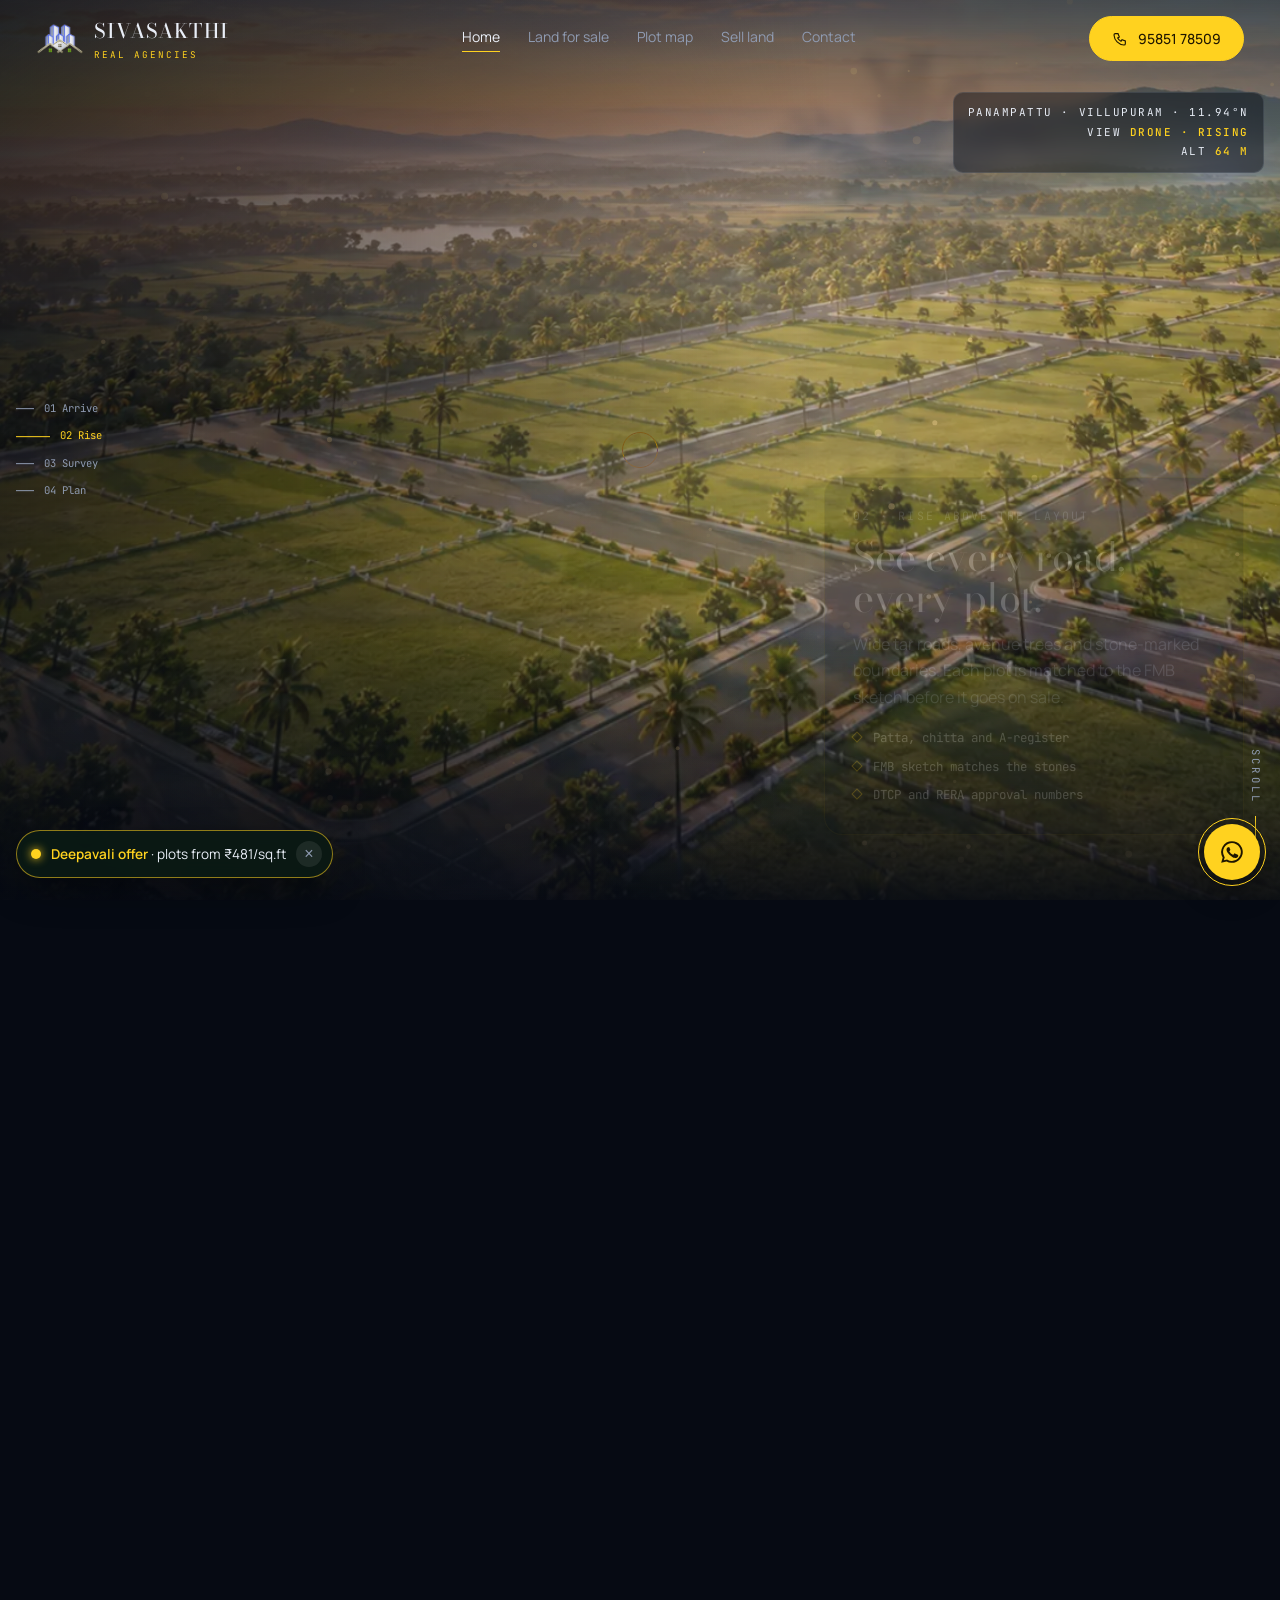
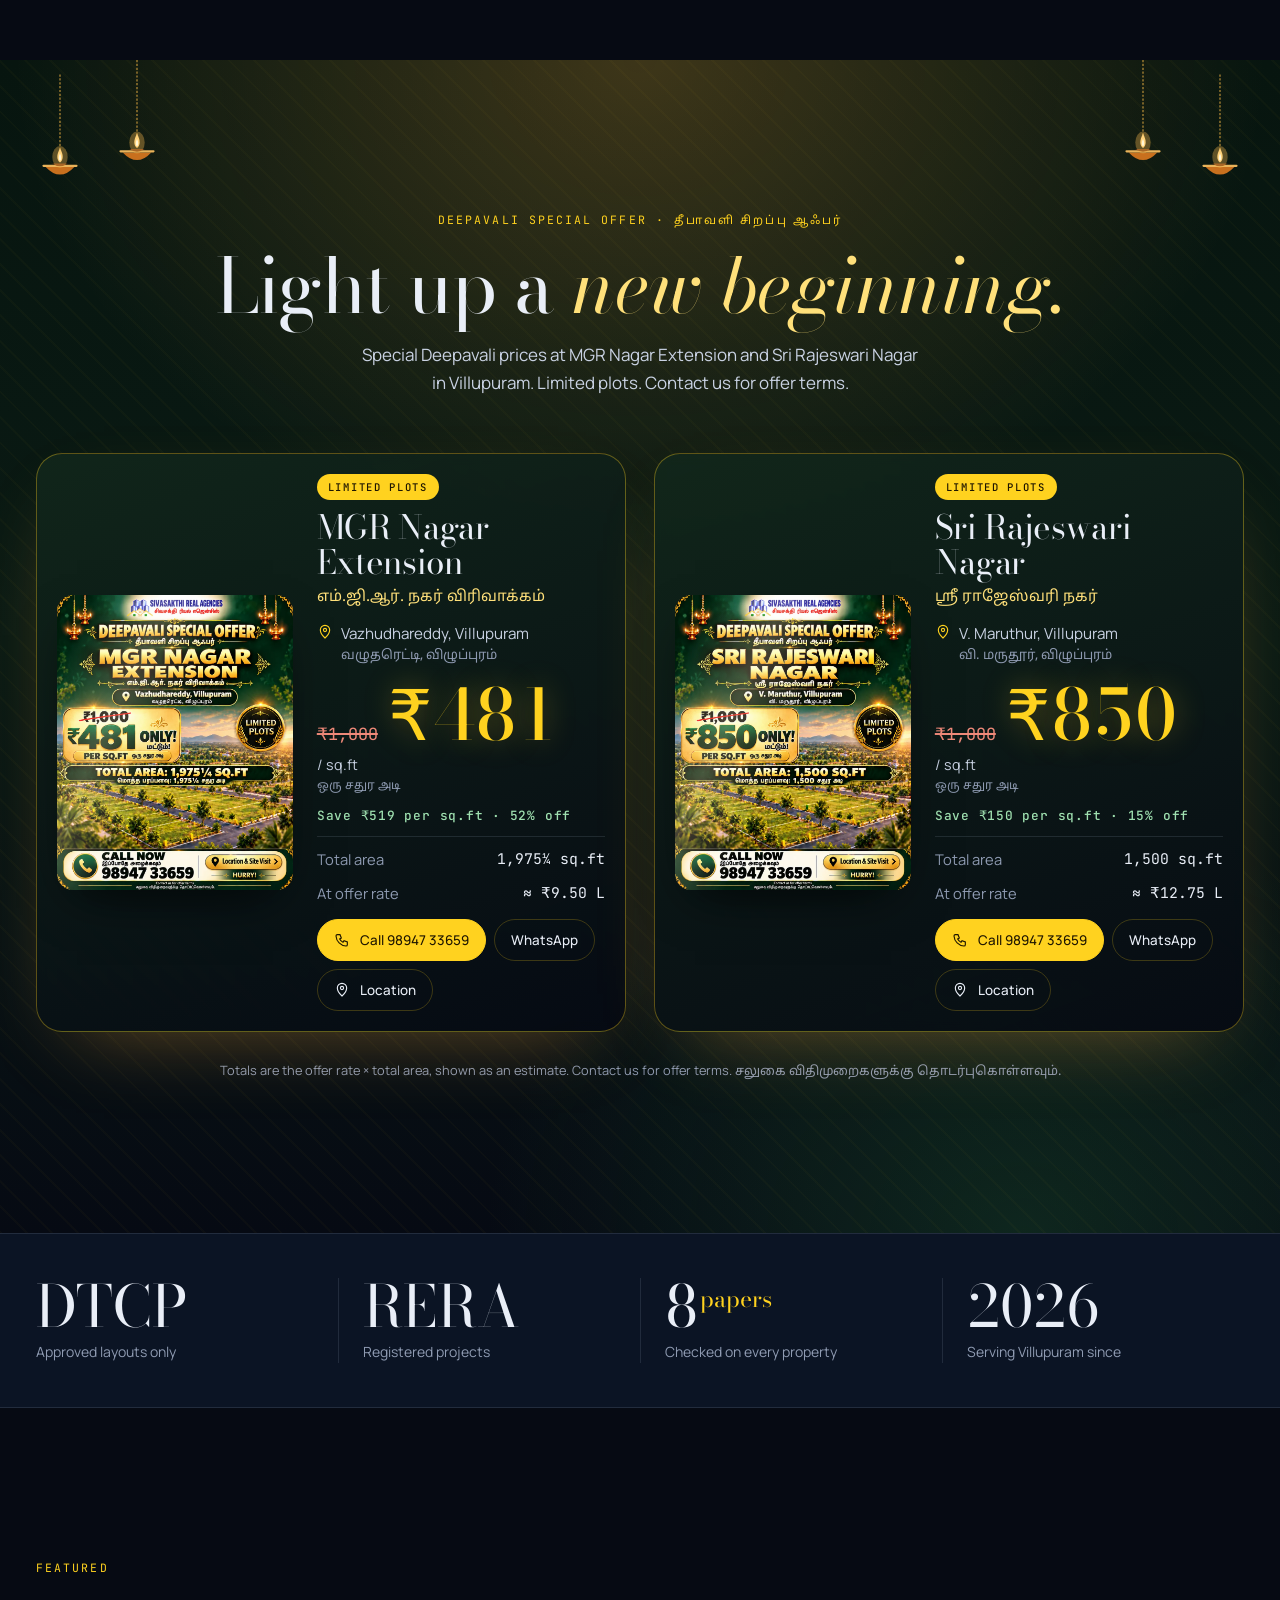
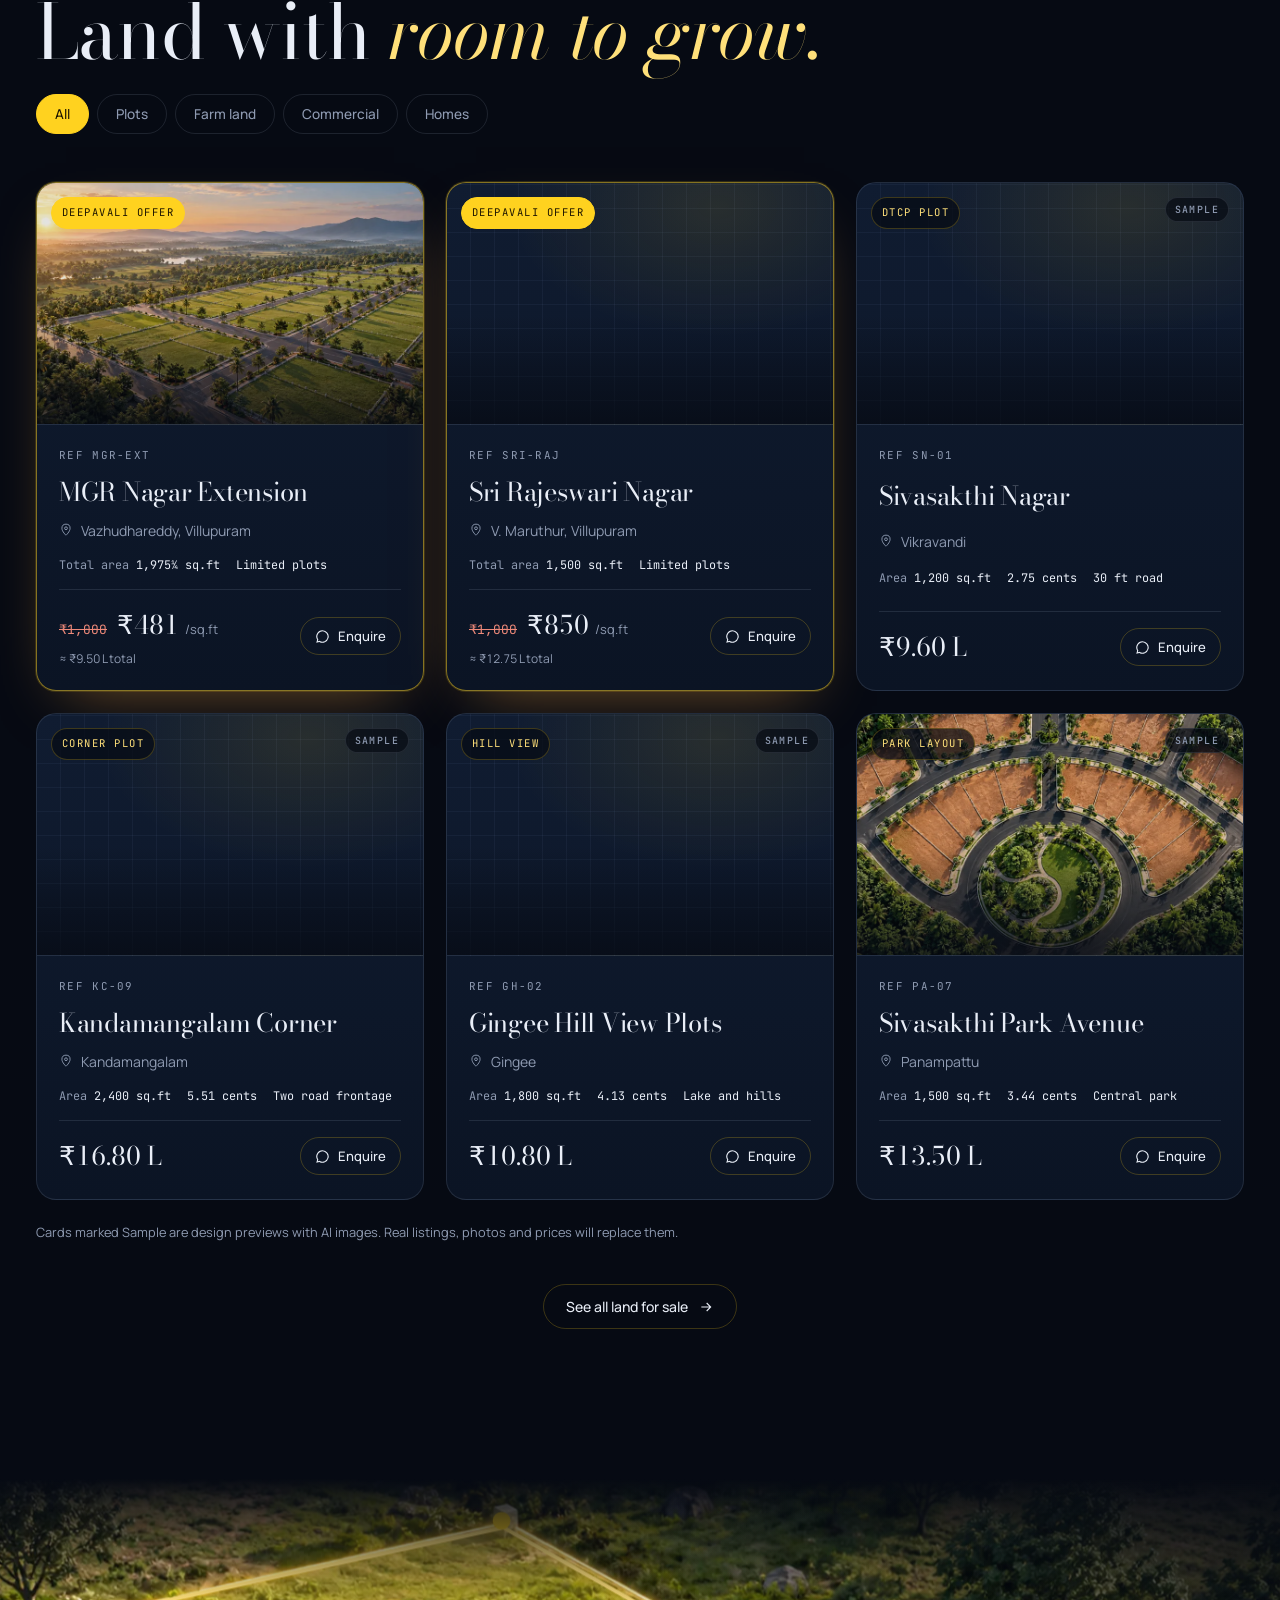
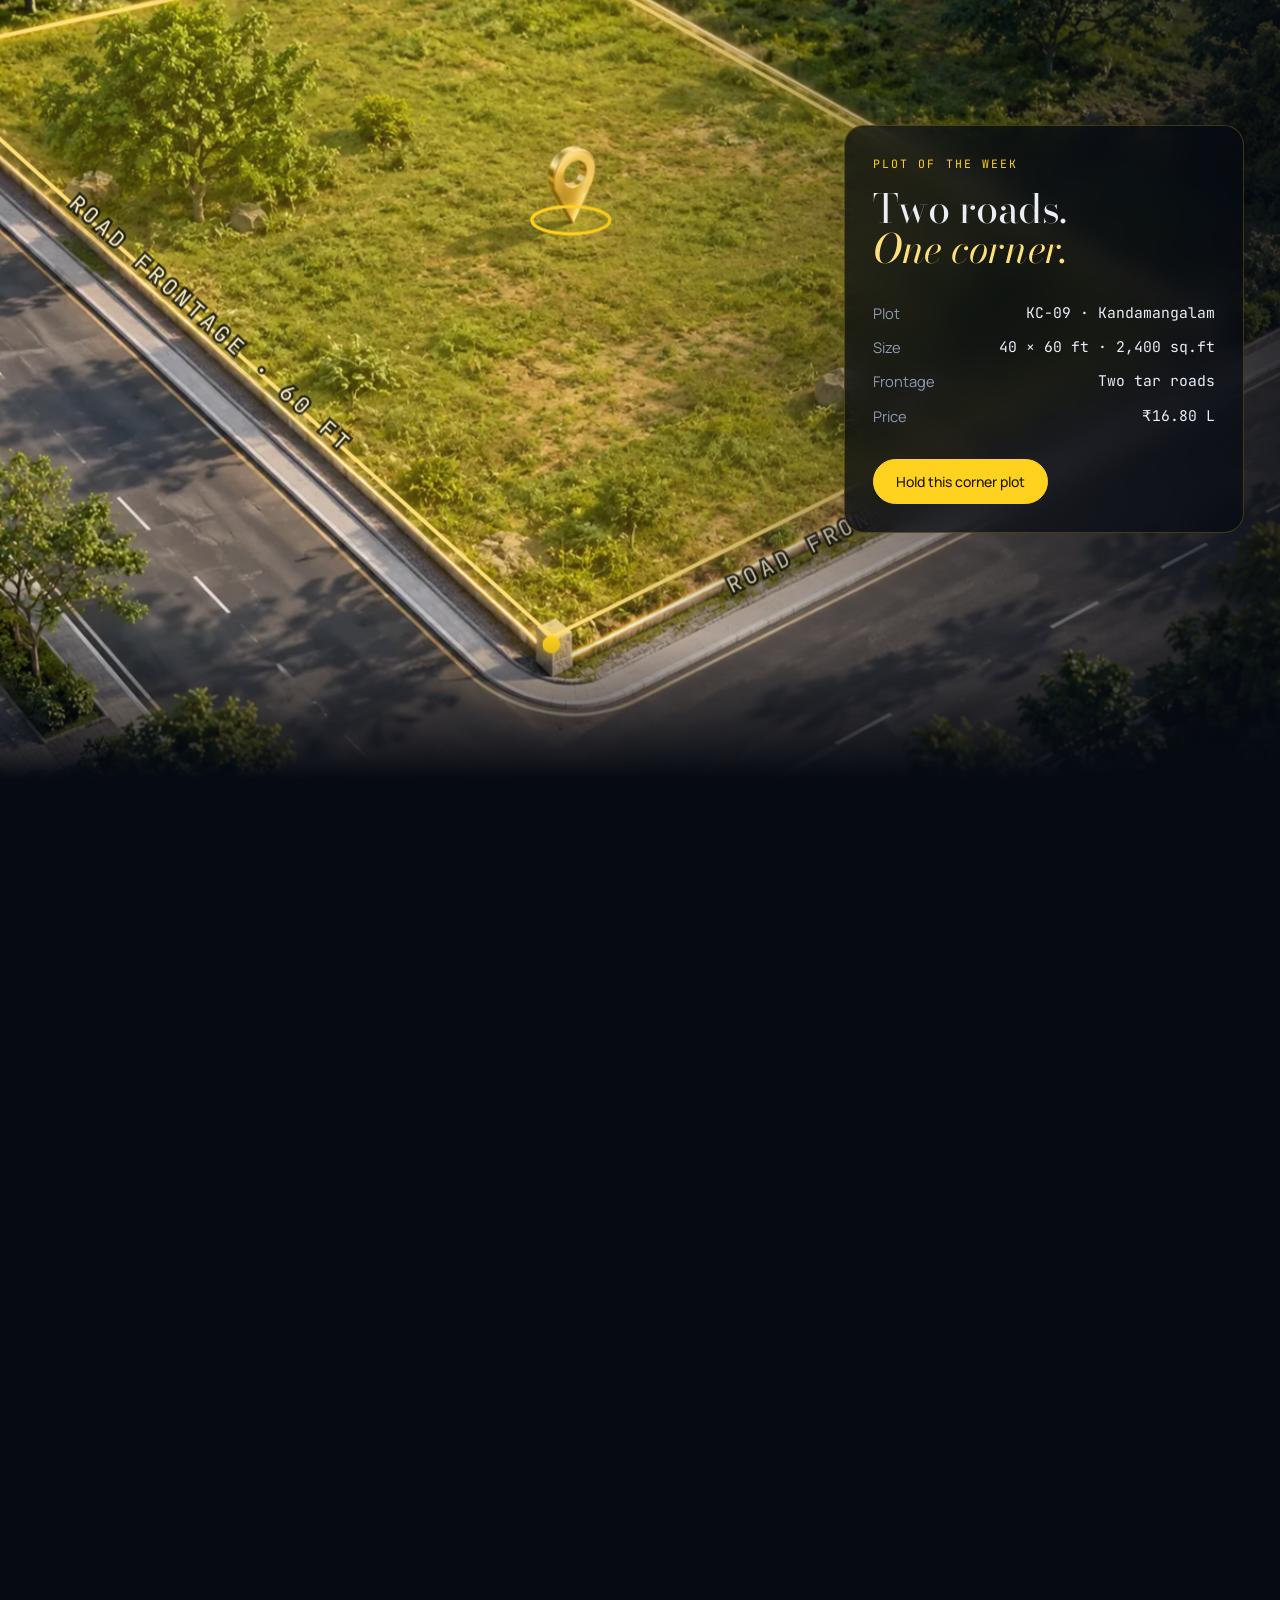
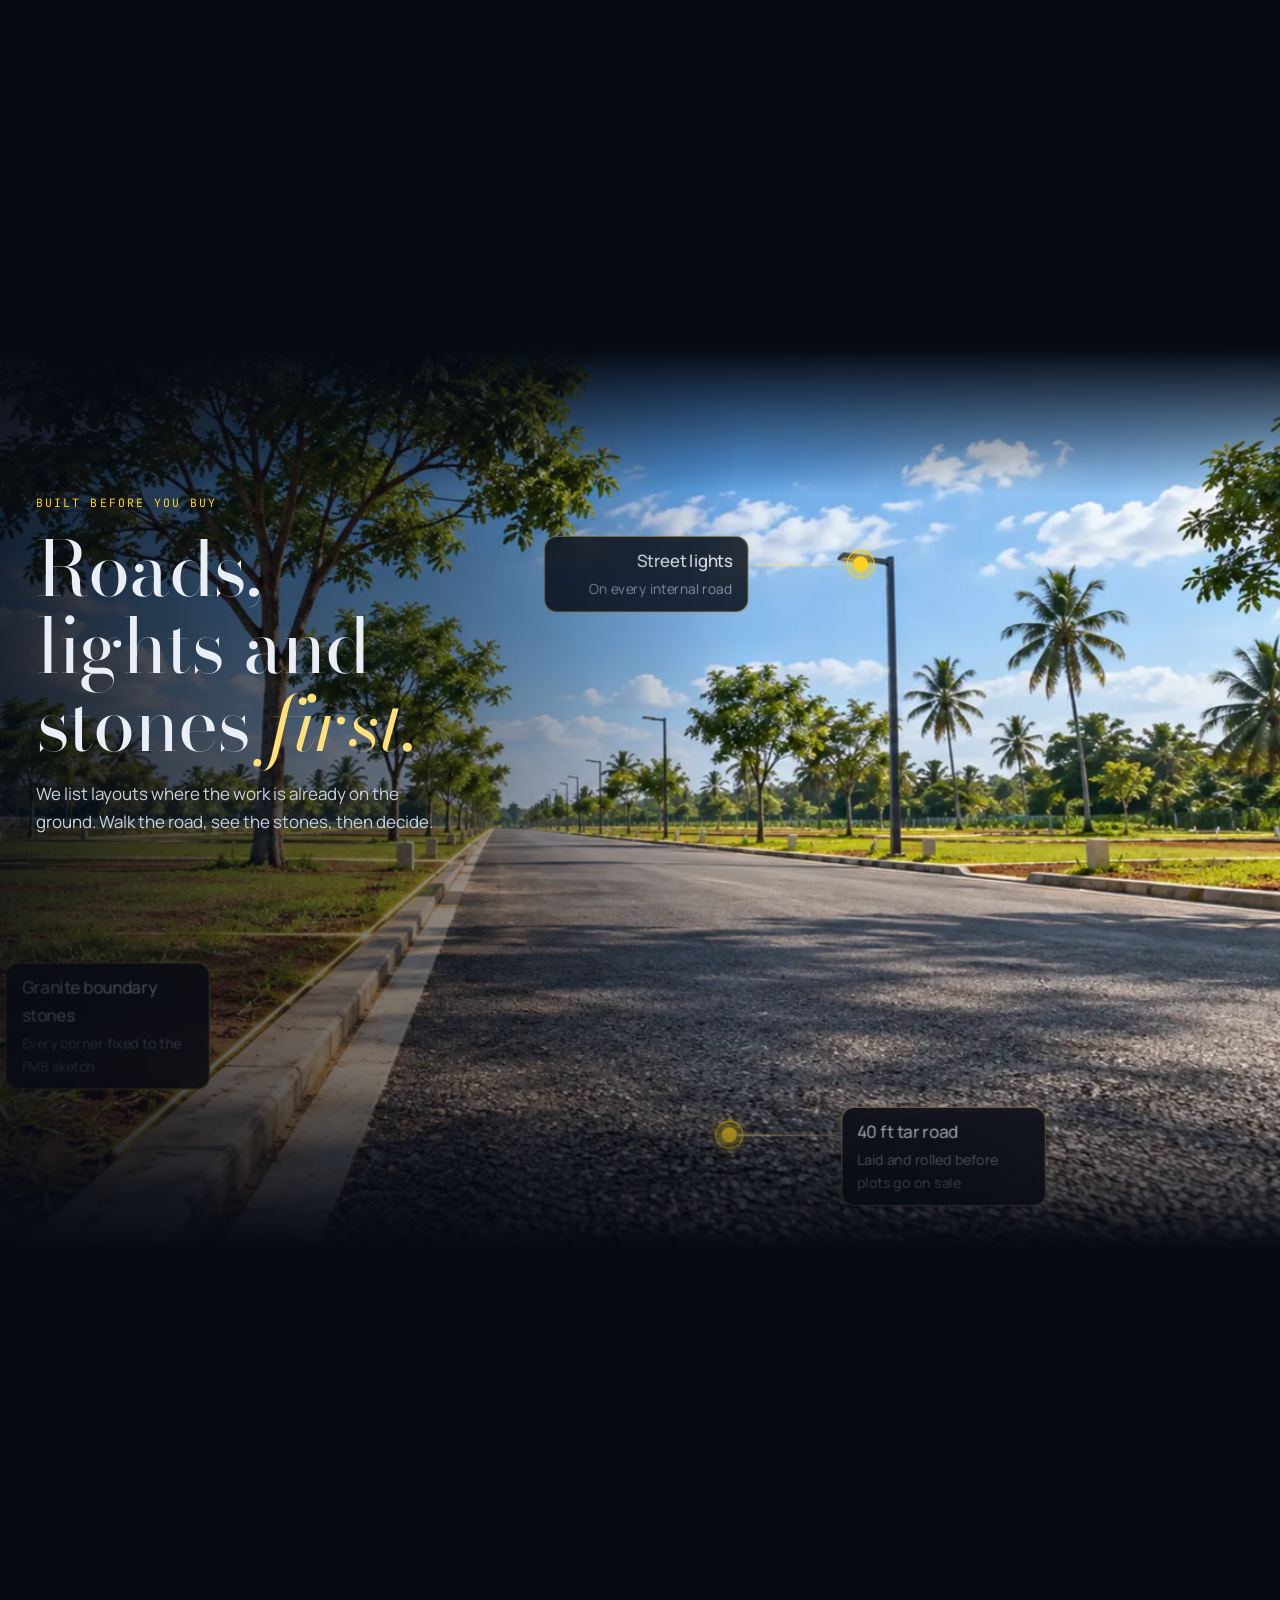
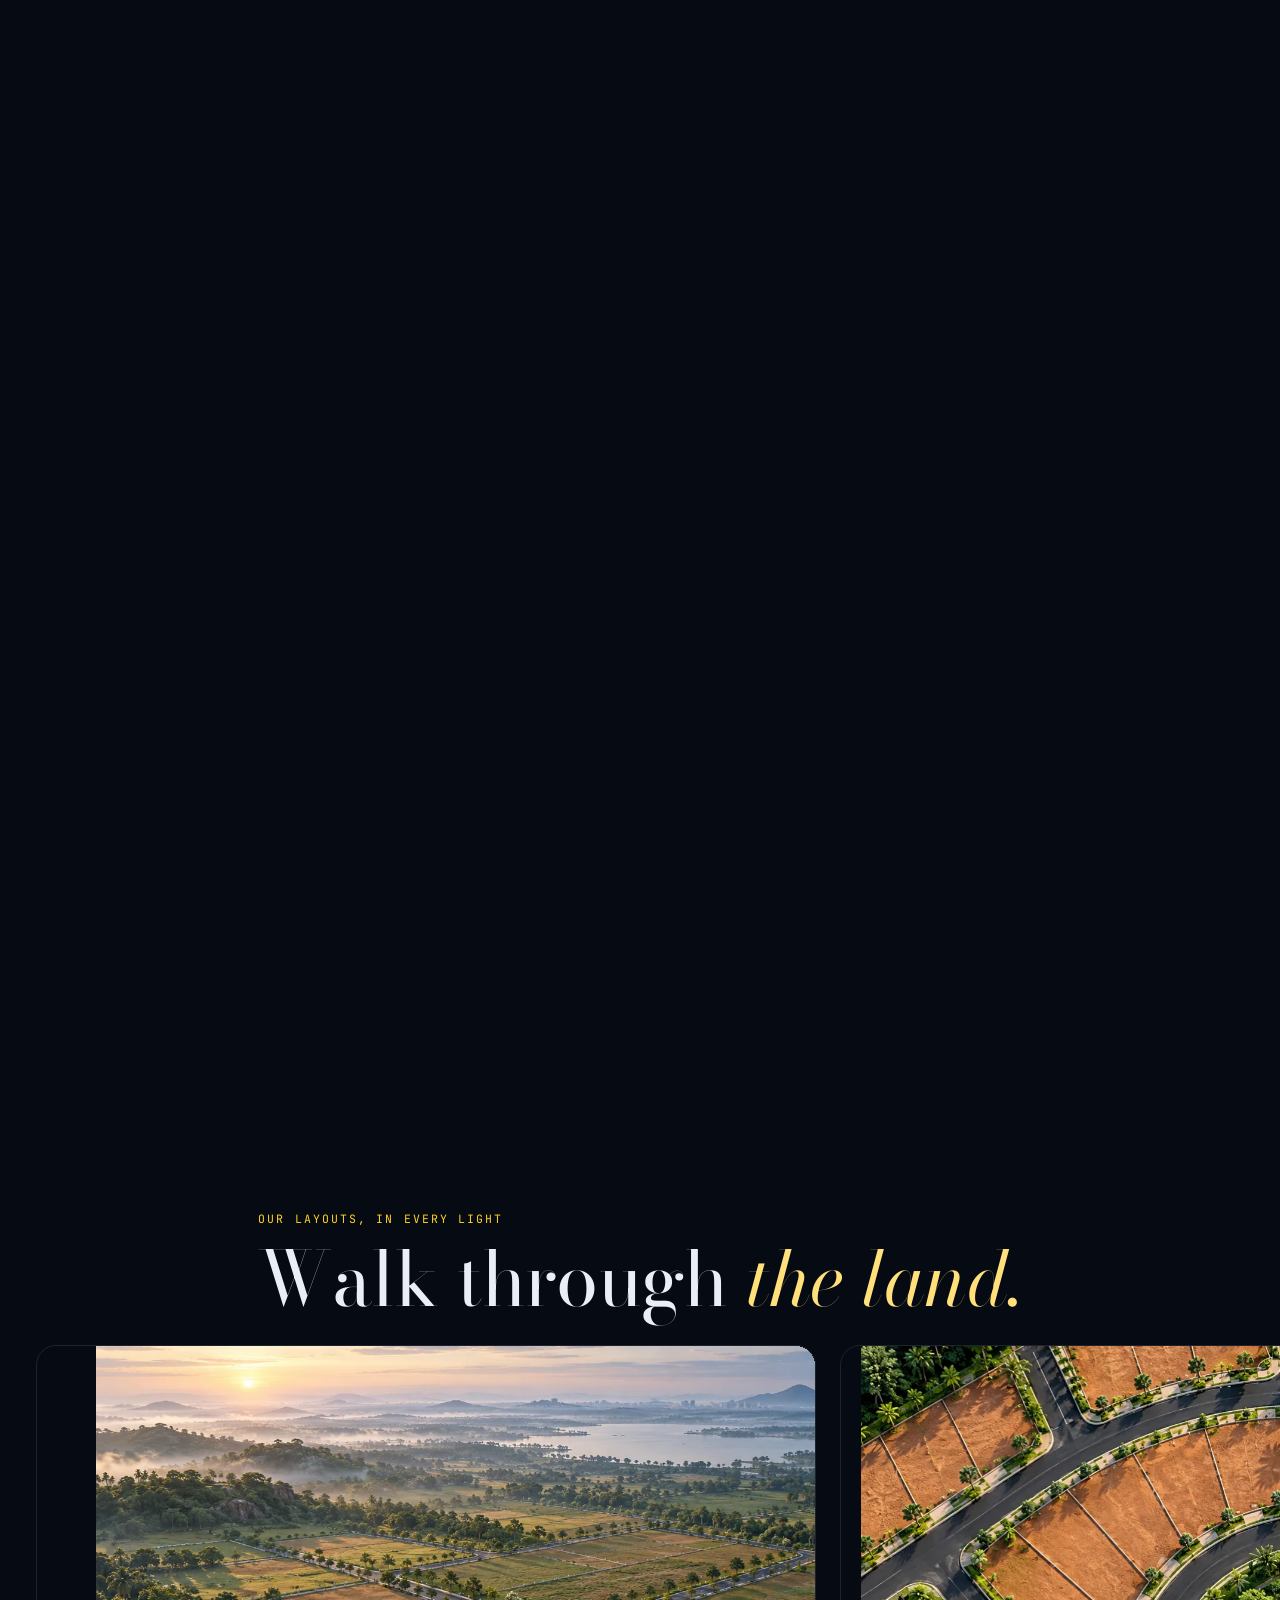
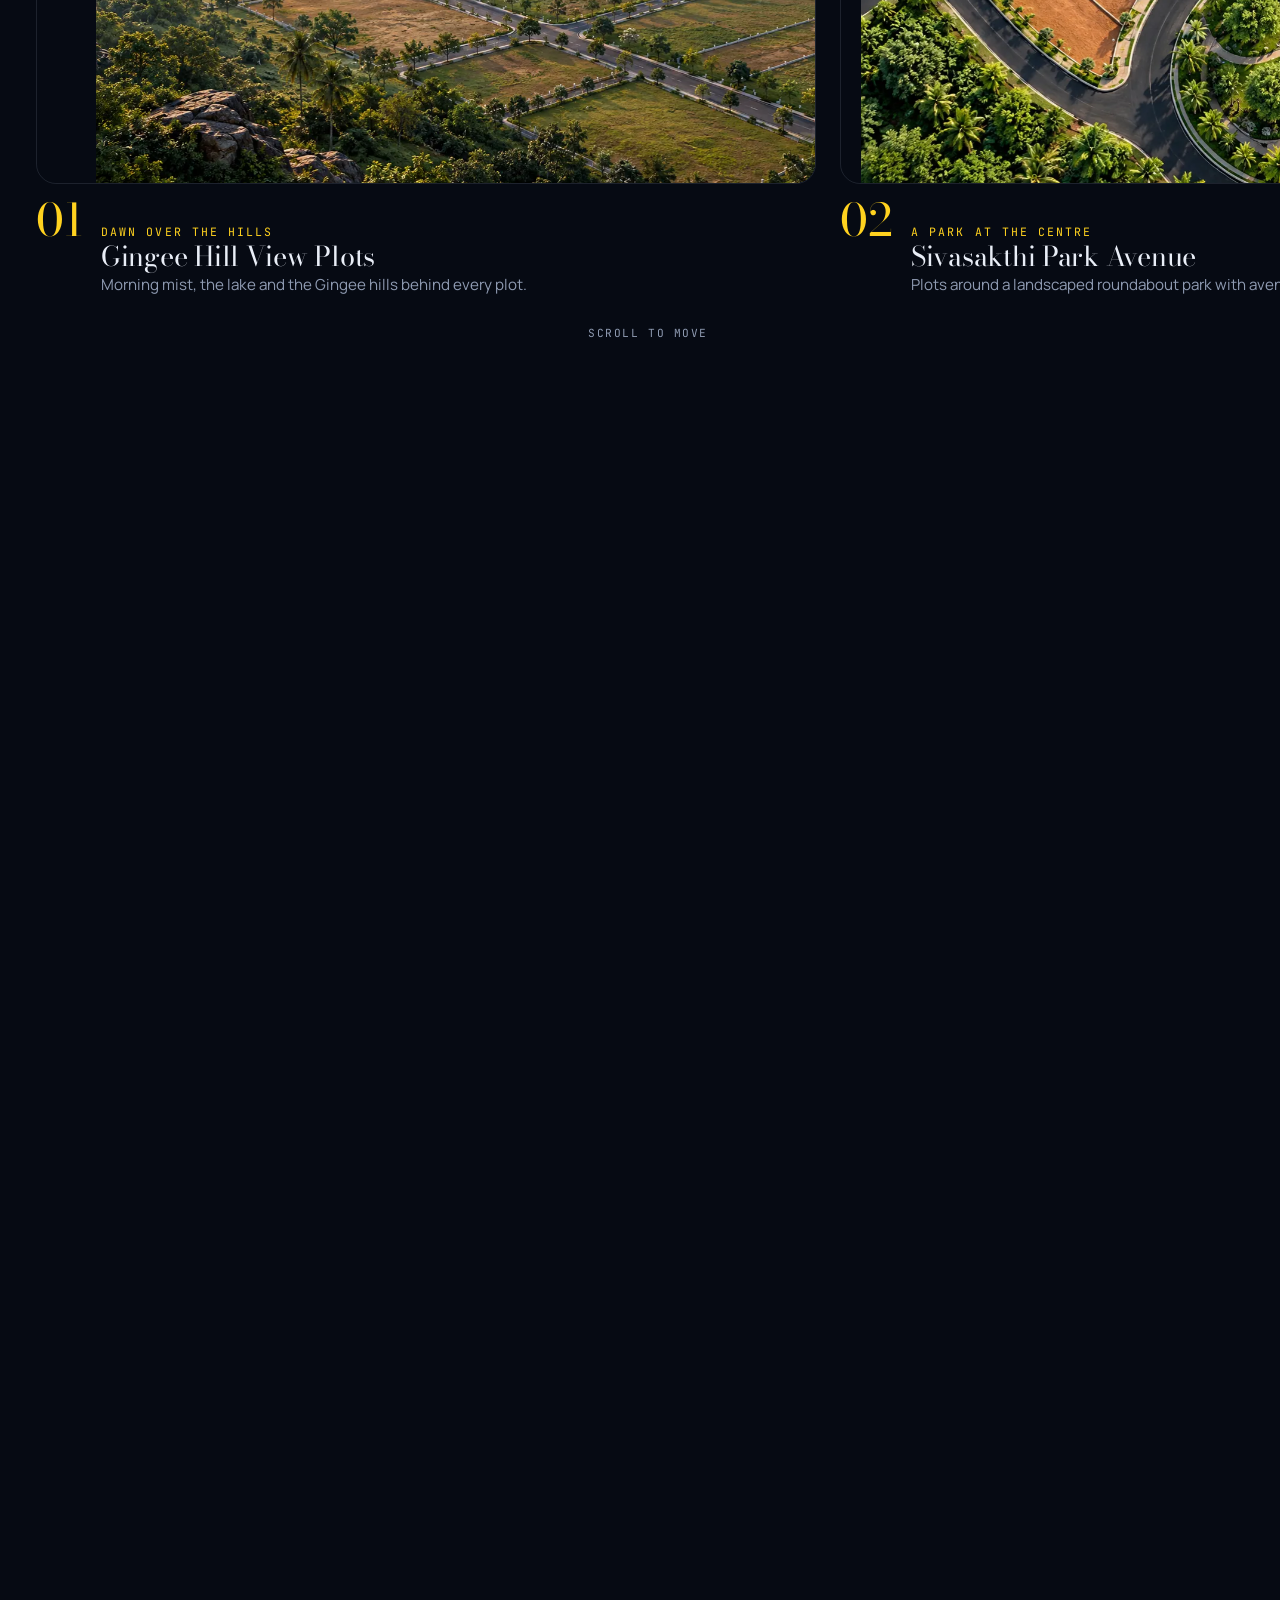
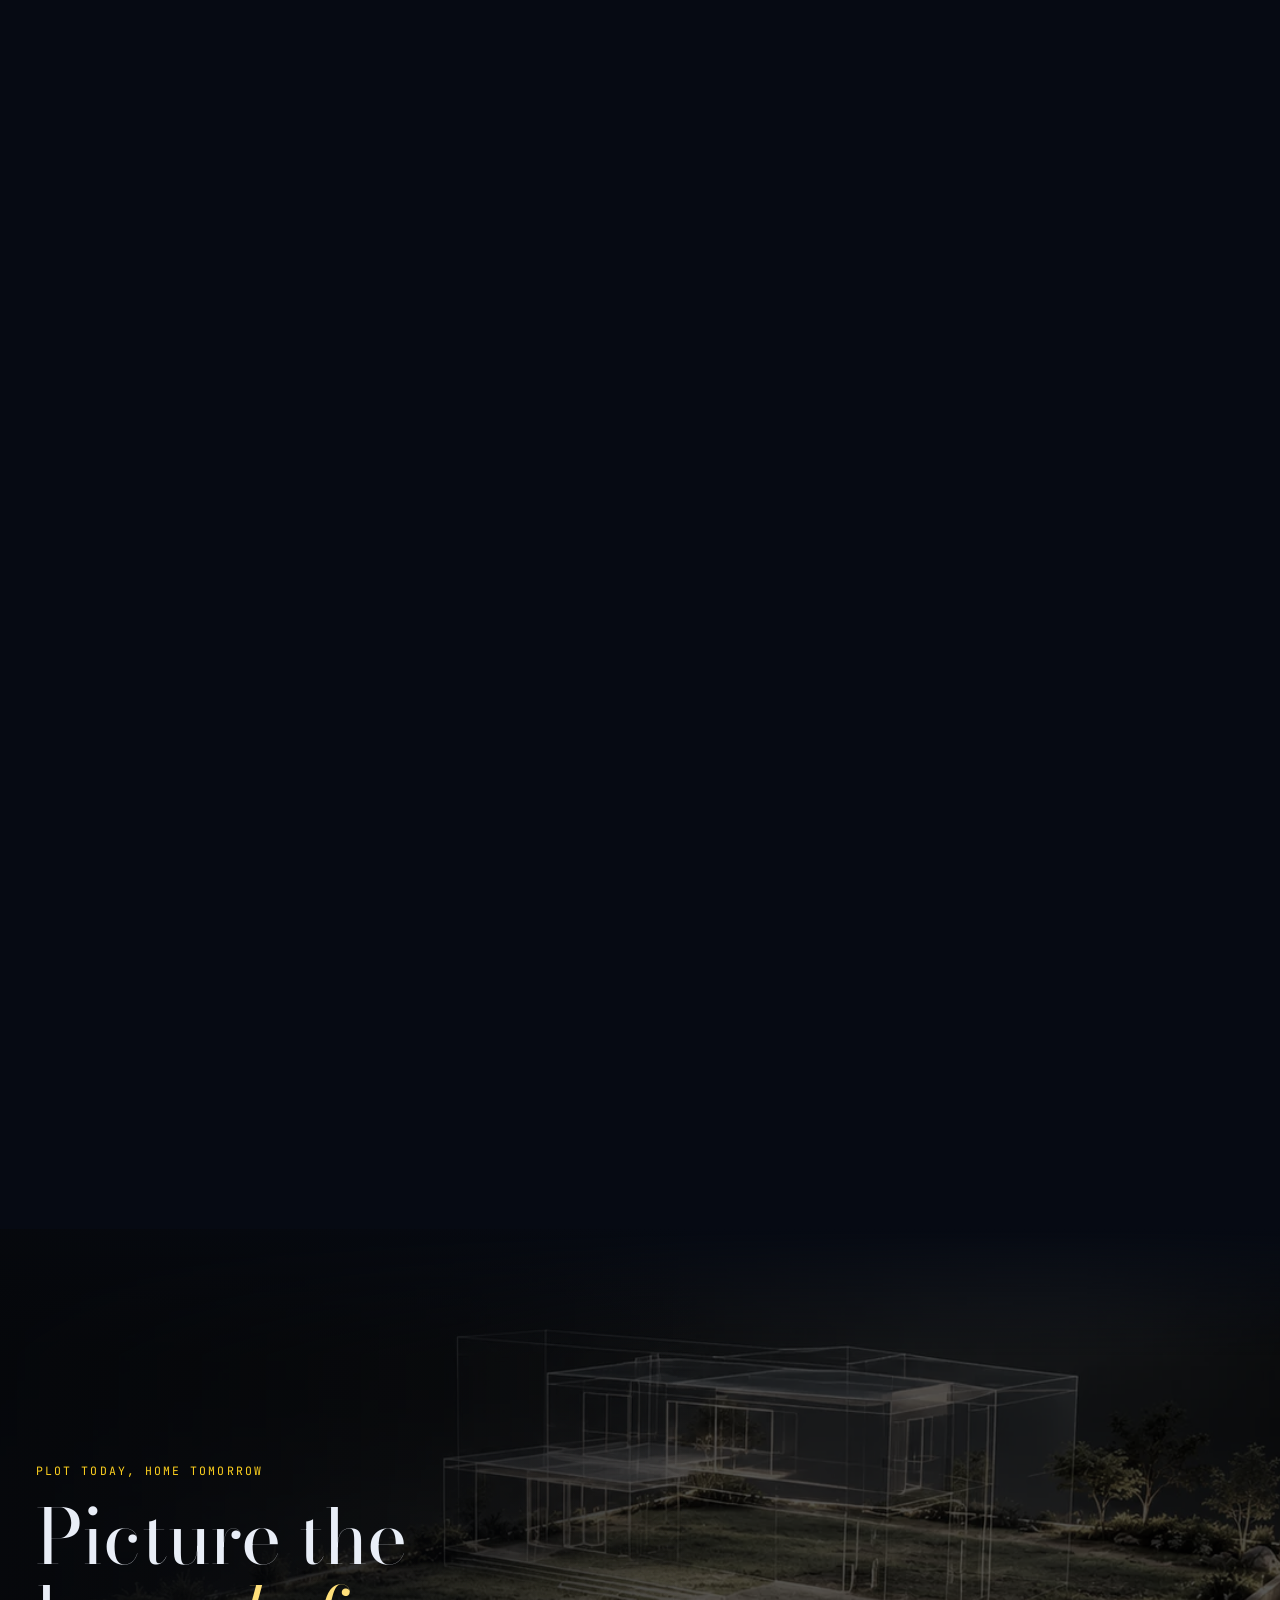
==== index.html @ fba8867a "Sivasakthi Real Agencies website Multi-page static site (Home, Land for sale, Sell land, Contact, 40" ====
<!doctype html>
<html lang="en">
<head>
<meta charset="utf-8">
<meta name="viewport" content="width=device-width, initial-scale=1, viewport-fit=cover">
<title>Sivasakthi Real Agencies | DTCP and RERA approved plots in Villupuram</title>
<meta name="description" content="Deepavali offer: plots from ₹481/sq.ft at MGR Nagar Extension, Vazhudhareddy and ₹850/sq.ft at Sri Rajeswari Nagar, V. Maruthur, Villupuram. Call 98947 33659.">
<meta name="theme-color" content="#060A13">
<meta property="og:type" content="website">
<meta property="og:site_name" content="Sivasakthi Real Agencies">
<meta property="og:title" content="Sivasakthi Real Agencies | DTCP and RERA approved plots in Villupuram">
<meta property="og:description" content="Deepavali offer: plots from ₹481/sq.ft at MGR Nagar Extension, Vazhudhareddy and ₹850/sq.ft at Sri Rajeswari Nagar, V. Maruthur, Villupuram. Call 98947 33659.">
<meta property="og:image" content="https://YOUR-DOMAIN.in/assets/img/og-image.jpg">
<meta property="og:url" content="https://YOUR-DOMAIN.in/">
<meta name="twitter:card" content="summary_large_image">
<link rel="canonical" href="https://YOUR-DOMAIN.in/">
<link rel="icon" type="image/png" sizes="32x32" href="assets/img/favicon-32.png">
<link rel="apple-touch-icon" href="assets/img/apple-touch-icon.png">
<link rel="manifest" href="site.webmanifest">
<link rel="preconnect" href="https://fonts.googleapis.com">
<link rel="preconnect" href="https://fonts.gstatic.com" crossorigin>
<link rel="stylesheet" href="https://fonts.googleapis.com/css2?family=Bodoni+Moda:ital,opsz,wght@0,6..96,400;0,6..96,500;1,6..96,400;1,6..96,500&family=Manrope:wght@300;400;500;600&family=JetBrains+Mono:wght@400;500&family=Noto+Sans+Tamil:wght@400;500&display=swap">
<link rel="stylesheet" href="assets/css/main.css">
<link rel="preload" as="image" href="assets/img/ground.webp">
<script type="application/ld+json">
{
 "@context": "https://schema.org",
 "@type": "RealEstateAgent",
 "name": "Sivasakthi Real Agencies",
 "alternateName": "சிவசக்தி ரியல் எஜென்சிஸ்",
 "image": "https://YOUR-DOMAIN.in/assets/img/og-image.jpg",
 "logo": "https://YOUR-DOMAIN.in/assets/img/logo.png",
 "url": "https://YOUR-DOMAIN.in",
 "telephone": [
  "+91 95851 78509",
  "+91 98947 33659"
 ],
 "foundingDate": "2026",
 "founder": {
  "@type": "Person",
  "name": "C. Sureshkumar",
  "jobTitle": "Proprietor"
 },
 "address": {
  "@type": "PostalAddress",
  "streetAddress": "Shop No. 1, Pillur Main Road, Janakiraman Street",
  "addressLocality": "Panampattu, Villupuram",
  "addressRegion": "Tamil Nadu",
  "postalCode": "605103",
  "addressCountry": "IN"
 },
 "areaServed": [
  "Villupuram",
  "Vikravandi",
  "Gingee",
  "Panampattu"
 ],
 "description": "DTCP and RERA approved plots, farm land and houses for sale in Villupuram. We help owners sell land too."
}
</script>
</head>
<body>
<a class="skip" href="#main">Skip to content</a>
<div class="cursor" id="cursor" aria-hidden="true"></div>
<header class="nav" id="nav">
  <div class="wrap">
    <a class="logo" href="index.html" aria-label="Sivasakthi Real Agencies home">
      <img src="assets/img/logo.png" alt="" width="48" height="31">
      <span><b>SIVASAKTHI</b><small>REAL AGENCIES</small></span>
    </a>
    <nav aria-label="Main"><ul><li><a href="index.html" aria-current="page">Home</a></li><li><a href="properties.html">Land for sale</a></li><li><a href="properties.html#plan">Plot map</a></li><li><a href="sell.html">Sell land</a></li><li><a href="contact.html">Contact</a></li></ul></nav>
    <div class="nav-right">
      <a class="btn gold magnetic call-btn" href="tel:+919585178509" aria-label="Call 95851 78509"><svg viewBox="0 0 24 24" fill="none" stroke="currentColor" stroke-width="1.7" aria-hidden="true"><path d="M5 4h4l2 5-2.5 1.5a11 11 0 0 0 5 5L15 13l5 2v4a2 2 0 0 1-2 2A16 16 0 0 1 3 6a2 2 0 0 1 2-2Z"/></svg><span>95851 78509</span></a>
      <button class="burger" id="burger" type="button" aria-label="Open menu" aria-expanded="false" aria-controls="menu"><i></i><i></i><i></i></button>
    </div>
  </div>
</header>
<a class="offer-pill" id="offerPill" href="index.html#offers" hidden><span class="op-dot" aria-hidden="true"></span><span><b>Deepavali offer</b> · plots from ₹481/sq.ft</span><button type="button" class="op-x" aria-label="Hide offer">×</button></a>
<div class="menu" id="menu">
  <a href="index.html" aria-current="page">Home</a><a href="properties.html">Land for sale</a><a href="properties.html#plan">Plot map</a><a href="sell.html">Sell land</a><a href="contact.html">Contact</a>
  <div class="menu-foot"><span>Call or WhatsApp</span><a href="tel:+919585178509">95851 78509</a><a href="tel:+919894733659">98947 33659</a></div>
</div>
<main id="main">
<div class="loader" id="loader" aria-hidden="true">
  <div class="cells" id="cells"></div>
  <div class="mark">
    <img src="assets/img/logo.png" alt="" width="120" style="display:block">
    <div class="word"><span>SIVASAKTHI</span></div>
    <div class="bar"><b id="lbar"></b></div>
    <div class="count" id="lcount">000</div>
  </div>
</div>
<script>try{if(sessionStorage.getItem("siva-intro"))document.getElementById("loader").remove()}catch(e){}</script>
<section class="hero hero2 hero3" id="hero" aria-label="Introduction">
    <div class="stage">
      <div class="layer l-ground" id="lGround" aria-hidden="true"><div class="frame" data-fx="640" data-fy="380" data-px="960" data-py="400">
        <img src="assets/img/ground.webp" alt="" width="1536" height="864" fetchpriority="high">
        <svg class="sunfx" viewBox="0 0 1280 720" preserveAspectRatio="none"><defs><radialGradient id="sunG"><stop offset="0" stop-color="#FFF4C8" stop-opacity=".95"/><stop offset=".18" stop-color="#FFC45A" stop-opacity=".55"/><stop offset="1" stop-color="#FF8A3D" stop-opacity="0"/></radialGradient></defs><circle id="sunGlow" cx="993" cy="205" r="210" fill="url(#sunG)"/></svg>
      </div></div>
      <div class="layer l-aerial" id="lAerial" aria-hidden="true"><div class="frame" data-fx="640" data-fy="400" data-px="880" data-py="520">
        <img src="assets/img/aerial.webp" alt="" width="1536" height="864" loading="eager">
        <svg class="survey" id="survey" viewBox="0 0 1280 720" preserveAspectRatio="none">
          <polygon id="plotC" class="bound" points="835,512 1105,592 1040,672 742,563"/>
          <polygon id="plotCfill" class="bfill" points="835,512 1105,592 1040,672 742,563"/>
          <g class="dims"><text x="985" y="540" transform="rotate(16 985 540)">60 FT</text><text x="770" y="628" transform="rotate(-38 770 628)">40 FT</text></g>
          <g class="pin" style="--d:0"><circle class="ring" cx="300" cy="425" r="16"/><circle class="dot" cx="300" cy="425" r="5"/><text x="300" y="401" text-anchor="middle">A-04</text></g><g class="pin" style="--d:1"><circle class="ring" cx="480" cy="476" r="16"/><circle class="dot" cx="480" cy="476" r="5"/><text x="480" y="452" text-anchor="middle">A-09</text></g><g class="pin" style="--d:2"><circle class="ring" cx="720" cy="398" r="16"/><circle class="dot" cx="720" cy="398" r="5"/><text x="720" y="374" text-anchor="middle">B-02</text></g><g class="pin" style="--d:3"><circle class="ring" cx="1120" cy="408" r="16"/><circle class="dot" cx="1120" cy="408" r="5"/><text x="1120" y="384" text-anchor="middle">D-03</text></g>
          <g class="ctag" id="cTag"><line x1="920" y1="590" x2="920" y2="470"/><rect x="780" y="438" width="280" height="32" rx="16"/><text x="920" y="459" text-anchor="middle"><tspan class="tid">SG-12</tspan>  2,400 SQ.FT · ₹19.2 L</text></g>
        </svg>
        <div class="scanline" id="scan"></div>
      </div></div>
      <div class="layer l-top" id="lTop" aria-hidden="true"><div class="frame" data-fx="640" data-fy="360" data-px="1060" data-py="540">
        <img src="assets/img/topdown.webp" alt="" width="1536" height="864" loading="eager">
        <svg class="plan" id="heroPlan" viewBox="0 0 1672 941" preserveAspectRatio="none">
          <g class="plan-plots"></g>
          <g class="plan-labels"><text x="470" y="462">40 FT MAIN ROAD</text><text x="1290" y="462">40 FT MAIN ROAD</text><text x="822" y="250" transform="rotate(-90 822 250)">30 FT ROAD</text><text x="822" y="720" transform="rotate(-90 822 720)">30 FT ROAD</text></g>
          <g class="compass2" transform="translate(1580 140)"><circle r="34"/><path d="M0 -24 L8 6 L0 0 L-8 6 Z"/><text y="-40" text-anchor="middle">N</text></g>
        </svg>
      </div></div>
      <canvas id="dust" aria-hidden="true"></canvas>
      <div class="flash" id="flash" aria-hidden="true"></div>
      <div class="shade"></div>
      <div class="timecode" aria-hidden="true">PANAMPATTU · VILLUPURAM · 11.94°N<br>VIEW <b id="tView">GROUND · 1.6 M</b><br>ALT <b id="tAlt">0 M</b></div>
      <div class="progress" aria-hidden="true"><span class="on">01 Arrive</span><span>02 Rise</span><span>03 Survey</span><span>04 Plan</span></div>

      <div class="phase phase-1" data-range="-1,0.17">
        <div class="wrap">
          <p class="eyebrow intro-fade">DTCP and RERA approved plots · Villupuram</p>
          <h1 style="margin-top:18px"><span class="sr-only">Sivasakthi Real Agencies, Villupuram: </span><span class="line intro-line"><span>Green land,</span></span><span class="line intro-line"><span>clear titles,</span></span><span class="line intro-line"><span><em>sold</em> right.</span></span></h1>
          <div class="row intro-fade">
            <div class="hero-cta">
              <div class="toggle" id="mode" role="group" aria-label="What do you want to do">
                <span class="pill"></span>
                <button type="button" aria-pressed="true" data-mode="buy">Buy land</button>
                <button type="button" aria-pressed="false" data-mode="sell">Sell land</button>
              </div>
              <p id="modeText">DTCP and RERA approved plots, farm land and houses in and around Villupuram. Every document is checked before you visit.</p>
            </div>
            <a class="btn magnetic" id="modeCta" href="properties.html">Explore land <svg viewBox="0 0 24 24" fill="none" stroke="currentColor" stroke-width="1.6" aria-hidden="true"><path d="M5 12h14M13 6l6 6-6 6"/></svg></a>
          </div>
        </div>
      </div>

      <div class="phase phase-2" data-range="0.24,0.48">
        <div class="wrap"><div class="phase-card">
          <p class="eyebrow">02 · Rise above the layout</p>
          <h3>See every road, every plot.</h3>
          <p>Wide tar roads, avenue trees and stone-marked boundaries. Each plot is matched to the FMB sketch before it goes on sale.</p>
          <div class="ticks"><span>Patta, chitta and A-register</span><span>FMB sketch matches the stones</span><span>DTCP and RERA approval numbers</span></div>
        </div></div>
      </div>

      <div class="phase phase-3" data-range="0.5,0.66">
        <div class="wrap"><div class="phase-card">
          <p class="eyebrow">03 · Survey</p>
          <h3>Corner plot, marked and measured.</h3>
          <p>SG-12 faces two roads, 60 ft by 40 ft, with boundary stones already set.</p>
        </div></div>
      </div>

      <div class="phase phase-4" data-range="0.84,1.2">
        <div class="wrap"><div class="phase-card">
          <p class="eyebrow">04 · Plan</p>
          <h3>Every plot, on one plan.</h3>
          <p>Gold plots are open now. Blue are booked, grey are sold. Pick yours on the full layout plan.</p>
          <div class="pkeys"><span class="k-a">Available</span><span class="k-b">Booked</span><span class="k-s">Sold</span></div>
          <a class="btn gold magnetic" href="properties.html#plan" style="justify-self:start;margin-top:6px">Open the layout plan <svg viewBox="0 0 24 24" fill="none" stroke="currentColor" stroke-width="1.6" aria-hidden="true"><path d="M5 12h14M13 6l6 6-6 6"/></svg></a>
        </div></div>
      </div>
      <div class="scrollhint" aria-hidden="true">SCROLL</div>
    </div>
  </section>
  <section class="offers" id="offers" aria-label="Deepavali special offer">
    <canvas id="festFx" aria-hidden="true"></canvas>
    <div class="diyas" aria-hidden="true"><svg class="diya" viewBox="0 0 80 220" aria-hidden="true"><line x1="40" y1="0" x2="40" y2="150" stroke="#C99A3B" stroke-width="2" stroke-dasharray="4 3"/><path d="M14 168 Q40 196 66 168 Z" fill="#C8701E"/><path d="M10 166 H70" stroke="#E9B35A" stroke-width="4" stroke-linecap="round"/><path d="M26 162 Q40 172 54 162" fill="#7A3A10"/><g class="flame"><ellipse cx="40" cy="150" rx="14" ry="20" fill="rgba(255,190,80,.35)"/><path d="M40 134 C47 146 46 156 40 160 C34 156 33 146 40 134 Z" fill="#FFD27A"/><path d="M40 143 C43 149 43 155 40 157 C37 155 37 149 40 143 Z" fill="#FFF6D8"/></g></svg><svg class="diya" viewBox="0 0 80 220" aria-hidden="true"><line x1="40" y1="0" x2="40" y2="150" stroke="#C99A3B" stroke-width="2" stroke-dasharray="4 3"/><path d="M14 168 Q40 196 66 168 Z" fill="#C8701E"/><path d="M10 166 H70" stroke="#E9B35A" stroke-width="4" stroke-linecap="round"/><path d="M26 162 Q40 172 54 162" fill="#7A3A10"/><g class="flame"><ellipse cx="40" cy="150" rx="14" ry="20" fill="rgba(255,190,80,.35)"/><path d="M40 134 C47 146 46 156 40 160 C34 156 33 146 40 134 Z" fill="#FFD27A"/><path d="M40 143 C43 149 43 155 40 157 C37 155 37 149 40 143 Z" fill="#FFF6D8"/></g></svg><svg class="diya" viewBox="0 0 80 220" aria-hidden="true"><line x1="40" y1="0" x2="40" y2="150" stroke="#C99A3B" stroke-width="2" stroke-dasharray="4 3"/><path d="M14 168 Q40 196 66 168 Z" fill="#C8701E"/><path d="M10 166 H70" stroke="#E9B35A" stroke-width="4" stroke-linecap="round"/><path d="M26 162 Q40 172 54 162" fill="#7A3A10"/><g class="flame"><ellipse cx="40" cy="150" rx="14" ry="20" fill="rgba(255,190,80,.35)"/><path d="M40 134 C47 146 46 156 40 160 C34 156 33 146 40 134 Z" fill="#FFD27A"/><path d="M40 143 C43 149 43 155 40 157 C37 155 37 149 40 143 Z" fill="#FFF6D8"/></g></svg><svg class="diya" viewBox="0 0 80 220" aria-hidden="true"><line x1="40" y1="0" x2="40" y2="150" stroke="#C99A3B" stroke-width="2" stroke-dasharray="4 3"/><path d="M14 168 Q40 196 66 168 Z" fill="#C8701E"/><path d="M10 166 H70" stroke="#E9B35A" stroke-width="4" stroke-linecap="round"/><path d="M26 162 Q40 172 54 162" fill="#7A3A10"/><g class="flame"><ellipse cx="40" cy="150" rx="14" ry="20" fill="rgba(255,190,80,.35)"/><path d="M40 134 C47 146 46 156 40 160 C34 156 33 146 40 134 Z" fill="#FFD27A"/><path d="M40 143 C43 149 43 155 40 157 C37 155 37 149 40 143 Z" fill="#FFF6D8"/></g></svg></div>
    <div class="wrap">
      <div class="offers-head">
        <p class="eyebrow">Deepavali special offer · <span class="ta" lang="ta">தீபாவளி சிறப்பு ஆஃபர்</span></p>
        <h2>Light up a <em>new beginning.</em></h2>
        <p class="lede">Special Deepavali prices at MGR Nagar Extension and Sri Rajeswari Nagar in Villupuram. Limited plots. Contact us for offer terms.</p>
      </div>
      <div class="offer-grid" id="offerGrid">
        <p class="note">MGR Nagar Extension, Vazhudhareddy: ₹481 per sq.ft (was ₹1,000). Sri Rajeswari Nagar, V. Maruthur: ₹850 per sq.ft (was ₹1,000). Call 98947 33659.</p>
      </div>
      <p class="note offers-terms">Totals are the offer rate × total area, shown as an estimate. Contact us for offer terms. <span class="ta" lang="ta">சலுகை விதிமுறைகளுக்கு தொடர்புகொள்ளவும்.</span></p>
    </div>
    <dialog class="poster-box" id="posterBox" aria-label="Offer poster"><button class="pb-close" type="button" data-close aria-label="Close poster">×</button><img src="" alt=""></dialog>
  </section>
  <section class="stats" aria-label="What we offer">
    <div class="wrap">
      <div class="stat"><b>DTCP</b><span>Approved layouts only</span></div>
      <div class="stat"><b>RERA</b><span>Registered projects</span></div>
      <div class="stat"><b data-count="8" data-suffix="papers">0</b><span>Checked on every property</span></div>
      <div class="stat"><b>2026</b><span>Serving Villupuram since</span></div>
    </div>
  </section>
  <section class="block" id="listings">
    <div class="wrap">
      <div class="head">
        <div>
          <p class="eyebrow">Featured</p>
          <h2>Land with <em>room to grow.</em></h2>
        </div>
        <div class="filters" role="group" aria-label="Filter properties">
          <button type="button" aria-pressed="true" data-f="all">All</button>
          <button type="button" aria-pressed="false" data-f="plot">Plots</button>
          <button type="button" aria-pressed="false" data-f="farm">Farm land</button>
          <button type="button" aria-pressed="false" data-f="commercial">Commercial</button>
          <button type="button" aria-pressed="false" data-f="home">Homes</button>
        </div>
      </div>
      <div class="grid" id="grid" data-featured="1" data-limit="6" aria-live="polite"></div>
      <p class="note" id="sampleNote">Cards marked Sample are design previews with AI images. Real listings, photos and prices will replace them.</p>
      <div class="see-all"><a class="btn magnetic" href="properties.html">See all land for sale <svg viewBox="0 0 24 24" fill="none" stroke="currentColor" stroke-width="1.6" aria-hidden="true"><path d="M5 12h14M13 6l6 6-6 6"/></svg></a></div>
    </div>
  </section>
  <section class="spot" id="spotlight" aria-label="Plot of the week">
    <div class="spot-stage">
      <div class="spot-media" id="spotMedia"><div class="frame">
        <img src="assets/img/cornerpin.webp" alt="Corner plot with granite boundary stones at a road junction, marked with a gold outline" width="1536" height="864" loading="lazy">
        <svg class="spot-svg" viewBox="0 0 1672 941" preserveAspectRatio="none" aria-hidden="true">
          <polygon id="spotBound" points="165,190 775,58 1480,458 825,785"/>
          <g class="spot-stones"><circle cx="153" cy="187" r="9"/><circle cx="773" cy="51" r="9"/><circle cx="1491" cy="460" r="9"/><circle cx="824" cy="793" r="9"/></g>
          <g class="spot-dims"><text x="470" y="470" transform="rotate(42 470 470)">ROAD FRONTAGE · 60 FT</text><text x="1180" y="655" transform="rotate(-26.5 1180 655)">ROAD FRONTAGE · 40 FT</text></g>
          <g class="spot-pin"><ellipse cx="844" cy="358" rx="40" ry="14"/><ellipse class="r2" cx="844" cy="358" rx="40" ry="14"/></g>
        </svg>
      </div></div>
      <div class="spot-shade"></div>
      <div class="wrap spot-copy">
        <div class="spot-card">
          <p class="eyebrow">Plot of the week</p>
          <h2>Two roads. <em>One corner.</em></h2>
          <dl class="kv">
            <dt>Plot</dt><dd>KC-09 · Kandamangalam</dd>
            <dt>Size</dt><dd>40 × 60 ft · 2,400 sq.ft</dd>
            <dt>Frontage</dt><dd>Two tar roads</dd>
            <dt>Price</dt><dd>₹16.80 L</dd>
          </dl>
          <a class="btn gold magnetic" href="https://wa.me/919585178509?text=Hello%20Sivasakthi%20Real%20Agencies%2C%20I%20am%20interested%20in%20the%20corner%20plot%20KC-09%20at%20Kandamangalam." target="_blank" rel="noopener" style="justify-self:start">Hold this corner plot</a>
        </div>
      </div>
    </div>
  </section>
  <section class="built" id="built" aria-label="Infrastructure in our layouts">
    <div class="built-stage">
      <div class="built-media">
        <div class="frame"><img src="assets/img/dayroad.webp" alt="A finished layout road with tar surface, street lights, avenue trees and granite boundary stones" width="1536" height="864" loading="lazy">
        <div class="callouts"><div class="co co-r" style="--x:11.96%;--y:70.14%;--i:0"><span class="co-dot"></span><span class="co-line"></span><div class="co-card"><b>Granite boundary stones</b><span>Every corner fixed to the FMB sketch</span></div></div><div class="co co-r" style="--x:60.41%;--y:85.02%;--i:1"><span class="co-dot"></span><span class="co-line"></span><div class="co-card"><b>40 ft tar road</b><span>Laid and rolled before plots go on sale</span></div></div><div class="co co-l" style="--x:68.06%;--y:26.14%;--i:2"><span class="co-dot"></span><span class="co-line"></span><div class="co-card"><b>Street lights</b><span>On every internal road</span></div></div><div class="co co-l" style="--x:93.00%;--y:15.94%;--i:3"><span class="co-dot"></span><span class="co-line"></span><div class="co-card"><b>Avenue trees</b><span>Shade on both sides of the road</span></div></div><div class="co co-r" style="--x:36.48%;--y:68.01%;--i:4"><span class="co-dot"></span><span class="co-line"></span><div class="co-card"><b>Kerb-lined edges</b><span>Clean plot frontage, no erosion</span></div></div></div></div>
      </div>
      <div class="built-shade"></div>
      <div class="wrap built-copy">
        <p class="eyebrow">Built before you buy</p>
        <h2>Roads, lights and stones <em>first.</em></h2>
        <p class="lede">We list layouts where the work is already on the ground. Walk the road, see the stones, then decide.</p>
        <ul class="built-list"><li><b>Granite boundary stones</b><span>Every corner fixed to the FMB sketch</span></li><li><b>40 ft tar road</b><span>Laid and rolled before plots go on sale</span></li><li><b>Street lights</b><span>On every internal road</span></li><li><b>Avenue trees</b><span>Shade on both sides of the road</span></li><li><b>Kerb-lined edges</b><span>Clean plot frontage, no erosion</span></li></ul>
      </div>
    </div>
  </section>
  <section class="gallery" id="gallery" aria-label="Our layouts">
    <div class="g-stage">
      <div class="wrap g-head"><p class="eyebrow">Our layouts, in every light</p><h2>Walk through <em>the land.</em></h2></div>
      <div class="g-track" id="gTrack">
        <article class="g-card"><div class="g-img"><img src="assets/img/mistylayout.webp" alt="Gingee Hill View Plots" width="1536" height="864" loading="lazy"></div>
          <div class="g-cap"><span class="g-n">01</span><p class="eyebrow">Dawn over the hills</p><h3>Gingee Hill View Plots</h3><p>Morning mist, the lake and the Gingee hills behind every plot.</p></div></article><article class="g-card"><div class="g-img"><img src="assets/img/parklayout.webp" alt="Sivasakthi Park Avenue" width="1536" height="864" loading="lazy"></div>
          <div class="g-cap"><span class="g-n">02</span><p class="eyebrow">A park at the centre</p><h3>Sivasakthi Park Avenue</h3><p>Plots around a landscaped roundabout park with avenue palms.</p></div></article><article class="g-card"><div class="g-img"><img src="assets/img/stonesunset.webp" alt="Koliyanur Red Soil Plots" width="1536" height="864" loading="lazy"></div>
          <div class="g-cap"><span class="g-n">03</span><p class="eyebrow">Stones set at sunrise</p><h3>Koliyanur Red Soil Plots</h3><p>Fresh red soil, every plot corner marked with a granite stone.</p></div></article><article class="g-card"><div class="g-img"><img src="assets/img/shadeplot.webp" alt="Valavanur Tree View Plots" width="1536" height="864" loading="lazy"></div>
          <div class="g-cap"><span class="g-n">04</span><p class="eyebrow">Shade on the frontage</p><h3>Valavanur Tree View Plots</h3><p>Wide tar road, kerbs and full-grown trees along the plots.</p></div></article>
        <article class="g-card g-end"><div class="g-endin"><p class="eyebrow">Want to see it in person?</p><h3>We'll take you to the site this week.</h3><a class="btn gold magnetic" href="https://wa.me/919585178509?text=Hello%20Sivasakthi%20Real%20Agencies%2C%20I%20would%20like%20a%20site%20visit." target="_blank" rel="noopener">Book a site visit</a></div></article>
      </div>
      <div class="wrap g-bar"><span class="g-prog"><i id="gProg"></i></span><span class="g-hint">Scroll to move</span></div>
    </div>
  </section>
  <section class="dream" id="dream" aria-label="Plan your home">
    <div class="dream-stage">
      <div class="dream-media" id="dreamMedia"><div class="frame">
        <img class="d-base" src="assets/img/wireframe.webp" alt="" width="1536" height="864" loading="lazy" aria-hidden="true">
        <img class="d-lit" id="dreamLit" src="assets/img/wireframe.webp" alt="A plot with a glowing outline of a two-storey home drawn on it" width="1536" height="864" loading="lazy">
        <svg class="dream-svg" viewBox="0 0 1672 941" preserveAspectRatio="none" aria-hidden="true">
          <g class="dl" style="--i:0"><circle cx="1110" cy="250" r="6"/><line x1="1110" y1="250" x2="1280" y2="170"/><text x="1290" y="166">SAMPLE HOME</text><text x="1290" y="192">2 FLOORS · 2,400 SQ.FT</text></g>
          <g class="dl" style="--i:1"><circle cx="700" cy="560" r="6"/><line x1="700" y1="560" x2="800" y2="690"/><text x="810" y="712">YOUR PLOT · 40 × 60 FT</text></g>
          <g class="dl" style="--i:2"><circle cx="1180" cy="410" r="6"/><line x1="1180" y1="410" x2="1380" y2="560"/><text x="1390" y="580">GARDEN + PARKING</text></g>
        </svg>
      </div></div>
      <div class="dream-shade"></div>
      <div class="wrap dream-copy">
        <p class="eyebrow">Plot today, home tomorrow</p>
        <h2>Picture the home <em>before you buy.</em></h2>
        <p class="lede">Tell us the house you want. We show which plot size fits it, with room for a garden and parking, and connect you to approved builders when you're ready.</p>
        <a class="btn magnetic" href="https://wa.me/919585178509?text=Hello%20Sivasakthi%20Real%20Agencies%2C%20I%20want%20a%20plot%20that%20fits%20my%20house%20plan." target="_blank" rel="noopener" style="justify-self:start">Find a plot for my home plan <svg viewBox="0 0 24 24" fill="none" stroke="currentColor" stroke-width="1.6" aria-hidden="true"><path d="M5 12h14M13 6l6 6-6 6"/></svg></a>
      </div>
    </div>
  </section>
  <section class="block docs" aria-label="Land document checklist">
    <div class="wrap docs-grid">
      <figure class="docs-img"><img src="assets/img/stoneclose.webp" alt="Granite boundary stone set in fresh soil at the corner of a plot" loading="lazy"><figcaption>Boundary stone, plot B-01</figcaption></figure>
      <div>
        <p class="eyebrow">Before we list or buy any land</p>
        <h2 style="margin-top:16px">Eight papers. <em>Every time.</em></h2>
        <p class="lede" style="margin-top:16px">Land is only as good as its documents. We check all eight and share copies with you before the first site visit.</p>
        <ul class="docs-list">
          <li><b>Patta and chitta</b><span>Owner name matches the seller</span></li>
          <li><b>Adangal / A-register</b><span>Land classification and use</span></li>
          <li><b>FMB sketch</b><span>Survey boundaries match the stones</span></li>
          <li><b>Encumbrance certificate</b><span>30 years, no loans or disputes</span></li>
          <li><b>Parent documents</b><span>Unbroken chain of sale deeds</span></li>
          <li><b>Layout approval</b><span>DTCP and RERA numbers verified online</span></li>
          <li><b>Road access</b><span>Public road, width on record</span></li>
          <li><b>Water and soil</b><span>Groundwater level and soil type</span></li>
        </ul>
      </div>
    </div>
  </section>
  <section class="inside" aria-label="Why land">
    <div class="bg" id="insideBg"><img src="assets/img/wetroad.webp" alt="Wet layout road after monsoon rain, lit by garden lights at dusk" loading="lazy"></div>
    <canvas id="rain2" aria-hidden="true"></canvas>
    <div class="veil"></div>
    <div class="wrap">
      <p class="eyebrow">Why land</p>
      <h2>Buildings age. <em>Land</em> stays.</h2>
      <p class="lede">A well-located plot with a clear title is the simplest property to own. Nothing to maintain, and you build when you are ready.</p>
      <div class="checks"><span>No maintenance charges</span><span>Build when you're ready</span><span>Easy to pass on</span><span>Bank loans on approved plots</span></div>
      <a class="btn gold magnetic" href="properties.html?type=plot" style="justify-self:start;margin-top:8px">See approved plots</a>
    </div>
  </section>
  <section class="block" style="padding-top:0" aria-label="Selling land">
    <div class="wrap"><div class="teaser">
      <div class="tx">
        <p class="eyebrow">Own land you want to sell?</p>
        <h2 style="font-size:var(--s3)">We value it, check the papers, and <em>bring serious buyers.</em></h2>
        <p class="lede">Free site visit and valuation for plots, farm land and houses around Villupuram.</p>
        <a class="btn gold magnetic" href="sell.html" style="justify-self:start">Get a free valuation <svg viewBox="0 0 24 24" fill="none" stroke="currentColor" stroke-width="1.6" aria-hidden="true"><path d="M5 12h14M13 6l6 6-6 6"/></svg></a>
      </div>
      <figure><img src="assets/img/stonesunset.webp" alt="Plots marked with boundary stones at sunrise" loading="lazy" width="1600" height="900"></figure>
    </div></div>
  </section>
  <section class="block office" id="contact" aria-label="Visit or call">
    <div class="wrap office-grid">
      <div>
        <p class="eyebrow">Visit or call</p>
        <h2 style="margin-top:14px">Talk to <em>Sureshkumar.</em></h2>
        <p class="lede" style="margin-top:16px">Come to our office in Panampattu, or call and we will take you to the land.</p>
      </div>
      <div class="office-card">
        <div class="person"><img src="assets/img/logo.png" alt="" width="64" height="41" loading="lazy"><div><b>C. Sureshkumar</b><span>Proprietor · <span class="ta" lang="ta">உரிமையாளர்</span></span></div></div>
        <dl class="kv office-kv">
          <dt>Phone</dt><dd><a class="sel" href="tel:+919585178509">95851 78509</a></dd>
          <dt>Phone</dt><dd><a class="sel" href="tel:+919894733659">98947 33659</a></dd>
          <dt>Office</dt><dd>Shop No. 1, Pillur Main Road, Janakiraman Street, Panampattu, Villupuram 605 103</dd>
        </dl>
        <div class="office-acts"><a class="btn gold magnetic" href="https://wa.me/919585178509" target="_blank" rel="noopener">WhatsApp us</a><button class="btn magnetic" type="button" data-copy="95851 78509" data-out="copyMsg">Copy phone number</button></div>
        <p class="form-msg" id="copyMsg" role="status"></p>
      </div>
    </div>
  </section>
  <section class="block closing night-close">
    <div class="bgc night" aria-hidden="true"><img src="assets/img/nightlayout.webp" alt="" loading="lazy" width="1536" height="864"><canvas id="nightFx"></canvas></div>
    <div class="wrap">
      <p lang="ta" class="eyebrow ta" style="letter-spacing:.04em;text-transform:none;font-size:.95rem">வீடு · மனை · நிலம் — வாங்க, விற்க அணுகவும்</p>
      <h2>Your land, <em>handled.</em></h2>
      <div class="acts">
        <a class="btn gold magnetic" href="properties.html">Browse land</a>
        <a class="btn magnetic" href="sell.html">Sell my land</a>
      </div>
    </div>
    <div class="marquee" aria-hidden="true"><div>DTCP plots · Farm land · Gated layouts · Commercial land · DTCP plots · Farm land · Gated layouts · Commercial land · </div></div>
  </section>
</main>
<footer>
  <div class="wrap">
    <div class="brandf">
      <img src="assets/img/logo.png" alt="" width="72" height="46" loading="lazy">
      <b style="font-family:var(--display);font-size:1.4rem;font-weight:400;color:var(--moon)">Sivasakthi Real Agencies</b>
      <span class="ta" lang="ta">சிவசக்தி ரியல் எஜென்சிஸ்</span>
      <span class="ta" lang="ta">வீடு · மனை · நிலம் — வாங்க, விற்க அணுகவும்</span>
    </div>
    <div><h4>Explore</h4><ul><li><a href="properties.html">Land for sale</a></li><li><a href="properties.html?type=plot">DTCP plots</a></li><li><a href="properties.html?type=farm">Farm land</a></li><li><a href="sell.html">Sell your land</a></li></ul></div>
    <div><h4>Call or WhatsApp</h4><ul><li><a href="tel:+919585178509">95851 78509</a></li><li><a href="tel:+919894733659">98947 33659</a></li><li><a href="https://wa.me/919585178509" target="_blank" rel="noopener">WhatsApp chat</a></li></ul></div>
    <div><h4>Office</h4><ul><li>Shop No. 1, Pillur Main Road, Janakiraman Street, Panampattu, Villupuram 605 103</li><li><a href="https://www.google.com/maps/search/?api=1&amp;query=Shop+No.+1+Pillur+Main+Road+Janakiraman+Street+Panampattu+Villupuram+605+103" target="_blank" rel="noopener">Open in Google Maps</a></li></ul></div>
    <div class="legal"><span>© <span data-year>2026</span> Sivasakthi Real Agencies · Proprietor C. Sureshkumar · DTCP · RERA approved plots</span><span>Photos on this site are AI-generated previews</span></div>
  </div>
</footer>
<a class="wa" href="https://wa.me/919585178509" target="_blank" rel="noopener" aria-label="Chat on WhatsApp">
  <svg viewBox="0 0 24 24" fill="currentColor"><path d="M12 2a10 10 0 0 0-8.6 15.1L2 22l5-1.3A10 10 0 1 0 12 2Zm0 18.2a8.2 8.2 0 0 1-4.2-1.1l-.3-.2-3 .8.8-2.9-.2-.3A8.2 8.2 0 1 1 12 20.2Zm4.5-6.1c-.2-.1-1.5-.7-1.7-.8s-.4-.1-.6.1-.6.8-.8 1-.3.2-.5.1a6.7 6.7 0 0 1-3.3-2.9c-.3-.4.3-.4.8-1.4a.5.5 0 0 0 0-.5l-.8-1.8c-.2-.5-.4-.4-.6-.4h-.5a1 1 0 0 0-.7.3 3 3 0 0 0-.9 2.2 5.2 5.2 0 0 0 1.1 2.8 11.9 11.9 0 0 0 4.6 4c1.7.7 2.3.8 3.2.7a2.7 2.7 0 0 0 1.8-1.3 2.2 2.2 0 0 0 .1-1.3c0-.1-.2-.2-.5-.3Z"/></svg>
</a>
<script src="https://cdnjs.cloudflare.com/ajax/libs/gsap/3.12.2/gsap.min.js" defer></script>
<script src="https://cdnjs.cloudflare.com/ajax/libs/gsap/3.12.2/ScrollTrigger.min.js" defer></script>
<script src="https://cdn.jsdelivr.net/npm/@studio-freight/lenis@1.0.42/dist/lenis.min.js" defer></script>
<script src="assets/js/data.js" defer></script>
<script src="assets/js/core.js" defer></script>
<script src="assets/js/hero.js" defer></script>
<script src="assets/js/scenes.js" defer></script>
<script src="assets/js/offers.js" defer></script>
</body>
</html>
---- assets/css/main.css ----
/* Sivasakthi Real Agencies — main stylesheet */
*,*::before,*::after{box-sizing:border-box}
html,body{margin:0;padding:0}
img,svg,canvas{max-width:100%}
[hidden]{display:none!important}
html{-webkit-text-size-adjust:100%;text-size-adjust:100%}

/* Layout: sticky 3D stage (villa assembles on scroll) → stats band → listings grid → interactive plot map → sell process → EMI → closing CTA */
:root{
  color-scheme:dark;
  --ink:#060A13;
  --navy:#0B1424;
  --panel:#101C31;
  --line:rgba(255,210,31,.22);
  --hair:rgba(196,210,235,.12);
  --gold:#FFD21F;
  --gold-soft:#FFE07A;
  --moon:#E9EEF7;
  --muted:#8F9BB2;
  --ok:#7FC8A9;
  --display:"Bodoni Moda","Didot","Bodoni 72",Georgia,serif;
  --body:"Manrope","Segoe UI",system-ui,sans-serif;
  --mono:"JetBrains Mono",ui-monospace,Menlo,monospace;
  --tamil:"Noto Sans Tamil","Latha","Nirmala UI",sans-serif;
  --s-1:.8125rem;--s0:1rem;--s1:1.25rem;--s2:1.75rem;--s3:2.5rem;--s4:clamp(2.6rem,6vw,4.75rem);--s5:clamp(3.2rem,9vw,7.5rem);
}
*{box-sizing:border-box}
html{scroll-behavior:auto}
body{background:var(--ink);color:var(--moon);font-family:var(--body);font-size:var(--s0);line-height:1.65;-webkit-font-smoothing:antialiased;overflow-x:hidden}
body::before{content:"";position:fixed;inset:0 0 auto;height:env(safe-area-inset-top,0px);z-index:60;background:var(--ink)}
a{color:inherit}
.wrap{max-width:1240px;margin:0 auto;padding-left:max(16px,env(safe-area-inset-left,0px));padding-right:max(16px,env(safe-area-inset-right,0px))}
.eyebrow{font-family:var(--mono);font-size:.72rem;letter-spacing:.18em;text-transform:uppercase;color:var(--gold)}
h1,h2,h3{font-family:var(--display);font-weight:400;line-height:1.02;letter-spacing:-.01em;text-wrap:balance;margin:0}
h2{font-size:var(--s4)}
h2 em,h1 em{font-style:italic;color:var(--gold-soft)}
p{margin:0}
.lede{color:var(--muted);max-width:56ch;font-size:1.0625rem}
:focus-visible{outline:2px solid var(--gold);outline-offset:3px;border-radius:4px}

/* loader */
.loader{position:fixed;inset:0;z-index:100;display:grid;place-items:center;pointer-events:none;animation:loaderFallback .01s 6s forwards}
.loader .cells{position:absolute;inset:0;display:grid;grid-template-columns:repeat(var(--cols),1fr);grid-template-rows:repeat(var(--rows),1fr)}
.loader .cells i{background:var(--ink);display:block;transform-origin:center}
.loader .mark{position:relative;text-align:center;display:grid;gap:14px;justify-items:center}
.loader .count{font-family:var(--mono);font-size:.8rem;letter-spacing:.2em;color:var(--muted)}
.loader .word{font-family:var(--display);font-size:clamp(1.8rem,5.5vw,3.2rem);letter-spacing:.22em;padding-left:.22em;overflow:hidden}
.loader .word span{display:inline-block}
.loader .bar{width:160px;height:1px;background:var(--hair);overflow:hidden}
.loader .bar b{display:block;height:100%;width:0;background:var(--gold)}
@keyframes loaderFallback{to{opacity:0;visibility:hidden}}

/* nav */
.nav{position:fixed;top:0;left:0;right:0;z-index:50;padding-top:calc(14px + env(safe-area-inset-top,0px));padding-bottom:14px;transition:background .4s,backdrop-filter .4s}
.nav.solid{background:rgba(6,10,19,.72);backdrop-filter:blur(14px);-webkit-backdrop-filter:blur(14px);border-bottom:1px solid var(--hair)}
.nav .wrap{display:flex;align-items:center;justify-content:space-between;gap:16px}
.logo{display:flex;align-items:center;gap:10px;text-decoration:none}
.logo img{width:48px;height:auto;display:block}
.ta{font-family:var(--tamil)}
.logo b{font-family:var(--display);font-weight:500;font-size:1.25rem;letter-spacing:.06em}
.logo small{display:block;font-family:var(--mono);font-size:.58rem;letter-spacing:.22em;color:var(--gold);margin-top:1px}
.nav ul{display:flex;gap:28px;list-style:none;margin:0;padding:0;font-size:.875rem;color:var(--muted)}
.nav ul a{text-decoration:none;transition:color .25s}
.nav ul a:hover{color:var(--moon)}
.btn{display:inline-flex;align-items:center;gap:10px;border-radius:999px;padding:12px 22px;font:500 .875rem var(--body);text-decoration:none;border:1px solid var(--line);color:var(--moon);background:transparent;cursor:pointer;transition:background .3s,color .3s,border-color .3s;will-change:transform}
.btn:hover{border-color:var(--gold)}
.btn.gold{background:var(--gold);color:#1F1600;border-color:var(--gold)}
.btn.gold:hover{background:var(--gold-soft)}
.btn svg{width:16px;height:16px}
@media (max-width:860px){.nav ul{display:none}}

/* hero */
.hero{position:relative;height:340vh}
.stage{position:sticky;top:0;height:100svh;overflow:hidden}
.scene{position:absolute;inset:-4%;will-change:transform}
.scene .frame{position:absolute;left:0;top:0;width:100%;height:100%}
.scene .frame > *{position:absolute;inset:0;width:100%;height:100%}
.scene img{object-fit:cover;display:block}
.grade{pointer-events:none}
.g-rain{background:linear-gradient(180deg,#3b4d63 0%,#2a3a4c 100%);mix-blend-mode:multiply}
.g-night{background:linear-gradient(180deg,#050a1c 0%,#0b1630 55%,#101a2c 100%);mix-blend-mode:multiply;opacity:0}
.glows,.trace,.sky{pointer-events:none}
.g-gold{background:radial-gradient(120% 90% at 85% 0%,#ffb35c 0%,#e9874a 35%,#7a4a3a 100%);mix-blend-mode:soft-light;opacity:0}
.trace .plot{fill:rgba(255,224,122,0);stroke:#FFE07A;stroke-width:1.4;vector-effect:non-scaling-stroke;transition:fill .6s}
.trace .road{stroke:rgba(255,224,122,.85);stroke-width:1.4}
.trace .tag{opacity:0}
.trace .tag line{stroke:#FFE07A;stroke-width:1;vector-effect:non-scaling-stroke}
.trace .tag circle{fill:#FFE07A}
.trace .tag rect{fill:rgba(6,10,19,.78);stroke:rgba(255,224,122,.6);stroke-width:1;vector-effect:non-scaling-stroke}
.trace .tag text{opacity:1;font-size:11.5px;fill:#E9EEF7;letter-spacing:.08em}
.trace .tag .tid{fill:#FFE07A;font-weight:500}
.trace path,.trace polyline{fill:none;stroke:#FFE07A;stroke-width:1.6;vector-effect:non-scaling-stroke;filter:drop-shadow(0 0 4px rgba(255,224,122,.8))}
.trace text{fill:#FFE07A;font-family:var(--mono);font-size:13px;letter-spacing:.12em;opacity:0}
.trace .dim{stroke:rgba(255,224,122,.6);stroke-width:1;stroke-dasharray:4 4}
#rain{position:absolute;inset:0;width:100%;height:100%;pointer-events:none}
.shade{position:absolute;inset:0;pointer-events:none;background:linear-gradient(90deg,rgba(6,10,19,.78) 0%,rgba(6,10,19,.35) 42%,transparent 65%),linear-gradient(180deg,rgba(6,10,19,.55) 0%,transparent 22%,transparent 72%,rgba(6,10,19,.92) 100%)}
.timecode{position:absolute;z-index:2;right:max(16px,env(safe-area-inset-right,0px));top:calc(92px + env(safe-area-inset-top,0px));font-family:var(--mono);font-size:.68rem;letter-spacing:.14em;color:var(--moon);text-align:right;line-height:1.8;padding:10px 14px;border:1px solid var(--hair);border-radius:10px;background:rgba(6,10,19,.45);backdrop-filter:blur(8px);-webkit-backdrop-filter:blur(8px)}
.timecode b{color:var(--gold);font-weight:500}
@media (max-width:860px){.timecode{display:none}}
.phase{position:absolute;z-index:2;left:0;right:0;pointer-events:none}
.phase .wrap{pointer-events:auto}
.phase-1{bottom:clamp(40px,9vh,110px)}
.phase-1 h1{font-size:min(var(--s5),13.5svh);max-width:11ch}
.phase-1 .row{display:flex;flex-wrap:wrap;align-items:flex-end;justify-content:space-between;gap:28px;margin-top:28px}
.line{display:block;overflow:hidden;padding-bottom:.06em}
.line > span{display:inline-block}
.toggle{display:inline-grid;grid-template-columns:1fr 1fr;background:rgba(16,28,49,.7);backdrop-filter:blur(10px);-webkit-backdrop-filter:blur(10px);border:1px solid var(--hair);border-radius:999px;padding:5px;position:relative}
.toggle button{position:relative;z-index:1;border:0;background:none;color:var(--muted);font:500 .9rem var(--body);padding:12px 26px;border-radius:999px;cursor:pointer;transition:color .3s}
.toggle button[aria-pressed="true"]{color:#1F1600}
.toggle .pill{position:absolute;top:5px;bottom:5px;left:5px;width:calc(50% - 5px);background:var(--gold);border-radius:999px;transition:transform .5s cubic-bezier(.7,0,.2,1)}
.toggle.sell .pill{transform:translateX(100%)}
.hero-cta{display:grid;gap:14px;justify-items:start;max-width:360px}
.hero-cta p{color:var(--muted);font-size:.95rem}
.phase-2,.phase-3{bottom:clamp(40px,9vh,110px);opacity:0}
.phase-2 .wrap,.phase-3 .wrap{display:flex}
.phase-2 .wrap{justify-content:flex-end}
.phase-card{max-width:420px;padding:28px;border:1px solid var(--line);border-radius:18px;background:rgba(8,14,26,.62);backdrop-filter:blur(12px);-webkit-backdrop-filter:blur(12px);display:grid;gap:12px}
.phase-card h3{font-size:var(--s3)}
.phase-card p{color:var(--muted)}
.ticks{display:grid;gap:8px;margin-top:6px;font-family:var(--mono);font-size:.78rem;color:var(--moon)}
.ticks span::before{content:"";display:inline-block;width:8px;height:8px;border:1px solid var(--gold);transform:rotate(45deg);margin-right:12px;vertical-align:1px}
.scrollhint{position:absolute;z-index:2;right:max(16px,env(safe-area-inset-right,0px));bottom:28px;writing-mode:vertical-rl;font-family:var(--mono);font-size:.66rem;letter-spacing:.3em;color:var(--muted);display:flex;align-items:center;gap:12px}
.scrollhint::after{content:"";width:1px;height:56px;background:linear-gradient(var(--gold),transparent);animation:drip 2.2s infinite}
@keyframes drip{0%{transform:scaleY(0);transform-origin:top}50%{transform:scaleY(1);transform-origin:top}51%{transform-origin:bottom}100%{transform:scaleY(0);transform-origin:bottom}}
.progress{position:absolute;z-index:2;left:max(16px,env(safe-area-inset-left,0px));top:50%;transform:translateY(-50%);display:grid;gap:10px;font-family:var(--mono);font-size:.66rem;color:var(--muted)}
.progress span{display:flex;align-items:center;gap:10px;transition:color .3s}
.progress span::before{content:"";width:18px;height:1px;background:currentColor;transition:width .3s}
.progress span.on{color:var(--gold)}
.progress span.on::before{width:34px}
@media (max-width:860px){.progress{display:none}.phase-2 .wrap{justify-content:flex-start}}

/* stats */
.stats{border-top:1px solid var(--hair);border-bottom:1px solid var(--hair);background:var(--navy)}
.stats .wrap{display:grid;grid-template-columns:repeat(4,minmax(0,1fr));padding-block:44px}
.stat{padding:0 24px;border-left:1px solid var(--hair);display:grid;gap:4px}
.stat:first-child{border-left:0;padding-left:0}
.stat b{font-family:var(--display);font-weight:400;font-size:clamp(2.2rem,4.5vw,3.6rem);line-height:1;font-variant-numeric:tabular-nums;color:var(--moon)}
.stat b sup{font-size:.4em;color:var(--gold);vertical-align:super;margin-left:2px}
.stat span{color:var(--muted);font-size:.875rem}
@media (max-width:760px){.stats .wrap{grid-template-columns:repeat(2,minmax(0,1fr));row-gap:28px}.stat:nth-child(3){border-left:0;padding-left:0}}

section.block{padding-block:clamp(80px,12vw,150px)}
.head{display:flex;flex-wrap:wrap;justify-content:space-between;align-items:flex-end;gap:24px;margin-bottom:48px}
.head > div:not(.filters){display:grid;gap:16px;min-width:0}

/* listings */
.filters{display:flex;flex-wrap:wrap;gap:8px;flex-shrink:0;max-width:100%}
.filters button{border:1px solid var(--hair);background:transparent;color:var(--muted);font:500 .85rem var(--body);padding:10px 18px;border-radius:999px;cursor:pointer;transition:all .25s}
.filters button:hover{color:var(--moon);border-color:var(--line)}
.filters button[aria-pressed="true"]{color:#1F1600;background:var(--gold);border-color:var(--gold)}
.grid{display:grid;grid-template-columns:repeat(auto-fill,minmax(min(100%,340px),1fr));gap:22px;perspective:1200px}
.card{position:relative;border:1px solid var(--hair);border-radius:20px;background:linear-gradient(180deg,var(--panel),var(--navy));overflow:hidden;transform-style:preserve-3d;transition:border-color .4s,opacity .4s,transform .5s cubic-bezier(.2,.7,.2,1);display:flex;flex-direction:column}
.card:hover{border-color:var(--line)}
.card.hide{display:none}
.card .art{position:relative;aspect-ratio:16/10;max-width:100%;background:radial-gradient(90% 90% at 70% 10%,rgba(255,210,31,.10),transparent 60%),repeating-linear-gradient(0deg,transparent 0 23px,rgba(140,170,220,.06) 23px 24px),repeating-linear-gradient(90deg,transparent 0 23px,rgba(140,170,220,.06) 23px 24px);border-bottom:1px solid var(--hair);overflow:hidden}
.card .art img{position:absolute;inset:0;width:100%;height:100%;object-fit:cover;transform:scale(1.04);transition:transform 1.6s cubic-bezier(.2,.7,.2,1),filter .8s;filter:saturate(.9) brightness(.92)}
.card:hover .art img{transform:scale(1.14);filter:saturate(1.05) brightness(1)}
.card .art::after{content:"";position:absolute;inset:12px;border:1px solid rgba(255,224,122,.0);transition:border-color .6s, inset .6s;pointer-events:none}
.card:hover .art::after{inset:18px;border-color:rgba(255,224,122,.55)}
.card .art .shadeb{position:absolute;inset:0;background:linear-gradient(180deg,transparent 55%,rgba(6,10,19,.75))}
.card .glare{position:absolute;inset:0;pointer-events:none;background:radial-gradient(400px circle at var(--gx,50%) var(--gy,0%),rgba(255,224,122,.12),transparent 45%);opacity:0;transition:opacity .4s}
.card:hover .glare{opacity:1}
.tag{position:absolute;top:14px;left:14px;font-family:var(--mono);font-size:.66rem;letter-spacing:.14em;text-transform:uppercase;padding:6px 10px;border-radius:999px;background:rgba(6,10,19,.7);border:1px solid var(--line);color:var(--gold-soft);transform:translateZ(40px)}
.card .body{padding:22px;display:grid;gap:14px;flex:1;transform:translateZ(20px)}
.card h3{font-size:1.6rem}
.card .loc{color:var(--muted);font-size:.875rem;display:flex;gap:8px;align-items:center}
.specs{display:flex;flex-wrap:wrap;gap:6px 16px;font-family:var(--mono);font-size:.74rem;color:var(--moon)}
.specs span{color:var(--muted)}
.card .foot{display:flex;justify-content:space-between;align-items:center;gap:12px;padding-top:14px;border-top:1px solid var(--hair);margin-top:auto}
.price{font-family:var(--display);font-size:1.6rem;font-variant-numeric:tabular-nums}
.price small{font-family:var(--body);font-size:.75rem;color:var(--muted);margin-left:6px}
.arrow{width:42px;height:42px;border-radius:50%;border:1px solid var(--line);display:grid;place-items:center;transition:background .3s,transform .3s}
.card:hover .arrow{background:var(--gold);color:#1F1600;transform:rotate(-45deg)}
.arrow svg{width:16px;height:16px}
.note{margin-top:22px;font-size:.8rem;color:var(--muted)}

/* plot map */
.map{background:var(--navy);border-top:1px solid var(--hair);border-bottom:1px solid var(--hair)}
.map-grid{display:grid;grid-template-columns:minmax(0,1.6fr) minmax(0,1fr);gap:28px;align-items:stretch}
.map-canvas{position:relative;border:1px solid var(--hair);border-radius:22px;overflow:hidden;min-height:460px;background:radial-gradient(80% 70% at 50% 40%,#12223D,var(--ink))}
#plot3d{position:absolute;inset:0;width:100%;height:100%;display:block;cursor:pointer;touch-action:pan-y}
.map-canvas .compass{position:absolute;top:16px;left:16px;font-family:var(--mono);font-size:.68rem;color:var(--muted);letter-spacing:.12em}
.legend{position:absolute;bottom:16px;left:16px;right:16px;display:flex;flex-wrap:wrap;gap:16px;font-family:var(--mono);font-size:.7rem;color:var(--muted)}
.legend i{display:inline-block;width:10px;height:10px;border-radius:2px;margin-right:8px;vertical-align:-1px}
.plot-info{border:1px solid var(--hair);border-radius:22px;padding:28px;display:grid;gap:18px;align-content:start;background:var(--panel)}
.plot-info .pid{font-family:var(--display);font-size:3.5rem;line-height:1}
.status{display:inline-flex;align-items:center;gap:8px;font-family:var(--mono);font-size:.72rem;letter-spacing:.12em;text-transform:uppercase;padding:6px 12px;border-radius:999px;border:1px solid var(--hair);width:max-content}
.status::before{content:"";width:7px;height:7px;border-radius:50%;background:currentColor}
.kv{display:grid;grid-template-columns:auto 1fr;gap:10px 18px;font-size:.92rem}
.kv dt{color:var(--muted)}
.kv dd{margin:0;text-align:right;font-family:var(--mono);font-variant-numeric:tabular-nums}
@media (max-width:900px){.map-grid{grid-template-columns:1fr}.map-canvas{min-height:380px}}

/* sell */
.sell-grid{display:grid;grid-template-columns:minmax(0,1fr) minmax(0,1fr);gap:clamp(28px,6vw,90px)}
.steps{list-style:none;margin:36px 0 0;padding:0;display:grid}
.steps li{display:grid;grid-template-columns:64px 1fr;gap:18px;padding:22px 0;border-top:1px solid var(--hair)}
.steps li:last-child{border-bottom:1px solid var(--hair)}
.steps .n{font-family:var(--mono);color:var(--gold);font-size:.8rem;padding-top:6px}
.steps h3{font-size:1.5rem;margin-bottom:6px}
.steps p{color:var(--muted);font-size:.95rem}
form.card-form{border:1px solid var(--line);border-radius:22px;padding:clamp(22px,4vw,36px);background:linear-gradient(160deg,var(--panel),var(--ink));display:grid;gap:16px;align-content:start}
.field{display:grid;gap:6px}
.field label{font-size:.78rem;color:var(--muted);font-family:var(--mono);letter-spacing:.08em;text-transform:uppercase}
.field input,.field select{width:100%;background:rgba(6,10,19,.6);border:1px solid var(--hair);border-radius:12px;padding:14px 16px;color:var(--moon);font:400 1rem var(--body);transition:border-color .25s}
.field input:focus,.field select:focus{outline:none;border-color:var(--gold)}
.two{display:grid;grid-template-columns:1fr 1fr;gap:14px}
.form-msg{font-size:.9rem;color:var(--ok);min-height:1.4em}
.form-err{font-size:.82rem;color:#F0A08C}
@media (max-width:900px){.sell-grid{grid-template-columns:1fr}}
@media (max-width:480px){.two{grid-template-columns:1fr}}

/* emi */
.emi{display:grid;grid-template-columns:minmax(0,1.1fr) minmax(0,1fr);gap:28px;border:1px solid var(--hair);border-radius:26px;padding:clamp(22px,4vw,48px);background:radial-gradient(70% 90% at 100% 0%,rgba(255,210,31,.09),transparent 60%),var(--navy)}
.slider{display:grid;gap:10px;padding:16px 0;border-bottom:1px solid var(--hair)}
.slider .top{display:flex;justify-content:space-between;gap:12px;font-size:.9rem}
.slider .top span{color:var(--muted)}
.slider output{font-family:var(--mono);font-variant-numeric:tabular-nums}
input[type=range]{-webkit-appearance:none;appearance:none;width:100%;height:2px;background:linear-gradient(90deg,var(--gold) var(--fill,50%),var(--hair) var(--fill,50%));border-radius:2px;outline-offset:8px}
input[type=range]::-webkit-slider-thumb{-webkit-appearance:none;width:18px;height:18px;border-radius:50%;background:var(--ink);border:2px solid var(--gold);cursor:grab}
input[type=range]::-moz-range-thumb{width:16px;height:16px;border-radius:50%;background:var(--ink);border:2px solid var(--gold);cursor:grab}
.emi-out{display:grid;gap:18px;align-content:center;padding:clamp(0px,2vw,20px)}
.emi-out .big{font-family:var(--display);font-size:clamp(2.8rem,6vw,4.6rem);line-height:1;font-variant-numeric:tabular-nums}
.emi-out .big small{font-size:.3em;color:var(--muted);font-family:var(--body)}
.ring{display:flex;align-items:center;gap:18px}
.ring svg{width:92px;height:92px;flex:none}
.ring dl{display:grid;gap:6px;margin:0;font-size:.85rem}
.ring dt{color:var(--muted);display:inline}
.ring dd{display:inline;margin:0 0 0 8px;font-family:var(--mono)}
@media (max-width:900px){.emi{grid-template-columns:1fr}}

/* voices */
.voices{display:grid;grid-template-columns:repeat(3,minmax(0,1fr));gap:22px}
.voice{border-top:1px solid var(--line);padding-top:24px;display:grid;gap:18px}
.voice blockquote{margin:0;font-family:var(--display);font-style:italic;font-size:1.45rem;line-height:1.3}
.voice cite{font-style:normal;color:var(--muted);font-size:.85rem}
.voice cite b{color:var(--moon);font-weight:500;display:block}
@media (max-width:900px){.voices{grid-template-columns:1fr}}

/* documents */
.docs-grid{display:grid;grid-template-columns:minmax(0,.85fr) minmax(0,1.15fr);gap:clamp(28px,6vw,80px);align-items:center}
.docs-img{margin:0;position:relative;border-radius:22px;overflow:hidden;border:1px solid var(--hair);aspect-ratio:10/11;max-width:100%}
.docs-img img{width:100%;height:100%;object-fit:cover;display:block;transform:scale(1.08);will-change:transform}
.docs-img figcaption{position:absolute;left:16px;bottom:16px;font-family:var(--mono);font-size:.7rem;letter-spacing:.12em;text-transform:uppercase;color:var(--gold-soft);background:rgba(6,10,19,.7);padding:7px 12px;border-radius:999px;border:1px solid var(--line)}
.docs-list{list-style:none;margin:30px 0 0;padding:0;display:grid;grid-template-columns:repeat(2,minmax(0,1fr));gap:0 28px}
.docs-list li{display:grid;gap:2px;padding:14px 0 14px 26px;border-top:1px solid var(--hair);position:relative}
.docs-list li::before{content:"";position:absolute;left:2px;top:21px;width:8px;height:8px;border:1px solid var(--gold);transform:rotate(45deg)}
.docs-list b{font-weight:500;font-size:.98rem}
.docs-list span{color:var(--muted);font-size:.86rem}
@media (max-width:900px){.docs-grid{grid-template-columns:1fr}.docs-img{aspect-ratio:16/11}}
@media (max-width:520px){.docs-list{grid-template-columns:1fr}}
/* interior band */
.inside{position:relative;overflow:hidden;min-height:min(92svh,820px);display:flex;align-items:flex-end;border-top:1px solid var(--hair)}
.inside .bg{position:absolute;inset:-12% 0;will-change:transform}
.inside .bg img{width:100%;height:100%;object-fit:cover;display:block}
.inside #rain2{position:absolute;inset:0;width:100%;height:100%;pointer-events:none}
.inside .veil{position:absolute;inset:0;background:linear-gradient(0deg,rgba(6,10,19,.95) 0%,rgba(6,10,19,.4) 45%,rgba(6,10,19,.15) 100%)}
.inside .wrap{position:relative;padding-block:clamp(60px,10vw,120px);display:grid;gap:18px;width:100%}
.inside h2{font-size:var(--s5);max-width:12ch}
.inside .checks{display:flex;flex-wrap:wrap;gap:10px;font-family:var(--mono);font-size:.74rem}
.inside .checks span{border:1px solid var(--line);border-radius:999px;padding:8px 14px;background:rgba(6,10,19,.5);backdrop-filter:blur(6px);-webkit-backdrop-filter:blur(6px)}
/* office */
.office-grid{display:grid;grid-template-columns:minmax(0,1fr) minmax(0,1fr);gap:clamp(28px,6vw,80px);align-items:center}
.office-card{border:1px solid var(--line);border-radius:22px;padding:clamp(22px,4vw,34px);background:linear-gradient(160deg,var(--panel),var(--ink));display:grid;gap:20px}
.person{display:flex;align-items:center;gap:16px}
.person b{display:block;font-family:var(--display);font-size:1.6rem;font-weight:400}
.person span{color:var(--muted);font-size:.9rem}
.office-kv dd{font-family:var(--body);text-align:right}
.office-kv .sel{font-family:var(--mono);font-size:1.05rem;color:var(--moon);user-select:all}
.office-acts{display:flex;flex-wrap:wrap;gap:10px}
@media (max-width:900px){.office-grid{grid-template-columns:1fr}}
/* closing */
.closing{position:relative;overflow:hidden;border-top:1px solid var(--hair);text-align:center;isolation:isolate}
.closing .bgc{position:absolute;inset:0;z-index:-1}
.closing .bgc img{width:100%;height:100%;object-fit:cover;opacity:.45}
.closing .bgc::after{content:"";position:absolute;inset:0;background:linear-gradient(180deg,var(--ink) 0%,rgba(6,10,19,.55) 40%,var(--ink) 100%)}
.closing h2{font-size:var(--s5);margin:18px auto 30px;max-width:12ch}
.closing .acts{display:flex;flex-wrap:wrap;justify-content:center;gap:12px}
.marquee{white-space:nowrap;font-family:var(--display);font-style:italic;font-size:clamp(4rem,12vw,10rem);color:transparent;-webkit-text-stroke:1px rgba(255,210,31,.25);line-height:1.1;margin-top:70px;overflow:hidden}
.marquee div{display:inline-block;animation:marq 38s linear infinite}
@keyframes marq{to{transform:translateX(-50%)}}
footer{border-top:1px solid var(--hair);padding-block:40px calc(40px + env(safe-area-inset-bottom,0px));color:var(--muted);font-size:.85rem}
footer .wrap{display:flex;flex-wrap:wrap;justify-content:space-between;gap:20px}
footer .contact{display:grid;gap:4px}
footer .contact b{color:var(--moon);font-weight:500}

.wa{position:fixed;z-index:55;right:calc(20px + env(safe-area-inset-right,0px));bottom:calc(20px + env(safe-area-inset-bottom,0px));width:56px;height:56px;border-radius:50%;background:var(--gold);color:#1F1600;display:grid;place-items:center;box-shadow:0 10px 30px rgba(0,0,0,.4);text-decoration:none}
.wa svg{width:26px;height:26px}
.wa::after{content:"";position:absolute;inset:-6px;border-radius:50%;border:1px solid var(--gold);animation:ping 2.4s infinite}
@keyframes ping{0%{transform:scale(.9);opacity:.8}100%{transform:scale(1.35);opacity:0}}

.cursor{position:fixed;z-index:90;top:0;left:0;width:36px;height:36px;margin:-18px 0 0 -18px;border:1px solid var(--gold);border-radius:50%;pointer-events:none;transition:width .25s,height .25s,margin .25s,background .25s;mix-blend-mode:difference;display:none}
.cursor.big{width:70px;height:70px;margin:-35px 0 0 -35px;background:rgba(255,210,31,.15)}
@media (hover:hover) and (pointer:fine){.cursor{display:block}}
@media (prefers-reduced-motion:reduce){*{animation-duration:.01ms!important;animation-iteration-count:1!important;transition-duration:.01ms!important}.cursor{display:none!important}}

/* ===== production additions ===== */
.skip{position:absolute;left:12px;top:-60px;z-index:200;background:var(--gold);color:#1F1600;padding:10px 16px;border-radius:999px;font-weight:600;text-decoration:none;transition:top .2s}
.skip:focus{top:calc(12px + env(safe-area-inset-top,0px))}
.sr-only{position:absolute;width:1px;height:1px;padding:0;margin:-1px;overflow:hidden;clip:rect(0,0,0,0);white-space:nowrap;border:0}
.nav ul a[aria-current="page"]{color:var(--moon)}
.nav ul a[aria-current="page"]::after{content:"";display:block;height:1px;background:var(--gold);margin-top:3px}
.nav-right{display:flex;align-items:center;gap:10px}
.burger{display:none;width:46px;height:46px;border-radius:50%;border:1px solid var(--line);background:rgba(6,10,19,.5);color:var(--moon);cursor:pointer;place-items:center;position:relative;z-index:62}
.burger i{position:absolute;left:14px;right:14px;height:1.5px;background:currentColor;transition:transform .35s,opacity .2s}
.burger i:nth-child(1){top:17px}.burger i:nth-child(2){top:22px}.burger i:nth-child(3){top:27px}
.burger[aria-expanded="true"] i:nth-child(1){transform:translateY(5px) rotate(45deg)}
.burger[aria-expanded="true"] i:nth-child(2){opacity:0}
.burger[aria-expanded="true"] i:nth-child(3){transform:translateY(-5px) rotate(-45deg)}
.menu{position:fixed;inset:0;z-index:49;background:rgba(6,10,19,.97);backdrop-filter:blur(10px);-webkit-backdrop-filter:blur(10px);display:flex;flex-direction:column;justify-content:center;gap:6px;padding:calc(90px + env(safe-area-inset-top,0px)) max(24px,env(safe-area-inset-right,0px)) calc(40px + env(safe-area-inset-bottom,0px)) max(24px,env(safe-area-inset-left,0px));clip-path:circle(0 at calc(100% - 44px) 44px);transition:clip-path .7s cubic-bezier(.7,0,.2,1);visibility:hidden}
.menu.open{clip-path:circle(150% at calc(100% - 44px) 44px);visibility:visible}
.menu a{font-family:var(--display);font-size:clamp(2.2rem,9vw,3.2rem);text-decoration:none;line-height:1.15;color:var(--moon)}
.menu a[aria-current="page"]{color:var(--gold-soft);font-style:italic}
.menu .menu-foot{margin-top:28px;display:grid;gap:6px;color:var(--muted);font-size:.95rem}
.menu .menu-foot a{font-family:var(--mono);font-size:1.05rem;color:var(--gold)}
@media (max-width:860px){.burger{display:grid}.nav .call-btn span{display:none}.nav .call-btn{padding:12px 14px}}
body.menu-open{overflow:hidden}

/* inner page hero */
.page-hero{position:relative;min-height:min(72svh,640px);display:flex;align-items:flex-end;overflow:hidden;isolation:isolate}
.page-hero .bg{position:absolute;inset:-10% 0;z-index:-2;will-change:transform}
.page-hero .bg img{width:100%;height:100%;object-fit:cover;display:block}
.page-hero canvas{position:absolute;inset:0;width:100%;height:100%;z-index:-1;pointer-events:none}
.page-hero::after{content:"";position:absolute;inset:0;z-index:-1;background:linear-gradient(0deg,var(--ink) 2%,rgba(6,10,19,.55) 45%,rgba(6,10,19,.35) 100%),linear-gradient(90deg,rgba(6,10,19,.6),transparent 70%)}
.page-hero .wrap{width:100%;padding-block:calc(120px + env(safe-area-inset-top,0px)) clamp(40px,7vw,80px);display:grid;gap:18px}
.page-hero h1{font-size:var(--s5);max-width:13ch}
.crumbs{font-family:var(--mono);font-size:.72rem;letter-spacing:.14em;text-transform:uppercase;color:var(--muted);display:flex;gap:10px;flex-wrap:wrap}
.crumbs a{text-decoration:none;color:var(--muted)}
.crumbs a:hover{color:var(--gold)}

/* card enquiry */
.card .foot .enq{display:inline-flex;align-items:center;gap:8px;font:500 .82rem var(--body);text-decoration:none;color:var(--moon);border:1px solid var(--line);border-radius:999px;padding:9px 14px;transition:background .3s,color .3s,border-color .3s;position:relative;z-index:2}
.card .foot .enq:hover,.card .foot .enq:focus-visible{background:var(--gold);color:#1F1600;border-color:var(--gold)}
.card .foot .enq svg{width:15px;height:15px}
.card .pid{font-family:var(--mono);font-size:.68rem;letter-spacing:.12em;color:var(--muted)}
.see-all{display:flex;justify-content:center;margin-top:40px}
.empty{grid-column:1/-1;text-align:center;color:var(--muted);padding:40px 0}

/* teaser band */
.teaser{display:grid;grid-template-columns:minmax(0,1.2fr) minmax(0,1fr);gap:28px;align-items:center;border:1px solid var(--line);border-radius:26px;overflow:hidden;background:var(--navy)}
.teaser .tx{padding:clamp(24px,5vw,56px);display:grid;gap:16px}
.teaser figure{margin:0;height:100%;min-height:280px;position:relative}
.teaser figure img{position:absolute;inset:0;width:100%;height:100%;object-fit:cover}
@media (max-width:860px){.teaser{grid-template-columns:1fr}.teaser figure{min-height:220px;order:-1}}

/* FAQ */
.faq{display:grid;gap:0;max-width:860px}
.faq details{border-top:1px solid var(--hair);padding:20px 0}
.faq details:last-child{border-bottom:1px solid var(--hair)}
.faq summary{cursor:pointer;list-style:none;display:flex;justify-content:space-between;gap:20px;font-family:var(--display);font-size:1.45rem;line-height:1.25}
.faq summary::-webkit-details-marker{display:none}
.faq summary::after{content:"+";font-family:var(--mono);color:var(--gold);font-size:1.3rem;transition:transform .3s}
.faq details[open] summary::after{transform:rotate(45deg)}
.faq details p{color:var(--muted);margin-top:12px;max-width:68ch}

/* contact page */
.contact-grid{display:grid;grid-template-columns:repeat(3,minmax(0,1fr));gap:20px}
.c-tile{border:1px solid var(--hair);border-radius:20px;padding:26px;background:var(--panel);display:grid;gap:10px;align-content:start}
.c-tile .eyebrow{margin-bottom:4px}
.c-tile .big{font-family:var(--mono);font-size:1.25rem;color:var(--moon);user-select:all}
.c-tile p{color:var(--muted)}
.c-tile .btn{justify-self:start;margin-top:6px}
@media (max-width:900px){.contact-grid{grid-template-columns:1fr}}

/* footer */
footer .wrap{display:grid;grid-template-columns:minmax(0,1.4fr) repeat(3,minmax(0,1fr));gap:28px}
footer .brandf{display:grid;gap:12px;align-content:start}
footer .brandf img{width:72px;height:auto}
footer h4{margin:0 0 6px;font:500 .72rem var(--mono);letter-spacing:.16em;text-transform:uppercase;color:var(--gold)}
footer ul{list-style:none;margin:0;padding:0;display:grid;gap:8px}
footer ul a{text-decoration:none;color:var(--muted)}
footer ul a:hover{color:var(--moon)}
footer .legal{grid-column:1/-1;border-top:1px solid var(--hair);padding-top:22px;display:flex;flex-wrap:wrap;justify-content:space-between;gap:12px;font-size:.8rem}
@media (max-width:900px){footer .wrap{grid-template-columns:1fr 1fr}footer .brandf{grid-column:1/-1}}
@media (max-width:480px){footer .wrap{grid-template-columns:1fr}}

.wa-link{display:inline-flex;align-items:center;gap:8px;margin-top:4px;font-weight:500;color:var(--gold)}
.notfound{min-height:100svh;display:grid;place-items:center;text-align:center;padding-block:120px}
.notfound h1{font-size:clamp(5rem,20vw,12rem);line-height:.9}

.scene .frame.fade-top{-webkit-mask-image:linear-gradient(180deg,transparent 0,#000 22%);mask-image:linear-gradient(180deg,transparent 0,#000 22%)}
@media (max-width:860px){
  .phase-2,.phase-3{bottom:auto;top:calc(86px + env(safe-area-inset-top,0px))}
  .phase-card{padding:20px;gap:8px}
  .phase-card h3{font-size:1.9rem}
  .phase-card .ticks{display:none}
}

/* ===== v2 hero: ground → aerial ===== */
.hero2{height:420vh}
.hero2 .stage{background:#0a0d14;perspective:1400px}
.hero2 .layer{position:absolute;inset:-5%;will-change:transform,opacity;transform-origin:50% 55%}
.hero2 .l-ground{transform-origin:72% 47%}
.hero2 .l-aerial{opacity:0}
.hero2 .frame{position:absolute;left:0;top:0;width:100%;height:100%}
.hero2 .frame > img,.hero2 .frame > svg{position:absolute;inset:0;width:100%;height:100%;display:block}
.hero2 .frame > img{object-fit:cover}
.hero2 .sunfx{mix-blend-mode:screen;pointer-events:none}
.hero2 .survey{pointer-events:none;overflow:visible}
.survey .bound{fill:none;stroke:#FFE07A;stroke-width:3;filter:drop-shadow(0 0 6px rgba(255,210,31,.9))}
.survey .bfill{fill:#FFD21F;opacity:0;mix-blend-mode:soft-light}
.survey .dims{opacity:0}
.survey .dims text,.survey .pin text,.survey .ctag text{font-family:var(--mono);font-size:12px;letter-spacing:.12em;fill:#FFF3C4;paint-order:stroke;stroke:rgba(6,10,19,.75);stroke-width:3px}
.survey .pin{opacity:0}
.survey .pin .dot{fill:#FFD21F}
.survey .pin .ring{fill:none;stroke:#FFD21F;stroke-width:1.5;vector-effect:non-scaling-stroke;transform-box:fill-box;transform-origin:center;animation:pinring 2.2s ease-out infinite;animation-delay:calc(var(--d) * .3s)}
@keyframes pinring{0%{transform:scale(.4);opacity:1}100%{transform:scale(2.2);opacity:0}}
.survey .ctag{opacity:0}
.survey .ctag line{stroke:#FFE07A;stroke-width:1;vector-effect:non-scaling-stroke}
.survey .ctag rect{fill:rgba(6,10,19,.82);stroke:rgba(255,224,122,.7);stroke-width:1;vector-effect:non-scaling-stroke}
.survey .ctag text{stroke:none;font-size:12.5px;fill:#E9EEF7}
.survey .ctag .tid{fill:#FFD21F;font-weight:500}
.scanline{position:absolute;left:0;right:0;top:0;height:22%;opacity:0;pointer-events:none;background:linear-gradient(180deg,transparent,rgba(255,210,31,.10) 70%,rgba(255,231,140,.55) 98%,transparent);mix-blend-mode:screen}
#dust{position:absolute;inset:0;width:100%;height:100%;pointer-events:none;z-index:1}
.flash{position:absolute;inset:0;background:radial-gradient(70% 60% at 60% 40%,#FFE6A8,transparent 70%);opacity:0;pointer-events:none;mix-blend-mode:screen;z-index:1}
.hero2 .shade{z-index:1;background:linear-gradient(90deg,rgba(6,10,19,.72) 0%,rgba(6,10,19,.28) 42%,transparent 65%),linear-gradient(180deg,rgba(6,10,19,.55) 0%,transparent 24%,transparent 70%,rgba(6,10,19,.92) 100%)}
.hero2 .phase,.hero2 .timecode,.hero2 .progress,.hero2 .scrollhint{z-index:3}
@media (max-width:860px){.hero2 .shade{background:linear-gradient(180deg,rgba(6,10,19,.7) 0%,rgba(6,10,19,.25) 40%,rgba(6,10,19,.35) 70%,rgba(6,10,19,.95) 100%)}}

/* ===== floating 3D island ===== */
.island-sec{position:relative;overflow:hidden;background:linear-gradient(180deg,var(--ink) 0%,#1d1d20 22%,#1d1d20 78%,var(--ink) 100%);border-top:1px solid var(--hair);border-bottom:1px solid var(--hair)}
.island-grid{display:grid;grid-template-columns:minmax(0,1.7fr) minmax(0,1fr);gap:28px;align-items:center}
.island-stage{position:relative;perspective:1600px;perspective-origin:50% 20%;aspect-ratio:16/10;max-width:100%;touch-action:pan-y}
.island-stage::after{content:"";position:absolute;left:12%;right:12%;bottom:4%;height:16%;background:radial-gradient(50% 50% at 50% 50%,rgba(255,170,60,.35),transparent 70%);filter:blur(18px);pointer-events:none;z-index:0}
.island{position:absolute;inset:0;transform-style:preserve-3d;will-change:transform;z-index:1;transform:rotateX(40deg) scale(.9);transition:opacity .8s;opacity:0}
.island-stage.in .island{opacity:1}
.island img{position:absolute;inset:0;width:100%;height:100%;object-fit:contain;-webkit-mask-image:radial-gradient(ellipse 70% 68% at 50% 48%,#000 74%,transparent 100%);mask-image:radial-gradient(ellipse 70% 68% at 50% 48%,#000 74%,transparent 100%)}
.island .sheen{position:absolute;inset:0;pointer-events:none;background:linear-gradient(105deg,transparent calc(var(--sheen,50%) - 12%),rgba(255,236,170,.10) var(--sheen,50%),transparent calc(var(--sheen,50%) + 12%));mix-blend-mode:screen;-webkit-mask-image:radial-gradient(ellipse 50% 45% at 50% 42%,#000 60%,transparent 100%);mask-image:radial-gradient(ellipse 50% 45% at 50% 42%,#000 60%,transparent 100%)}
.hotspots{position:absolute;inset:0}
.hs{position:absolute;transform:translate(-50%,-50%) translateZ(20px);width:30px;height:30px;padding:0;border:0;background:none;cursor:pointer;display:grid;place-items:center;opacity:0;animation:hsIn .5s ease-out forwards;animation-delay:calc(.6s + var(--i) * .04s);animation-play-state:paused}
.island-stage.in .hs{animation-play-state:running}
@keyframes hsIn{from{opacity:0;transform:translate(-50%,-30%) translateZ(20px)}to{opacity:1;transform:translate(-50%,-50%) translateZ(20px)}}
.hs i{width:11px;height:11px;border-radius:50%;background:var(--c);box-shadow:0 0 0 3px rgba(6,10,19,.55),0 0 14px var(--c);transition:transform .25s}
.hs::before{content:"";position:absolute;inset:4px;border-radius:50%;border:1px solid var(--c);opacity:0}
.hs.st-a{--c:#FFD21F}.hs.st-b{--c:#8FA7D6}.hs.st-s{--c:#5D6880}
.hs.st-a::before{animation:hsPulse 2.4s ease-out infinite;animation-delay:calc(var(--i) * .11s)}
@keyframes hsPulse{0%{transform:scale(.6);opacity:.9}100%{transform:scale(2);opacity:0}}
.hs span{position:absolute;bottom:calc(100% + 2px);left:50%;transform:translateX(-50%) translateY(4px);white-space:nowrap;font:500 .68rem var(--mono);letter-spacing:.1em;color:var(--moon);background:rgba(6,10,19,.85);border:1px solid var(--line);padding:4px 8px;border-radius:999px;opacity:0;transition:opacity .2s,transform .2s;pointer-events:none}
.hs:hover span,.hs:focus-visible span,.hs.sel span,.hs.hov span{opacity:1;transform:translateX(-50%) translateY(0)}
.hs:hover i,.hs.sel i,.hs.hov i{transform:scale(1.5)}
.hs.sel i{box-shadow:0 0 0 3px rgba(6,10,19,.55),0 0 0 6px var(--c),0 0 22px var(--c)}
.island-stage .legend{position:absolute;left:0;right:0;bottom:-6px;display:flex;justify-content:center;flex-wrap:wrap;gap:18px;font-family:var(--mono);font-size:.7rem;color:var(--muted);z-index:2}
.island-stage .legend i{display:inline-block;width:10px;height:10px;border-radius:50%;margin-right:8px;vertical-align:-1px}
@media (max-width:900px){.island-grid{grid-template-columns:1fr}.island-stage{aspect-ratio:16/11}.hs{width:26px;height:26px}.hs i{width:9px;height:9px}}

/* ===== v3 hero: + top-down plan ===== */
.hero3{height:540vh}
.hero2 .l-top{opacity:0;visibility:hidden;transform-origin:50% 50%}
.plan{overflow:visible}
.plan .pp{fill:#FFD21F;fill-opacity:0;stroke:#FFE07A;stroke-width:3;transition:fill-opacity .3s}
.plan .pp.st-a{filter:drop-shadow(0 0 6px rgba(255,210,31,.85))}
.plan .pp.st-b{fill:#5B78B8;stroke:#A9BEE8}
.plan .pp.st-s{fill:#2B3247;stroke:#8F9BB2}
.plan .plan-labels,.plan .compass2{opacity:0}
.plan .plan-labels text{font-family:var(--mono);font-size:20px;letter-spacing:.3em;fill:#FFF3C4;text-anchor:middle;paint-order:stroke;stroke:rgba(6,10,19,.7);stroke-width:4px}
.compass2 circle{fill:rgba(6,10,19,.6);stroke:#FFE07A;stroke-width:1.5}
.compass2 path{fill:#FFD21F}
.compass2 text{font-family:var(--mono);font-size:16px;fill:#FFF3C4}
.pkeys{display:flex;flex-wrap:wrap;gap:14px;font-family:var(--mono);font-size:.72rem;color:var(--muted)}
.pkeys span::before{content:"";display:inline-block;width:12px;height:12px;border-radius:3px;margin-right:8px;vertical-align:-2px;border:1.5px solid}
.pkeys .k-a::before{background:rgba(255,210,31,.35);border-color:#FFE07A}
.pkeys .k-b::before{background:rgba(91,120,184,.5);border-color:#A9BEE8}
.pkeys .k-s::before{background:rgba(43,50,71,.6);border-color:#8F9BB2}
.hero2 .phase,.hero2 .timecode{z-index:3}

/* ===== built before you buy ===== */
.built{position:relative;height:260vh;background:var(--ink)}
.built-stage{position:sticky;top:0;height:100svh;overflow:hidden}
.built-media{position:absolute;inset:0;will-change:transform;transform-origin:60% 55%}
.built-media .frame{position:absolute}
.built-media img{position:absolute;inset:0;width:100%;height:100%;object-fit:cover}
.built-shade{position:absolute;inset:0;pointer-events:none;background:linear-gradient(90deg,rgba(6,10,19,.85) 0%,rgba(6,10,19,.45) 34%,transparent 58%),linear-gradient(180deg,var(--ink) 0%,transparent 16%,transparent 80%,var(--ink) 100%)}
.built-copy{position:relative;z-index:2;height:100%;display:flex;flex-direction:column;justify-content:center;gap:18px;max-width:1240px}
.built-copy h2{max-width:11ch}
.built-copy .lede{max-width:40ch;color:#C9D2E3}
.built-list{display:none;list-style:none;margin:8px 0 0;padding:0;gap:10px}
.built-list li{display:grid;gap:2px;padding:12px 14px;border-radius:12px;background:rgba(6,10,19,.7);border:1px solid var(--line);backdrop-filter:blur(8px);-webkit-backdrop-filter:blur(8px)}
.built-list b{font-weight:500}.built-list span{color:var(--muted);font-size:.88rem}
.callouts{position:absolute;inset:0}
.co{position:absolute;left:var(--x);top:var(--y);width:0;height:0}
.co-dot{position:absolute;left:-7px;top:-7px;width:14px;height:14px;border-radius:50%;background:#FFD21F;box-shadow:0 0 0 4px rgba(255,210,31,.25),0 0 18px #FFD21F;transform:scale(0);transition:transform .5s cubic-bezier(.3,1.6,.5,1)}
.co-dot::after{content:"";position:absolute;inset:-6px;border-radius:50%;border:1px solid #FFD21F;animation:pinring2 2.2s ease-out infinite}
@keyframes pinring2{0%{transform:scale(.5);opacity:1}100%{transform:scale(2.4);opacity:0}}
.co-line{position:absolute;top:0;height:1px;width:90px;background:linear-gradient(90deg,#FFE07A,rgba(255,224,122,.4));transform:scaleX(0);transition:transform .5s .15s cubic-bezier(.6,0,.2,1)}
.co-r .co-line{left:8px;transform-origin:left}
.co-l .co-line{right:8px;transform-origin:right}
.co-card{position:absolute;top:-26px;min-width:190px;padding:10px 14px;border-radius:12px;background:rgba(6,10,19,.82);border:1px solid rgba(255,224,122,.5);backdrop-filter:blur(10px);-webkit-backdrop-filter:blur(10px);display:grid;gap:2px;opacity:0;transform:translateY(8px);transition:opacity .45s .4s,transform .45s .4s}
.co-r .co-card{left:104px}.co-l .co-card{right:104px;text-align:right}
.co-card b{font-weight:500;font-size:.98rem;color:var(--moon)}
.co-card span{font-size:.8rem;color:var(--muted)}
.co.on .co-dot{transform:scale(1)}.co.on .co-line{transform:scaleX(1)}.co.on .co-card{opacity:1;transform:none}
@media (max-width:900px){
  .built{height:auto}.built-stage{position:relative;height:auto;min-height:100svh}
  .built-copy{justify-content:flex-end;padding-block:56vh 48px}
  .built-list{display:grid}.co-card,.co-line{display:none}
  .built-shade{background:linear-gradient(180deg,var(--ink) 0%,transparent 14%,transparent 38%,rgba(6,10,19,.92) 62%,var(--ink) 100%)}
  .co .co-dot{transform:scale(1)}
}

/* ===== night sky behind the island ===== */
.island-sec{background:#0a1433}
.island-sec .sky{position:absolute;inset:0;width:100%;height:100%;z-index:0;pointer-events:none}
.island-sec > .wrap{position:relative;z-index:1}
.island-sec .head h2,.island-sec .lede{text-shadow:0 2px 20px rgba(3,6,20,.8)}
.island img{-webkit-mask-image:none;mask-image:none}
.island-stage::after{background:radial-gradient(50% 50% at 50% 50%,rgba(255,170,60,.28),transparent 70%)}
.island-sec .plot-info{background:rgba(10,20,51,.72);backdrop-filter:blur(12px);-webkit-backdrop-filter:blur(12px)}

/* ===== layout plan (Land page) ===== */
.plan-sec{background:linear-gradient(180deg,var(--ink),#0b1424 50%,var(--ink))}
.plan-grid{display:grid;grid-template-columns:minmax(0,1.8fr) minmax(0,1fr);gap:24px;align-items:start}
.plan-stage{position:relative;border-radius:22px;overflow:hidden;border:1px solid var(--line);aspect-ratio:1672/941;max-width:100%}
.plan-stage img{position:absolute;inset:0;width:100%;height:100%;object-fit:cover;transform:scale(1.06);transition:transform 1.6s cubic-bezier(.2,.7,.2,1)}
.plan-stage.in img{transform:scale(1)}
.plan-stage svg{position:absolute;inset:0;width:100%;height:100%}
.plan-stage .pp{cursor:pointer;fill-opacity:.12;stroke-dasharray:1200;stroke-dashoffset:1200;transition:stroke-dashoffset 1.4s cubic-bezier(.6,0,.2,1),fill-opacity .25s,stroke-width .2s;transition-delay:calc(var(--i) * 45ms),0s,0s}
.plan-stage.in .pp{stroke-dashoffset:0}
.plan-stage .pp.st-a{fill-opacity:.18}
.plan-stage .pp.st-b{fill-opacity:.4}.plan-stage .pp.st-s{fill-opacity:.55}
.plan-stage .pp:hover,.plan-stage .pp.hov,.plan-stage .pp:focus-visible{fill-opacity:.45;stroke-width:5;outline:none}
.plan-stage .pp.sel{fill-opacity:.5;stroke:#fff;stroke-width:6}
.plan-stage .plan-labels{opacity:1}
.plan-tip{position:absolute;z-index:3;transform:translate(14px,-120%);pointer-events:none;white-space:nowrap;font:500 .8rem var(--body);padding:8px 12px;border-radius:10px;background:rgba(6,10,19,.9);border:1px solid var(--line)}
.plan-tip b{color:var(--gold);font-family:var(--mono);margin-right:6px}
.plan-tip i{font-style:normal;margin-left:8px;font-size:.72rem;font-family:var(--mono)}
.plan-tip .t-a{color:#FFD21F}.plan-tip .t-b{color:#A9BEE8}.plan-tip .t-s{color:#8F9BB2}
@media (max-width:900px){.plan-grid{grid-template-columns:1fr}.plan-stage{border-radius:14px}}

.hero2 .phase-4{bottom:clamp(40px,9vh,110px);opacity:0}
@media (max-width:860px){.hero2 .phase-4{bottom:auto;top:calc(86px + env(safe-area-inset-top,0px))}}
@media (min-width:901px){.built-copy{justify-content:flex-start;padding-top:16vh}}
.plan-tip.flip{transform:translate(calc(-100% - 14px),-120%)}

/* ===== v4: plot of the week ===== */
.spot{position:relative;height:230vh;background:var(--ink)}
.spot-stage{position:sticky;top:0;height:100svh;overflow:hidden}
.spot-media{position:absolute;inset:0;will-change:transform;transform-origin:52% 45%}
.spot-media .frame,.dream-media .frame{position:absolute}
.spot-media img,.dream-media img{position:absolute;inset:0;width:100%;height:100%;object-fit:cover}
.spot-svg,.dream-svg{position:absolute;inset:0;width:100%;height:100%;overflow:visible}
#spotBound{fill:rgba(255,210,31,calc(var(--dims,0) * .12));stroke:#FFE07A;stroke-width:4;stroke-linejoin:round;filter:drop-shadow(0 0 10px rgba(255,210,31,calc(var(--glow,.8))))}
.spot-stones circle{fill:#FFD21F;opacity:var(--dims,0);filter:drop-shadow(0 0 8px #FFD21F)}
.spot-dims{opacity:var(--dims,0)}
.spot-dims text{font-family:var(--mono);font-size:22px;letter-spacing:.22em;fill:#FFF3C4;text-anchor:middle;paint-order:stroke;stroke:rgba(6,10,19,.75);stroke-width:5px}
.spot-pin ellipse{fill:none;stroke:#FFD21F;stroke-width:3;transform-box:fill-box;transform-origin:center;animation:pinring 2.4s ease-out infinite}
.spot-pin .r2{animation-delay:1.2s}
.spot-shade{position:absolute;inset:0;pointer-events:none;background:linear-gradient(270deg,rgba(6,10,19,.8) 0%,rgba(6,10,19,.3) 34%,transparent 55%),linear-gradient(180deg,var(--ink) 0%,transparent 14%,transparent 84%,var(--ink) 100%)}
.spot-copy{position:relative;z-index:2;height:100%;display:flex;align-items:center;justify-content:flex-end}
.spot-card{width:min(400px,100%);padding:28px;border-radius:20px;background:rgba(6,10,19,.72);border:1px solid var(--line);backdrop-filter:blur(14px);-webkit-backdrop-filter:blur(14px);display:grid;gap:16px;opacity:var(--card,1);transform:translateY(calc((1 - var(--card,1)) * 30px))}
.spot-card h2{font-size:var(--s3)}
@media (max-width:900px){.spot{height:auto}.spot-stage{position:relative;height:auto;min-height:100svh}.spot-copy{align-items:flex-end;padding-block:58vh 40px}.spot-shade{background:linear-gradient(180deg,var(--ink) 0%,transparent 14%,transparent 45%,rgba(6,10,19,.95) 72%)}.spot-card{--card:1}}

/* ===== v4: horizontal gallery ===== */
.gallery{position:relative;background:var(--ink)}
.g-stage{padding-block:clamp(70px,10vw,120px)}
.gallery.horiz .g-stage{position:sticky;top:0;height:100svh;padding-block:calc(84px + 3vh) 4vh;overflow:hidden;display:flex;flex-direction:column;justify-content:center;gap:3vh}
.g-head{display:grid;gap:12px}
.g-track{display:flex;gap:24px;padding-left:max(16px,calc((100vw - 1240px) / 2 + 16px));padding-right:max(16px,env(safe-area-inset-right,0px));will-change:transform}
.g-card{flex:0 0 min(62vw,780px);display:grid;gap:14px}
.g-img{position:relative;aspect-ratio:16/9;max-width:100%;border-radius:20px;overflow:hidden;border:1px solid var(--hair)}
.g-img img{position:absolute;inset:0;width:100%;height:100%;object-fit:cover;transform:scale(1.18)}
.g-cap{display:grid;grid-template-columns:auto 1fr;gap:2px 18px;align-items:baseline}
.g-n{grid-row:span 3;font-family:var(--display);font-size:2.8rem;line-height:1;color:var(--gold)}
.g-cap h3{font-size:1.7rem}
.g-cap p:last-child{color:var(--muted);font-size:.95rem;max-width:52ch}
.g-end{flex-basis:min(36vw,420px);align-self:stretch}
.g-endin{height:100%;min-height:260px;border-radius:20px;border:1px solid var(--line);background:radial-gradient(80% 80% at 30% 20%,rgba(255,210,31,.14),transparent 60%),var(--navy);display:grid;align-content:center;gap:16px;padding:32px}
.g-endin h3{font-size:2rem}
.g-endin .btn{justify-self:start}
.g-bar{display:flex;align-items:center;gap:16px;font-family:var(--mono);font-size:.7rem;color:var(--muted);letter-spacing:.14em;text-transform:uppercase}
.g-prog{flex:1;height:1px;background:var(--hair);position:relative;overflow:hidden;max-width:420px}
.g-prog i{position:absolute;inset:0;background:var(--gold);transform-origin:left;transform:scaleX(0)}
.gallery:not(.horiz) .g-track{flex-direction:column;padding-inline:max(16px,env(safe-area-inset-left,0px)) max(16px,env(safe-area-inset-right,0px));gap:40px;margin-top:32px}
.gallery:not(.horiz) .g-card{flex-basis:auto}
.gallery:not(.horiz) .g-img img{transform:none}
.gallery:not(.horiz) .g-bar{display:none}
@media (max-height:760px){.gallery.horiz .g-card{flex-basis:min(52vw,640px)}}

/* ===== v4: dream home ===== */
.dream{position:relative;height:240vh;background:#0c0d10}
.dream-stage{position:sticky;top:0;height:100svh;overflow:hidden}
.dream-media{position:absolute;inset:0;will-change:transform}
.dream-media .d-base{filter:brightness(.35) saturate(.4)}
.dream-media .d-lit{clip-path:circle(0% at 66% 32%)}
.dream-svg .dl{opacity:0;transition:opacity .6s}
.dream-svg .dl.on{opacity:1}
.dream-svg .dl circle{fill:#FFD21F;filter:drop-shadow(0 0 8px #FFD21F)}
.dream-svg .dl line{stroke:#FFE07A;stroke-width:1.5;stroke-dasharray:300;stroke-dashoffset:300;transition:stroke-dashoffset .8s .2s}
.dream-svg .dl.on line{stroke-dashoffset:0}
.dream-svg .dl text{font-family:var(--mono);font-size:19px;letter-spacing:.18em;fill:#FFF3C4;paint-order:stroke;stroke:rgba(6,10,19,.8);stroke-width:5px}
.dream-shade{position:absolute;inset:0;pointer-events:none;background:linear-gradient(90deg,rgba(6,8,12,.88) 0%,rgba(6,8,12,.4) 36%,transparent 55%),linear-gradient(180deg,var(--ink) 0%,transparent 14%,transparent 86%,var(--ink) 100%)}
.dream-copy{position:relative;z-index:2;height:100%;display:flex;flex-direction:column;justify-content:center;gap:18px}
.dream-copy h2{max-width:11ch}
.dream-copy .lede{max-width:42ch;color:#C9D2E3}
@media (max-width:900px){.dream{height:auto}.dream-stage{position:relative;height:auto;min-height:100svh}.dream-copy{justify-content:flex-end;padding-block:52vh 48px}.dream-media .d-lit{clip-path:none}.dream-svg .dl{opacity:1}.dream-svg .dl line{stroke-dashoffset:0}.dream-svg text{display:none}.dream-shade{background:linear-gradient(180deg,var(--ink) 0%,transparent 14%,transparent 40%,rgba(6,8,12,.95) 66%)}}

/* ===== v4: night closing ===== */
.night-close .bgc.night img{opacity:.85}
.night-close .bgc.night::after{background:linear-gradient(180deg,var(--ink) 0%,rgba(6,10,19,.35) 30%,rgba(6,10,19,.2) 60%,var(--ink) 100%)}
.night-close .bgc canvas{position:absolute;inset:0;width:100%;height:100%;z-index:1}
.night-close h2,.night-close .eyebrow{text-shadow:0 2px 24px rgba(3,6,20,.9)}
.night-close{padding-block:clamp(140px,22vw,260px) 0}

.docs-img img{object-position:16% 50%}
.dream-copy .btn{align-self:flex-start}

/* ===== v5: Deepavali offers ===== */
.offers{position:relative;overflow:hidden;padding-block:clamp(90px,12vw,150px);background:radial-gradient(70% 60% at 50% 0%,rgba(255,170,60,.22),transparent 70%),radial-gradient(60% 50% at 80% 100%,rgba(30,90,50,.35),transparent 70%),linear-gradient(180deg,#07150f 0%,#0a1a14 50%,var(--ink) 100%)}
.offers::before{content:"";position:absolute;inset:0;pointer-events:none;background:repeating-linear-gradient(45deg,rgba(255,210,31,.025) 0 2px,transparent 2px 18px)}
#festFx{position:absolute;inset:0;width:100%;height:100%;pointer-events:none;z-index:0}
.offers > .wrap{position:relative;z-index:1}
.diyas{position:absolute;inset:0 0 auto;height:0;z-index:1;pointer-events:none}
.diya{position:absolute;top:0;width:44px;height:121px;transform-origin:50% 0;animation:swing 4.6s ease-in-out infinite}
.diya:nth-child(1){left:3%;height:150px}.diya:nth-child(2){left:9%;animation-delay:-1.4s}.diya:nth-child(3){right:9%;animation-delay:-2.2s}.diya:nth-child(4){right:3%;height:150px;animation-delay:-.6s}
@keyframes swing{0%,100%{transform:rotate(-3deg)}50%{transform:rotate(3deg)}}
.diya .flame{transform-origin:40px 160px;animation:flick .18s ease-in-out infinite alternate}
@keyframes flick{from{transform:scale(1,1)}to{transform:scale(.92,1.08)}}
.offers-head{text-align:center;display:grid;justify-items:center;gap:16px;margin-bottom:56px}
.offers-head h2{font-size:var(--s4)}
.offers-head .lede{max-width:56ch;color:#C9D2E3}
.offer-grid{display:grid;grid-template-columns:repeat(2,minmax(0,1fr));gap:28px}
.oc{display:grid;grid-template-columns:minmax(0,.9fr) minmax(0,1.1fr);gap:24px;align-items:center;padding:20px;border-radius:26px;border:1px solid rgba(255,210,31,.35);background:linear-gradient(160deg,rgba(18,40,28,.85),rgba(6,10,19,.9));box-shadow:0 30px 80px -40px rgba(255,170,60,.45);backdrop-filter:blur(6px);-webkit-backdrop-filter:blur(6px)}
.oc-poster{position:relative;display:block;padding:0;border:0;border-radius:16px;overflow:hidden;cursor:zoom-in;background:#0a1a14;transition:transform .5s cubic-bezier(.2,.7,.2,1);transform-style:preserve-3d;box-shadow:0 20px 50px -20px rgba(0,0,0,.8)}
.oc-poster img{display:block;width:100%;height:auto;aspect-ratio:1122/1402}
.oc-shine{position:absolute;inset:0;background:linear-gradient(115deg,transparent calc(var(--sx,30%) - 20%),rgba(255,240,190,.28) var(--sx,30%),transparent calc(var(--sx,30%) + 20%));mix-blend-mode:screen;pointer-events:none}
.oc-zoom{position:absolute;left:50%;bottom:12px;transform:translateX(-50%) translateY(6px);font:500 .72rem var(--mono);letter-spacing:.12em;text-transform:uppercase;padding:7px 12px;border-radius:999px;background:rgba(6,10,19,.8);color:var(--gold-soft);opacity:0;transition:opacity .3s,transform .3s}
.oc-poster:hover .oc-zoom,.oc-poster:focus-visible .oc-zoom{opacity:1;transform:translateX(-50%)}
.oc-body{display:grid;gap:10px;align-content:center;min-width:0}
.oc-badge{justify-self:start;font:500 .66rem var(--mono);letter-spacing:.16em;text-transform:uppercase;padding:6px 11px;border-radius:999px;background:var(--gold);color:#1F1600;animation:badgePulse 2.4s ease-in-out infinite}
@keyframes badgePulse{0%,100%{box-shadow:0 0 0 0 rgba(255,210,31,.5)}50%{box-shadow:0 0 0 8px rgba(255,210,31,0)}}
.oc h3{font-size:clamp(1.7rem,2.6vw,2.3rem);line-height:1.05}
.oc-ta{color:var(--gold-soft);font-size:.95rem;margin-top:-4px}
.oc-loc{display:flex;gap:8px;align-items:flex-start;color:#C9D2E3;font-size:.95rem}
.oc-loc svg{flex:none;margin-top:3px;color:var(--gold)}
.oc-loc small{display:block;color:var(--muted);font-size:.82rem}
.oc-price{display:flex;flex-wrap:wrap;align-items:baseline;gap:4px 10px;margin-top:6px}
.oc-price s{color:#F08A7A;font-family:var(--mono);font-size:1.05rem;text-decoration-thickness:2px}
.oc-rate{font-family:var(--display);font-weight:500;font-size:clamp(3rem,5.5vw,4.4rem);line-height:.9;color:var(--gold);font-variant-numeric:tabular-nums;text-shadow:0 0 30px rgba(255,210,31,.35)}
.oc-rate.done{animation:pop .5s cubic-bezier(.3,1.6,.5,1)}
@keyframes pop{0%{transform:scale(1)}50%{transform:scale(1.08)}100%{transform:scale(1)}}
.oc-price > span{color:#C9D2E3;font-size:.9rem}
.oc-price > span small{display:block;color:var(--muted);font-size:.75rem}
.oc-save{font:500 .8rem var(--mono);letter-spacing:.06em;color:#9FE0B0}
.oc-kv{border-top:1px solid var(--hair);padding-top:10px;margin:2px 0 4px}
.oc-acts{display:flex;flex-wrap:wrap;gap:8px}
.oc-acts .btn{padding:11px 16px;font-size:.84rem}
.offers-terms{text-align:center;margin-top:28px}
.poster-box{border:0;padding:0;background:transparent;max-width:min(92vw,560px);max-height:92vh;overflow:visible}
.poster-box::backdrop{background:rgba(3,6,12,.86);backdrop-filter:blur(6px)}
.poster-box img{display:block;width:100%;height:auto;max-height:88vh;object-fit:contain;border-radius:14px}
.pb-close{position:absolute;top:-14px;right:-14px;width:40px;height:40px;border-radius:50%;border:0;background:var(--gold);color:#1F1600;font-size:1.5rem;line-height:1;cursor:pointer}
@media (max-width:1100px){.offer-grid{grid-template-columns:1fr}.oc{grid-template-columns:minmax(0,.8fr) minmax(0,1.2fr)}}
@media (max-width:620px){.oc{grid-template-columns:1fr;padding:14px}.oc-poster{max-width:360px;justify-self:center}.diya:nth-child(2),.diya:nth-child(3){display:none}}

/* offer chips on listing cards */
.card .sample{position:absolute;top:14px;right:14px;font:500 .62rem var(--mono);letter-spacing:.14em;text-transform:uppercase;padding:5px 9px;border-radius:999px;background:rgba(6,10,19,.7);color:var(--muted);border:1px solid var(--hair)}
.card.offer{border-color:rgba(255,210,31,.5);box-shadow:0 0 0 1px rgba(255,210,31,.15),0 24px 60px -30px rgba(255,170,60,.5)}
.card.offer .tag{background:var(--gold);color:#1F1600;border-color:var(--gold)}
.card .price s{font-family:var(--mono);font-size:.8rem;color:#F08A7A;margin-right:4px}
.card .price small{font-size:.8rem;color:var(--muted);font-family:var(--body)}
.card .price .tot{display:block;font-family:var(--body);font-size:.75rem;color:var(--muted);margin-top:2px}

/* floating offer pill */
.offer-pill{position:fixed;z-index:54;left:calc(16px + env(safe-area-inset-left,0px));bottom:calc(22px + env(safe-area-inset-bottom,0px));display:flex;align-items:center;gap:10px;max-width:calc(100vw - 110px);padding:10px 10px 10px 14px;border-radius:999px;background:rgba(10,26,20,.92);border:1px solid rgba(255,210,31,.55);color:var(--moon);text-decoration:none;font-size:.85rem;backdrop-filter:blur(10px);-webkit-backdrop-filter:blur(10px);box-shadow:0 14px 40px -12px rgba(0,0,0,.7);transform:translateY(140%);opacity:0;transition:transform .6s cubic-bezier(.2,.9,.3,1.2),opacity .4s}
.offer-pill.show{transform:none;opacity:1}
.offer-pill.away{transform:translateY(140%);opacity:0}
.offer-pill b{color:var(--gold);font-weight:600}
.op-dot{width:10px;height:10px;border-radius:50%;background:var(--gold);box-shadow:0 0 10px var(--gold);animation:badgePulse 2s infinite;flex:none}
.op-x{border:0;background:rgba(255,255,255,.08);color:var(--muted);width:26px;height:26px;border-radius:50%;cursor:pointer;flex:none;font-size:1rem;line-height:1}
@media (max-width:480px){.offer-pill{font-size:.78rem}}
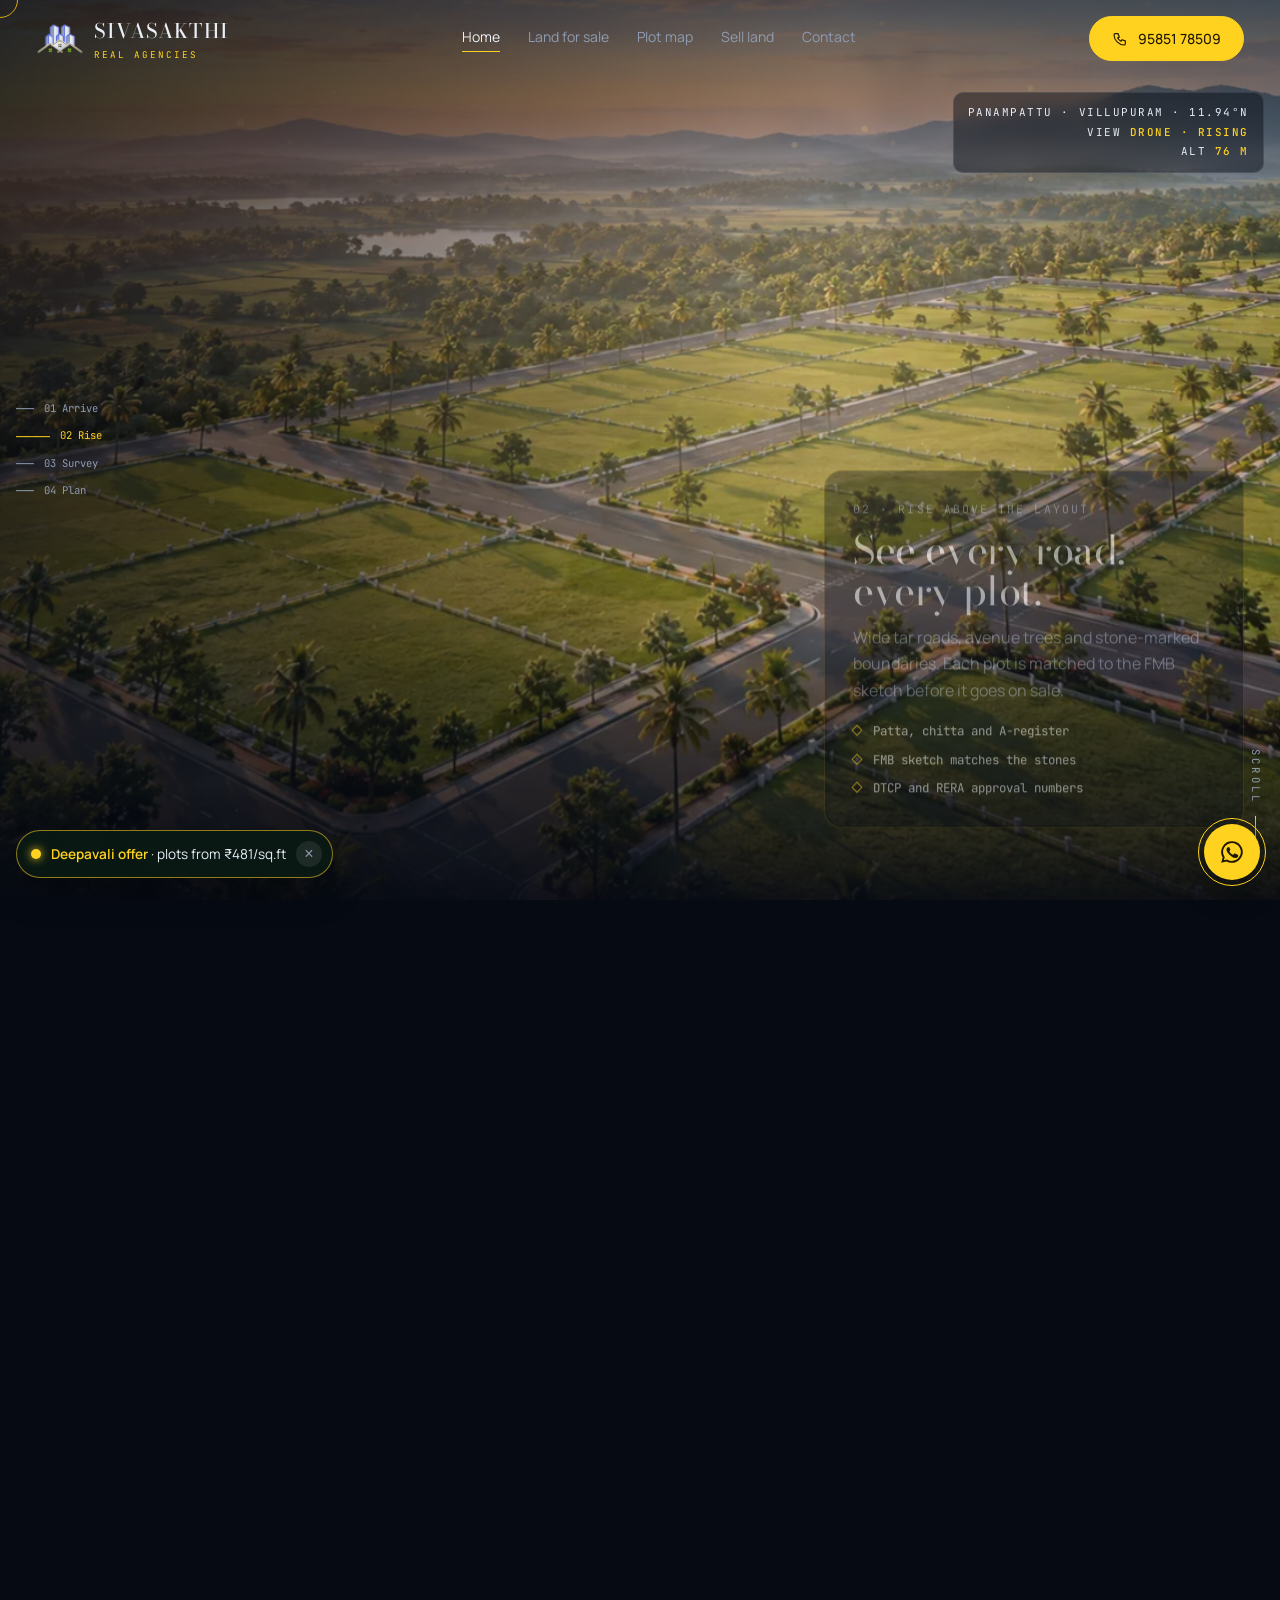
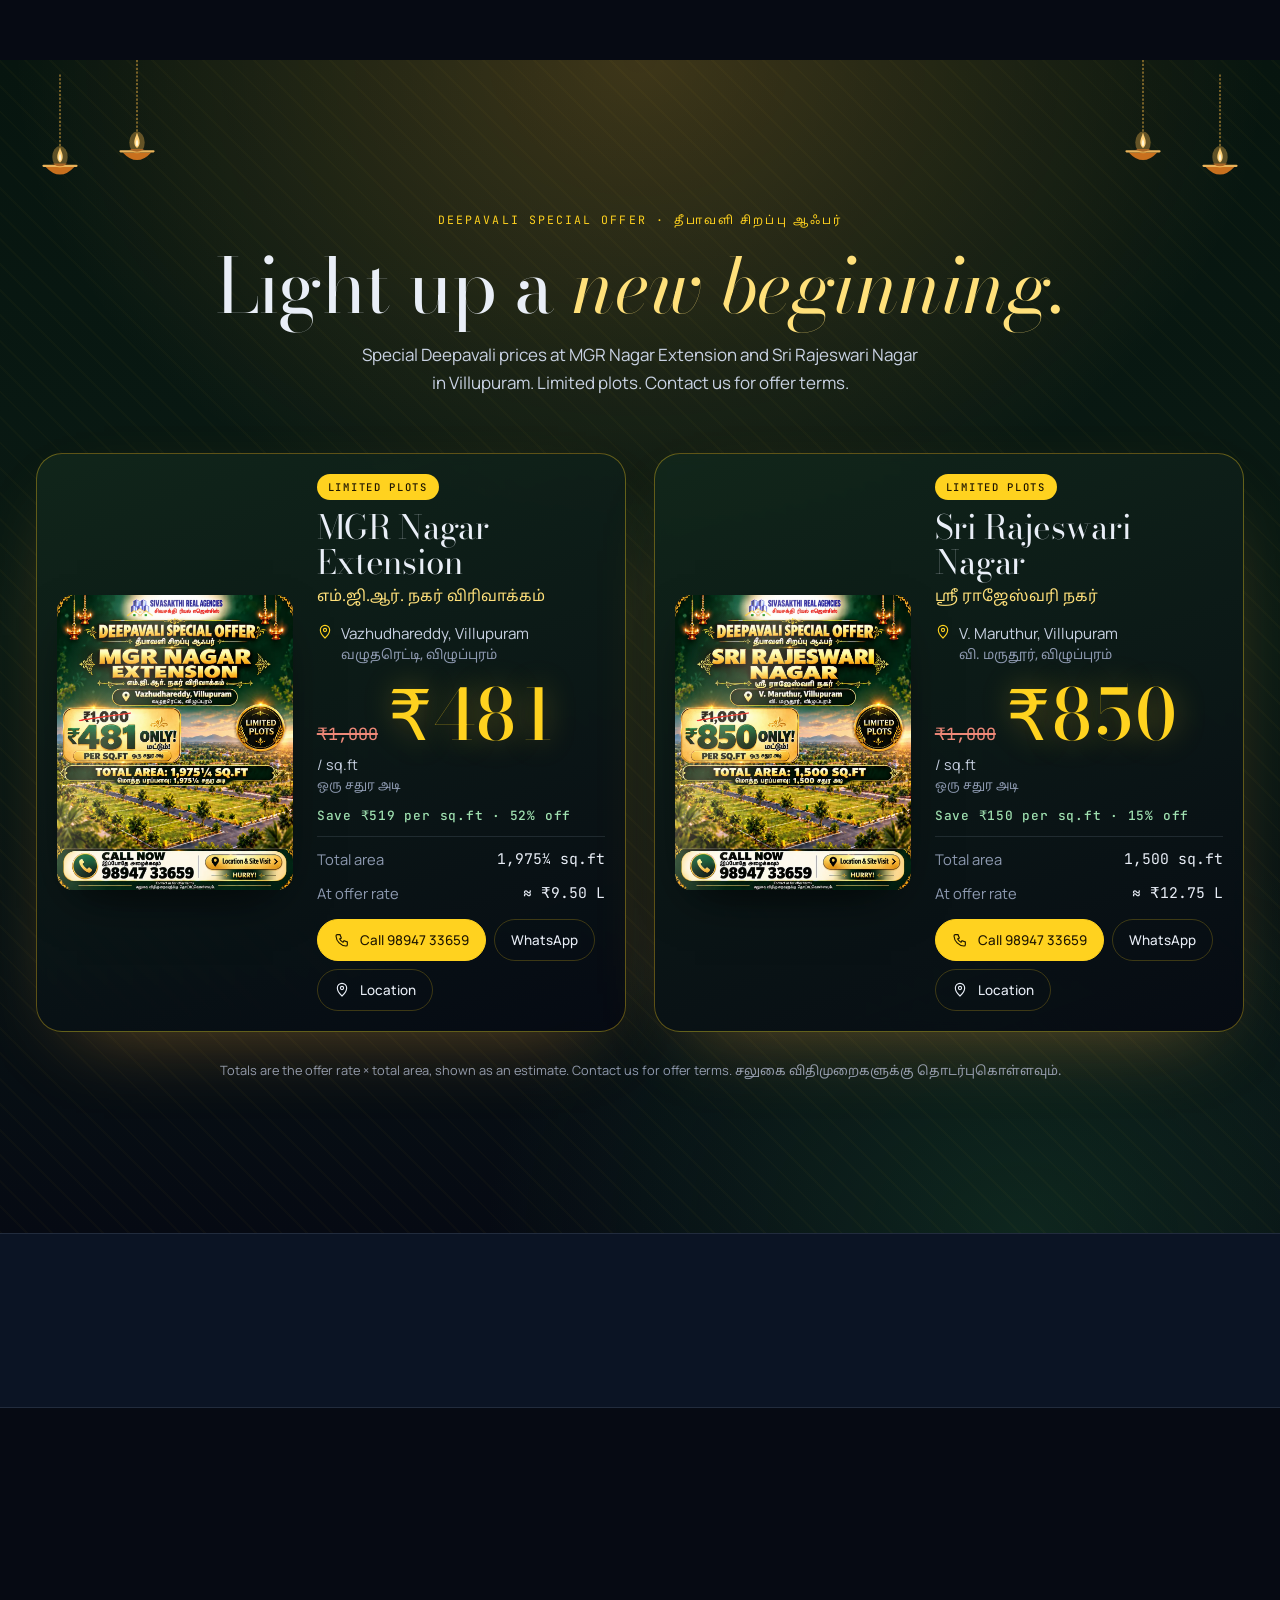
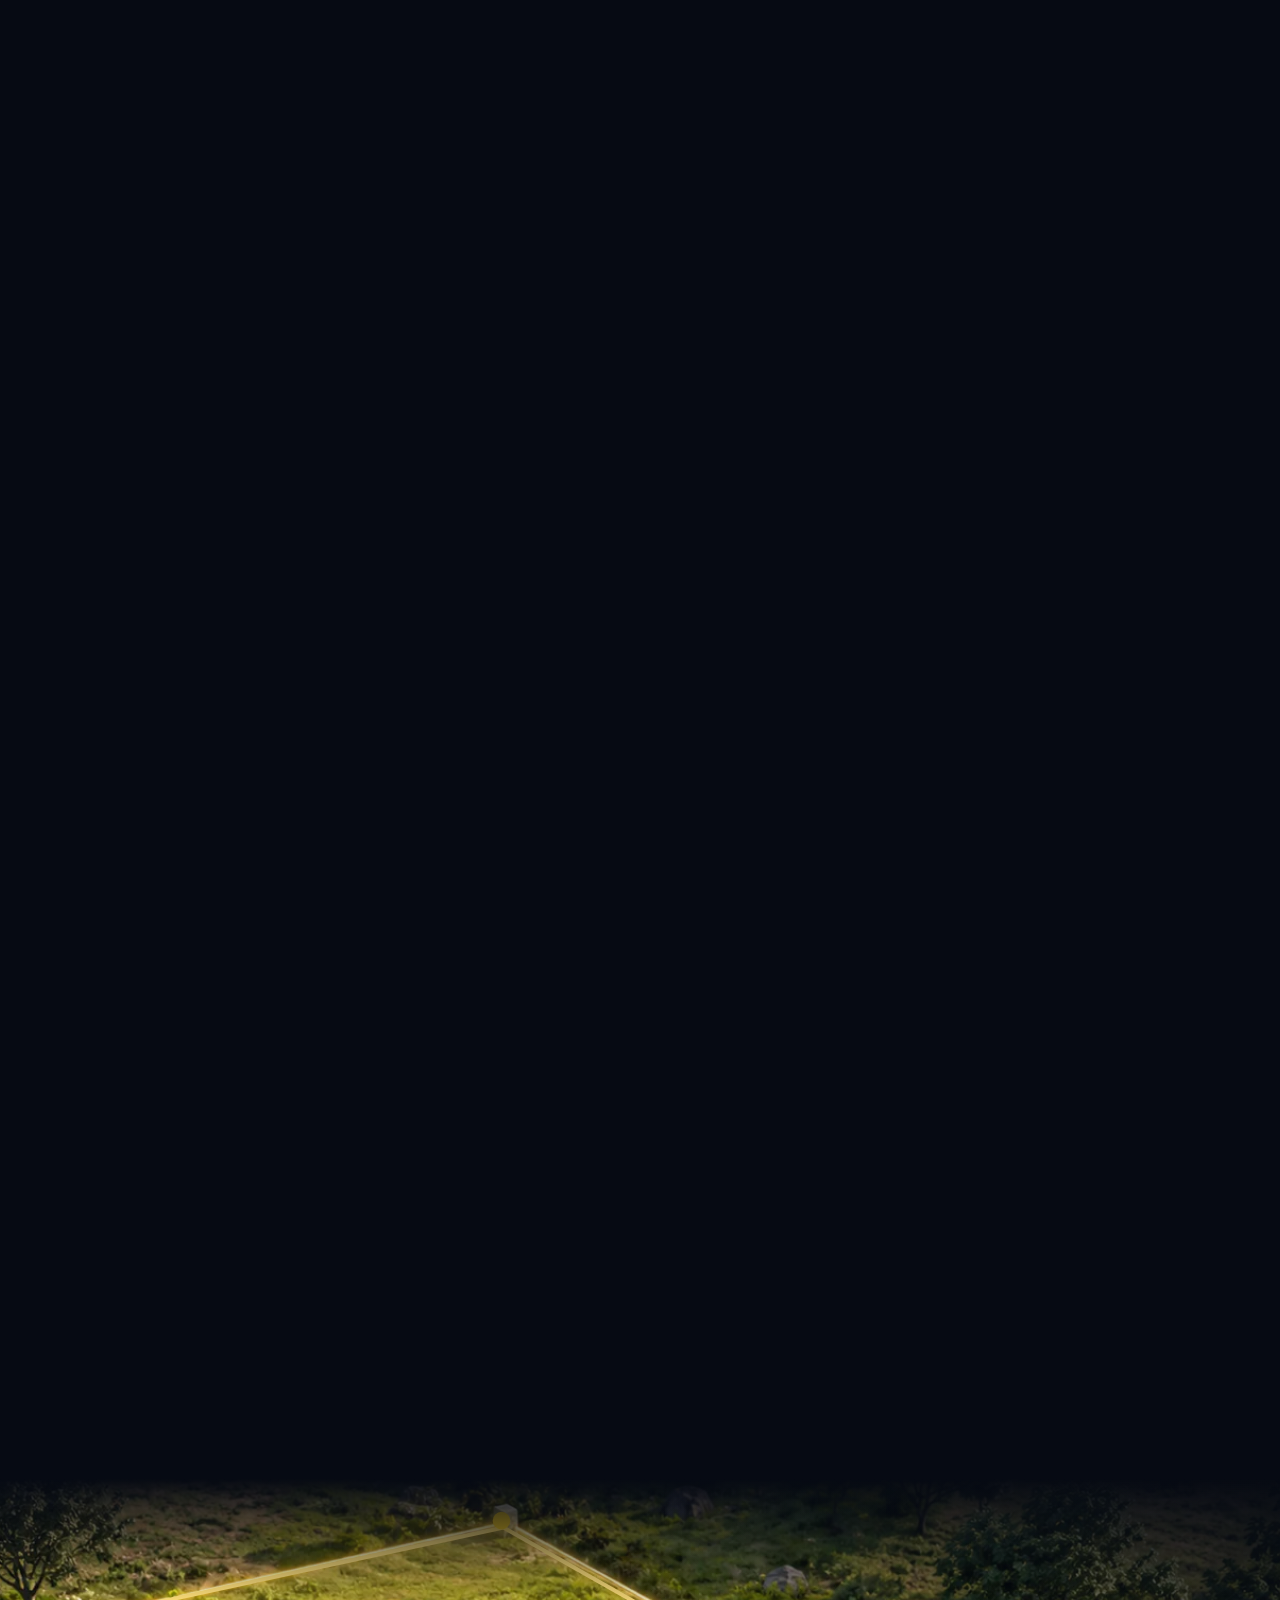
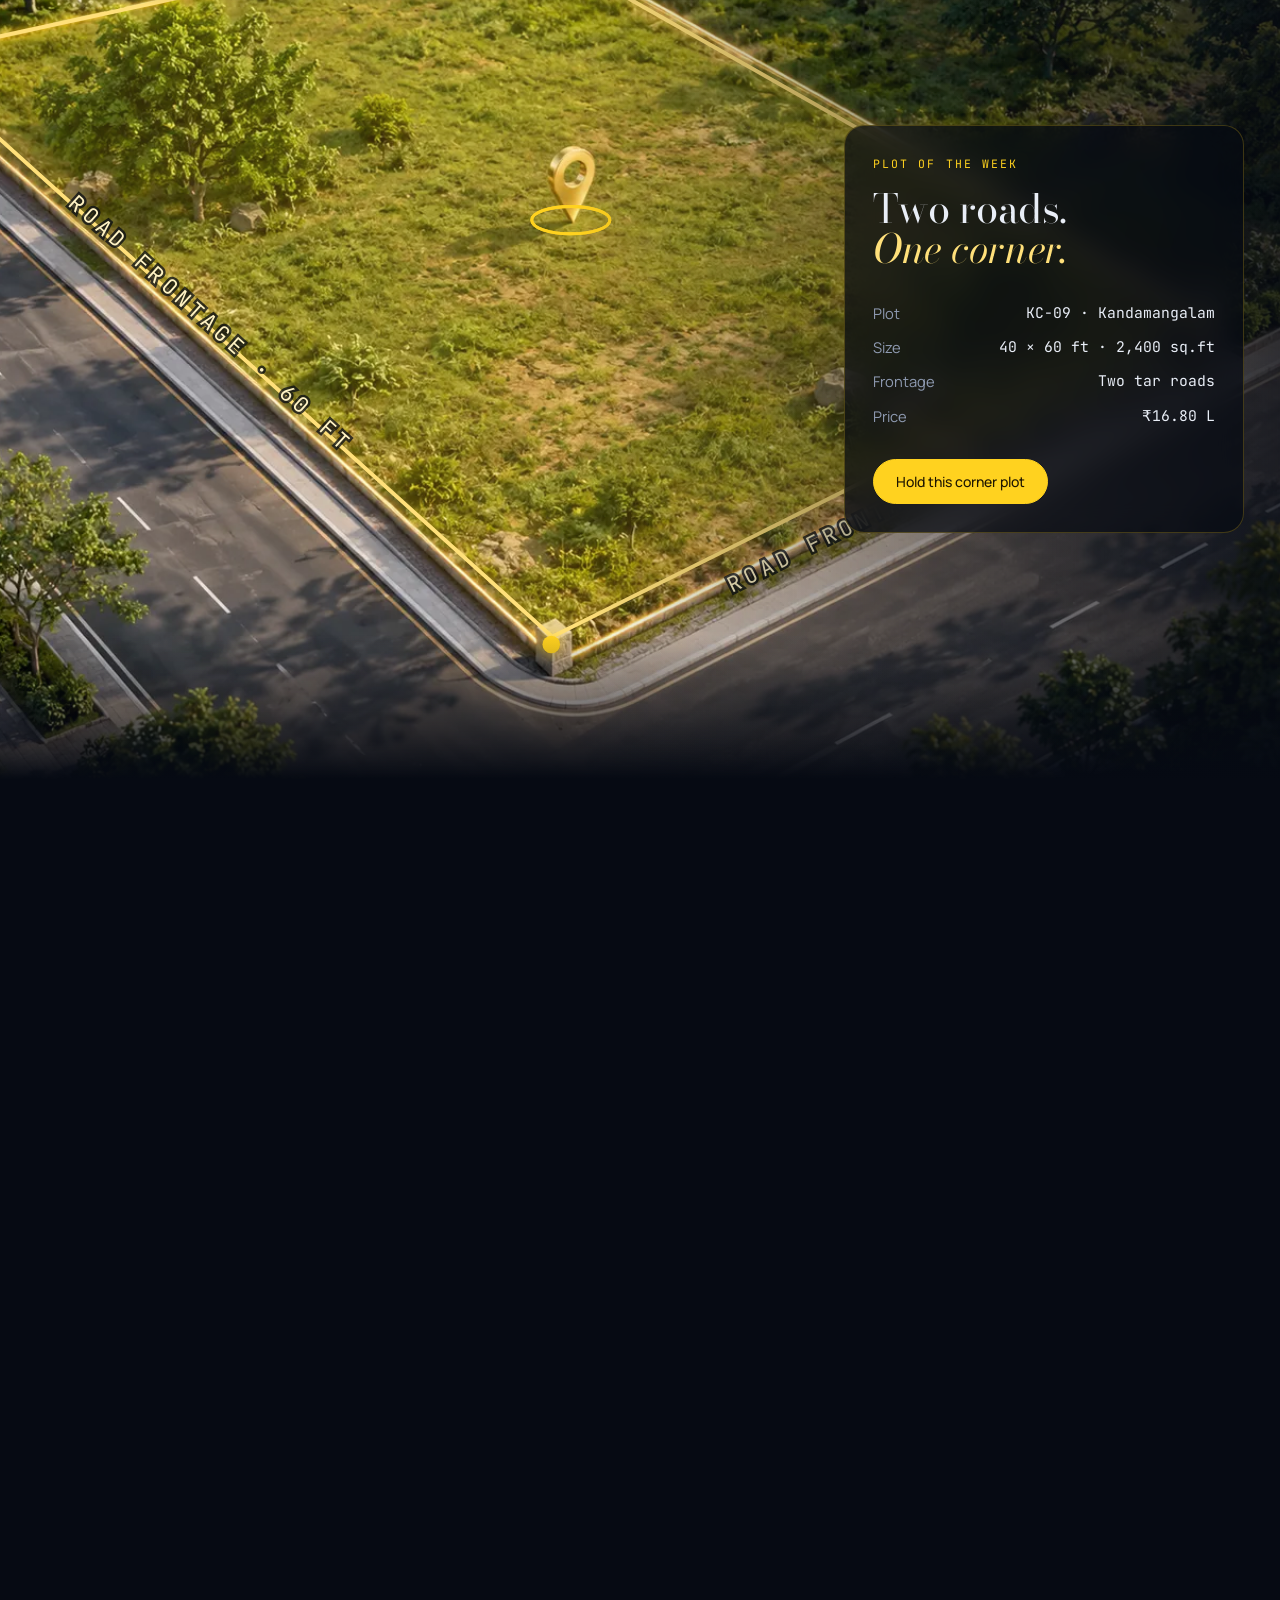
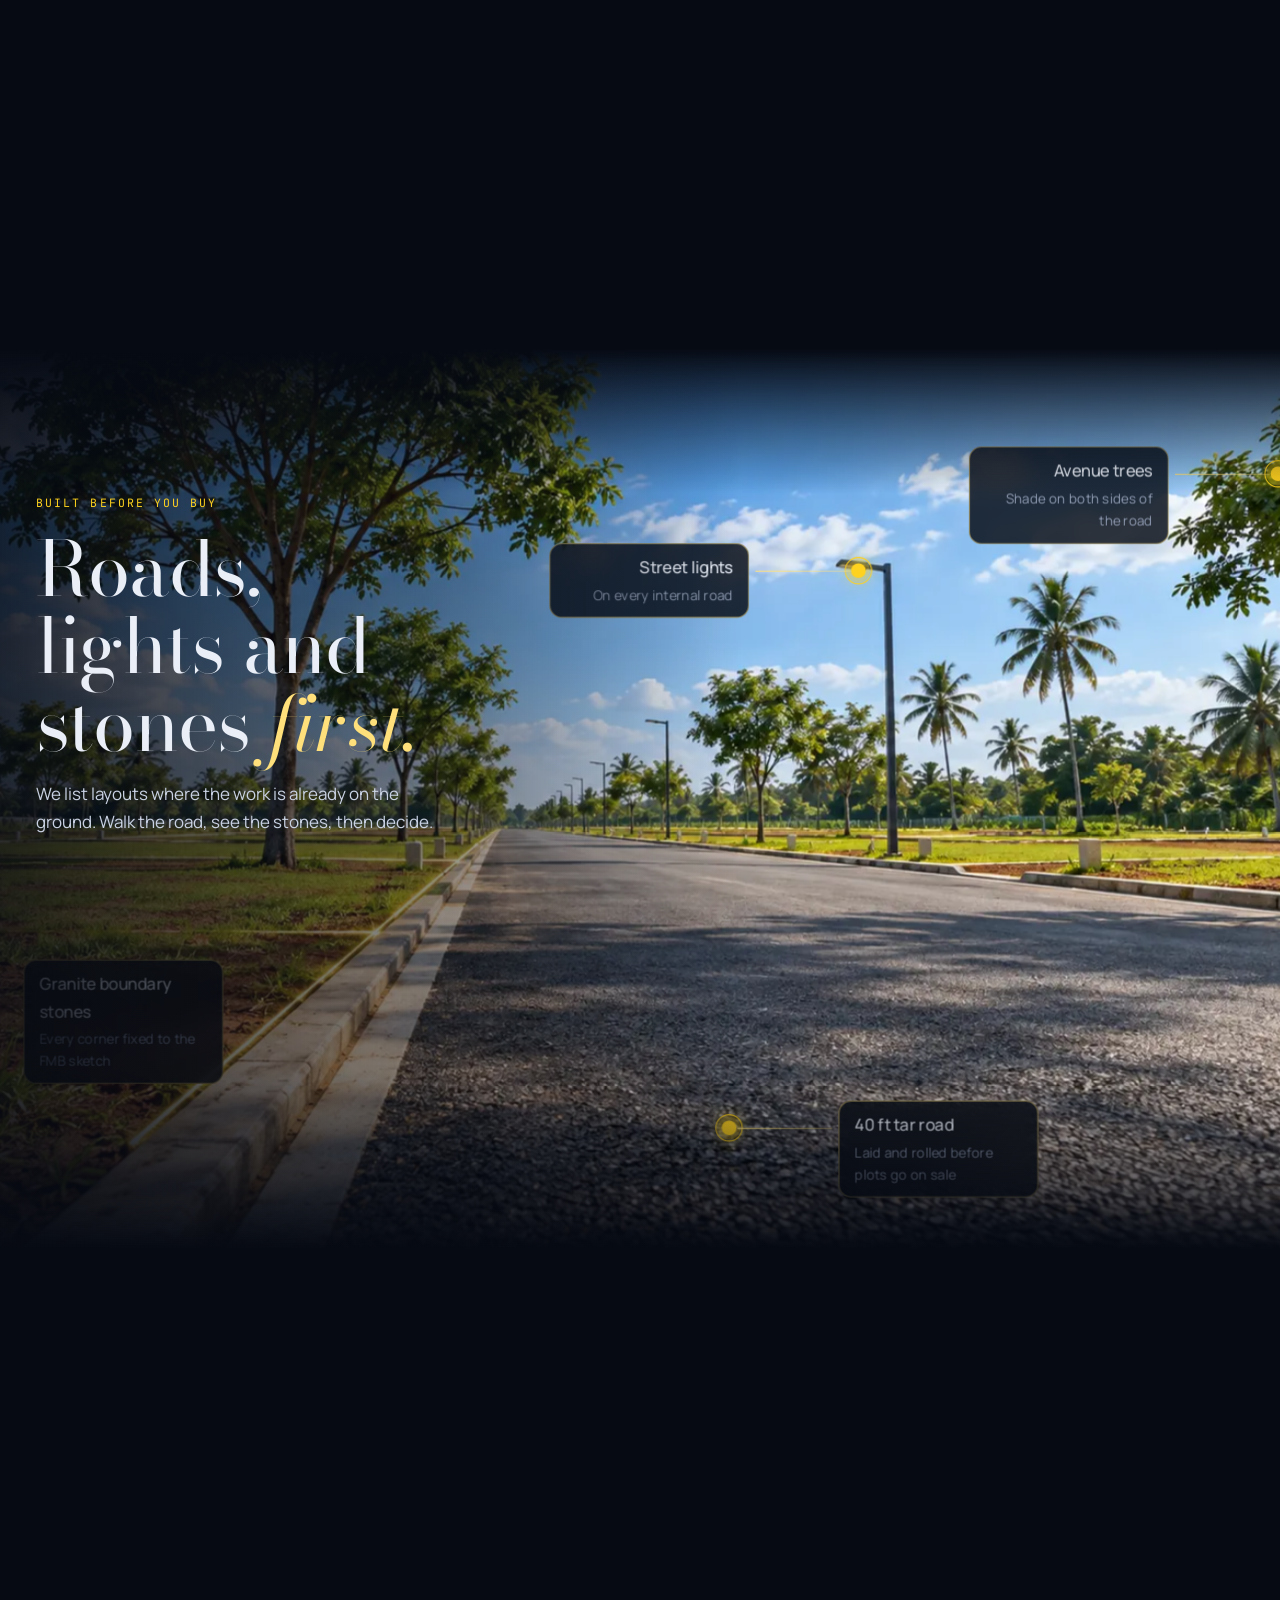
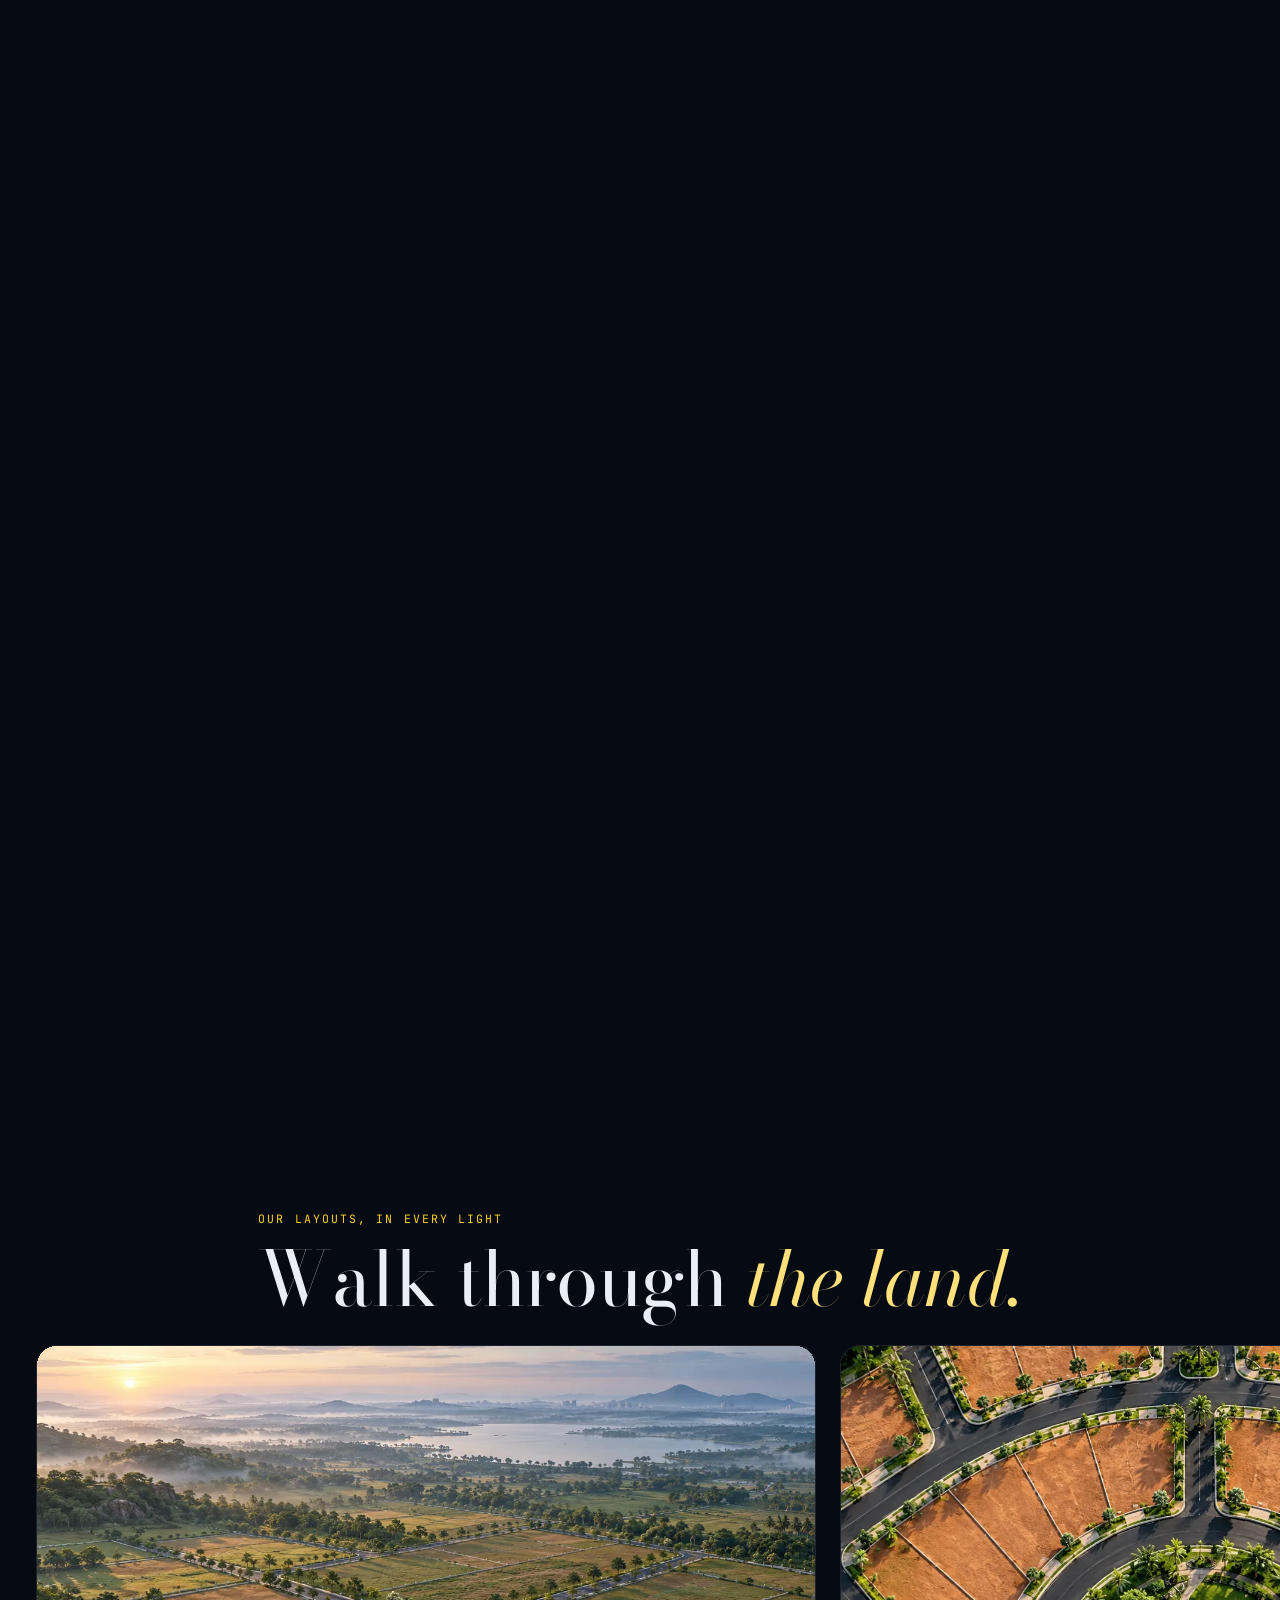
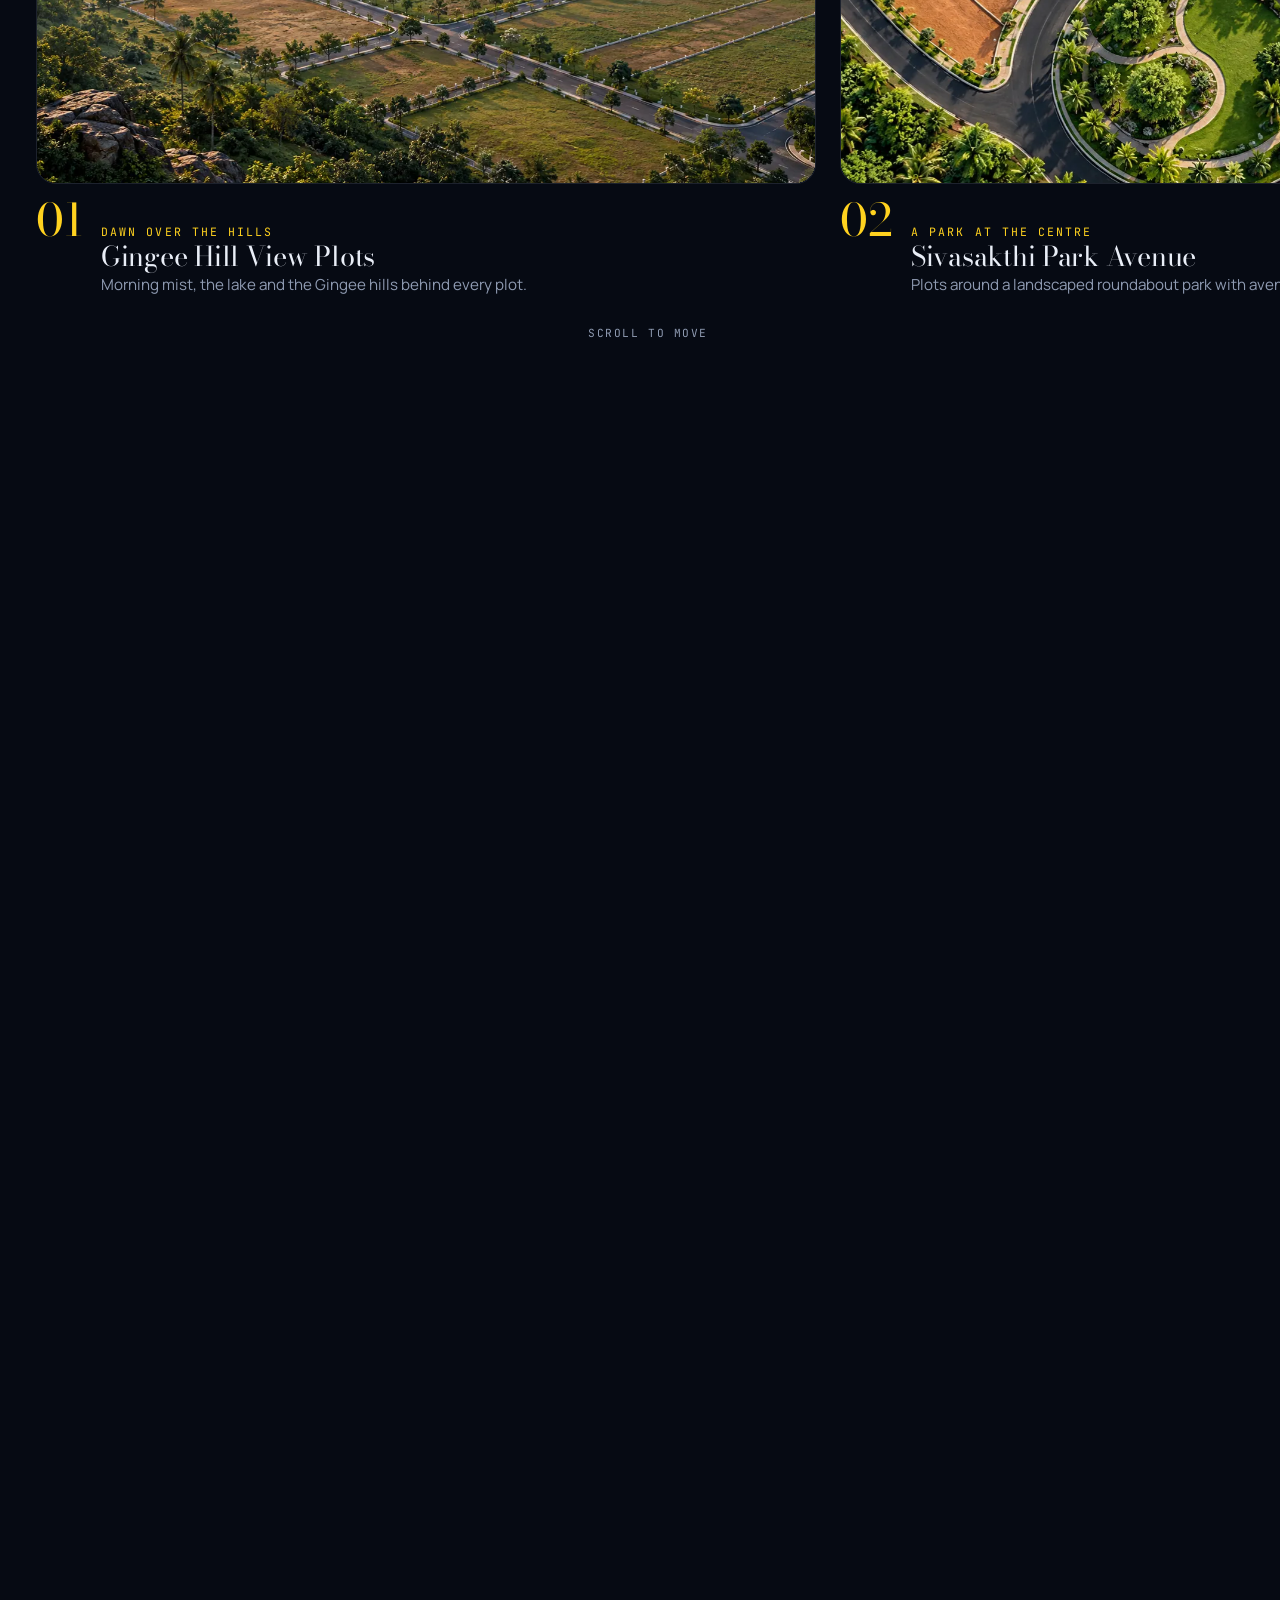
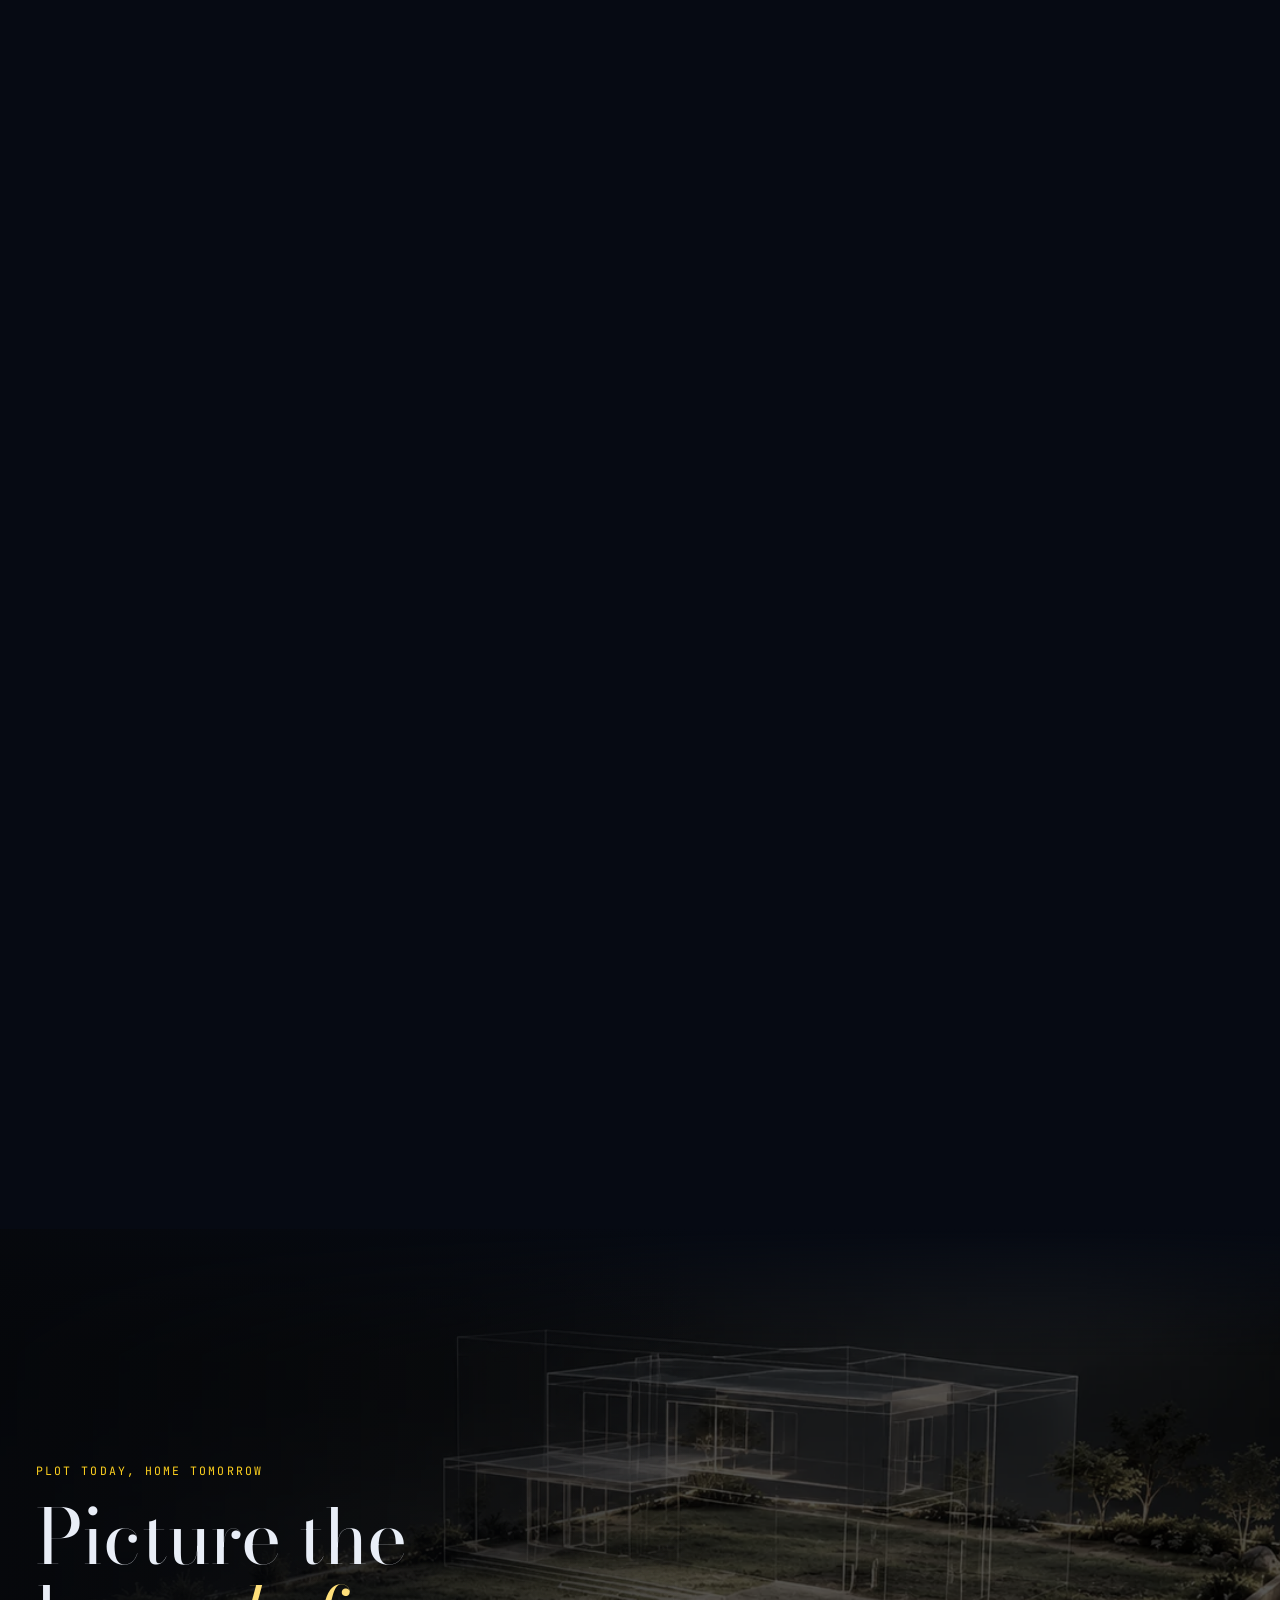
==== commit 26b57d73: "Pre-launch pass: speed, SEO and security fixes - Remove GSAP, ScrollTrigger, Lenis and the loader; m" ====
--- a/index.html
+++ b/index.html
@@ -10,27 +10,26 @@
 <meta property="og:site_name" content="Sivasakthi Real Agencies">
 <meta property="og:title" content="Sivasakthi Real Agencies | DTCP and RERA approved plots in Villupuram">
 <meta property="og:description" content="Deepavali offer: plots from ₹481/sq.ft at MGR Nagar Extension, Vazhudhareddy and ₹850/sq.ft at Sri Rajeswari Nagar, V. Maruthur, Villupuram. Call 98947 33659.">
-<meta property="og:image" content="https://YOUR-DOMAIN.in/assets/img/og-image.jpg">
-<meta property="og:url" content="https://YOUR-DOMAIN.in/">
+<meta property="og:image" content="assets/img/og-image.jpg">
 <meta name="twitter:card" content="summary_large_image">
-<link rel="canonical" href="https://YOUR-DOMAIN.in/">
+
 <link rel="icon" type="image/png" sizes="32x32" href="assets/img/favicon-32.png">
 <link rel="apple-touch-icon" href="assets/img/apple-touch-icon.png">
 <link rel="manifest" href="site.webmanifest">
 <link rel="preconnect" href="https://fonts.googleapis.com">
 <link rel="preconnect" href="https://fonts.gstatic.com" crossorigin>
-<link rel="stylesheet" href="https://fonts.googleapis.com/css2?family=Bodoni+Moda:ital,opsz,wght@0,6..96,400;0,6..96,500;1,6..96,400;1,6..96,500&family=Manrope:wght@300;400;500;600&family=JetBrains+Mono:wght@400;500&family=Noto+Sans+Tamil:wght@400;500&display=swap">
+<link rel="preload" as="style" href="https://fonts.googleapis.com/css2?family=Bodoni+Moda:ital,opsz,wght@0,6..96,400;0,6..96,500;1,6..96,400&family=Manrope:wght@400;500;600&family=JetBrains+Mono:wght@400;500&family=Noto+Sans+Tamil:wght@400;500&display=swap">
+<link rel="stylesheet" href="https://fonts.googleapis.com/css2?family=Bodoni+Moda:ital,opsz,wght@0,6..96,400;0,6..96,500;1,6..96,400&family=Manrope:wght@400;500;600&family=JetBrains+Mono:wght@400;500&family=Noto+Sans+Tamil:wght@400;500&display=swap" media="print" onload="this.media='all'">
+<noscript><link rel="stylesheet" href="https://fonts.googleapis.com/css2?family=Bodoni+Moda:ital,opsz,wght@0,6..96,400;0,6..96,500;1,6..96,400&family=Manrope:wght@400;500;600&family=JetBrains+Mono:wght@400;500&family=Noto+Sans+Tamil:wght@400;500&display=swap"></noscript>
 <link rel="stylesheet" href="assets/css/main.css">
-<link rel="preload" as="image" href="assets/img/ground.webp">
+<link rel="preload" as="image" href="assets/img/ground-960.webp" imagesrcset="assets/img/ground-960.webp 960w, assets/img/ground.webp 1536w" imagesizes="110vw" fetchpriority="high">
+
 <script type="application/ld+json">
 {
  "@context": "https://schema.org",
  "@type": "RealEstateAgent",
  "name": "Sivasakthi Real Agencies",
  "alternateName": "சிவசக்தி ரியல் எஜென்சிஸ்",
- "image": "https://YOUR-DOMAIN.in/assets/img/og-image.jpg",
- "logo": "https://YOUR-DOMAIN.in/assets/img/logo.png",
- "url": "https://YOUR-DOMAIN.in",
  "telephone": [
   "+91 95851 78509",
   "+91 98947 33659"
@@ -81,24 +80,14 @@
   <div class="menu-foot"><span>Call or WhatsApp</span><a href="tel:+919585178509">95851 78509</a><a href="tel:+919894733659">98947 33659</a></div>
 </div>
 <main id="main">
-<div class="loader" id="loader" aria-hidden="true">
-  <div class="cells" id="cells"></div>
-  <div class="mark">
-    <img src="assets/img/logo.png" alt="" width="120" style="display:block">
-    <div class="word"><span>SIVASAKTHI</span></div>
-    <div class="bar"><b id="lbar"></b></div>
-    <div class="count" id="lcount">000</div>
-  </div>
-</div>
-<script>try{if(sessionStorage.getItem("siva-intro"))document.getElementById("loader").remove()}catch(e){}</script>
 <section class="hero hero2 hero3" id="hero" aria-label="Introduction">
     <div class="stage">
-      <div class="layer l-ground" id="lGround" aria-hidden="true"><div class="frame" data-fx="640" data-fy="380" data-px="960" data-py="400">
-        <img src="assets/img/ground.webp" alt="" width="1536" height="864" fetchpriority="high">
+      <div class="layer l-ground" id="lGround" aria-hidden="true"><div class="frame" style="--fx:0.500;--fy:0.528;--pfx:0.750;--pfy:0.556">
+        <img src="assets/img/ground-960.webp" srcset="assets/img/ground-960.webp 960w, assets/img/ground.webp 1536w" sizes="110vw" alt="" width="1536" height="864" fetchpriority="high">
         <svg class="sunfx" viewBox="0 0 1280 720" preserveAspectRatio="none"><defs><radialGradient id="sunG"><stop offset="0" stop-color="#FFF4C8" stop-opacity=".95"/><stop offset=".18" stop-color="#FFC45A" stop-opacity=".55"/><stop offset="1" stop-color="#FF8A3D" stop-opacity="0"/></radialGradient></defs><circle id="sunGlow" cx="993" cy="205" r="210" fill="url(#sunG)"/></svg>
       </div></div>
-      <div class="layer l-aerial" id="lAerial" aria-hidden="true"><div class="frame" data-fx="640" data-fy="400" data-px="880" data-py="520">
-        <img src="assets/img/aerial.webp" alt="" width="1536" height="864" loading="eager">
+      <div class="layer l-aerial" id="lAerial" aria-hidden="true"><div class="frame" style="--fx:0.500;--fy:0.556;--pfx:0.688;--pfy:0.722">
+        <img data-src="assets/img/aerial.webp" srcset="assets/img/aerial-960.webp 960w, assets/img/aerial.webp 1536w" sizes="100vw" data-srcset="assets/img/aerial-960.webp 960w, assets/img/aerial.webp 1536w" sizes="110vw" alt="" width="1536" height="864" decoding="async">
         <svg class="survey" id="survey" viewBox="0 0 1280 720" preserveAspectRatio="none">
           <polygon id="plotC" class="bound" points="835,512 1105,592 1040,672 742,563"/>
           <polygon id="plotCfill" class="bfill" points="835,512 1105,592 1040,672 742,563"/>
@@ -108,8 +97,8 @@
         </svg>
         <div class="scanline" id="scan"></div>
       </div></div>
-      <div class="layer l-top" id="lTop" aria-hidden="true"><div class="frame" data-fx="640" data-fy="360" data-px="1060" data-py="540">
-        <img src="assets/img/topdown.webp" alt="" width="1536" height="864" loading="eager">
+      <div class="layer l-top" id="lTop" aria-hidden="true"><div class="frame" style="--fx:0.500;--fy:0.500;--pfx:0.828;--pfy:0.750">
+        <img data-src="assets/img/topdown.webp" data-srcset="assets/img/topdown-960.webp 960w, assets/img/topdown.webp 1536w" sizes="110vw" alt="" width="1536" height="864" decoding="async">
         <svg class="plan" id="heroPlan" viewBox="0 0 1672 941" preserveAspectRatio="none">
           <g class="plan-plots"></g>
           <g class="plan-labels"><text x="470" y="462">40 FT MAIN ROAD</text><text x="1290" y="462">40 FT MAIN ROAD</text><text x="822" y="250" transform="rotate(-90 822 250)">30 FT ROAD</text><text x="822" y="720" transform="rotate(-90 822 720)">30 FT ROAD</text></g>
@@ -215,8 +204,8 @@
   </section>
   <section class="spot" id="spotlight" aria-label="Plot of the week">
     <div class="spot-stage">
-      <div class="spot-media" id="spotMedia"><div class="frame">
-        <img src="assets/img/cornerpin.webp" alt="Corner plot with granite boundary stones at a road junction, marked with a gold outline" width="1536" height="864" loading="lazy">
+      <div class="spot-media" id="spotMedia"><div class="frame" style="--fx:.547;--fy:.5;--pfx:.5;--pfy:.5">
+        <img src="assets/img/cornerpin.webp" srcset="assets/img/cornerpin-960.webp 960w, assets/img/cornerpin.webp 1536w" sizes="100vw" alt="Corner plot with granite boundary stones at a road junction, marked with a gold outline" width="1536" height="864" loading="lazy">
         <svg class="spot-svg" viewBox="0 0 1672 941" preserveAspectRatio="none" aria-hidden="true">
           <polygon id="spotBound" points="165,190 775,58 1480,458 825,785"/>
           <g class="spot-stones"><circle cx="153" cy="187" r="9"/><circle cx="773" cy="51" r="9"/><circle cx="1491" cy="460" r="9"/><circle cx="824" cy="793" r="9"/></g>
@@ -243,7 +232,7 @@
   <section class="built" id="built" aria-label="Infrastructure in our layouts">
     <div class="built-stage">
       <div class="built-media">
-        <div class="frame"><img src="assets/img/dayroad.webp" alt="A finished layout road with tar surface, street lights, avenue trees and granite boundary stones" width="1536" height="864" loading="lazy">
+        <div class="frame" style="--fx:.547;--fy:.556;--pfx:.547;--pfy:.556"><img src="assets/img/dayroad.webp" srcset="assets/img/dayroad-960.webp 960w, assets/img/dayroad.webp 1536w" sizes="100vw" alt="A finished layout road with tar surface, street lights, avenue trees and granite boundary stones" width="1536" height="864" loading="lazy">
         <div class="callouts"><div class="co co-r" style="--x:11.96%;--y:70.14%;--i:0"><span class="co-dot"></span><span class="co-line"></span><div class="co-card"><b>Granite boundary stones</b><span>Every corner fixed to the FMB sketch</span></div></div><div class="co co-r" style="--x:60.41%;--y:85.02%;--i:1"><span class="co-dot"></span><span class="co-line"></span><div class="co-card"><b>40 ft tar road</b><span>Laid and rolled before plots go on sale</span></div></div><div class="co co-l" style="--x:68.06%;--y:26.14%;--i:2"><span class="co-dot"></span><span class="co-line"></span><div class="co-card"><b>Street lights</b><span>On every internal road</span></div></div><div class="co co-l" style="--x:93.00%;--y:15.94%;--i:3"><span class="co-dot"></span><span class="co-line"></span><div class="co-card"><b>Avenue trees</b><span>Shade on both sides of the road</span></div></div><div class="co co-r" style="--x:36.48%;--y:68.01%;--i:4"><span class="co-dot"></span><span class="co-line"></span><div class="co-card"><b>Kerb-lined edges</b><span>Clean plot frontage, no erosion</span></div></div></div></div>
       </div>
       <div class="built-shade"></div>
@@ -271,9 +260,9 @@
   </section>
   <section class="dream" id="dream" aria-label="Plan your home">
     <div class="dream-stage">
-      <div class="dream-media" id="dreamMedia"><div class="frame">
-        <img class="d-base" src="assets/img/wireframe.webp" alt="" width="1536" height="864" loading="lazy" aria-hidden="true">
-        <img class="d-lit" id="dreamLit" src="assets/img/wireframe.webp" alt="A plot with a glowing outline of a two-storey home drawn on it" width="1536" height="864" loading="lazy">
+      <div class="dream-media" id="dreamMedia"><div class="frame" style="--fx:.594;--fy:.458;--pfx:.672;--pfy:.458">
+        <img class="d-base" src="assets/img/wireframe.webp" srcset="assets/img/wireframe-960.webp 960w, assets/img/wireframe.webp 1536w" sizes="100vw" alt="" width="1536" height="864" loading="lazy" aria-hidden="true">
+        <img class="d-lit" id="dreamLit" src="assets/img/wireframe.webp" srcset="assets/img/wireframe-960.webp 960w, assets/img/wireframe.webp 1536w" sizes="100vw" alt="A plot with a glowing outline of a two-storey home drawn on it" width="1536" height="864" loading="lazy">
         <svg class="dream-svg" viewBox="0 0 1672 941" preserveAspectRatio="none" aria-hidden="true">
           <g class="dl" style="--i:0"><circle cx="1110" cy="250" r="6"/><line x1="1110" y1="250" x2="1280" y2="170"/><text x="1290" y="166">SAMPLE HOME</text><text x="1290" y="192">2 FLOORS · 2,400 SQ.FT</text></g>
           <g class="dl" style="--i:1"><circle cx="700" cy="560" r="6"/><line x1="700" y1="560" x2="800" y2="690"/><text x="810" y="712">YOUR PLOT · 40 × 60 FT</text></g>
@@ -352,7 +341,7 @@
     </div>
   </section>
   <section class="block closing night-close">
-    <div class="bgc night" aria-hidden="true"><img src="assets/img/nightlayout.webp" alt="" loading="lazy" width="1536" height="864"><canvas id="nightFx"></canvas></div>
+    <div class="bgc night" aria-hidden="true"><img src="assets/img/nightlayout.webp" srcset="assets/img/nightlayout-960.webp 960w, assets/img/nightlayout.webp 1536w" sizes="100vw" alt="" loading="lazy" width="1536" height="864"><canvas id="nightFx"></canvas></div>
     <div class="wrap">
       <p lang="ta" class="eyebrow ta" style="letter-spacing:.04em;text-transform:none;font-size:.95rem">வீடு · மனை · நிலம் — வாங்க, விற்க அணுகவும்</p>
       <h2>Your land, <em>handled.</em></h2>
@@ -372,18 +361,15 @@
       <span class="ta" lang="ta">சிவசக்தி ரியல் எஜென்சிஸ்</span>
       <span class="ta" lang="ta">வீடு · மனை · நிலம் — வாங்க, விற்க அணுகவும்</span>
     </div>
-    <div><h4>Explore</h4><ul><li><a href="properties.html">Land for sale</a></li><li><a href="properties.html?type=plot">DTCP plots</a></li><li><a href="properties.html?type=farm">Farm land</a></li><li><a href="sell.html">Sell your land</a></li></ul></div>
-    <div><h4>Call or WhatsApp</h4><ul><li><a href="tel:+919585178509">95851 78509</a></li><li><a href="tel:+919894733659">98947 33659</a></li><li><a href="https://wa.me/919585178509" target="_blank" rel="noopener">WhatsApp chat</a></li></ul></div>
-    <div><h4>Office</h4><ul><li>Shop No. 1, Pillur Main Road, Janakiraman Street, Panampattu, Villupuram 605 103</li><li><a href="https://www.google.com/maps/search/?api=1&amp;query=Shop+No.+1+Pillur+Main+Road+Janakiraman+Street+Panampattu+Villupuram+605+103" target="_blank" rel="noopener">Open in Google Maps</a></li></ul></div>
-    <div class="legal"><span>© <span data-year>2026</span> Sivasakthi Real Agencies · Proprietor C. Sureshkumar · DTCP · RERA approved plots</span><span>Photos on this site are AI-generated previews</span></div>
+    <div><h2 class="fh">Explore</h2><ul><li><a href="properties.html">Land for sale</a></li><li><a href="properties.html?type=plot">DTCP plots</a></li><li><a href="properties.html?type=farm">Farm land</a></li><li><a href="sell.html">Sell your land</a></li></ul></div>
+    <div><h2 class="fh">Call or WhatsApp</h2><ul><li><a href="tel:+919585178509">95851 78509</a></li><li><a href="tel:+919894733659">98947 33659</a></li><li><a href="https://wa.me/919585178509" target="_blank" rel="noopener">WhatsApp chat</a></li></ul></div>
+    <div><h2 class="fh">Office</h2><ul><li>Shop No. 1, Pillur Main Road, Janakiraman Street, Panampattu, Villupuram 605 103</li><li><a href="https://www.google.com/maps/search/?api=1&amp;query=Shop+No.+1+Pillur+Main+Road+Janakiraman+Street+Panampattu+Villupuram+605+103" target="_blank" rel="noopener">Open in Google Maps</a></li></ul></div>
+    <div class="legal"><span>© <span data-year>2026</span> Sivasakthi Real Agencies · Proprietor C. Sureshkumar · DTCP · RERA approved plots</span><span>Layout photos are illustrations. Offer posters and prices are Sivasakthi&#39;s own.</span></div>
   </div>
 </footer>
 <a class="wa" href="https://wa.me/919585178509" target="_blank" rel="noopener" aria-label="Chat on WhatsApp">
   <svg viewBox="0 0 24 24" fill="currentColor"><path d="M12 2a10 10 0 0 0-8.6 15.1L2 22l5-1.3A10 10 0 1 0 12 2Zm0 18.2a8.2 8.2 0 0 1-4.2-1.1l-.3-.2-3 .8.8-2.9-.2-.3A8.2 8.2 0 1 1 12 20.2Zm4.5-6.1c-.2-.1-1.5-.7-1.7-.8s-.4-.1-.6.1-.6.8-.8 1-.3.2-.5.1a6.7 6.7 0 0 1-3.3-2.9c-.3-.4.3-.4.8-1.4a.5.5 0 0 0 0-.5l-.8-1.8c-.2-.5-.4-.4-.6-.4h-.5a1 1 0 0 0-.7.3 3 3 0 0 0-.9 2.2 5.2 5.2 0 0 0 1.1 2.8 11.9 11.9 0 0 0 4.6 4c1.7.7 2.3.8 3.2.7a2.7 2.7 0 0 0 1.8-1.3 2.2 2.2 0 0 0 .1-1.3c0-.1-.2-.2-.5-.3Z"/></svg>
 </a>
-<script src="https://cdnjs.cloudflare.com/ajax/libs/gsap/3.12.2/gsap.min.js" defer></script>
-<script src="https://cdnjs.cloudflare.com/ajax/libs/gsap/3.12.2/ScrollTrigger.min.js" defer></script>
-<script src="https://cdn.jsdelivr.net/npm/@studio-freight/lenis@1.0.42/dist/lenis.min.js" defer></script>
 <script src="assets/js/data.js" defer></script>
 <script src="assets/js/core.js" defer></script>
 <script src="assets/js/hero.js" defer></script>
--- a/assets/css/main.css
+++ b/assets/css/main.css
@@ -44,10 +44,6 @@
 .loader .cells i{background:var(--ink);display:block;transform-origin:center}
 .loader .mark{position:relative;text-align:center;display:grid;gap:14px;justify-items:center}
 .loader .count{font-family:var(--mono);font-size:.8rem;letter-spacing:.2em;color:var(--muted)}
-.loader .word{font-family:var(--display);font-size:clamp(1.8rem,5.5vw,3.2rem);letter-spacing:.22em;padding-left:.22em;overflow:hidden}
-.loader .word span{display:inline-block}
-.loader .bar{width:160px;height:1px;background:var(--hair);overflow:hidden}
-.loader .bar b{display:block;height:100%;width:0;background:var(--gold)}
 @keyframes loaderFallback{to{opacity:0;visibility:hidden}}
 
 /* nav */
@@ -72,26 +68,6 @@
 /* hero */
 .hero{position:relative;height:340vh}
 .stage{position:sticky;top:0;height:100svh;overflow:hidden}
-.scene{position:absolute;inset:-4%;will-change:transform}
-.scene .frame{position:absolute;left:0;top:0;width:100%;height:100%}
-.scene .frame > *{position:absolute;inset:0;width:100%;height:100%}
-.scene img{object-fit:cover;display:block}
-.grade{pointer-events:none}
-.g-rain{background:linear-gradient(180deg,#3b4d63 0%,#2a3a4c 100%);mix-blend-mode:multiply}
-.g-night{background:linear-gradient(180deg,#050a1c 0%,#0b1630 55%,#101a2c 100%);mix-blend-mode:multiply;opacity:0}
-.glows,.trace,.sky{pointer-events:none}
-.g-gold{background:radial-gradient(120% 90% at 85% 0%,#ffb35c 0%,#e9874a 35%,#7a4a3a 100%);mix-blend-mode:soft-light;opacity:0}
-.trace .plot{fill:rgba(255,224,122,0);stroke:#FFE07A;stroke-width:1.4;vector-effect:non-scaling-stroke;transition:fill .6s}
-.trace .road{stroke:rgba(255,224,122,.85);stroke-width:1.4}
-.trace .tag{opacity:0}
-.trace .tag line{stroke:#FFE07A;stroke-width:1;vector-effect:non-scaling-stroke}
-.trace .tag circle{fill:#FFE07A}
-.trace .tag rect{fill:rgba(6,10,19,.78);stroke:rgba(255,224,122,.6);stroke-width:1;vector-effect:non-scaling-stroke}
-.trace .tag text{opacity:1;font-size:11.5px;fill:#E9EEF7;letter-spacing:.08em}
-.trace .tag .tid{fill:#FFE07A;font-weight:500}
-.trace path,.trace polyline{fill:none;stroke:#FFE07A;stroke-width:1.6;vector-effect:non-scaling-stroke;filter:drop-shadow(0 0 4px rgba(255,224,122,.8))}
-.trace text{fill:#FFE07A;font-family:var(--mono);font-size:13px;letter-spacing:.12em;opacity:0}
-.trace .dim{stroke:rgba(255,224,122,.6);stroke-width:1;stroke-dasharray:4 4}
 #rain{position:absolute;inset:0;width:100%;height:100%;pointer-events:none}
 .shade{position:absolute;inset:0;pointer-events:none;background:linear-gradient(90deg,rgba(6,10,19,.78) 0%,rgba(6,10,19,.35) 42%,transparent 65%),linear-gradient(180deg,rgba(6,10,19,.55) 0%,transparent 22%,transparent 72%,rgba(6,10,19,.92) 100%)}
 .timecode{position:absolute;z-index:2;right:max(16px,env(safe-area-inset-right,0px));top:calc(92px + env(safe-area-inset-top,0px));font-family:var(--mono);font-size:.68rem;letter-spacing:.14em;color:var(--moon);text-align:right;line-height:1.8;padding:10px 14px;border:1px solid var(--hair);border-radius:10px;background:rgba(6,10,19,.45);backdrop-filter:blur(8px);-webkit-backdrop-filter:blur(8px)}
@@ -169,19 +145,11 @@
 .card .foot{display:flex;justify-content:space-between;align-items:center;gap:12px;padding-top:14px;border-top:1px solid var(--hair);margin-top:auto}
 .price{font-family:var(--display);font-size:1.6rem;font-variant-numeric:tabular-nums}
 .price small{font-family:var(--body);font-size:.75rem;color:var(--muted);margin-left:6px}
-.arrow{width:42px;height:42px;border-radius:50%;border:1px solid var(--line);display:grid;place-items:center;transition:background .3s,transform .3s}
-.card:hover .arrow{background:var(--gold);color:#1F1600;transform:rotate(-45deg)}
-.arrow svg{width:16px;height:16px}
 .note{margin-top:22px;font-size:.8rem;color:var(--muted)}
 
 /* plot map */
 .map{background:var(--navy);border-top:1px solid var(--hair);border-bottom:1px solid var(--hair)}
-.map-grid{display:grid;grid-template-columns:minmax(0,1.6fr) minmax(0,1fr);gap:28px;align-items:stretch}
-.map-canvas{position:relative;border:1px solid var(--hair);border-radius:22px;overflow:hidden;min-height:460px;background:radial-gradient(80% 70% at 50% 40%,#12223D,var(--ink))}
 #plot3d{position:absolute;inset:0;width:100%;height:100%;display:block;cursor:pointer;touch-action:pan-y}
-.map-canvas .compass{position:absolute;top:16px;left:16px;font-family:var(--mono);font-size:.68rem;color:var(--muted);letter-spacing:.12em}
-.legend{position:absolute;bottom:16px;left:16px;right:16px;display:flex;flex-wrap:wrap;gap:16px;font-family:var(--mono);font-size:.7rem;color:var(--muted)}
-.legend i{display:inline-block;width:10px;height:10px;border-radius:2px;margin-right:8px;vertical-align:-1px}
 .plot-info{border:1px solid var(--hair);border-radius:22px;padding:28px;display:grid;gap:18px;align-content:start;background:var(--panel)}
 .plot-info .pid{font-family:var(--display);font-size:3.5rem;line-height:1}
 .status{display:inline-flex;align-items:center;gap:8px;font-family:var(--mono);font-size:.72rem;letter-spacing:.12em;text-transform:uppercase;padding:6px 12px;border-radius:999px;border:1px solid var(--hair);width:max-content}
@@ -189,7 +157,6 @@
 .kv{display:grid;grid-template-columns:auto 1fr;gap:10px 18px;font-size:.92rem}
 .kv dt{color:var(--muted)}
 .kv dd{margin:0;text-align:right;font-family:var(--mono);font-variant-numeric:tabular-nums}
-@media (max-width:900px){.map-grid{grid-template-columns:1fr}.map-canvas{min-height:380px}}
 
 /* sell */
 .sell-grid{display:grid;grid-template-columns:minmax(0,1fr) minmax(0,1fr);gap:clamp(28px,6vw,90px)}
@@ -228,14 +195,6 @@
 .ring dt{color:var(--muted);display:inline}
 .ring dd{display:inline;margin:0 0 0 8px;font-family:var(--mono)}
 @media (max-width:900px){.emi{grid-template-columns:1fr}}
-
-/* voices */
-.voices{display:grid;grid-template-columns:repeat(3,minmax(0,1fr));gap:22px}
-.voice{border-top:1px solid var(--line);padding-top:24px;display:grid;gap:18px}
-.voice blockquote{margin:0;font-family:var(--display);font-style:italic;font-size:1.45rem;line-height:1.3}
-.voice cite{font-style:normal;color:var(--muted);font-size:.85rem}
-.voice cite b{color:var(--moon);font-weight:500;display:block}
-@media (max-width:900px){.voices{grid-template-columns:1fr}}
 
 /* documents */
 .docs-grid{display:grid;grid-template-columns:minmax(0,.85fr) minmax(0,1.15fr);gap:clamp(28px,6vw,80px);align-items:center}
@@ -377,8 +336,6 @@
 .wa-link{display:inline-flex;align-items:center;gap:8px;margin-top:4px;font-weight:500;color:var(--gold)}
 .notfound{min-height:100svh;display:grid;place-items:center;text-align:center;padding-block:120px}
 .notfound h1{font-size:clamp(5rem,20vw,12rem);line-height:.9}
-
-.scene .frame.fade-top{-webkit-mask-image:linear-gradient(180deg,transparent 0,#000 22%);mask-image:linear-gradient(180deg,transparent 0,#000 22%)}
 @media (max-width:860px){
   .phase-2,.phase-3{bottom:auto;top:calc(86px + env(safe-area-inset-top,0px))}
   .phase-card{padding:20px;gap:8px}
@@ -416,32 +373,8 @@
 .hero2 .shade{z-index:1;background:linear-gradient(90deg,rgba(6,10,19,.72) 0%,rgba(6,10,19,.28) 42%,transparent 65%),linear-gradient(180deg,rgba(6,10,19,.55) 0%,transparent 24%,transparent 70%,rgba(6,10,19,.92) 100%)}
 .hero2 .phase,.hero2 .timecode,.hero2 .progress,.hero2 .scrollhint{z-index:3}
 @media (max-width:860px){.hero2 .shade{background:linear-gradient(180deg,rgba(6,10,19,.7) 0%,rgba(6,10,19,.25) 40%,rgba(6,10,19,.35) 70%,rgba(6,10,19,.95) 100%)}}
-
-/* ===== floating 3D island ===== */
-.island-sec{position:relative;overflow:hidden;background:linear-gradient(180deg,var(--ink) 0%,#1d1d20 22%,#1d1d20 78%,var(--ink) 100%);border-top:1px solid var(--hair);border-bottom:1px solid var(--hair)}
-.island-grid{display:grid;grid-template-columns:minmax(0,1.7fr) minmax(0,1fr);gap:28px;align-items:center}
-.island-stage{position:relative;perspective:1600px;perspective-origin:50% 20%;aspect-ratio:16/10;max-width:100%;touch-action:pan-y}
-.island-stage::after{content:"";position:absolute;left:12%;right:12%;bottom:4%;height:16%;background:radial-gradient(50% 50% at 50% 50%,rgba(255,170,60,.35),transparent 70%);filter:blur(18px);pointer-events:none;z-index:0}
-.island{position:absolute;inset:0;transform-style:preserve-3d;will-change:transform;z-index:1;transform:rotateX(40deg) scale(.9);transition:opacity .8s;opacity:0}
-.island-stage.in .island{opacity:1}
-.island img{position:absolute;inset:0;width:100%;height:100%;object-fit:contain;-webkit-mask-image:radial-gradient(ellipse 70% 68% at 50% 48%,#000 74%,transparent 100%);mask-image:radial-gradient(ellipse 70% 68% at 50% 48%,#000 74%,transparent 100%)}
-.island .sheen{position:absolute;inset:0;pointer-events:none;background:linear-gradient(105deg,transparent calc(var(--sheen,50%) - 12%),rgba(255,236,170,.10) var(--sheen,50%),transparent calc(var(--sheen,50%) + 12%));mix-blend-mode:screen;-webkit-mask-image:radial-gradient(ellipse 50% 45% at 50% 42%,#000 60%,transparent 100%);mask-image:radial-gradient(ellipse 50% 45% at 50% 42%,#000 60%,transparent 100%)}
-.hotspots{position:absolute;inset:0}
-.hs{position:absolute;transform:translate(-50%,-50%) translateZ(20px);width:30px;height:30px;padding:0;border:0;background:none;cursor:pointer;display:grid;place-items:center;opacity:0;animation:hsIn .5s ease-out forwards;animation-delay:calc(.6s + var(--i) * .04s);animation-play-state:paused}
-.island-stage.in .hs{animation-play-state:running}
 @keyframes hsIn{from{opacity:0;transform:translate(-50%,-30%) translateZ(20px)}to{opacity:1;transform:translate(-50%,-50%) translateZ(20px)}}
-.hs i{width:11px;height:11px;border-radius:50%;background:var(--c);box-shadow:0 0 0 3px rgba(6,10,19,.55),0 0 14px var(--c);transition:transform .25s}
-.hs::before{content:"";position:absolute;inset:4px;border-radius:50%;border:1px solid var(--c);opacity:0}
-.hs.st-a{--c:#FFD21F}.hs.st-b{--c:#8FA7D6}.hs.st-s{--c:#5D6880}
-.hs.st-a::before{animation:hsPulse 2.4s ease-out infinite;animation-delay:calc(var(--i) * .11s)}
 @keyframes hsPulse{0%{transform:scale(.6);opacity:.9}100%{transform:scale(2);opacity:0}}
-.hs span{position:absolute;bottom:calc(100% + 2px);left:50%;transform:translateX(-50%) translateY(4px);white-space:nowrap;font:500 .68rem var(--mono);letter-spacing:.1em;color:var(--moon);background:rgba(6,10,19,.85);border:1px solid var(--line);padding:4px 8px;border-radius:999px;opacity:0;transition:opacity .2s,transform .2s;pointer-events:none}
-.hs:hover span,.hs:focus-visible span,.hs.sel span,.hs.hov span{opacity:1;transform:translateX(-50%) translateY(0)}
-.hs:hover i,.hs.sel i,.hs.hov i{transform:scale(1.5)}
-.hs.sel i{box-shadow:0 0 0 3px rgba(6,10,19,.55),0 0 0 6px var(--c),0 0 22px var(--c)}
-.island-stage .legend{position:absolute;left:0;right:0;bottom:-6px;display:flex;justify-content:center;flex-wrap:wrap;gap:18px;font-family:var(--mono);font-size:.7rem;color:var(--muted);z-index:2}
-.island-stage .legend i{display:inline-block;width:10px;height:10px;border-radius:50%;margin-right:8px;vertical-align:-1px}
-@media (max-width:900px){.island-grid{grid-template-columns:1fr}.island-stage{aspect-ratio:16/11}.hs{width:26px;height:26px}.hs i{width:9px;height:9px}}
 
 /* ===== v3 hero: + top-down plan ===== */
 .hero3{height:540vh}
@@ -450,7 +383,6 @@
 .plan .pp{fill:#FFD21F;fill-opacity:0;stroke:#FFE07A;stroke-width:3;transition:fill-opacity .3s}
 .plan .pp.st-a{filter:drop-shadow(0 0 6px rgba(255,210,31,.85))}
 .plan .pp.st-b{fill:#5B78B8;stroke:#A9BEE8}
-.plan .pp.st-s{fill:#2B3247;stroke:#8F9BB2}
 .plan .plan-labels,.plan .compass2{opacity:0}
 .plan .plan-labels text{font-family:var(--mono);font-size:20px;letter-spacing:.3em;fill:#FFF3C4;text-anchor:middle;paint-order:stroke;stroke:rgba(6,10,19,.7);stroke-width:4px}
 .compass2 circle{fill:rgba(6,10,19,.6);stroke:#FFE07A;stroke-width:1.5}
@@ -497,15 +429,6 @@
   .co .co-dot{transform:scale(1)}
 }
 
-/* ===== night sky behind the island ===== */
-.island-sec{background:#0a1433}
-.island-sec .sky{position:absolute;inset:0;width:100%;height:100%;z-index:0;pointer-events:none}
-.island-sec > .wrap{position:relative;z-index:1}
-.island-sec .head h2,.island-sec .lede{text-shadow:0 2px 20px rgba(3,6,20,.8)}
-.island img{-webkit-mask-image:none;mask-image:none}
-.island-stage::after{background:radial-gradient(50% 50% at 50% 50%,rgba(255,170,60,.28),transparent 70%)}
-.island-sec .plot-info{background:rgba(10,20,51,.72);backdrop-filter:blur(12px);-webkit-backdrop-filter:blur(12px)}
-
 /* ===== layout plan (Land page) ===== */
 .plan-sec{background:linear-gradient(180deg,var(--ink),#0b1424 50%,var(--ink))}
 .plan-grid{display:grid;grid-template-columns:minmax(0,1.8fr) minmax(0,1fr);gap:24px;align-items:start}
@@ -516,14 +439,13 @@
 .plan-stage .pp{cursor:pointer;fill-opacity:.12;stroke-dasharray:1200;stroke-dashoffset:1200;transition:stroke-dashoffset 1.4s cubic-bezier(.6,0,.2,1),fill-opacity .25s,stroke-width .2s;transition-delay:calc(var(--i) * 45ms),0s,0s}
 .plan-stage.in .pp{stroke-dashoffset:0}
 .plan-stage .pp.st-a{fill-opacity:.18}
-.plan-stage .pp.st-b{fill-opacity:.4}.plan-stage .pp.st-s{fill-opacity:.55}
+.plan-stage .pp.st-b{fill-opacity:.4}
 .plan-stage .pp:hover,.plan-stage .pp.hov,.plan-stage .pp:focus-visible{fill-opacity:.45;stroke-width:5;outline:none}
 .plan-stage .pp.sel{fill-opacity:.5;stroke:#fff;stroke-width:6}
 .plan-stage .plan-labels{opacity:1}
 .plan-tip{position:absolute;z-index:3;transform:translate(14px,-120%);pointer-events:none;white-space:nowrap;font:500 .8rem var(--body);padding:8px 12px;border-radius:10px;background:rgba(6,10,19,.9);border:1px solid var(--line)}
 .plan-tip b{color:var(--gold);font-family:var(--mono);margin-right:6px}
 .plan-tip i{font-style:normal;margin-left:8px;font-size:.72rem;font-family:var(--mono)}
-.plan-tip .t-a{color:#FFD21F}.plan-tip .t-b{color:#A9BEE8}.plan-tip .t-s{color:#8F9BB2}
 @media (max-width:900px){.plan-grid{grid-template-columns:1fr}.plan-stage{border-radius:14px}}
 
 .hero2 .phase-4{bottom:clamp(40px,9vh,110px);opacity:0}
@@ -668,3 +590,34 @@
 .op-dot{width:10px;height:10px;border-radius:50%;background:var(--gold);box-shadow:0 0 10px var(--gold);animation:badgePulse 2s infinite;flex:none}
 .op-x{border:0;background:rgba(255,255,255,.08);color:var(--muted);width:26px;height:26px;border-radius:50%;cursor:pointer;flex:none;font-size:1rem;line-height:1}
 @media (max-width:480px){.offer-pill{font-size:.78rem}}
+
+/* ===== v6: performance + polish ===== */
+html{scroll-behavior:smooth}
+@media (prefers-reduced-motion:reduce){html{scroll-behavior:auto}}
+[id]{scroll-margin-top:84px}
+footer .fh{margin:0 0 6px;font:500 .72rem var(--mono);letter-spacing:.16em;text-transform:uppercase;color:var(--gold)}
+/* CSS-only "object-fit: cover" for the 16:9 photo frames, with a focal point (no layout shift, no JS) */
+.hero2 .layer,.spot-media,.dream-media,.built-media{container-type:size}
+.hero2 .frame,.spot-media .frame,.dream-media .frame,.built-media .frame{
+  --W:max(100cqw,177.778cqh);--H:calc(var(--W) * .5625);--x:var(--fx,.5);--y:var(--fy,.5);
+  position:absolute;width:var(--W);height:var(--H);
+  left:clamp(calc(100cqw - var(--W)),calc(50cqw - var(--W) * var(--x)),0px);
+  top:clamp(calc(100cqh - var(--H)),calc(50cqh - var(--H) * var(--y)),0px)}
+@media (max-aspect-ratio:6/5){.hero2 .frame,.spot-media .frame,.dream-media .frame,.built-media .frame{--x:var(--pfx,.5);--y:var(--pfy,.5)}}
+/* hero intro without JavaScript */
+@keyframes lineUp{from{transform:translateY(105%)}to{transform:none}}
+@keyframes fadeUp{from{transform:translateY(22px);opacity:0}to{transform:none;opacity:1}}
+.intro-line>span{animation:lineUp 1s cubic-bezier(.16,1,.3,1) both}
+.intro-line:nth-child(3)>span{animation-delay:.08s}.intro-line:nth-child(4)>span{animation-delay:.16s}
+.intro-fade{animation:fadeUp .9s .25s cubic-bezier(.16,1,.3,1) both}
+@media (prefers-reduced-motion:reduce){.intro-line>span,.intro-fade{animation:none}}
+/* scroll reveals (transform only{transform:translateY(46px);transition:transform 1.1s cubic-bezier(.16,1,.3,1)}
+@keyframes cardPop{from{transform:translateY(28px) rotateX(-8deg)}to{transform:none}}
+.rv{transform:translateY(46px);transition:transform 1.1s cubic-bezier(.16,1,.3,1)}
+.rv.in{transform:none}
+.card.pop{animation:cardPop .6s cubic-bezier(.16,1,.3,1) both;animation-delay:calc(var(--k,0) * 50ms)}
+.plan-tip .t-a{color:#FFD21F}.plan-tip .t-b{color:#A9BEE8}.plan-tip .t-s{color:#8F9BB2}
+#sunGlow{transform-box:fill-box;transform-origin:center;animation:sunPulse 4.5s ease-in-out infinite}
+@keyframes sunPulse{0%,100%{transform:scale(1)}50%{transform:scale(1.07)}}
+/* skip rendering work for sections that are off screen until they are needed */
+.stats,#listings,.docs,.office,.teaser,footer,.faq{content-visibility:auto;contain-intrinsic-size:auto 900px}
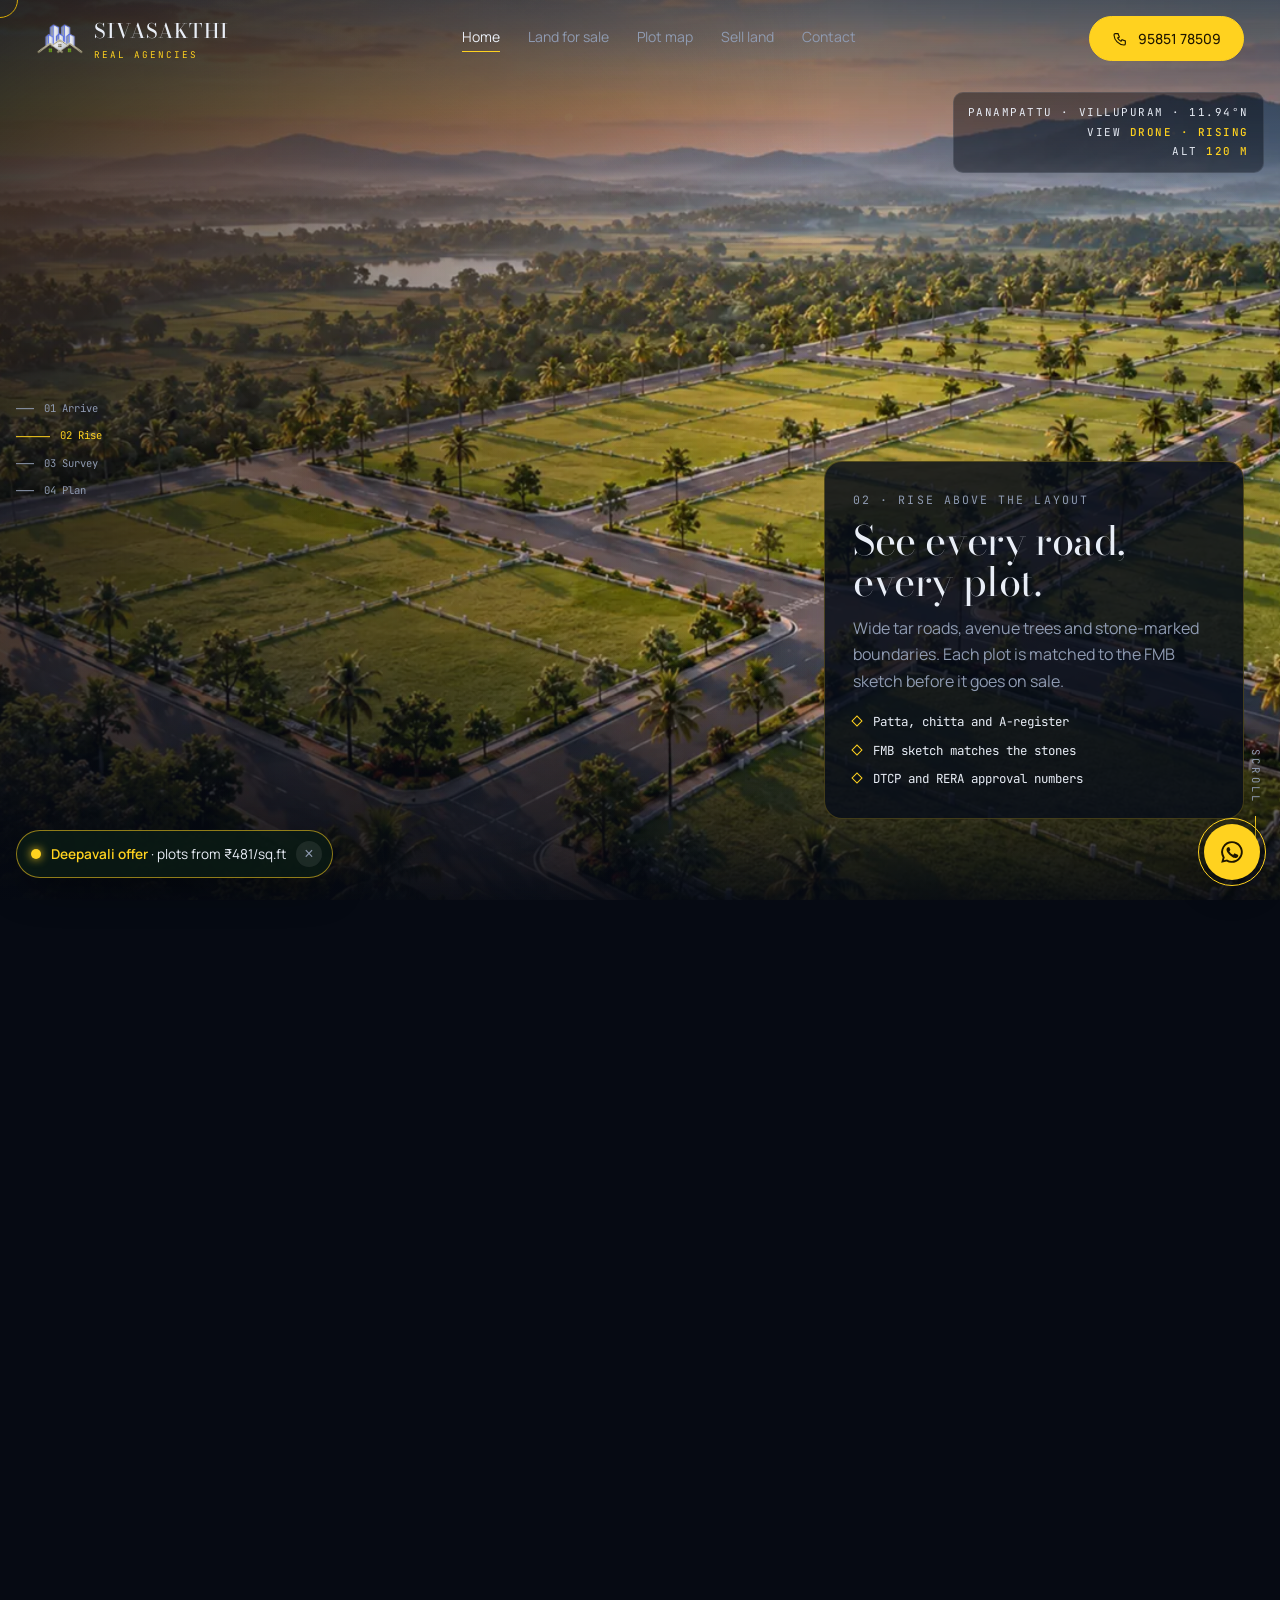
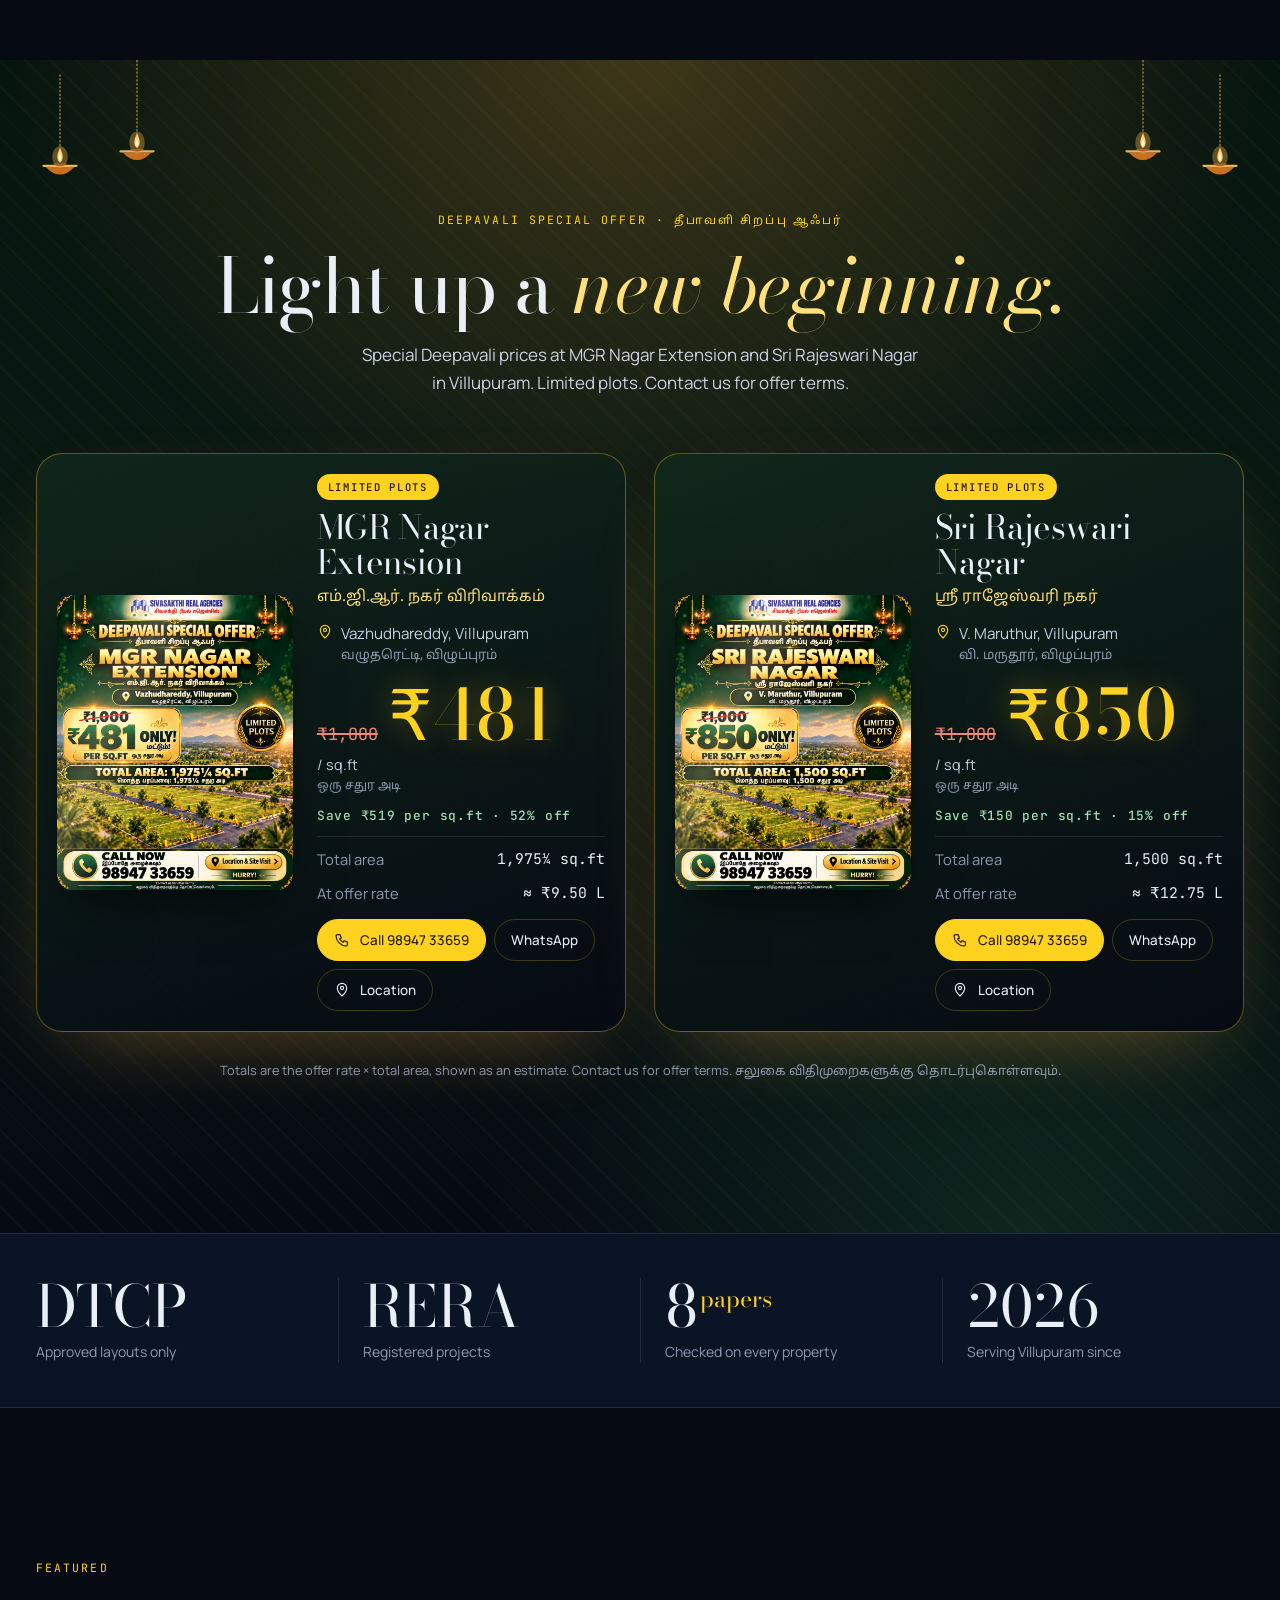
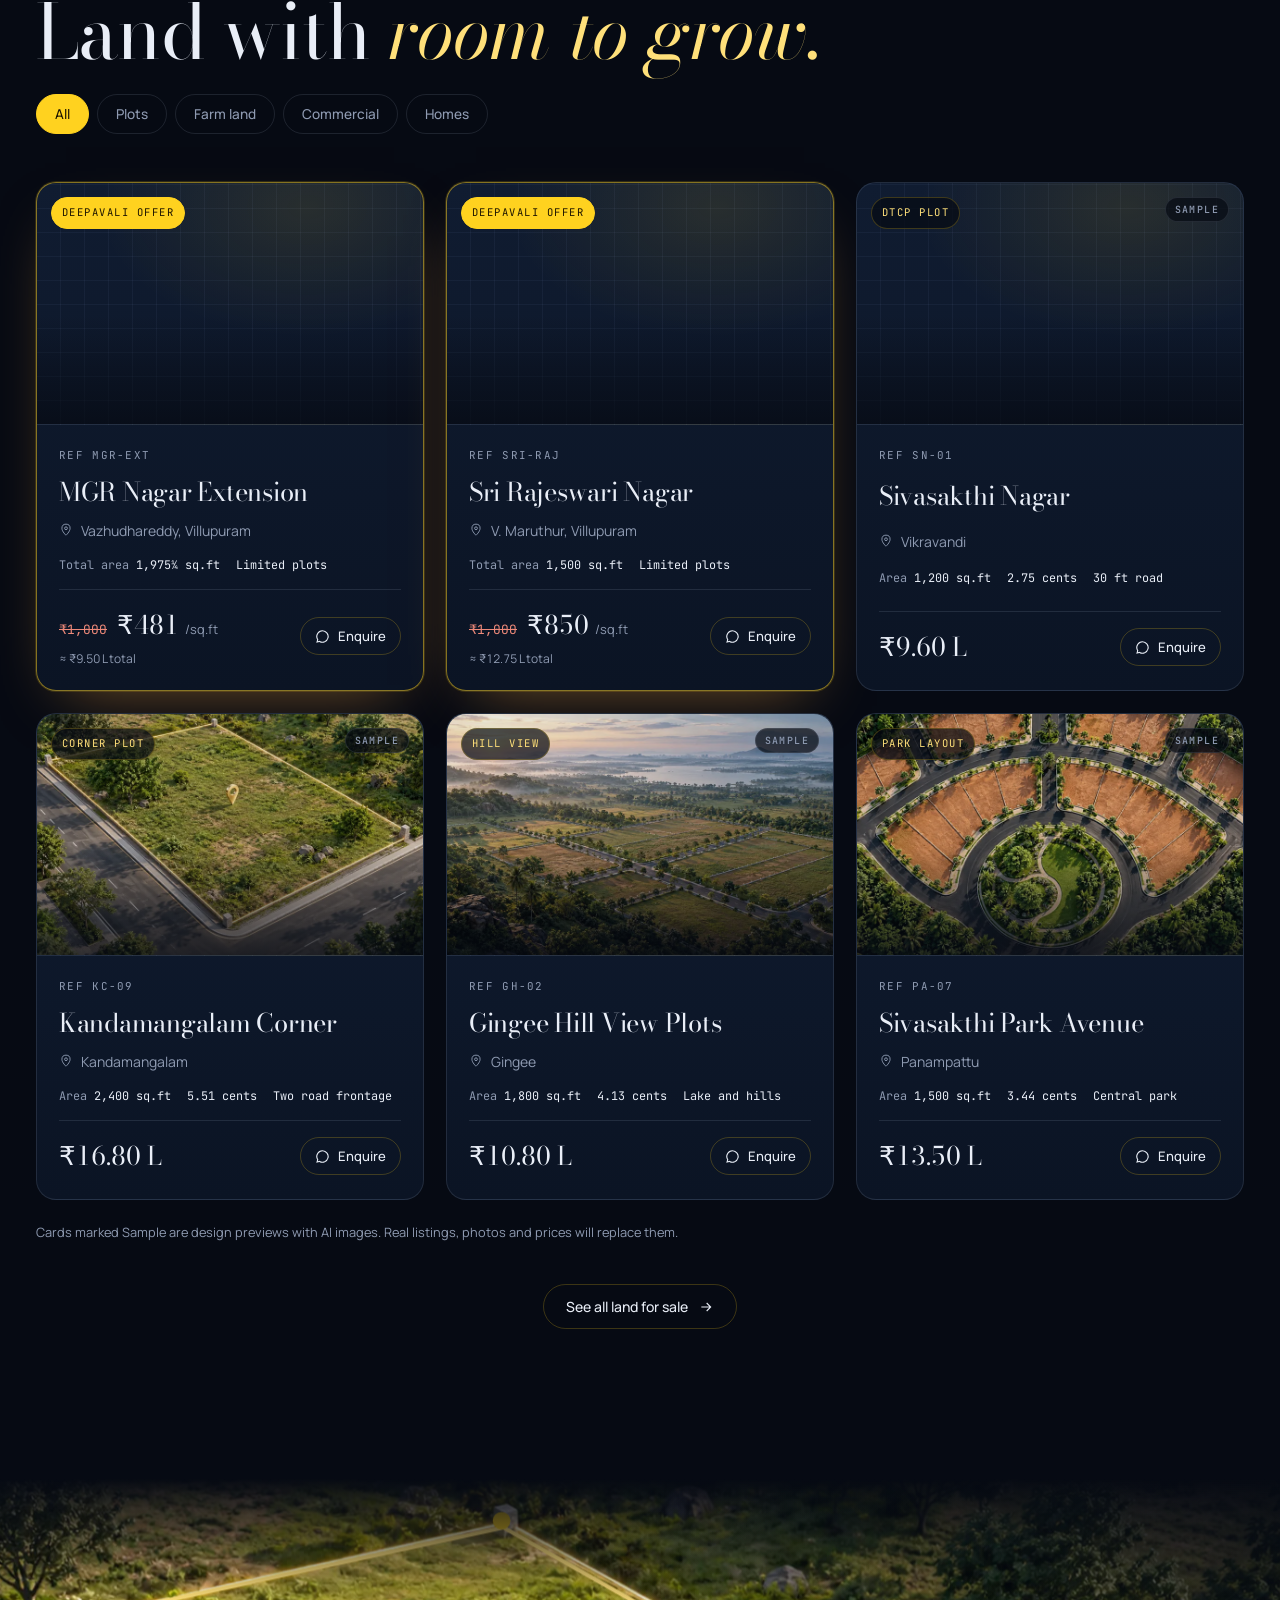
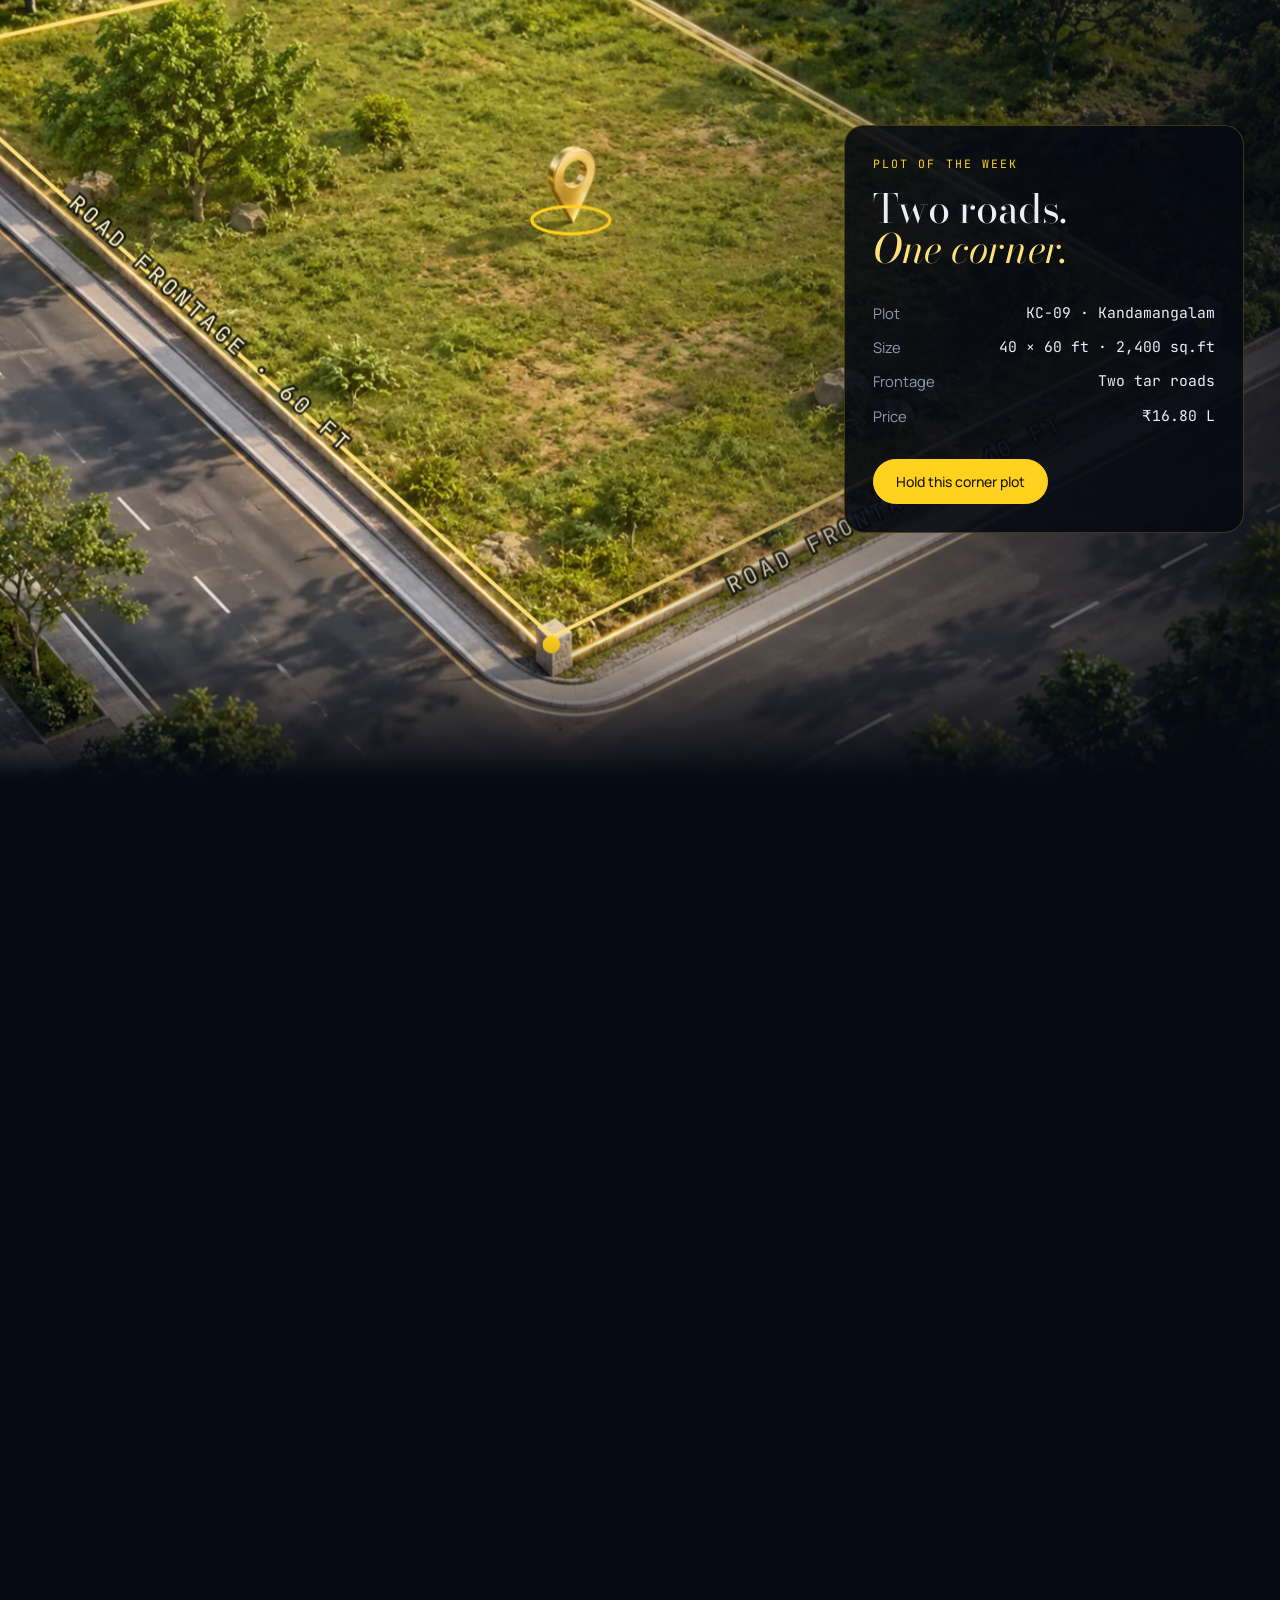
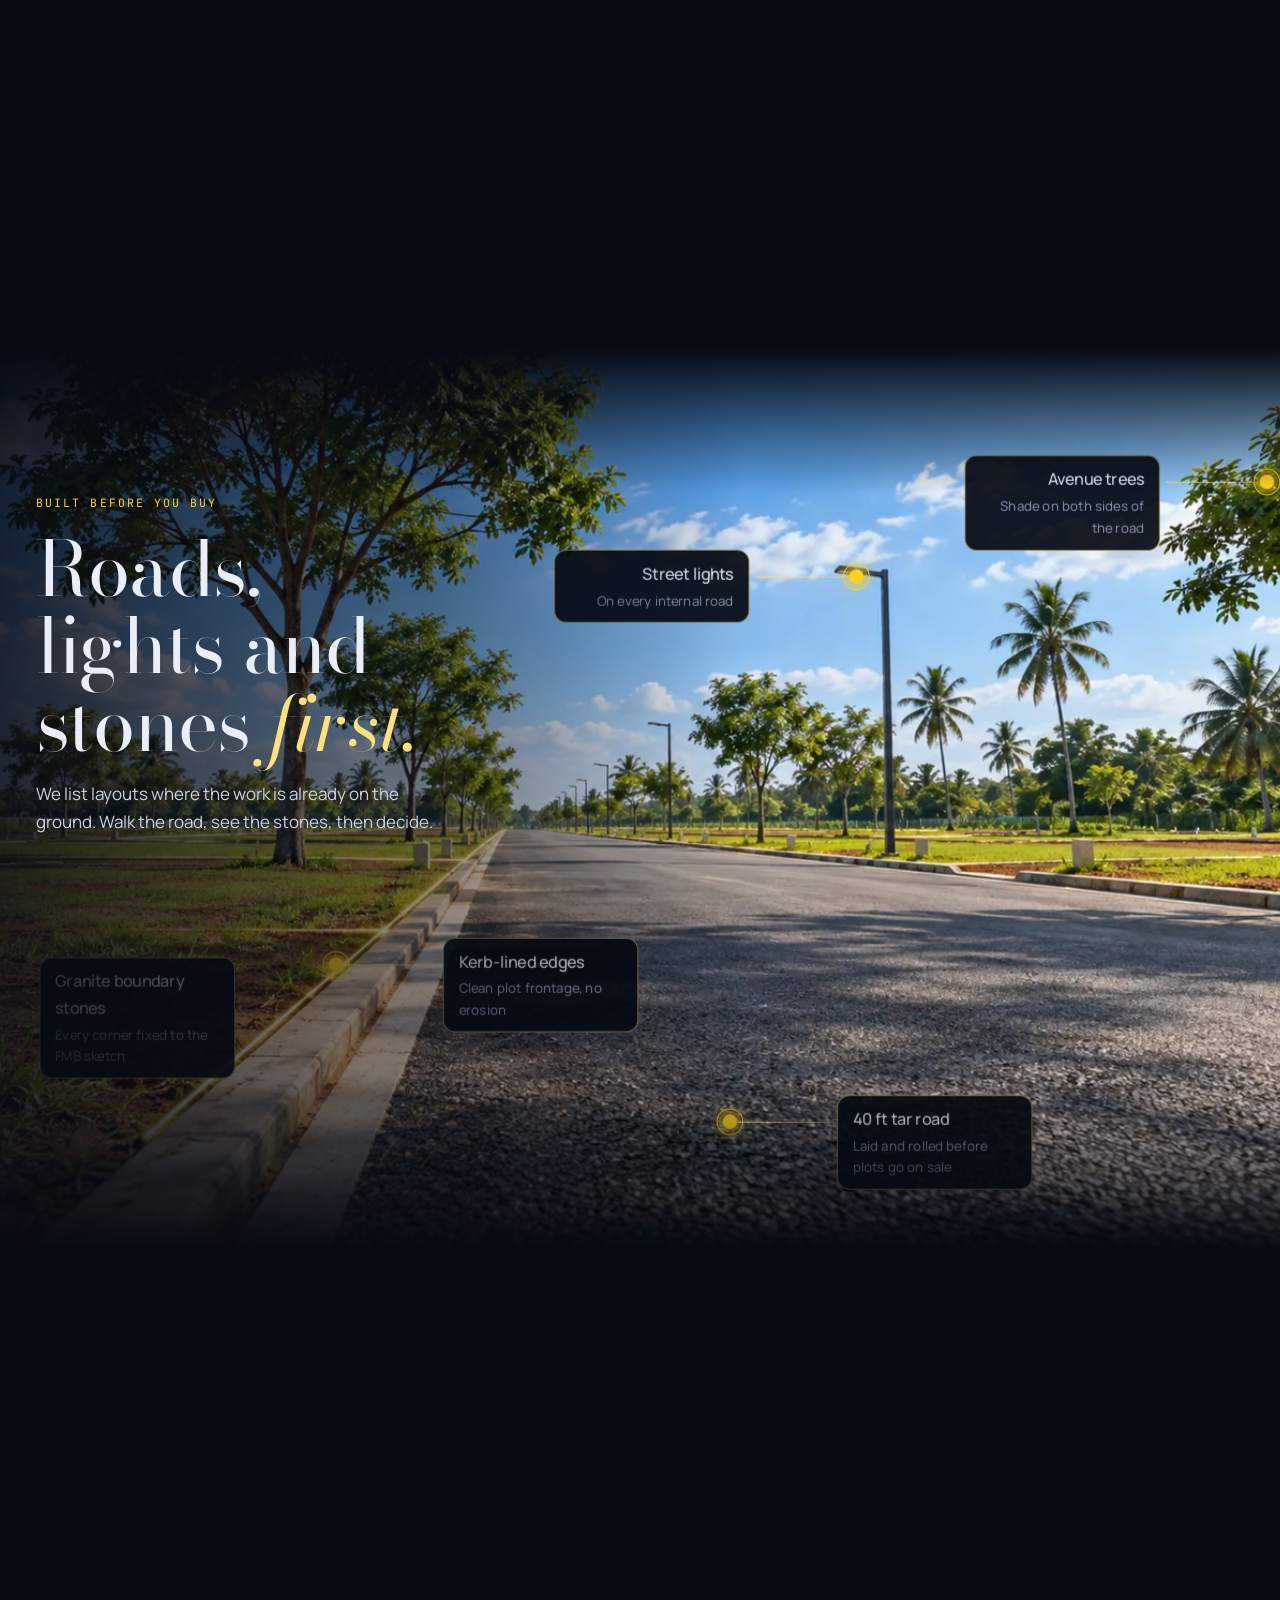
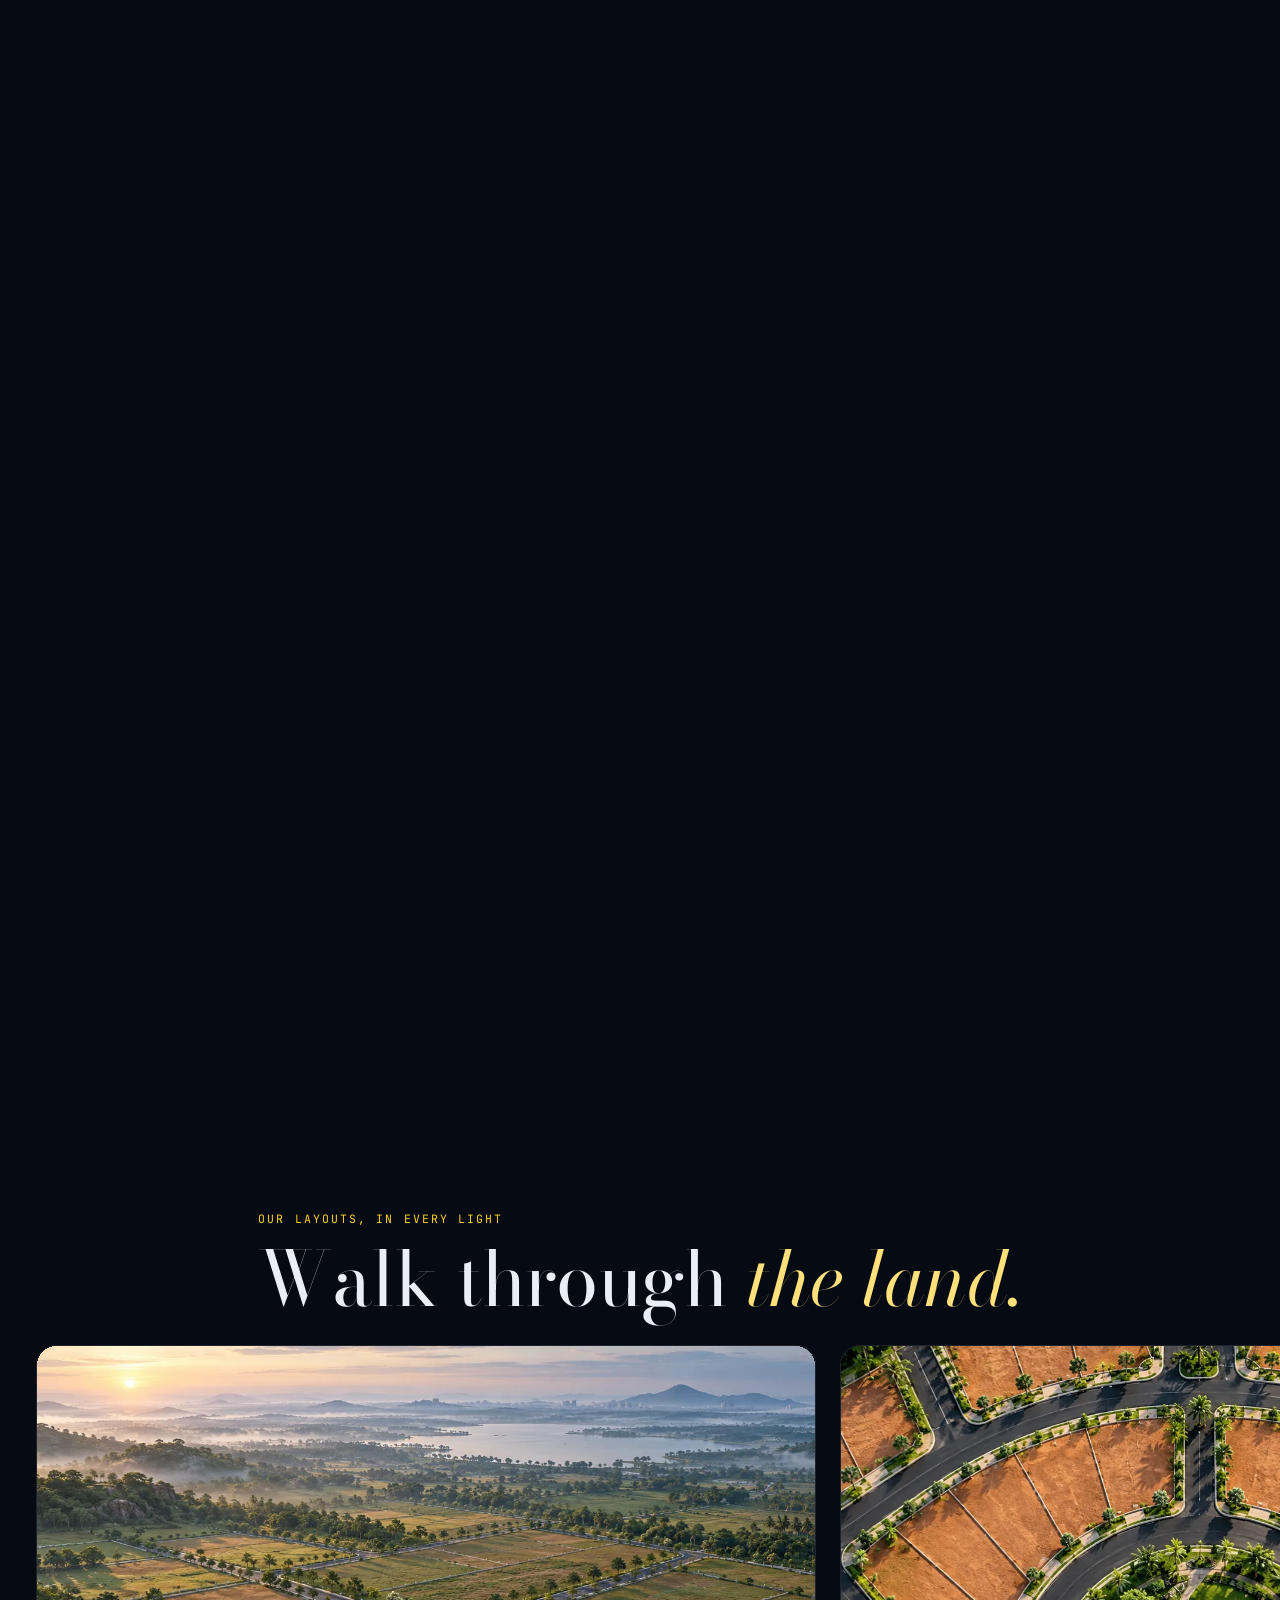
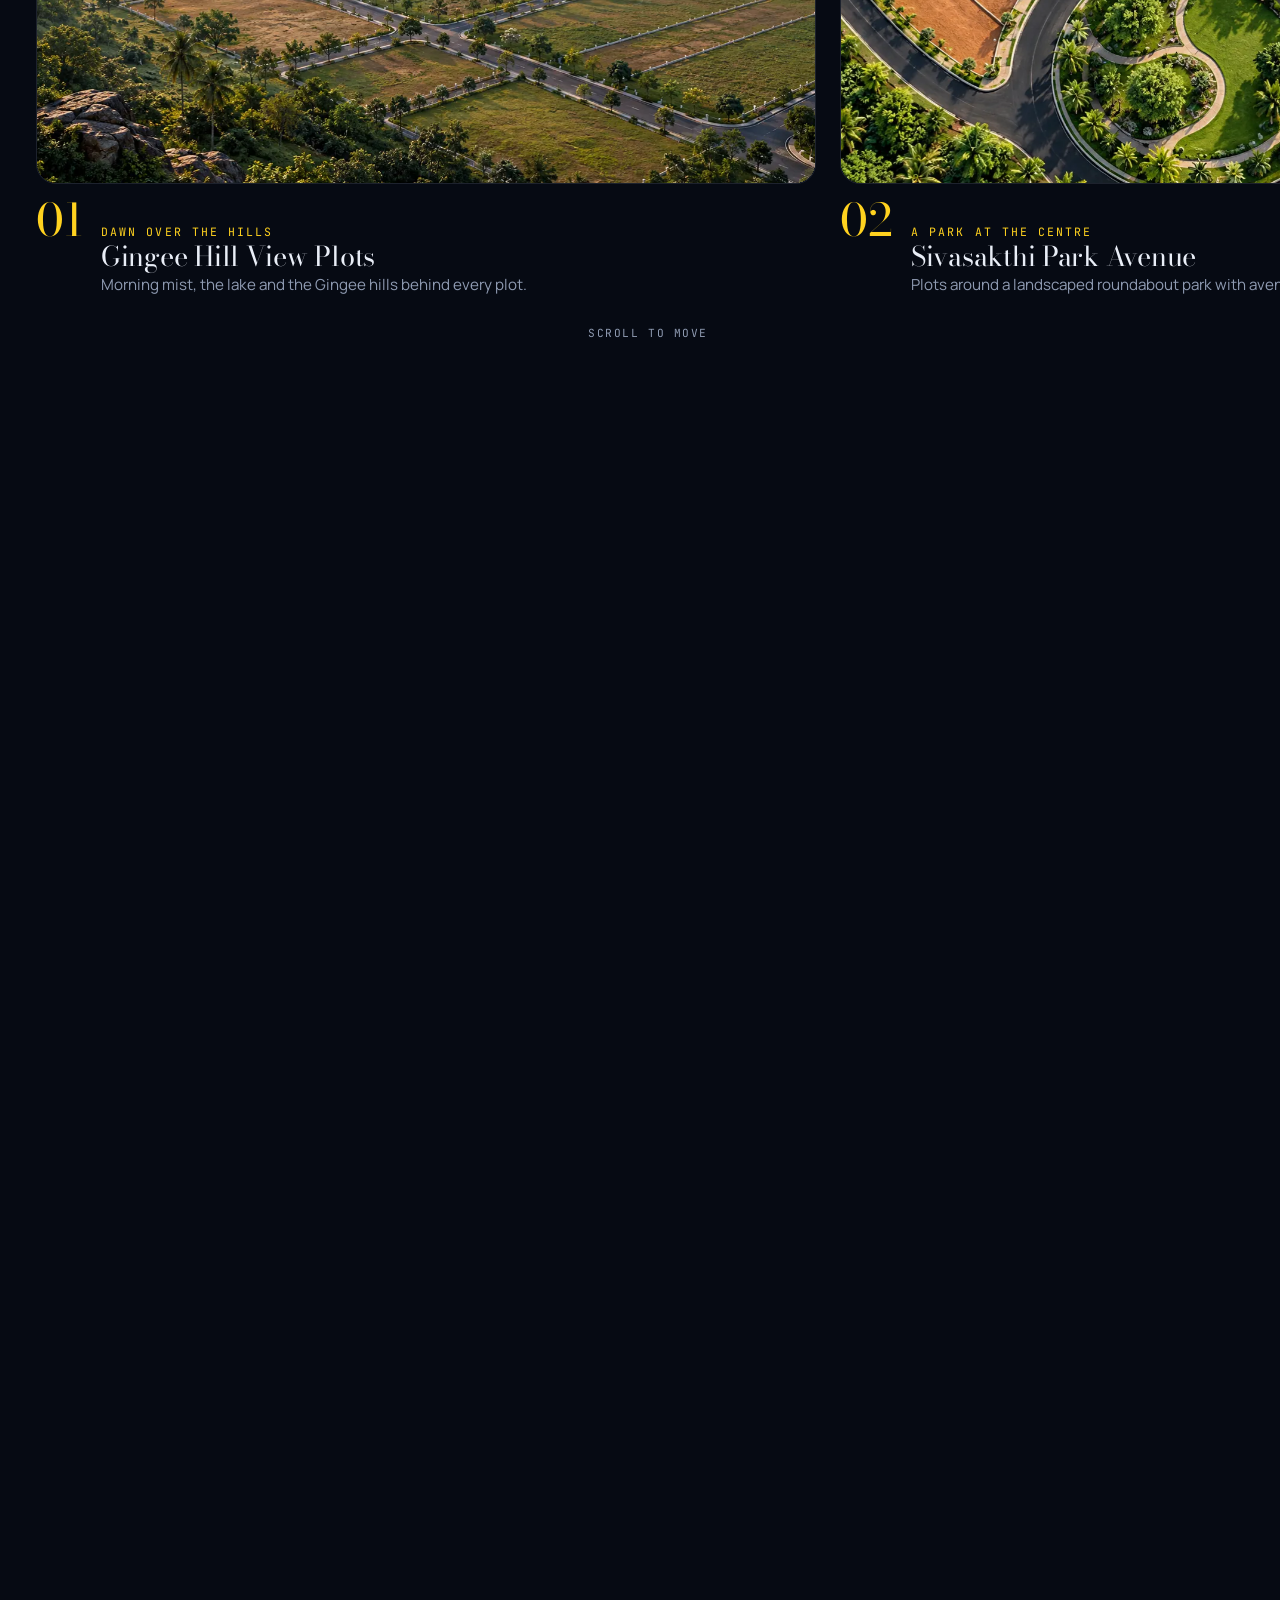
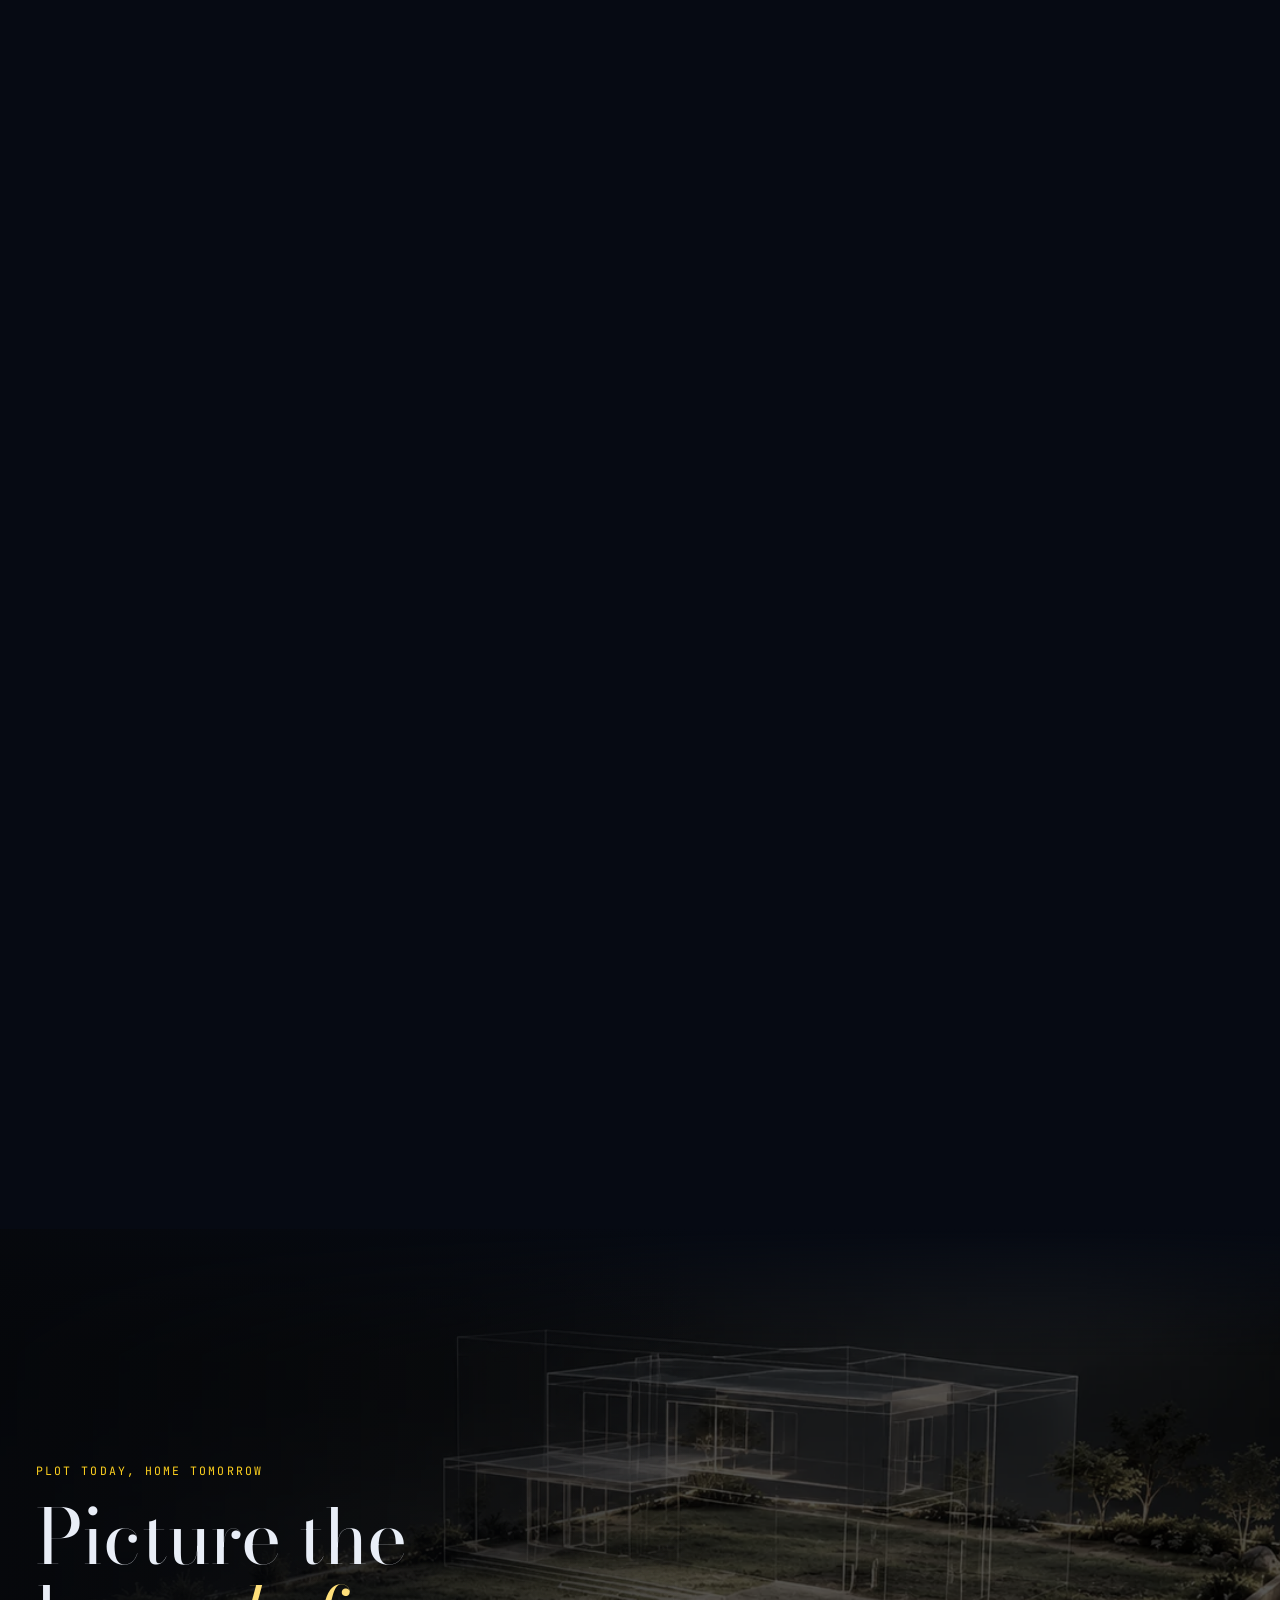
==== commit 7d6bb535: "Smoother, lighter motion and brand splash - Remove all backdrop blur, blend modes and SVG glow filte" ====
--- a/index.html
+++ b/index.html
@@ -21,6 +21,7 @@
 <link rel="preload" as="style" href="https://fonts.googleapis.com/css2?family=Bodoni+Moda:ital,opsz,wght@0,6..96,400;0,6..96,500;1,6..96,400&family=Manrope:wght@400;500;600&family=JetBrains+Mono:wght@400;500&family=Noto+Sans+Tamil:wght@400;500&display=swap">
 <link rel="stylesheet" href="https://fonts.googleapis.com/css2?family=Bodoni+Moda:ital,opsz,wght@0,6..96,400;0,6..96,500;1,6..96,400&family=Manrope:wght@400;500;600&family=JetBrains+Mono:wght@400;500&family=Noto+Sans+Tamil:wght@400;500&display=swap" media="print" onload="this.media='all'">
 <noscript><link rel="stylesheet" href="https://fonts.googleapis.com/css2?family=Bodoni+Moda:ital,opsz,wght@0,6..96,400;0,6..96,500;1,6..96,400&family=Manrope:wght@400;500;600&family=JetBrains+Mono:wght@400;500&family=Noto+Sans+Tamil:wght@400;500&display=swap"></noscript>
+<script>try{if(sessionStorage.getItem("siva-in"))document.documentElement.classList.add("no-splash");sessionStorage.setItem("siva-in","1")}catch(e){}</script>
 <link rel="stylesheet" href="assets/css/main.css">
 <link rel="preload" as="image" href="assets/img/ground-960.webp" imagesrcset="assets/img/ground-960.webp 960w, assets/img/ground.webp 1536w" imagesizes="110vw" fetchpriority="high">
 
@@ -59,6 +60,13 @@
 </script>
 </head>
 <body>
+<div class="splash" aria-hidden="true"><div class="sp-in">
+  <img src="assets/img/logo.png" alt="" width="96" height="61">
+  <b class="sp-name">Sivasakthi</b>
+  <span class="sp-sub">REAL AGENCIES</span>
+  <span class="sp-ta" lang="ta">வீடு · மனை · நிலம்</span>
+  <i class="sp-bar"></i>
+</div></div>
 <a class="skip" href="#main">Skip to content</a>
 <div class="cursor" id="cursor" aria-hidden="true"></div>
 <header class="nav" id="nav">
--- a/assets/css/main.css
+++ b/assets/css/main.css
@@ -47,8 +47,8 @@
 @keyframes loaderFallback{to{opacity:0;visibility:hidden}}
 
 /* nav */
-.nav{position:fixed;top:0;left:0;right:0;z-index:50;padding-top:calc(14px + env(safe-area-inset-top,0px));padding-bottom:14px;transition:background .4s,backdrop-filter .4s}
-.nav.solid{background:rgba(6,10,19,.72);backdrop-filter:blur(14px);-webkit-backdrop-filter:blur(14px);border-bottom:1px solid var(--hair)}
+.nav{position:fixed;top:0;left:0;right:0;z-index:50;padding-top:calc(14px + env(safe-area-inset-top,0px));padding-bottom:14px;transition:background .4s}
+.nav.solid{background:rgba(6,10,19,.93);border-bottom:1px solid var(--hair)}
 .nav .wrap{display:flex;align-items:center;justify-content:space-between;gap:16px}
 .logo{display:flex;align-items:center;gap:10px;text-decoration:none}
 .logo img{width:48px;height:auto;display:block}
@@ -70,7 +70,7 @@
 .stage{position:sticky;top:0;height:100svh;overflow:hidden}
 #rain{position:absolute;inset:0;width:100%;height:100%;pointer-events:none}
 .shade{position:absolute;inset:0;pointer-events:none;background:linear-gradient(90deg,rgba(6,10,19,.78) 0%,rgba(6,10,19,.35) 42%,transparent 65%),linear-gradient(180deg,rgba(6,10,19,.55) 0%,transparent 22%,transparent 72%,rgba(6,10,19,.92) 100%)}
-.timecode{position:absolute;z-index:2;right:max(16px,env(safe-area-inset-right,0px));top:calc(92px + env(safe-area-inset-top,0px));font-family:var(--mono);font-size:.68rem;letter-spacing:.14em;color:var(--moon);text-align:right;line-height:1.8;padding:10px 14px;border:1px solid var(--hair);border-radius:10px;background:rgba(6,10,19,.45);backdrop-filter:blur(8px);-webkit-backdrop-filter:blur(8px)}
+.timecode{position:absolute;z-index:2;right:max(16px,env(safe-area-inset-right,0px));top:calc(92px + env(safe-area-inset-top,0px));font-family:var(--mono);font-size:.68rem;letter-spacing:.14em;color:var(--moon);text-align:right;line-height:1.8;padding:10px 14px;border:1px solid var(--hair);border-radius:10px;background:rgba(6,10,19,.45)}
 .timecode b{color:var(--gold);font-weight:500}
 @media (max-width:860px){.timecode{display:none}}
 .phase{position:absolute;z-index:2;left:0;right:0;pointer-events:none}
@@ -80,7 +80,7 @@
 .phase-1 .row{display:flex;flex-wrap:wrap;align-items:flex-end;justify-content:space-between;gap:28px;margin-top:28px}
 .line{display:block;overflow:hidden;padding-bottom:.06em}
 .line > span{display:inline-block}
-.toggle{display:inline-grid;grid-template-columns:1fr 1fr;background:rgba(16,28,49,.7);backdrop-filter:blur(10px);-webkit-backdrop-filter:blur(10px);border:1px solid var(--hair);border-radius:999px;padding:5px;position:relative}
+.toggle{display:inline-grid;grid-template-columns:1fr 1fr;background:rgba(16,28,49,.9);border:1px solid var(--hair);border-radius:999px;padding:5px;position:relative}
 .toggle button{position:relative;z-index:1;border:0;background:none;color:var(--muted);font:500 .9rem var(--body);padding:12px 26px;border-radius:999px;cursor:pointer;transition:color .3s}
 .toggle button[aria-pressed="true"]{color:#1F1600}
 .toggle .pill{position:absolute;top:5px;bottom:5px;left:5px;width:calc(50% - 5px);background:var(--gold);border-radius:999px;transition:transform .5s cubic-bezier(.7,0,.2,1)}
@@ -90,7 +90,7 @@
 .phase-2,.phase-3{bottom:clamp(40px,9vh,110px);opacity:0}
 .phase-2 .wrap,.phase-3 .wrap{display:flex}
 .phase-2 .wrap{justify-content:flex-end}
-.phase-card{max-width:420px;padding:28px;border:1px solid var(--line);border-radius:18px;background:rgba(8,14,26,.62);backdrop-filter:blur(12px);-webkit-backdrop-filter:blur(12px);display:grid;gap:12px}
+.phase-card{max-width:420px;padding:28px;border:1px solid var(--line);border-radius:18px;background:rgba(8,14,26,.84);display:grid;gap:12px}
 .phase-card h3{font-size:var(--s3)}
 .phase-card p{color:var(--muted)}
 .ticks{display:grid;gap:8px;margin-top:6px;font-family:var(--mono);font-size:.78rem;color:var(--moon)}
@@ -217,7 +217,7 @@
 .inside .wrap{position:relative;padding-block:clamp(60px,10vw,120px);display:grid;gap:18px;width:100%}
 .inside h2{font-size:var(--s5);max-width:12ch}
 .inside .checks{display:flex;flex-wrap:wrap;gap:10px;font-family:var(--mono);font-size:.74rem}
-.inside .checks span{border:1px solid var(--line);border-radius:999px;padding:8px 14px;background:rgba(6,10,19,.5);backdrop-filter:blur(6px);-webkit-backdrop-filter:blur(6px)}
+.inside .checks span{border:1px solid var(--line);border-radius:999px;padding:8px 14px;background:rgba(6,10,19,.78)}
 /* office */
 .office-grid{display:grid;grid-template-columns:minmax(0,1fr) minmax(0,1fr);gap:clamp(28px,6vw,80px);align-items:center}
 .office-card{border:1px solid var(--line);border-radius:22px;padding:clamp(22px,4vw,34px);background:linear-gradient(160deg,var(--panel),var(--ink));display:grid;gap:20px}
@@ -266,7 +266,7 @@
 .burger[aria-expanded="true"] i:nth-child(1){transform:translateY(5px) rotate(45deg)}
 .burger[aria-expanded="true"] i:nth-child(2){opacity:0}
 .burger[aria-expanded="true"] i:nth-child(3){transform:translateY(-5px) rotate(-45deg)}
-.menu{position:fixed;inset:0;z-index:49;background:rgba(6,10,19,.97);backdrop-filter:blur(10px);-webkit-backdrop-filter:blur(10px);display:flex;flex-direction:column;justify-content:center;gap:6px;padding:calc(90px + env(safe-area-inset-top,0px)) max(24px,env(safe-area-inset-right,0px)) calc(40px + env(safe-area-inset-bottom,0px)) max(24px,env(safe-area-inset-left,0px));clip-path:circle(0 at calc(100% - 44px) 44px);transition:clip-path .7s cubic-bezier(.7,0,.2,1);visibility:hidden}
+.menu{position:fixed;inset:0;z-index:49;background:rgba(6,10,19,.97);display:flex;flex-direction:column;justify-content:center;gap:6px;padding:calc(90px + env(safe-area-inset-top,0px)) max(24px,env(safe-area-inset-right,0px)) calc(40px + env(safe-area-inset-bottom,0px)) max(24px,env(safe-area-inset-left,0px));clip-path:circle(0 at calc(100% - 44px) 44px);transition:clip-path .7s cubic-bezier(.7,0,.2,1);visibility:hidden}
 .menu.open{clip-path:circle(150% at calc(100% - 44px) 44px);visibility:visible}
 .menu a{font-family:var(--display);font-size:clamp(2.2rem,9vw,3.2rem);text-decoration:none;line-height:1.15;color:var(--moon)}
 .menu a[aria-current="page"]{color:var(--gold-soft);font-style:italic}
@@ -352,10 +352,10 @@
 .hero2 .frame{position:absolute;left:0;top:0;width:100%;height:100%}
 .hero2 .frame > img,.hero2 .frame > svg{position:absolute;inset:0;width:100%;height:100%;display:block}
 .hero2 .frame > img{object-fit:cover}
-.hero2 .sunfx{mix-blend-mode:screen;pointer-events:none}
+.hero2 .sunfx{opacity:.8;pointer-events:none}
 .hero2 .survey{pointer-events:none;overflow:visible}
-.survey .bound{fill:none;stroke:#FFE07A;stroke-width:3;filter:drop-shadow(0 0 6px rgba(255,210,31,.9))}
-.survey .bfill{fill:#FFD21F;opacity:0;mix-blend-mode:soft-light}
+.survey .bound{fill:none;stroke:#FFE07A;stroke-width:3}
+.survey .bfill{fill:#FFD21F;opacity:0}
 .survey .dims{opacity:0}
 .survey .dims text,.survey .pin text,.survey .ctag text{font-family:var(--mono);font-size:12px;letter-spacing:.12em;fill:#FFF3C4;paint-order:stroke;stroke:rgba(6,10,19,.75);stroke-width:3px}
 .survey .pin{opacity:0}
@@ -367,9 +367,9 @@
 .survey .ctag rect{fill:rgba(6,10,19,.82);stroke:rgba(255,224,122,.7);stroke-width:1;vector-effect:non-scaling-stroke}
 .survey .ctag text{stroke:none;font-size:12.5px;fill:#E9EEF7}
 .survey .ctag .tid{fill:#FFD21F;font-weight:500}
-.scanline{position:absolute;left:0;right:0;top:0;height:22%;opacity:0;pointer-events:none;background:linear-gradient(180deg,transparent,rgba(255,210,31,.10) 70%,rgba(255,231,140,.55) 98%,transparent);mix-blend-mode:screen}
+.scanline{position:absolute;left:0;right:0;top:0;height:22%;opacity:0;pointer-events:none;background:linear-gradient(180deg,transparent,rgba(255,210,31,.10) 70%,rgba(255,231,140,.55) 98%,transparent)}
 #dust{position:absolute;inset:0;width:100%;height:100%;pointer-events:none;z-index:1}
-.flash{position:absolute;inset:0;background:radial-gradient(70% 60% at 60% 40%,#FFE6A8,transparent 70%);opacity:0;pointer-events:none;mix-blend-mode:screen;z-index:1}
+.flash{position:absolute;inset:0;background:radial-gradient(70% 60% at 60% 40%,#FFE6A8,transparent 70%);opacity:0;pointer-events:none;z-index:1}
 .hero2 .shade{z-index:1;background:linear-gradient(90deg,rgba(6,10,19,.72) 0%,rgba(6,10,19,.28) 42%,transparent 65%),linear-gradient(180deg,rgba(6,10,19,.55) 0%,transparent 24%,transparent 70%,rgba(6,10,19,.92) 100%)}
 .hero2 .phase,.hero2 .timecode,.hero2 .progress,.hero2 .scrollhint{z-index:3}
 @media (max-width:860px){.hero2 .shade{background:linear-gradient(180deg,rgba(6,10,19,.7) 0%,rgba(6,10,19,.25) 40%,rgba(6,10,19,.35) 70%,rgba(6,10,19,.95) 100%)}}
@@ -381,7 +381,7 @@
 .hero2 .l-top{opacity:0;visibility:hidden;transform-origin:50% 50%}
 .plan{overflow:visible}
 .plan .pp{fill:#FFD21F;fill-opacity:0;stroke:#FFE07A;stroke-width:3;transition:fill-opacity .3s}
-.plan .pp.st-a{filter:drop-shadow(0 0 6px rgba(255,210,31,.85))}
+
 .plan .pp.st-b{fill:#5B78B8;stroke:#A9BEE8}
 .plan .plan-labels,.plan .compass2{opacity:0}
 .plan .plan-labels text{font-family:var(--mono);font-size:20px;letter-spacing:.3em;fill:#FFF3C4;text-anchor:middle;paint-order:stroke;stroke:rgba(6,10,19,.7);stroke-width:4px}
@@ -406,7 +406,7 @@
 .built-copy h2{max-width:11ch}
 .built-copy .lede{max-width:40ch;color:#C9D2E3}
 .built-list{display:none;list-style:none;margin:8px 0 0;padding:0;gap:10px}
-.built-list li{display:grid;gap:2px;padding:12px 14px;border-radius:12px;background:rgba(6,10,19,.7);border:1px solid var(--line);backdrop-filter:blur(8px);-webkit-backdrop-filter:blur(8px)}
+.built-list li{display:grid;gap:2px;padding:12px 14px;border-radius:12px;background:rgba(6,10,19,.86);border:1px solid var(--line)}
 .built-list b{font-weight:500}.built-list span{color:var(--muted);font-size:.88rem}
 .callouts{position:absolute;inset:0}
 .co{position:absolute;left:var(--x);top:var(--y);width:0;height:0}
@@ -416,7 +416,7 @@
 .co-line{position:absolute;top:0;height:1px;width:90px;background:linear-gradient(90deg,#FFE07A,rgba(255,224,122,.4));transform:scaleX(0);transition:transform .5s .15s cubic-bezier(.6,0,.2,1)}
 .co-r .co-line{left:8px;transform-origin:left}
 .co-l .co-line{right:8px;transform-origin:right}
-.co-card{position:absolute;top:-26px;min-width:190px;padding:10px 14px;border-radius:12px;background:rgba(6,10,19,.82);border:1px solid rgba(255,224,122,.5);backdrop-filter:blur(10px);-webkit-backdrop-filter:blur(10px);display:grid;gap:2px;opacity:0;transform:translateY(8px);transition:opacity .45s .4s,transform .45s .4s}
+.co-card{position:absolute;top:-26px;min-width:190px;padding:10px 14px;border-radius:12px;background:rgba(6,10,19,.92);border:1px solid rgba(255,224,122,.5);display:grid;gap:2px;opacity:0;transform:translateY(8px);transition:opacity .45s .4s,transform .45s .4s}
 .co-r .co-card{left:104px}.co-l .co-card{right:104px;text-align:right}
 .co-card b{font-weight:500;font-size:.98rem;color:var(--moon)}
 .co-card span{font-size:.8rem;color:var(--muted)}
@@ -460,15 +460,15 @@
 .spot-media .frame,.dream-media .frame{position:absolute}
 .spot-media img,.dream-media img{position:absolute;inset:0;width:100%;height:100%;object-fit:cover}
 .spot-svg,.dream-svg{position:absolute;inset:0;width:100%;height:100%;overflow:visible}
-#spotBound{fill:rgba(255,210,31,calc(var(--dims,0) * .12));stroke:#FFE07A;stroke-width:4;stroke-linejoin:round;filter:drop-shadow(0 0 10px rgba(255,210,31,calc(var(--glow,.8))))}
-.spot-stones circle{fill:#FFD21F;opacity:var(--dims,0);filter:drop-shadow(0 0 8px #FFD21F)}
+#spotBound{fill:rgba(255,210,31,calc(var(--dims,0) * .12));stroke:#FFE07A;stroke-width:4;stroke-linejoin:round}
+.spot-stones circle{fill:#FFD21F;opacity:var(--dims,0)}
 .spot-dims{opacity:var(--dims,0)}
 .spot-dims text{font-family:var(--mono);font-size:22px;letter-spacing:.22em;fill:#FFF3C4;text-anchor:middle;paint-order:stroke;stroke:rgba(6,10,19,.75);stroke-width:5px}
 .spot-pin ellipse{fill:none;stroke:#FFD21F;stroke-width:3;transform-box:fill-box;transform-origin:center;animation:pinring 2.4s ease-out infinite}
 .spot-pin .r2{animation-delay:1.2s}
 .spot-shade{position:absolute;inset:0;pointer-events:none;background:linear-gradient(270deg,rgba(6,10,19,.8) 0%,rgba(6,10,19,.3) 34%,transparent 55%),linear-gradient(180deg,var(--ink) 0%,transparent 14%,transparent 84%,var(--ink) 100%)}
 .spot-copy{position:relative;z-index:2;height:100%;display:flex;align-items:center;justify-content:flex-end}
-.spot-card{width:min(400px,100%);padding:28px;border-radius:20px;background:rgba(6,10,19,.72);border:1px solid var(--line);backdrop-filter:blur(14px);-webkit-backdrop-filter:blur(14px);display:grid;gap:16px;opacity:var(--card,1);transform:translateY(calc((1 - var(--card,1)) * 30px))}
+.spot-card{width:min(400px,100%);padding:28px;border-radius:20px;background:rgba(6,10,19,.88);border:1px solid var(--line);display:grid;gap:16px;opacity:var(--card,1);transform:translateY(calc((1 - var(--card,1)) * 30px))}
 .spot-card h2{font-size:var(--s3)}
 @media (max-width:900px){.spot{height:auto}.spot-stage{position:relative;height:auto;min-height:100svh}.spot-copy{align-items:flex-end;padding-block:58vh 40px}.spot-shade{background:linear-gradient(180deg,var(--ink) 0%,transparent 14%,transparent 45%,rgba(6,10,19,.95) 72%)}.spot-card{--card:1}}
 
@@ -506,7 +506,7 @@
 .dream-media .d-lit{clip-path:circle(0% at 66% 32%)}
 .dream-svg .dl{opacity:0;transition:opacity .6s}
 .dream-svg .dl.on{opacity:1}
-.dream-svg .dl circle{fill:#FFD21F;filter:drop-shadow(0 0 8px #FFD21F)}
+.dream-svg .dl circle{fill:#FFD21F}
 .dream-svg .dl line{stroke:#FFE07A;stroke-width:1.5;stroke-dasharray:300;stroke-dashoffset:300;transition:stroke-dashoffset .8s .2s}
 .dream-svg .dl.on line{stroke-dashoffset:0}
 .dream-svg .dl text{font-family:var(--mono);font-size:19px;letter-spacing:.18em;fill:#FFF3C4;paint-order:stroke;stroke:rgba(6,10,19,.8);stroke-width:5px}
@@ -541,10 +541,10 @@
 .offers-head h2{font-size:var(--s4)}
 .offers-head .lede{max-width:56ch;color:#C9D2E3}
 .offer-grid{display:grid;grid-template-columns:repeat(2,minmax(0,1fr));gap:28px}
-.oc{display:grid;grid-template-columns:minmax(0,.9fr) minmax(0,1.1fr);gap:24px;align-items:center;padding:20px;border-radius:26px;border:1px solid rgba(255,210,31,.35);background:linear-gradient(160deg,rgba(18,40,28,.85),rgba(6,10,19,.9));box-shadow:0 30px 80px -40px rgba(255,170,60,.45);backdrop-filter:blur(6px);-webkit-backdrop-filter:blur(6px)}
+.oc{display:grid;grid-template-columns:minmax(0,.9fr) minmax(0,1.1fr);gap:24px;align-items:center;padding:20px;border-radius:26px;border:1px solid rgba(255,210,31,.35);background:linear-gradient(160deg,rgba(18,40,28,.85),rgba(6,10,19,.9));box-shadow:0 30px 80px -40px rgba(255,170,60,.45)}
 .oc-poster{position:relative;display:block;padding:0;border:0;border-radius:16px;overflow:hidden;cursor:zoom-in;background:#0a1a14;transition:transform .5s cubic-bezier(.2,.7,.2,1);transform-style:preserve-3d;box-shadow:0 20px 50px -20px rgba(0,0,0,.8)}
 .oc-poster img{display:block;width:100%;height:auto;aspect-ratio:1122/1402}
-.oc-shine{position:absolute;inset:0;background:linear-gradient(115deg,transparent calc(var(--sx,30%) - 20%),rgba(255,240,190,.28) var(--sx,30%),transparent calc(var(--sx,30%) + 20%));mix-blend-mode:screen;pointer-events:none}
+.oc-shine{position:absolute;inset:0;background:linear-gradient(115deg,transparent calc(var(--sx,30%) - 20%),rgba(255,240,190,.28) var(--sx,30%),transparent calc(var(--sx,30%) + 20%));pointer-events:none}
 .oc-zoom{position:absolute;left:50%;bottom:12px;transform:translateX(-50%) translateY(6px);font:500 .72rem var(--mono);letter-spacing:.12em;text-transform:uppercase;padding:7px 12px;border-radius:999px;background:rgba(6,10,19,.8);color:var(--gold-soft);opacity:0;transition:opacity .3s,transform .3s}
 .oc-poster:hover .oc-zoom,.oc-poster:focus-visible .oc-zoom{opacity:1;transform:translateX(-50%)}
 .oc-body{display:grid;gap:10px;align-content:center;min-width:0}
@@ -568,7 +568,7 @@
 .oc-acts .btn{padding:11px 16px;font-size:.84rem}
 .offers-terms{text-align:center;margin-top:28px}
 .poster-box{border:0;padding:0;background:transparent;max-width:min(92vw,560px);max-height:92vh;overflow:visible}
-.poster-box::backdrop{background:rgba(3,6,12,.86);backdrop-filter:blur(6px)}
+.poster-box::backdrop{background:rgba(3,6,12,.86)}
 .poster-box img{display:block;width:100%;height:auto;max-height:88vh;object-fit:contain;border-radius:14px}
 .pb-close{position:absolute;top:-14px;right:-14px;width:40px;height:40px;border-radius:50%;border:0;background:var(--gold);color:#1F1600;font-size:1.5rem;line-height:1;cursor:pointer}
 @media (max-width:1100px){.offer-grid{grid-template-columns:1fr}.oc{grid-template-columns:minmax(0,.8fr) minmax(0,1.2fr)}}
@@ -583,7 +583,7 @@
 .card .price .tot{display:block;font-family:var(--body);font-size:.75rem;color:var(--muted);margin-top:2px}
 
 /* floating offer pill */
-.offer-pill{position:fixed;z-index:54;left:calc(16px + env(safe-area-inset-left,0px));bottom:calc(22px + env(safe-area-inset-bottom,0px));display:flex;align-items:center;gap:10px;max-width:calc(100vw - 110px);padding:10px 10px 10px 14px;border-radius:999px;background:rgba(10,26,20,.92);border:1px solid rgba(255,210,31,.55);color:var(--moon);text-decoration:none;font-size:.85rem;backdrop-filter:blur(10px);-webkit-backdrop-filter:blur(10px);box-shadow:0 14px 40px -12px rgba(0,0,0,.7);transform:translateY(140%);opacity:0;transition:transform .6s cubic-bezier(.2,.9,.3,1.2),opacity .4s}
+.offer-pill{position:fixed;z-index:54;left:calc(16px + env(safe-area-inset-left,0px));bottom:calc(22px + env(safe-area-inset-bottom,0px));display:flex;align-items:center;gap:10px;max-width:calc(100vw - 110px);padding:10px 10px 10px 14px;border-radius:999px;background:rgba(10,26,20,.92);border:1px solid rgba(255,210,31,.55);color:var(--moon);text-decoration:none;font-size:.85rem;box-shadow:0 14px 40px -12px rgba(0,0,0,.7);transform:translateY(140%);opacity:0;transition:transform .6s cubic-bezier(.2,.9,.3,1.2),opacity .4s}
 .offer-pill.show{transform:none;opacity:1}
 .offer-pill.away{transform:translateY(140%);opacity:0}
 .offer-pill b{color:var(--gold);font-weight:600}
@@ -619,5 +619,23 @@
 .plan-tip .t-a{color:#FFD21F}.plan-tip .t-b{color:#A9BEE8}.plan-tip .t-s{color:#8F9BB2}
 #sunGlow{transform-box:fill-box;transform-origin:center;animation:sunPulse 4.5s ease-in-out infinite}
 @keyframes sunPulse{0%,100%{transform:scale(1)}50%{transform:scale(1.07)}}
-/* skip rendering work for sections that are off screen until they are needed */
-.stats,#listings,.docs,.office,.teaser,footer,.faq{content-visibility:auto;contain-intrinsic-size:auto 900px}
+/* brand splash: first visit in a session only, pure CSS so it never holds the page back */
+.splash{position:fixed;inset:0;z-index:200;display:grid;place-items:center;background:radial-gradient(80% 60% at 50% 45%,#13213B 0%,#060A13 70%);animation:spOut .55s cubic-bezier(.7,0,.3,1) 1.45s forwards;pointer-events:none}
+.no-splash .splash{display:none}
+.sp-in{display:grid;justify-items:center;gap:6px;text-align:center}
+.sp-in img{width:96px;height:auto;margin-bottom:10px;animation:spUp .8s cubic-bezier(.16,1,.3,1) both}
+.sp-name{font-family:var(--display);font-weight:400;font-size:clamp(2.4rem,9vw,4.2rem);line-height:1;color:#F4EFE4;letter-spacing:.01em;animation:spUp .8s .08s cubic-bezier(.16,1,.3,1) both}
+.sp-sub{font-family:var(--mono);font-size:.72rem;letter-spacing:.42em;color:#FFD21F;padding-left:.42em;animation:spUp .8s .16s cubic-bezier(.16,1,.3,1) both}
+.sp-ta{font-family:var(--tamil);font-size:.86rem;color:#8F9BB2;margin-top:6px;animation:spUp .8s .24s cubic-bezier(.16,1,.3,1) both}
+.sp-bar{display:block;width:140px;height:1px;margin-top:18px;background:rgba(255,210,31,.18);position:relative;overflow:hidden}
+.sp-bar::after{content:"";position:absolute;inset:0;background:#FFD21F;transform:scaleX(0);transform-origin:left;animation:spBar 1.3s cubic-bezier(.6,0,.2,1) .1s forwards}
+@keyframes spUp{from{opacity:0;transform:translateY(14px)}to{opacity:1;transform:none}}
+@keyframes spBar{to{transform:scaleX(1)}}
+@keyframes spOut{to{opacity:0;visibility:hidden;transform:scale(1.03)}}
+/* hero headline waits for the splash to lift */
+html:not(.no-splash) .intro-line>span{animation-delay:1.45s}
+html:not(.no-splash) .intro-line:nth-child(3)>span{animation-delay:1.53s}
+html:not(.no-splash) .intro-line:nth-child(4)>span{animation-delay:1.61s}
+html:not(.no-splash) .intro-fade{animation-delay:1.7s}
+@media (prefers-reduced-motion:reduce){.splash{animation-delay:.6s;animation-duration:.3s}.sp-in>*{animation:none}.sp-bar::after{animation:none;transform:none}}
+@media (max-width:760px){footer{padding-bottom:calc(96px + env(safe-area-inset-bottom,0px))}}
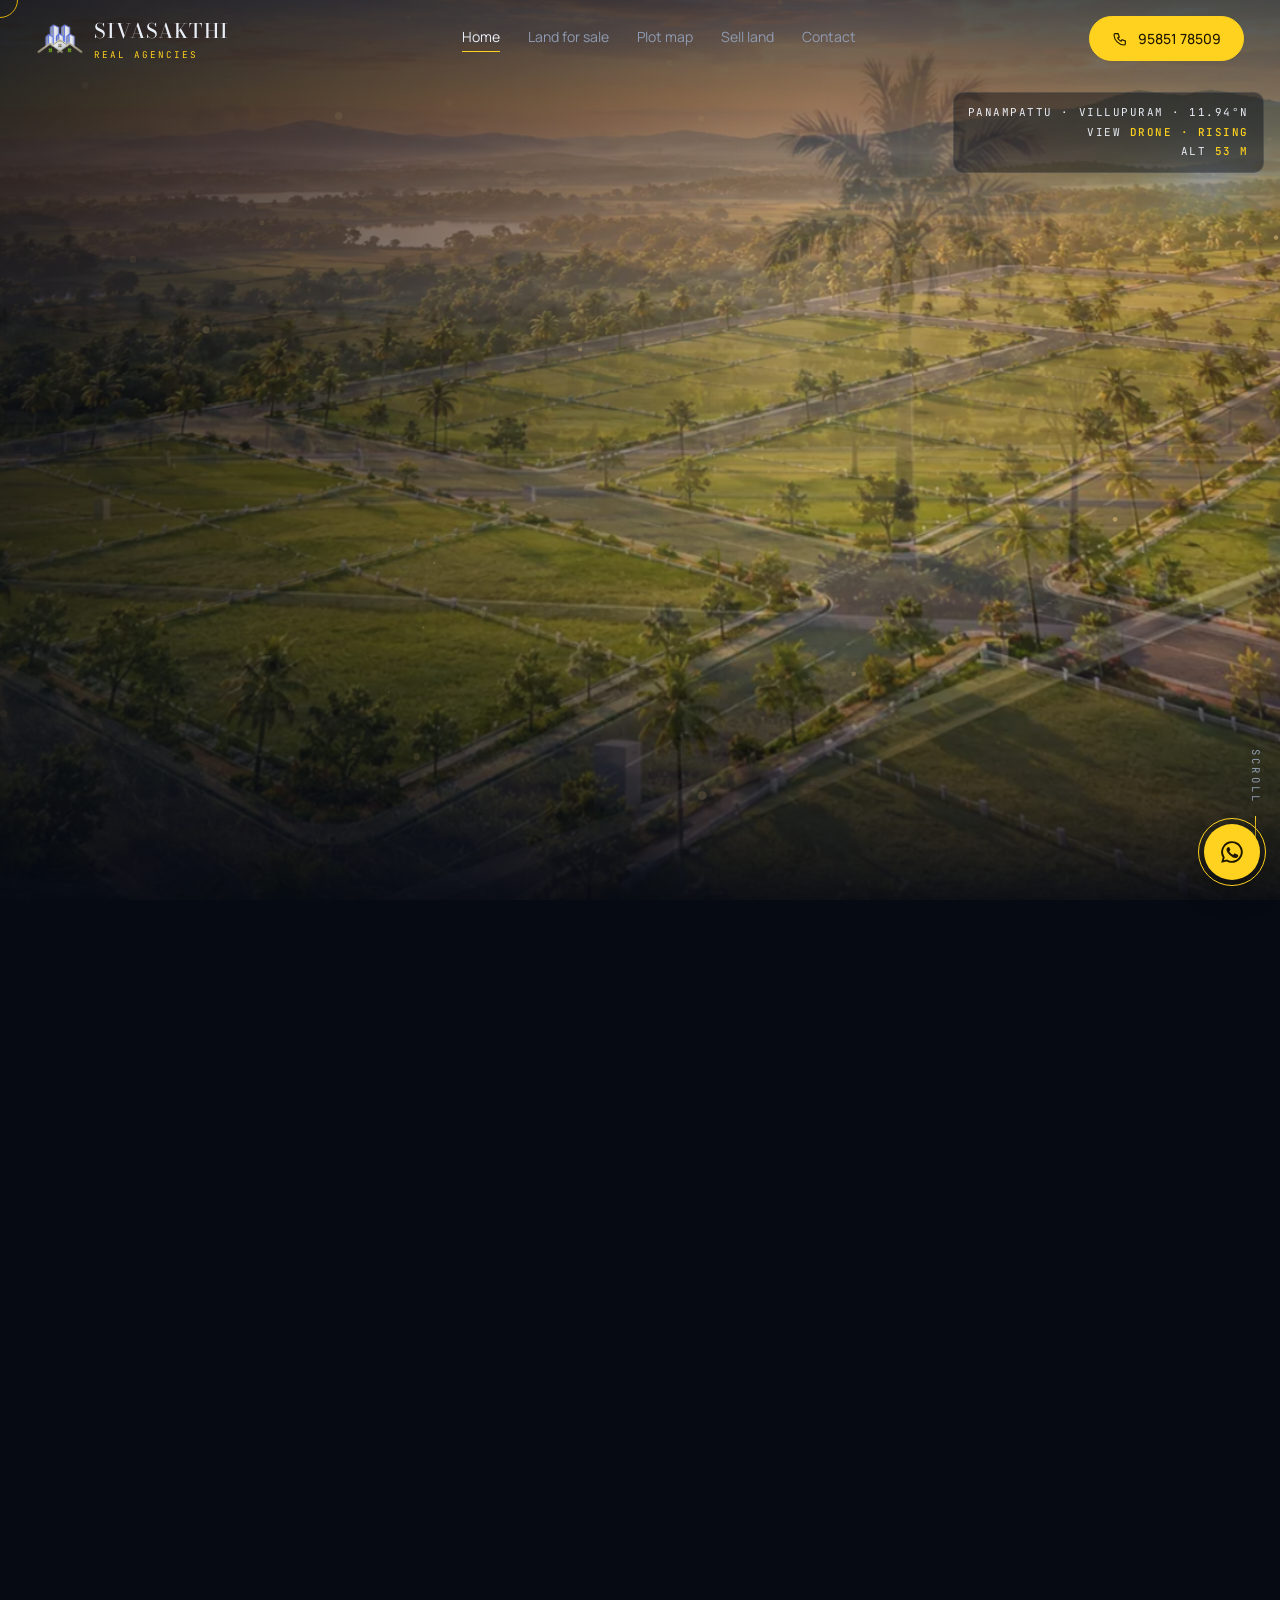
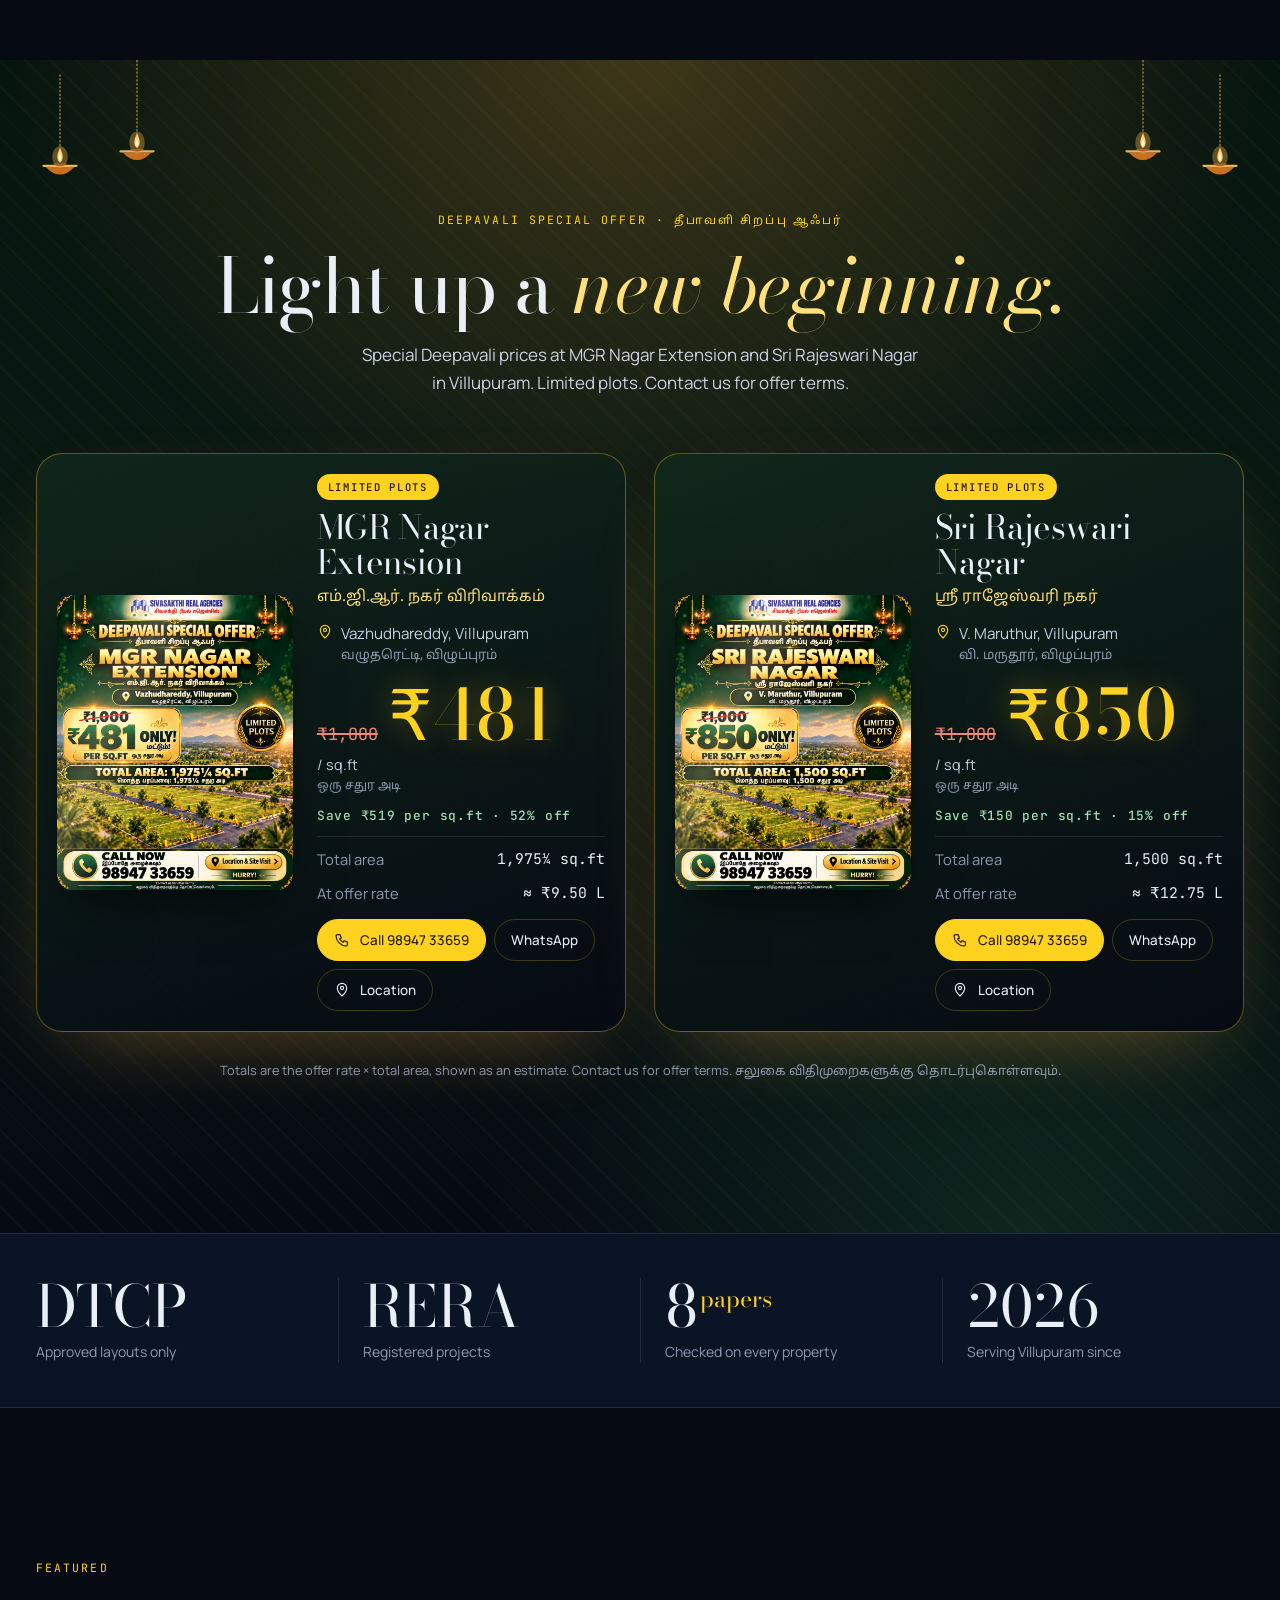
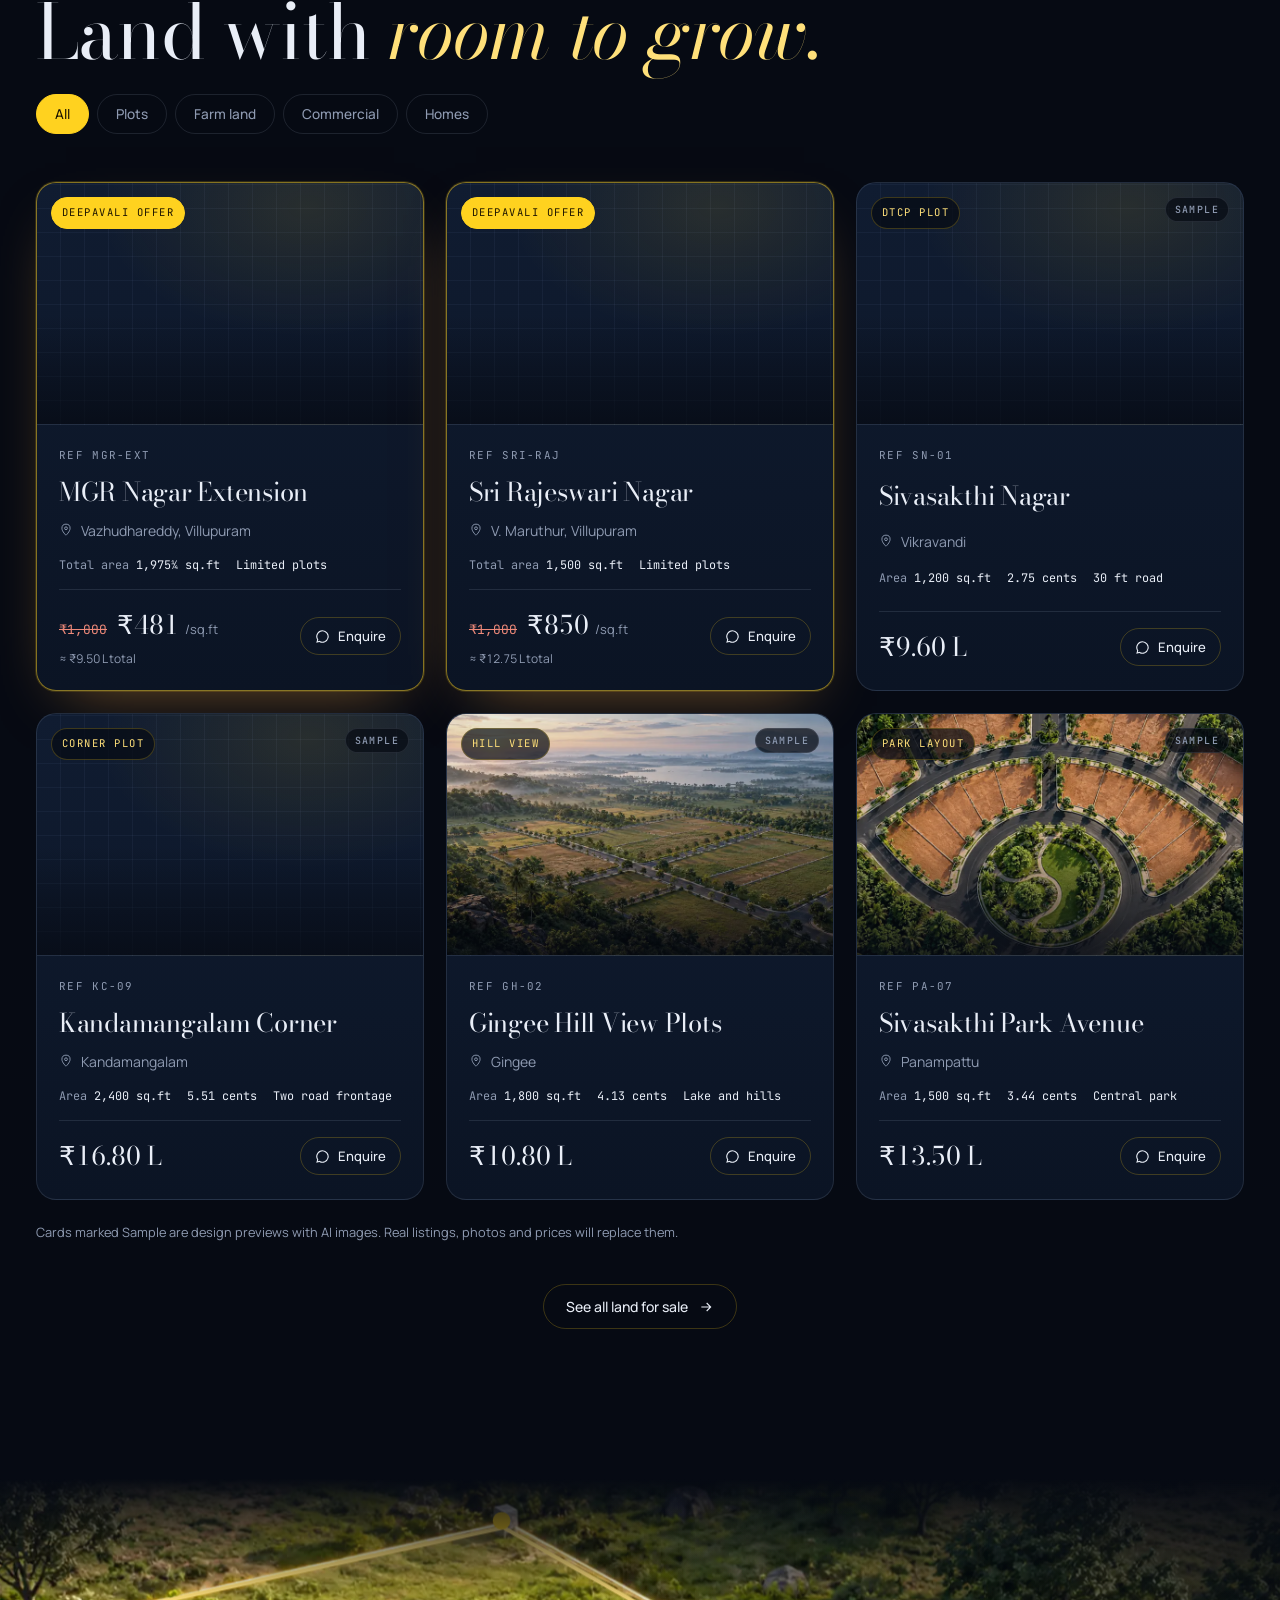
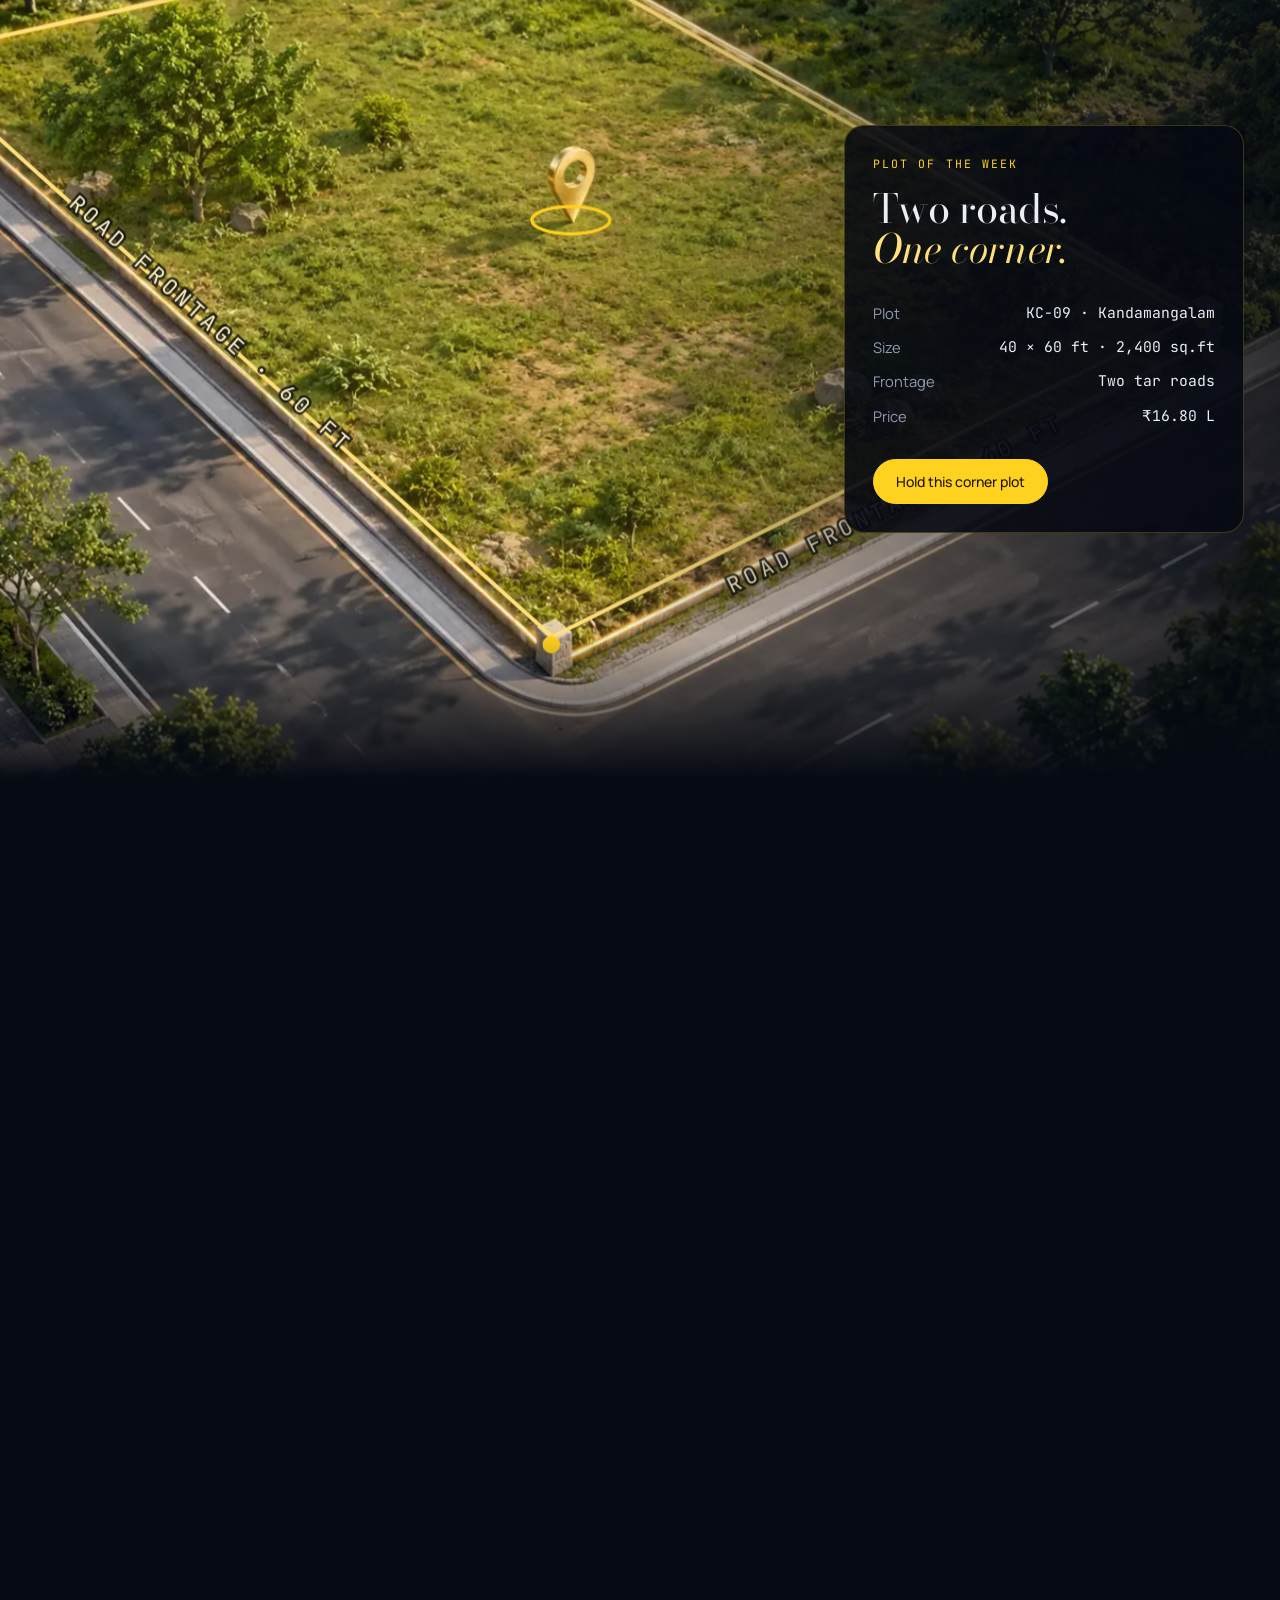
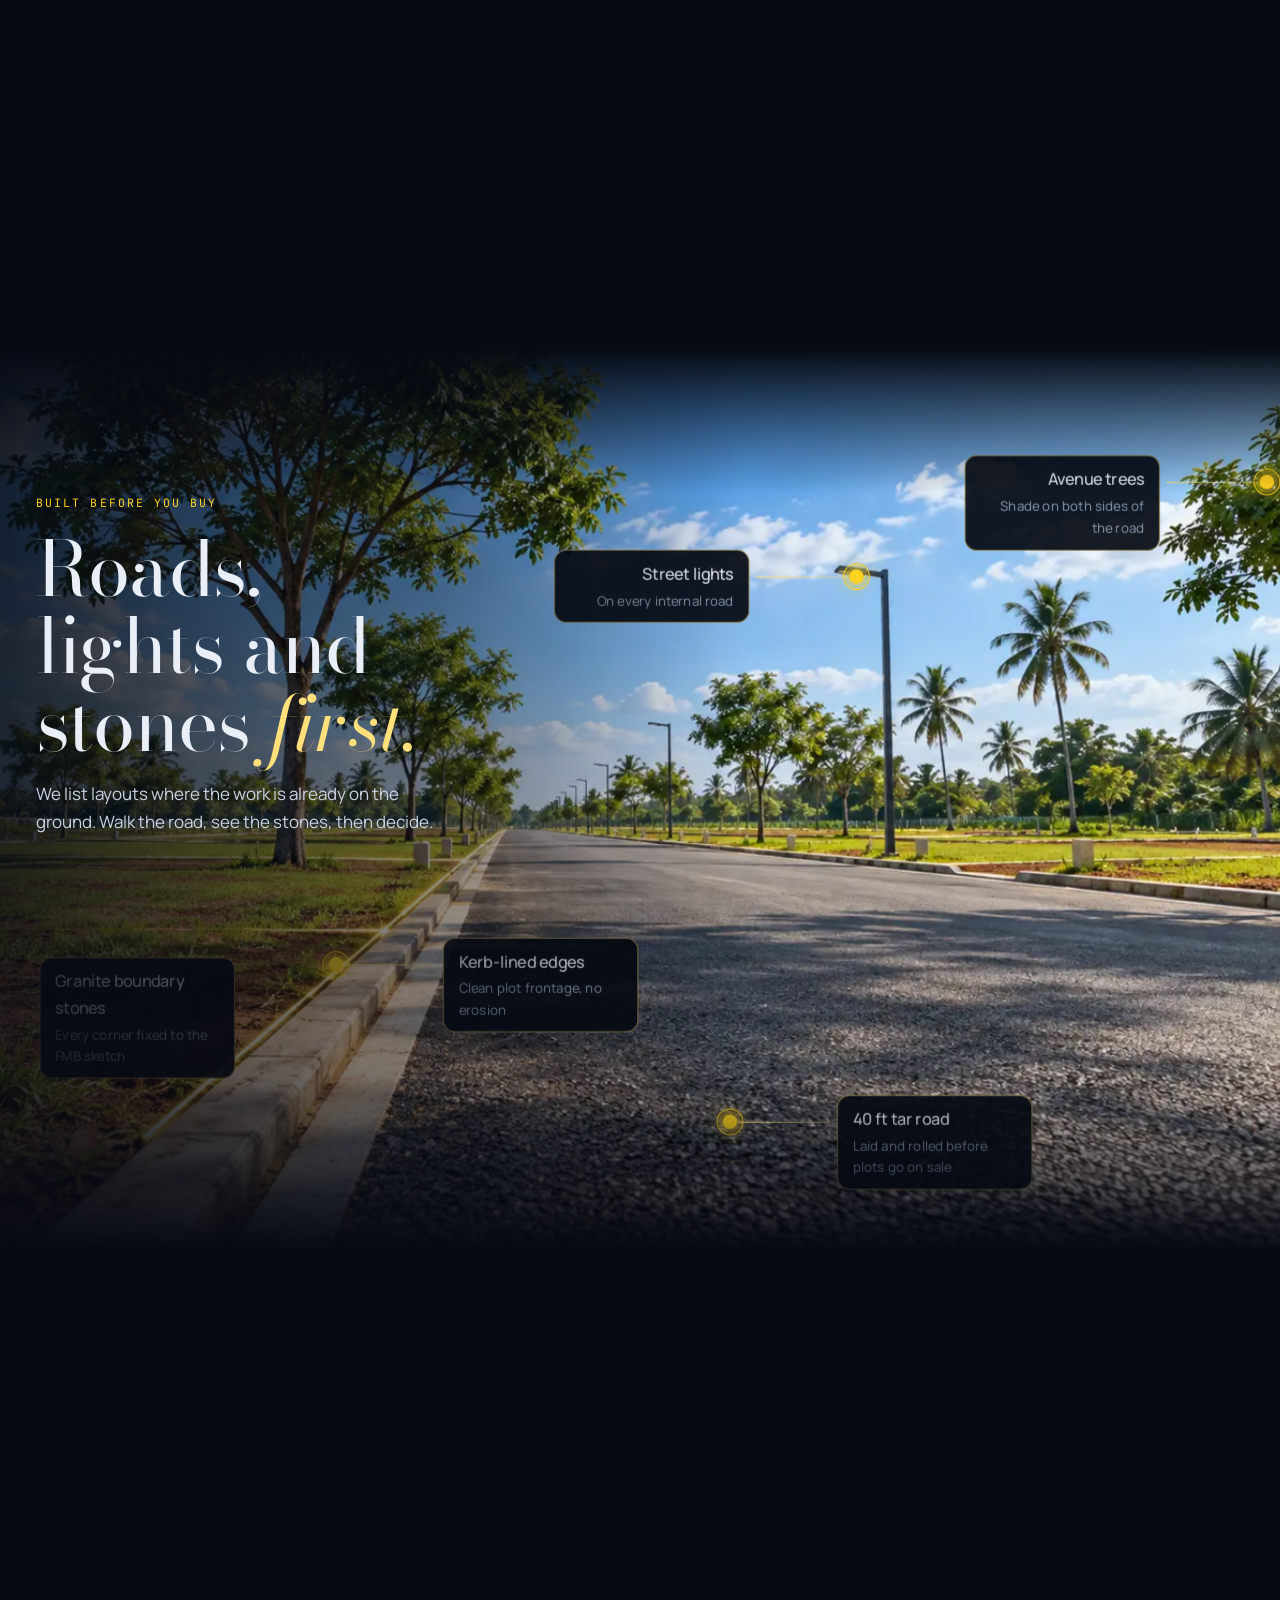
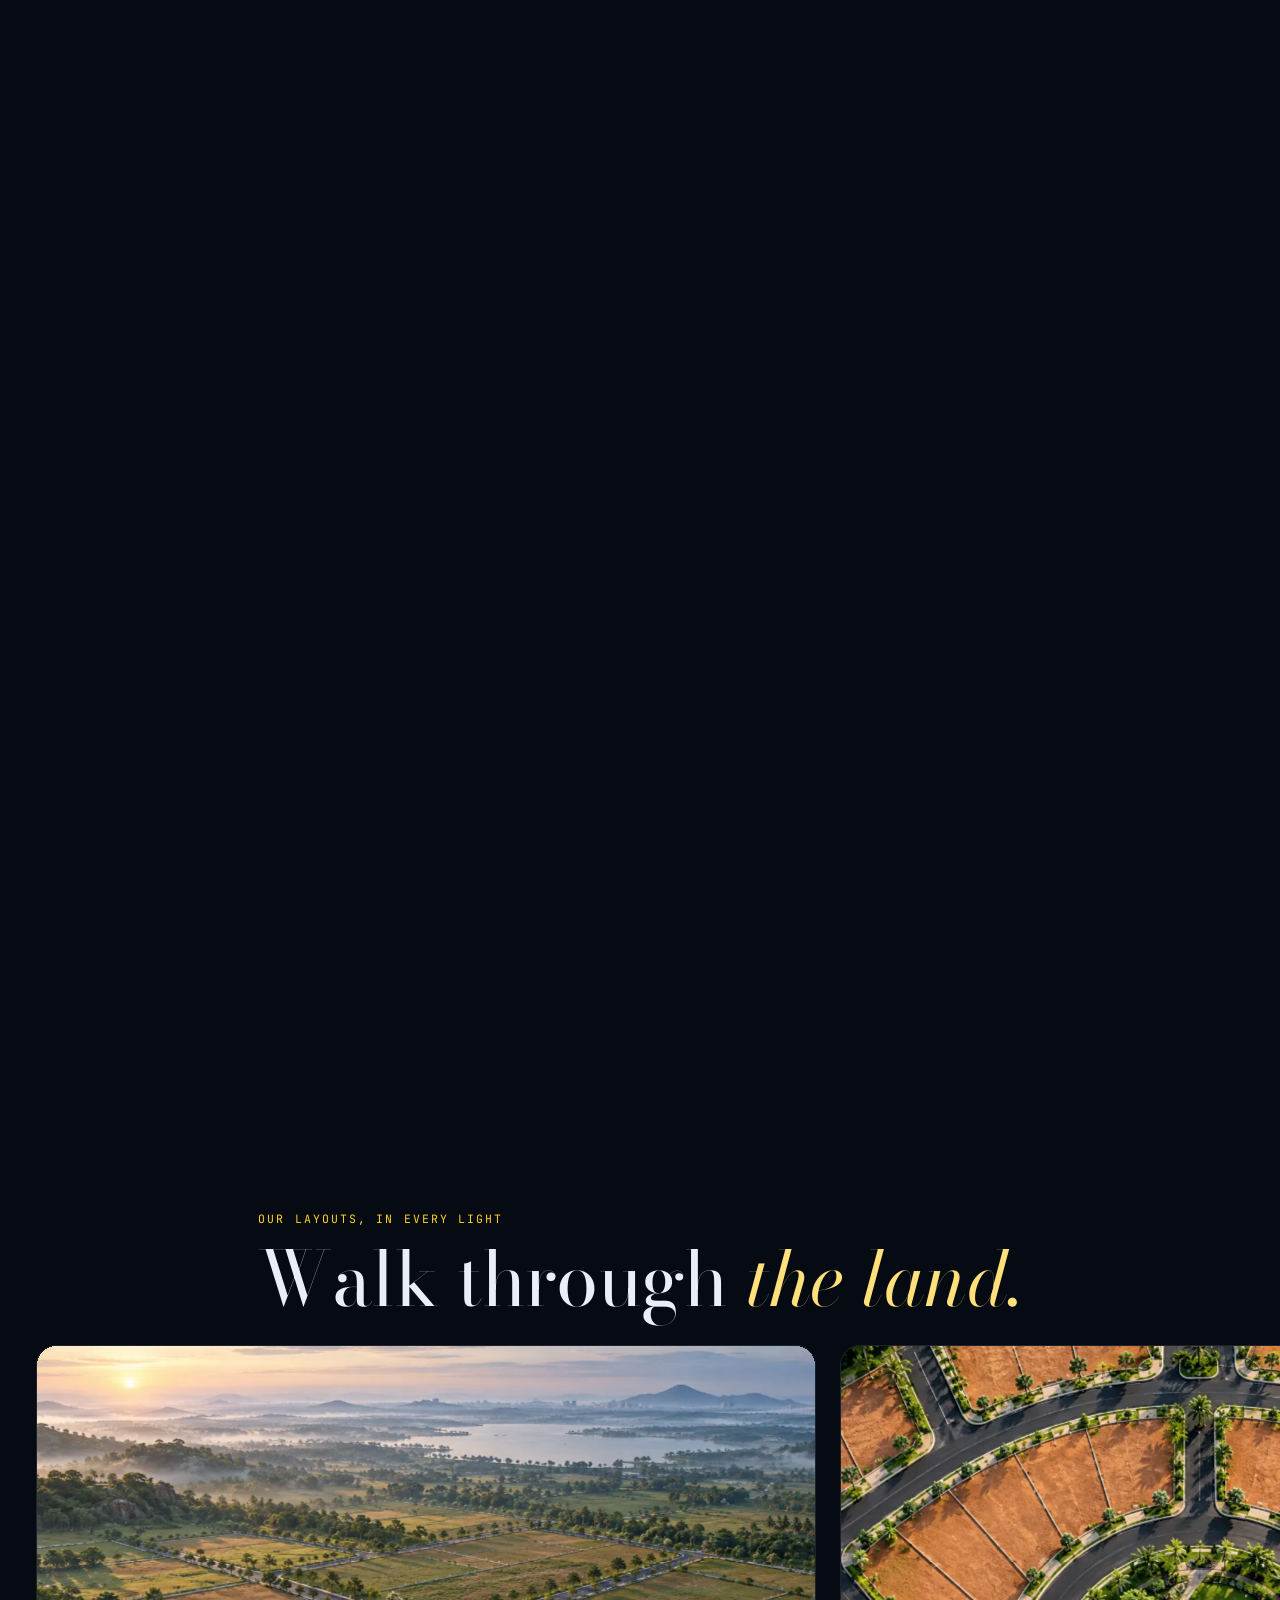
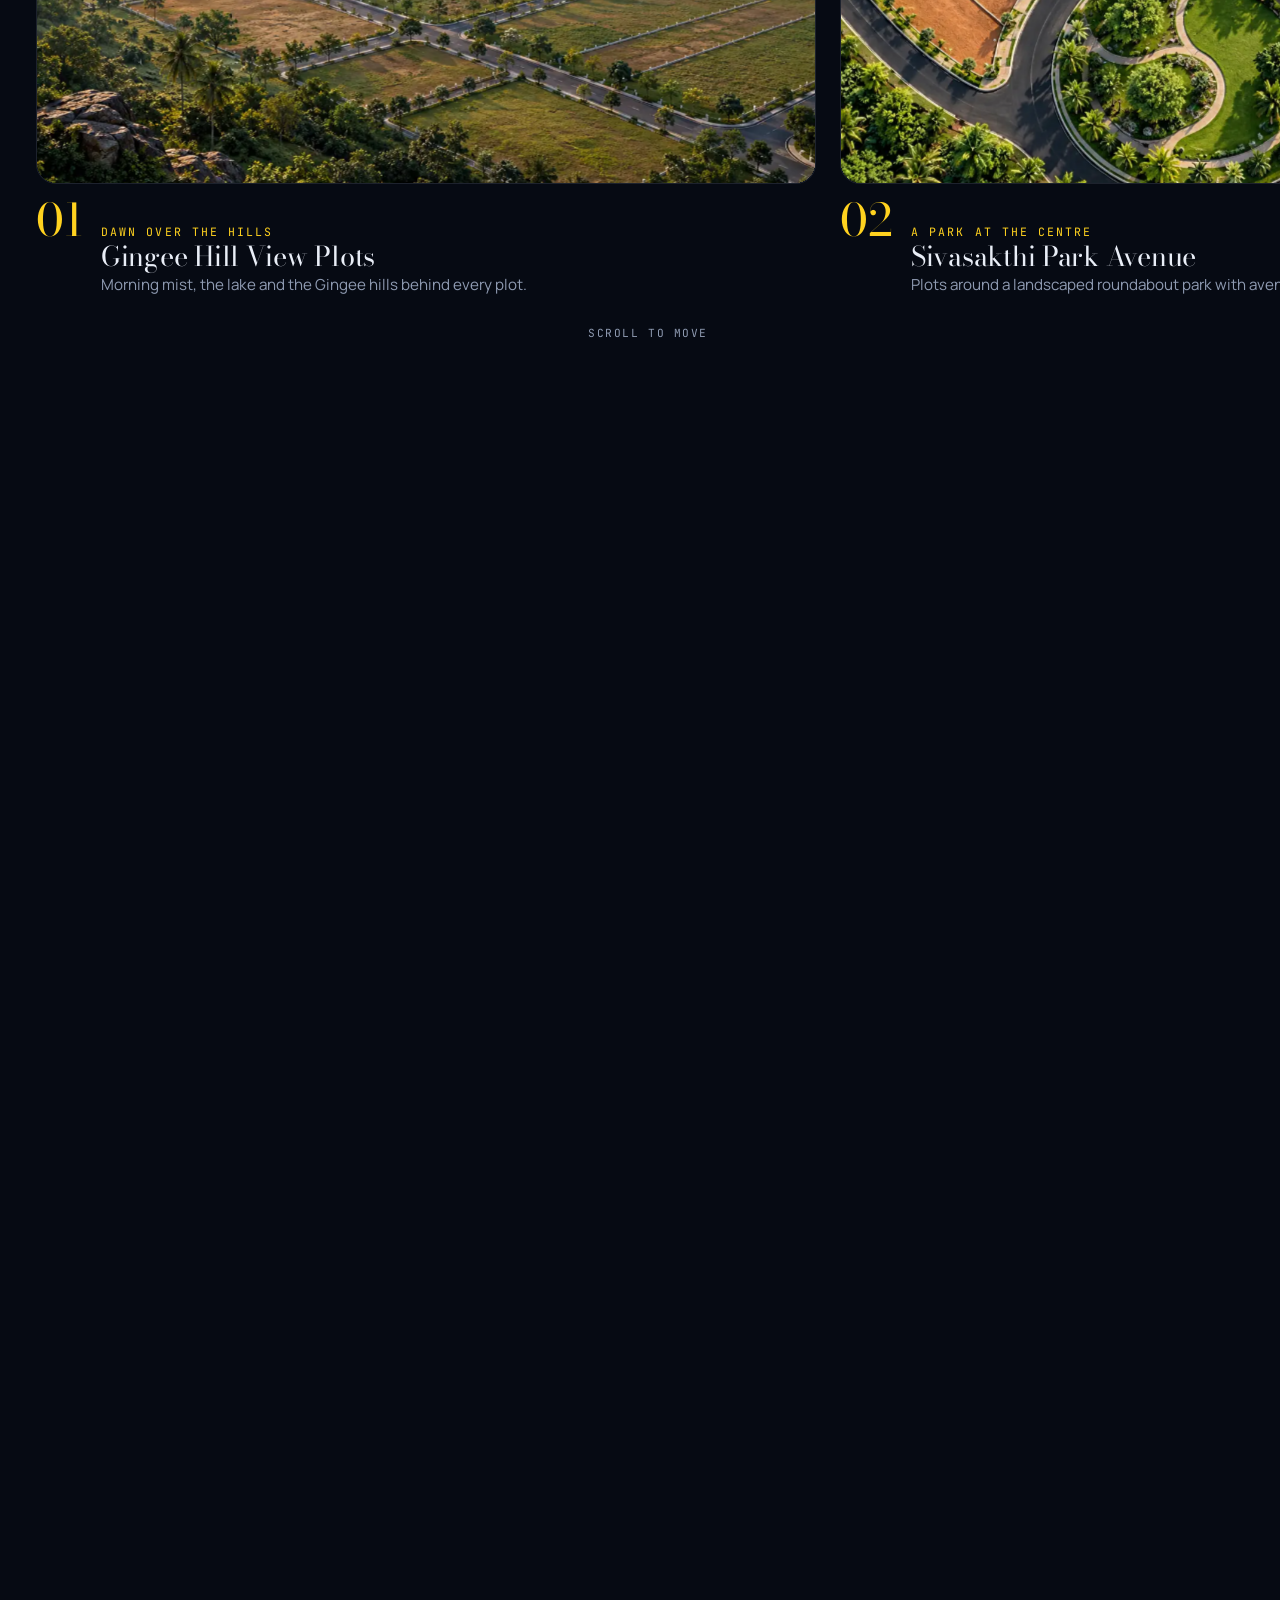
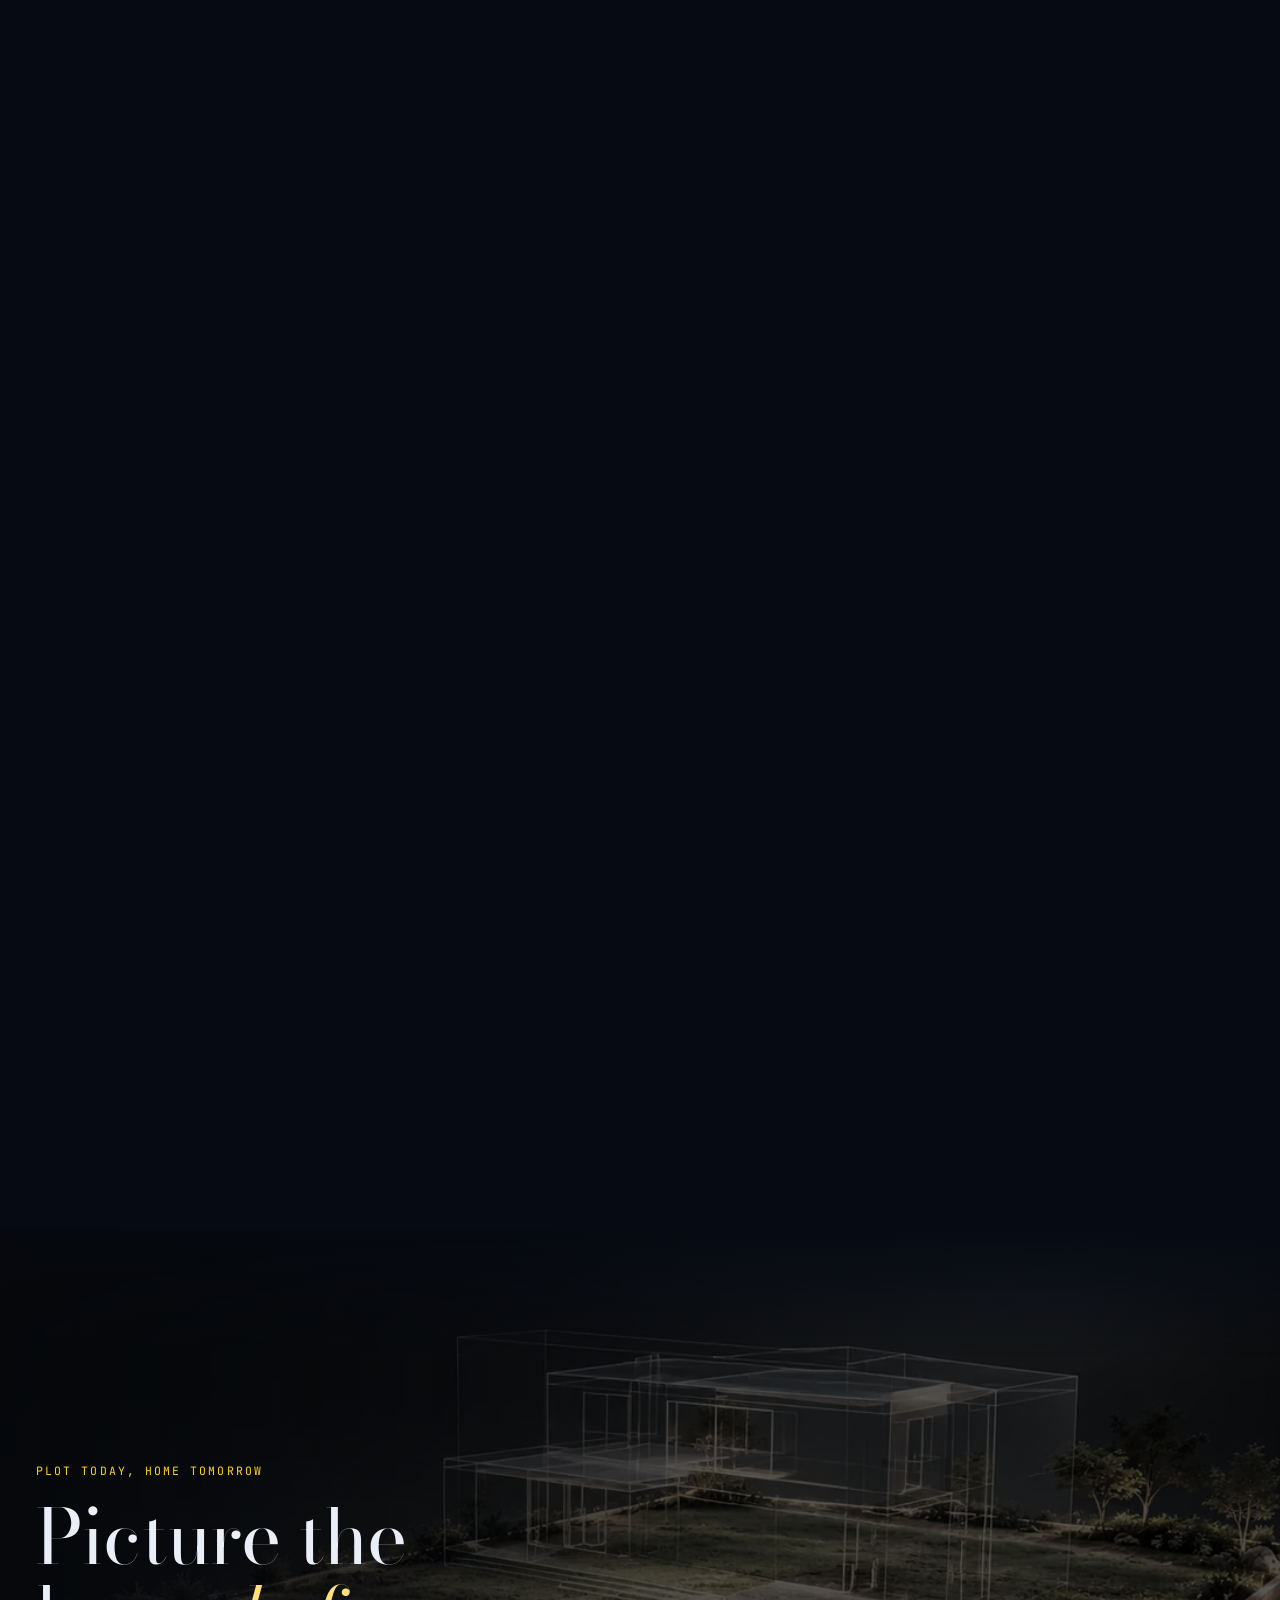
==== commit 2df73021: "Fix stale-cache layout break and load scenes faster - CSS/JS links carry ?v=<hash>: browsers can no " ====
--- a/index.html
+++ b/index.html
@@ -22,7 +22,7 @@
 <link rel="stylesheet" href="https://fonts.googleapis.com/css2?family=Bodoni+Moda:ital,opsz,wght@0,6..96,400;0,6..96,500;1,6..96,400&family=Manrope:wght@400;500;600&family=JetBrains+Mono:wght@400;500&family=Noto+Sans+Tamil:wght@400;500&display=swap" media="print" onload="this.media='all'">
 <noscript><link rel="stylesheet" href="https://fonts.googleapis.com/css2?family=Bodoni+Moda:ital,opsz,wght@0,6..96,400;0,6..96,500;1,6..96,400&family=Manrope:wght@400;500;600&family=JetBrains+Mono:wght@400;500&family=Noto+Sans+Tamil:wght@400;500&display=swap"></noscript>
 <script>try{if(sessionStorage.getItem("siva-in"))document.documentElement.classList.add("no-splash");sessionStorage.setItem("siva-in","1")}catch(e){}</script>
-<link rel="stylesheet" href="assets/css/main.css">
+<link rel="stylesheet" href="assets/css/main.css?v=9a428de6">
 <link rel="preload" as="image" href="assets/img/ground-960.webp" imagesrcset="assets/img/ground-960.webp 960w, assets/img/ground.webp 1536w" imagesizes="110vw" fetchpriority="high">
 
 <script type="application/ld+json">
@@ -91,11 +91,11 @@
 <section class="hero hero2 hero3" id="hero" aria-label="Introduction">
     <div class="stage">
       <div class="layer l-ground" id="lGround" aria-hidden="true"><div class="frame" style="--fx:0.500;--fy:0.528;--pfx:0.750;--pfy:0.556">
-        <img src="assets/img/ground-960.webp" srcset="assets/img/ground-960.webp 960w, assets/img/ground.webp 1536w" sizes="110vw" alt="" width="1536" height="864" fetchpriority="high">
+        <img src="assets/img/ground-960.webp" srcset="assets/img/ground-960.webp 960w, assets/img/ground.webp 1536w" sizes="110vw" alt="" width="1536" height="864" fetchpriority="high" style="background:#0B1322 url([data-uri]) center/cover">
         <svg class="sunfx" viewBox="0 0 1280 720" preserveAspectRatio="none"><defs><radialGradient id="sunG"><stop offset="0" stop-color="#FFF4C8" stop-opacity=".95"/><stop offset=".18" stop-color="#FFC45A" stop-opacity=".55"/><stop offset="1" stop-color="#FF8A3D" stop-opacity="0"/></radialGradient></defs><circle id="sunGlow" cx="993" cy="205" r="210" fill="url(#sunG)"/></svg>
       </div></div>
       <div class="layer l-aerial" id="lAerial" aria-hidden="true"><div class="frame" style="--fx:0.500;--fy:0.556;--pfx:0.688;--pfy:0.722">
-        <img data-src="assets/img/aerial.webp" srcset="assets/img/aerial-960.webp 960w, assets/img/aerial.webp 1536w" sizes="100vw" data-srcset="assets/img/aerial-960.webp 960w, assets/img/aerial.webp 1536w" sizes="110vw" alt="" width="1536" height="864" decoding="async">
+        <img data-src="assets/img/aerial.webp" srcset="assets/img/aerial-960.webp 960w, assets/img/aerial.webp 1536w" sizes="100vw" data-srcset="assets/img/aerial-960.webp 960w, assets/img/aerial.webp 1536w" sizes="110vw" alt="" width="1536" height="864" decoding="async" style="background:#0B1322 url([data-uri]) center/cover">
         <svg class="survey" id="survey" viewBox="0 0 1280 720" preserveAspectRatio="none">
           <polygon id="plotC" class="bound" points="835,512 1105,592 1040,672 742,563"/>
           <polygon id="plotCfill" class="bfill" points="835,512 1105,592 1040,672 742,563"/>
@@ -106,7 +106,7 @@
         <div class="scanline" id="scan"></div>
       </div></div>
       <div class="layer l-top" id="lTop" aria-hidden="true"><div class="frame" style="--fx:0.500;--fy:0.500;--pfx:0.828;--pfy:0.750">
-        <img data-src="assets/img/topdown.webp" data-srcset="assets/img/topdown-960.webp 960w, assets/img/topdown.webp 1536w" sizes="110vw" alt="" width="1536" height="864" decoding="async">
+        <img data-src="assets/img/topdown.webp" data-srcset="assets/img/topdown-960.webp 960w, assets/img/topdown.webp 1536w" sizes="110vw" alt="" width="1536" height="864" decoding="async" style="background:#0B1322 url([data-uri]) center/cover">
         <svg class="plan" id="heroPlan" viewBox="0 0 1672 941" preserveAspectRatio="none">
           <g class="plan-plots"></g>
           <g class="plan-labels"><text x="470" y="462">40 FT MAIN ROAD</text><text x="1290" y="462">40 FT MAIN ROAD</text><text x="822" y="250" transform="rotate(-90 822 250)">30 FT ROAD</text><text x="822" y="720" transform="rotate(-90 822 720)">30 FT ROAD</text></g>
@@ -213,7 +213,7 @@
   <section class="spot" id="spotlight" aria-label="Plot of the week">
     <div class="spot-stage">
       <div class="spot-media" id="spotMedia"><div class="frame" style="--fx:.547;--fy:.5;--pfx:.5;--pfy:.5">
-        <img src="assets/img/cornerpin.webp" srcset="assets/img/cornerpin-960.webp 960w, assets/img/cornerpin.webp 1536w" sizes="100vw" alt="Corner plot with granite boundary stones at a road junction, marked with a gold outline" width="1536" height="864" loading="lazy">
+        <img src="assets/img/cornerpin.webp" srcset="assets/img/cornerpin-960.webp 960w, assets/img/cornerpin.webp 1536w" sizes="100vw" alt="Corner plot with granite boundary stones at a road junction, marked with a gold outline" width="1536" height="864" loading="lazy" style="background:#0B1322 url([data-uri]) center/cover">
         <svg class="spot-svg" viewBox="0 0 1672 941" preserveAspectRatio="none" aria-hidden="true">
           <polygon id="spotBound" points="165,190 775,58 1480,458 825,785"/>
           <g class="spot-stones"><circle cx="153" cy="187" r="9"/><circle cx="773" cy="51" r="9"/><circle cx="1491" cy="460" r="9"/><circle cx="824" cy="793" r="9"/></g>
@@ -240,7 +240,7 @@
   <section class="built" id="built" aria-label="Infrastructure in our layouts">
     <div class="built-stage">
       <div class="built-media">
-        <div class="frame" style="--fx:.547;--fy:.556;--pfx:.547;--pfy:.556"><img src="assets/img/dayroad.webp" srcset="assets/img/dayroad-960.webp 960w, assets/img/dayroad.webp 1536w" sizes="100vw" alt="A finished layout road with tar surface, street lights, avenue trees and granite boundary stones" width="1536" height="864" loading="lazy">
+        <div class="frame" style="--fx:.547;--fy:.556;--pfx:.547;--pfy:.556"><img src="assets/img/dayroad.webp" srcset="assets/img/dayroad-960.webp 960w, assets/img/dayroad.webp 1536w" sizes="100vw" alt="A finished layout road with tar surface, street lights, avenue trees and granite boundary stones" width="1536" height="864" loading="lazy" style="background:#0B1322 url([data-uri]) center/cover">
         <div class="callouts"><div class="co co-r" style="--x:11.96%;--y:70.14%;--i:0"><span class="co-dot"></span><span class="co-line"></span><div class="co-card"><b>Granite boundary stones</b><span>Every corner fixed to the FMB sketch</span></div></div><div class="co co-r" style="--x:60.41%;--y:85.02%;--i:1"><span class="co-dot"></span><span class="co-line"></span><div class="co-card"><b>40 ft tar road</b><span>Laid and rolled before plots go on sale</span></div></div><div class="co co-l" style="--x:68.06%;--y:26.14%;--i:2"><span class="co-dot"></span><span class="co-line"></span><div class="co-card"><b>Street lights</b><span>On every internal road</span></div></div><div class="co co-l" style="--x:93.00%;--y:15.94%;--i:3"><span class="co-dot"></span><span class="co-line"></span><div class="co-card"><b>Avenue trees</b><span>Shade on both sides of the road</span></div></div><div class="co co-r" style="--x:36.48%;--y:68.01%;--i:4"><span class="co-dot"></span><span class="co-line"></span><div class="co-card"><b>Kerb-lined edges</b><span>Clean plot frontage, no erosion</span></div></div></div></div>
       </div>
       <div class="built-shade"></div>
@@ -256,10 +256,10 @@
     <div class="g-stage">
       <div class="wrap g-head"><p class="eyebrow">Our layouts, in every light</p><h2>Walk through <em>the land.</em></h2></div>
       <div class="g-track" id="gTrack">
-        <article class="g-card"><div class="g-img"><img src="assets/img/mistylayout.webp" alt="Gingee Hill View Plots" width="1536" height="864" loading="lazy"></div>
-          <div class="g-cap"><span class="g-n">01</span><p class="eyebrow">Dawn over the hills</p><h3>Gingee Hill View Plots</h3><p>Morning mist, the lake and the Gingee hills behind every plot.</p></div></article><article class="g-card"><div class="g-img"><img src="assets/img/parklayout.webp" alt="Sivasakthi Park Avenue" width="1536" height="864" loading="lazy"></div>
-          <div class="g-cap"><span class="g-n">02</span><p class="eyebrow">A park at the centre</p><h3>Sivasakthi Park Avenue</h3><p>Plots around a landscaped roundabout park with avenue palms.</p></div></article><article class="g-card"><div class="g-img"><img src="assets/img/stonesunset.webp" alt="Koliyanur Red Soil Plots" width="1536" height="864" loading="lazy"></div>
-          <div class="g-cap"><span class="g-n">03</span><p class="eyebrow">Stones set at sunrise</p><h3>Koliyanur Red Soil Plots</h3><p>Fresh red soil, every plot corner marked with a granite stone.</p></div></article><article class="g-card"><div class="g-img"><img src="assets/img/shadeplot.webp" alt="Valavanur Tree View Plots" width="1536" height="864" loading="lazy"></div>
+        <article class="g-card"><div class="g-img"><img src="assets/img/mistylayout.webp" alt="Gingee Hill View Plots" width="1536" height="864" loading="lazy" style="background:#0B1322 url([data-uri]) center/cover"></div>
+          <div class="g-cap"><span class="g-n">01</span><p class="eyebrow">Dawn over the hills</p><h3>Gingee Hill View Plots</h3><p>Morning mist, the lake and the Gingee hills behind every plot.</p></div></article><article class="g-card"><div class="g-img"><img src="assets/img/parklayout.webp" alt="Sivasakthi Park Avenue" width="1536" height="864" loading="lazy" style="background:#0B1322 url([data-uri]) center/cover"></div>
+          <div class="g-cap"><span class="g-n">02</span><p class="eyebrow">A park at the centre</p><h3>Sivasakthi Park Avenue</h3><p>Plots around a landscaped roundabout park with avenue palms.</p></div></article><article class="g-card"><div class="g-img"><img src="assets/img/stonesunset.webp" alt="Koliyanur Red Soil Plots" width="1536" height="864" loading="lazy" style="background:#0B1322 url([data-uri]) center/cover"></div>
+          <div class="g-cap"><span class="g-n">03</span><p class="eyebrow">Stones set at sunrise</p><h3>Koliyanur Red Soil Plots</h3><p>Fresh red soil, every plot corner marked with a granite stone.</p></div></article><article class="g-card"><div class="g-img"><img src="assets/img/shadeplot.webp" alt="Valavanur Tree View Plots" width="1536" height="864" loading="lazy" style="background:#0B1322 url([data-uri]) center/cover"></div>
           <div class="g-cap"><span class="g-n">04</span><p class="eyebrow">Shade on the frontage</p><h3>Valavanur Tree View Plots</h3><p>Wide tar road, kerbs and full-grown trees along the plots.</p></div></article>
         <article class="g-card g-end"><div class="g-endin"><p class="eyebrow">Want to see it in person?</p><h3>We'll take you to the site this week.</h3><a class="btn gold magnetic" href="https://wa.me/919585178509?text=Hello%20Sivasakthi%20Real%20Agencies%2C%20I%20would%20like%20a%20site%20visit." target="_blank" rel="noopener">Book a site visit</a></div></article>
       </div>
@@ -269,8 +269,8 @@
   <section class="dream" id="dream" aria-label="Plan your home">
     <div class="dream-stage">
       <div class="dream-media" id="dreamMedia"><div class="frame" style="--fx:.594;--fy:.458;--pfx:.672;--pfy:.458">
-        <img class="d-base" src="assets/img/wireframe.webp" srcset="assets/img/wireframe-960.webp 960w, assets/img/wireframe.webp 1536w" sizes="100vw" alt="" width="1536" height="864" loading="lazy" aria-hidden="true">
-        <img class="d-lit" id="dreamLit" src="assets/img/wireframe.webp" srcset="assets/img/wireframe-960.webp 960w, assets/img/wireframe.webp 1536w" sizes="100vw" alt="A plot with a glowing outline of a two-storey home drawn on it" width="1536" height="864" loading="lazy">
+        <img class="d-base" src="assets/img/wireframe.webp" srcset="assets/img/wireframe-960.webp 960w, assets/img/wireframe.webp 1536w" sizes="100vw" alt="" width="1536" height="864" loading="lazy" aria-hidden="true" style="background:#0B1322 url([data-uri]) center/cover">
+        <img class="d-lit" id="dreamLit" src="assets/img/wireframe.webp" srcset="assets/img/wireframe-960.webp 960w, assets/img/wireframe.webp 1536w" sizes="100vw" alt="A plot with a glowing outline of a two-storey home drawn on it" width="1536" height="864" loading="lazy" style="background:#0B1322 url([data-uri]) center/cover">
         <svg class="dream-svg" viewBox="0 0 1672 941" preserveAspectRatio="none" aria-hidden="true">
           <g class="dl" style="--i:0"><circle cx="1110" cy="250" r="6"/><line x1="1110" y1="250" x2="1280" y2="170"/><text x="1290" y="166">SAMPLE HOME</text><text x="1290" y="192">2 FLOORS · 2,400 SQ.FT</text></g>
           <g class="dl" style="--i:1"><circle cx="700" cy="560" r="6"/><line x1="700" y1="560" x2="800" y2="690"/><text x="810" y="712">YOUR PLOT · 40 × 60 FT</text></g>
@@ -288,7 +288,7 @@
   </section>
   <section class="block docs" aria-label="Land document checklist">
     <div class="wrap docs-grid">
-      <figure class="docs-img"><img src="assets/img/stoneclose.webp" alt="Granite boundary stone set in fresh soil at the corner of a plot" loading="lazy"><figcaption>Boundary stone, plot B-01</figcaption></figure>
+      <figure class="docs-img"><img src="assets/img/stoneclose.webp" alt="Granite boundary stone set in fresh soil at the corner of a plot" loading="lazy" style="background:#0B1322 url([data-uri]) center/cover"><figcaption>Boundary stone, plot B-01</figcaption></figure>
       <div>
         <p class="eyebrow">Before we list or buy any land</p>
         <h2 style="margin-top:16px">Eight papers. <em>Every time.</em></h2>
@@ -307,7 +307,7 @@
     </div>
   </section>
   <section class="inside" aria-label="Why land">
-    <div class="bg" id="insideBg"><img src="assets/img/wetroad.webp" alt="Wet layout road after monsoon rain, lit by garden lights at dusk" loading="lazy"></div>
+    <div class="bg" id="insideBg"><img src="assets/img/wetroad.webp" alt="Wet layout road after monsoon rain, lit by garden lights at dusk" loading="lazy" style="background:#0B1322 url([data-uri]) center/cover"></div>
     <canvas id="rain2" aria-hidden="true"></canvas>
     <div class="veil"></div>
     <div class="wrap">
@@ -326,7 +326,7 @@
         <p class="lede">Free site visit and valuation for plots, farm land and houses around Villupuram.</p>
         <a class="btn gold magnetic" href="sell.html" style="justify-self:start">Get a free valuation <svg viewBox="0 0 24 24" fill="none" stroke="currentColor" stroke-width="1.6" aria-hidden="true"><path d="M5 12h14M13 6l6 6-6 6"/></svg></a>
       </div>
-      <figure><img src="assets/img/stonesunset.webp" alt="Plots marked with boundary stones at sunrise" loading="lazy" width="1600" height="900"></figure>
+      <figure><img src="assets/img/stonesunset.webp" alt="Plots marked with boundary stones at sunrise" loading="lazy" width="1600" height="900" style="background:#0B1322 url([data-uri]) center/cover"></figure>
     </div></div>
   </section>
   <section class="block office" id="contact" aria-label="Visit or call">
@@ -349,7 +349,7 @@
     </div>
   </section>
   <section class="block closing night-close">
-    <div class="bgc night" aria-hidden="true"><img src="assets/img/nightlayout.webp" srcset="assets/img/nightlayout-960.webp 960w, assets/img/nightlayout.webp 1536w" sizes="100vw" alt="" loading="lazy" width="1536" height="864"><canvas id="nightFx"></canvas></div>
+    <div class="bgc night" aria-hidden="true"><img src="assets/img/nightlayout.webp" srcset="assets/img/nightlayout-960.webp 960w, assets/img/nightlayout.webp 1536w" sizes="100vw" alt="" loading="lazy" width="1536" height="864" style="background:#0B1322 url([data-uri]) center/cover"><canvas id="nightFx"></canvas></div>
     <div class="wrap">
       <p lang="ta" class="eyebrow ta" style="letter-spacing:.04em;text-transform:none;font-size:.95rem">வீடு · மனை · நிலம் — வாங்க, விற்க அணுகவும்</p>
       <h2>Your land, <em>handled.</em></h2>
@@ -378,10 +378,10 @@
 <a class="wa" href="https://wa.me/919585178509" target="_blank" rel="noopener" aria-label="Chat on WhatsApp">
   <svg viewBox="0 0 24 24" fill="currentColor"><path d="M12 2a10 10 0 0 0-8.6 15.1L2 22l5-1.3A10 10 0 1 0 12 2Zm0 18.2a8.2 8.2 0 0 1-4.2-1.1l-.3-.2-3 .8.8-2.9-.2-.3A8.2 8.2 0 1 1 12 20.2Zm4.5-6.1c-.2-.1-1.5-.7-1.7-.8s-.4-.1-.6.1-.6.8-.8 1-.3.2-.5.1a6.7 6.7 0 0 1-3.3-2.9c-.3-.4.3-.4.8-1.4a.5.5 0 0 0 0-.5l-.8-1.8c-.2-.5-.4-.4-.6-.4h-.5a1 1 0 0 0-.7.3 3 3 0 0 0-.9 2.2 5.2 5.2 0 0 0 1.1 2.8 11.9 11.9 0 0 0 4.6 4c1.7.7 2.3.8 3.2.7a2.7 2.7 0 0 0 1.8-1.3 2.2 2.2 0 0 0 .1-1.3c0-.1-.2-.2-.5-.3Z"/></svg>
 </a>
-<script src="assets/js/data.js" defer></script>
-<script src="assets/js/core.js" defer></script>
-<script src="assets/js/hero.js" defer></script>
-<script src="assets/js/scenes.js" defer></script>
-<script src="assets/js/offers.js" defer></script>
+<script src="assets/js/data.js?v=fbedc2b7" defer></script>
+<script src="assets/js/core.js?v=46c4fe64" defer></script>
+<script src="assets/js/hero.js?v=29b42697" defer></script>
+<script src="assets/js/scenes.js?v=5e03a516" defer></script>
+<script src="assets/js/offers.js?v=01bc236b" defer></script>
 </body>
 </html>
--- a/assets/css/main.css
+++ b/assets/css/main.css
@@ -620,7 +620,7 @@
 #sunGlow{transform-box:fill-box;transform-origin:center;animation:sunPulse 4.5s ease-in-out infinite}
 @keyframes sunPulse{0%,100%{transform:scale(1)}50%{transform:scale(1.07)}}
 /* brand splash: first visit in a session only, pure CSS so it never holds the page back */
-.splash{position:fixed;inset:0;z-index:200;display:grid;place-items:center;background:radial-gradient(80% 60% at 50% 45%,#13213B 0%,#060A13 70%);animation:spOut .55s cubic-bezier(.7,0,.3,1) 1.45s forwards;pointer-events:none}
+.splash{position:fixed;inset:0;z-index:200;display:grid;place-items:center;background:radial-gradient(80% 60% at 50% 45%,#13213B 0%,#060A13 70%);animation:spOut .45s cubic-bezier(.7,0,.3,1) 1s forwards;pointer-events:none}
 .no-splash .splash{display:none}
 .sp-in{display:grid;justify-items:center;gap:6px;text-align:center}
 .sp-in img{width:96px;height:auto;margin-bottom:10px;animation:spUp .8s cubic-bezier(.16,1,.3,1) both}
@@ -628,14 +628,20 @@
 .sp-sub{font-family:var(--mono);font-size:.72rem;letter-spacing:.42em;color:#FFD21F;padding-left:.42em;animation:spUp .8s .16s cubic-bezier(.16,1,.3,1) both}
 .sp-ta{font-family:var(--tamil);font-size:.86rem;color:#8F9BB2;margin-top:6px;animation:spUp .8s .24s cubic-bezier(.16,1,.3,1) both}
 .sp-bar{display:block;width:140px;height:1px;margin-top:18px;background:rgba(255,210,31,.18);position:relative;overflow:hidden}
-.sp-bar::after{content:"";position:absolute;inset:0;background:#FFD21F;transform:scaleX(0);transform-origin:left;animation:spBar 1.3s cubic-bezier(.6,0,.2,1) .1s forwards}
+.sp-bar::after{content:"";position:absolute;inset:0;background:#FFD21F;transform:scaleX(0);transform-origin:left;animation:spBar .85s cubic-bezier(.6,0,.2,1) .1s forwards}
 @keyframes spUp{from{opacity:0;transform:translateY(14px)}to{opacity:1;transform:none}}
 @keyframes spBar{to{transform:scaleX(1)}}
 @keyframes spOut{to{opacity:0;visibility:hidden;transform:scale(1.03)}}
 /* hero headline waits for the splash to lift */
-html:not(.no-splash) .intro-line>span{animation-delay:1.45s}
-html:not(.no-splash) .intro-line:nth-child(3)>span{animation-delay:1.53s}
-html:not(.no-splash) .intro-line:nth-child(4)>span{animation-delay:1.61s}
-html:not(.no-splash) .intro-fade{animation-delay:1.7s}
+html:not(.no-splash) .intro-line>span{animation-delay:1s}
+html:not(.no-splash) .intro-line:nth-child(3)>span{animation-delay:1.08s}
+html:not(.no-splash) .intro-line:nth-child(4)>span{animation-delay:1.16s}
+html:not(.no-splash) .intro-fade{animation-delay:1.25s}
 @media (prefers-reduced-motion:reduce){.splash{animation-delay:.6s;animation-duration:.3s}.sp-in>*{animation:none}.sp-bar::after{animation:none;transform:none}}
 @media (max-width:760px){footer{padding-bottom:calc(96px + env(safe-area-inset-bottom,0px))}}
+/* laptop fit: stage labels only where there is room beside the headline */
+@media (max-width:1499px){.hero2 .progress{display:none!important}}
+@media (min-width:761px){.legal{padding-right:84px}.hero2 #modeCta{margin-right:76px}}
+/* short laptop screens (1280×650, 1366×768): keep the whole first screen in view */
+@media (min-width:761px) and (max-height:800px){.hero2 h1{font-size:clamp(2.6rem,10.5vh,4.6rem)}.closing h2{font-size:clamp(2.6rem,11vh,5rem);margin:12px auto 22px}.night-close{padding-block:120px 0}}
+.wa{transition:transform .35s cubic-bezier(.16,1,.3,1),opacity .3s}.wa.away{opacity:0;transform:scale(.6);pointer-events:none}
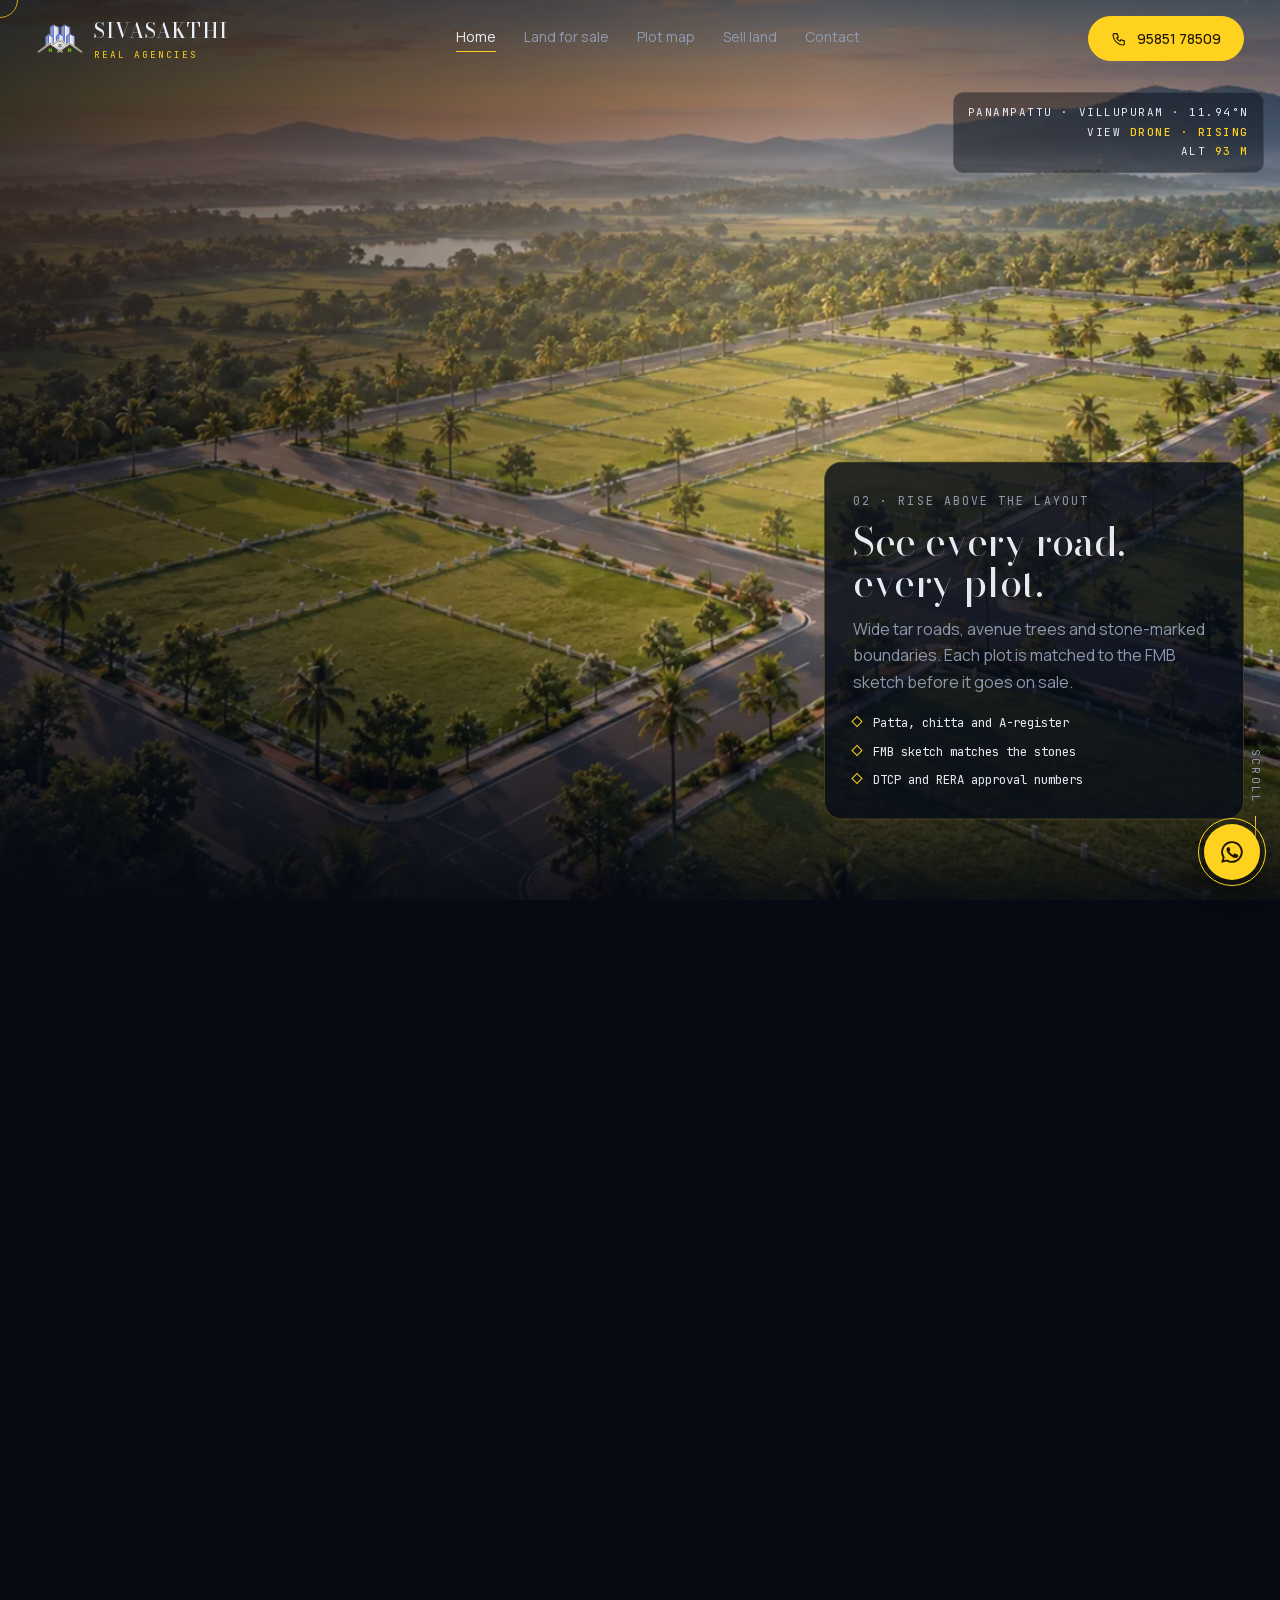
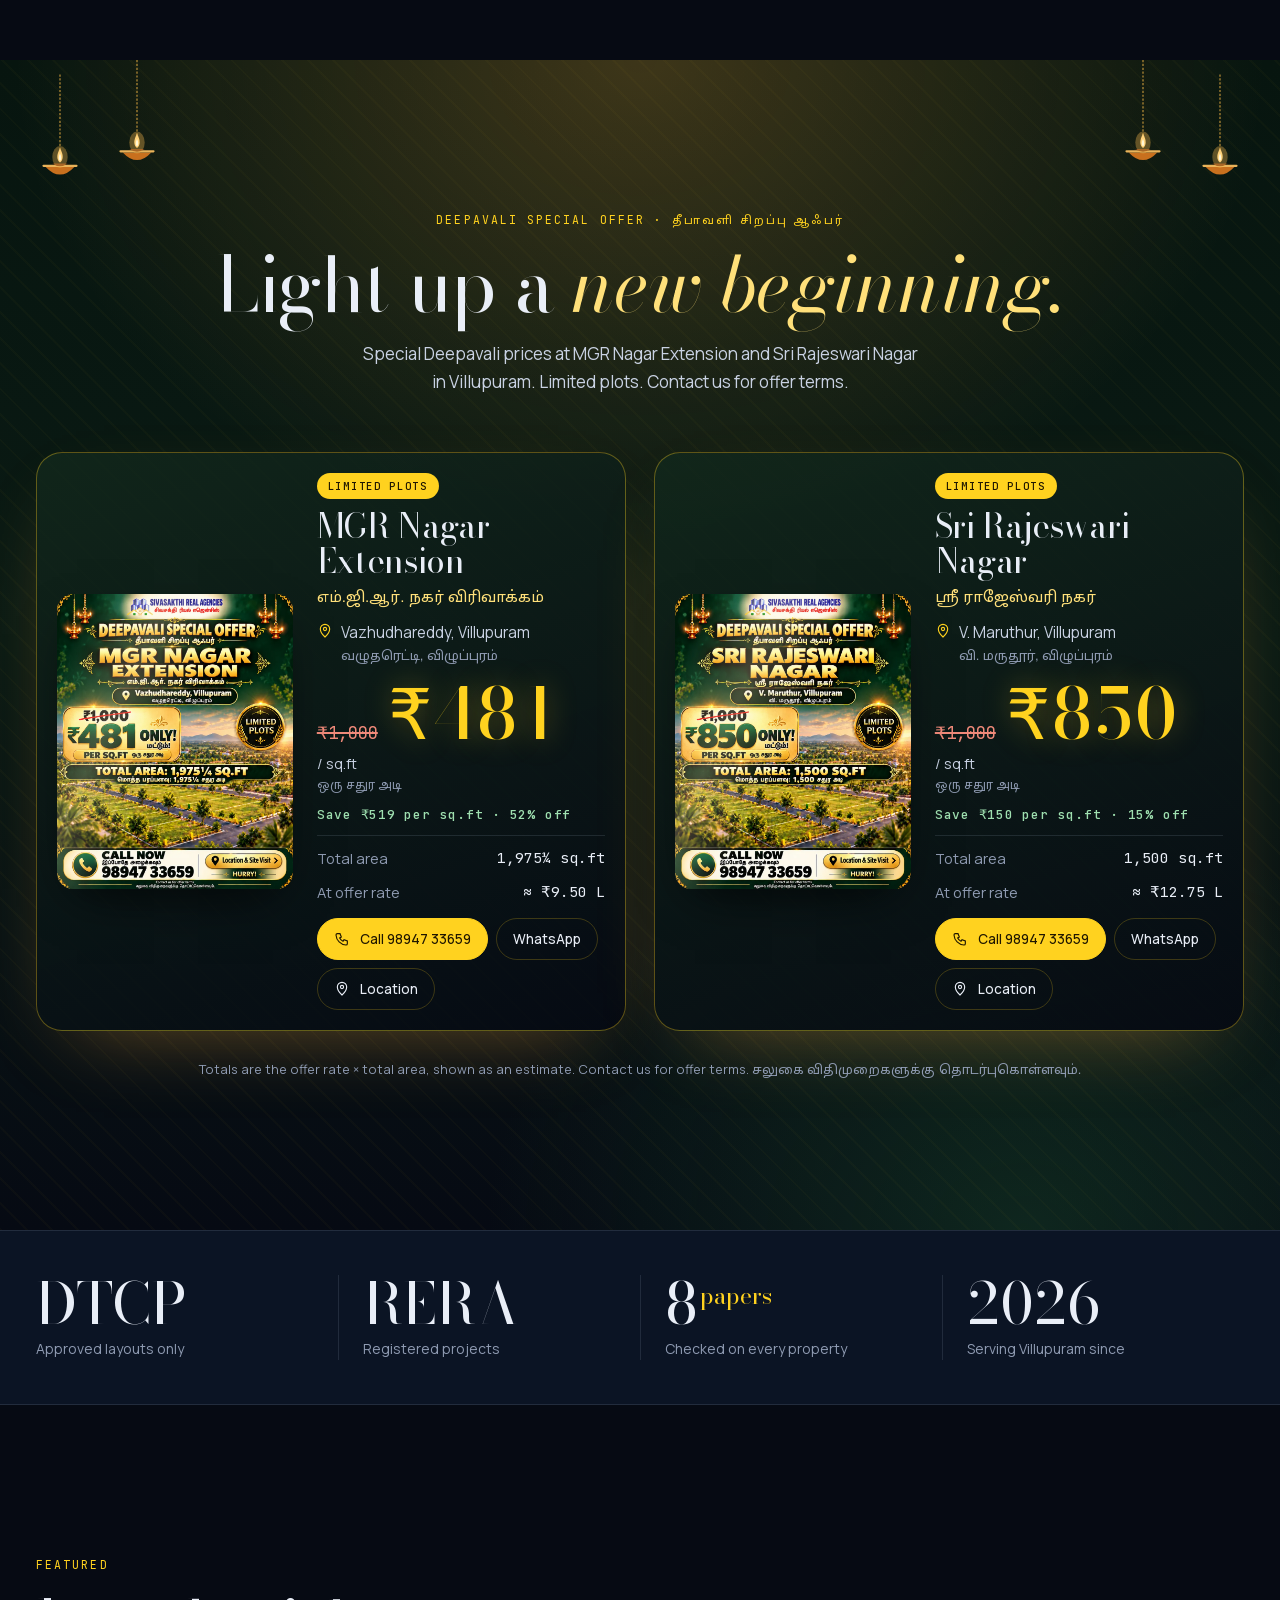
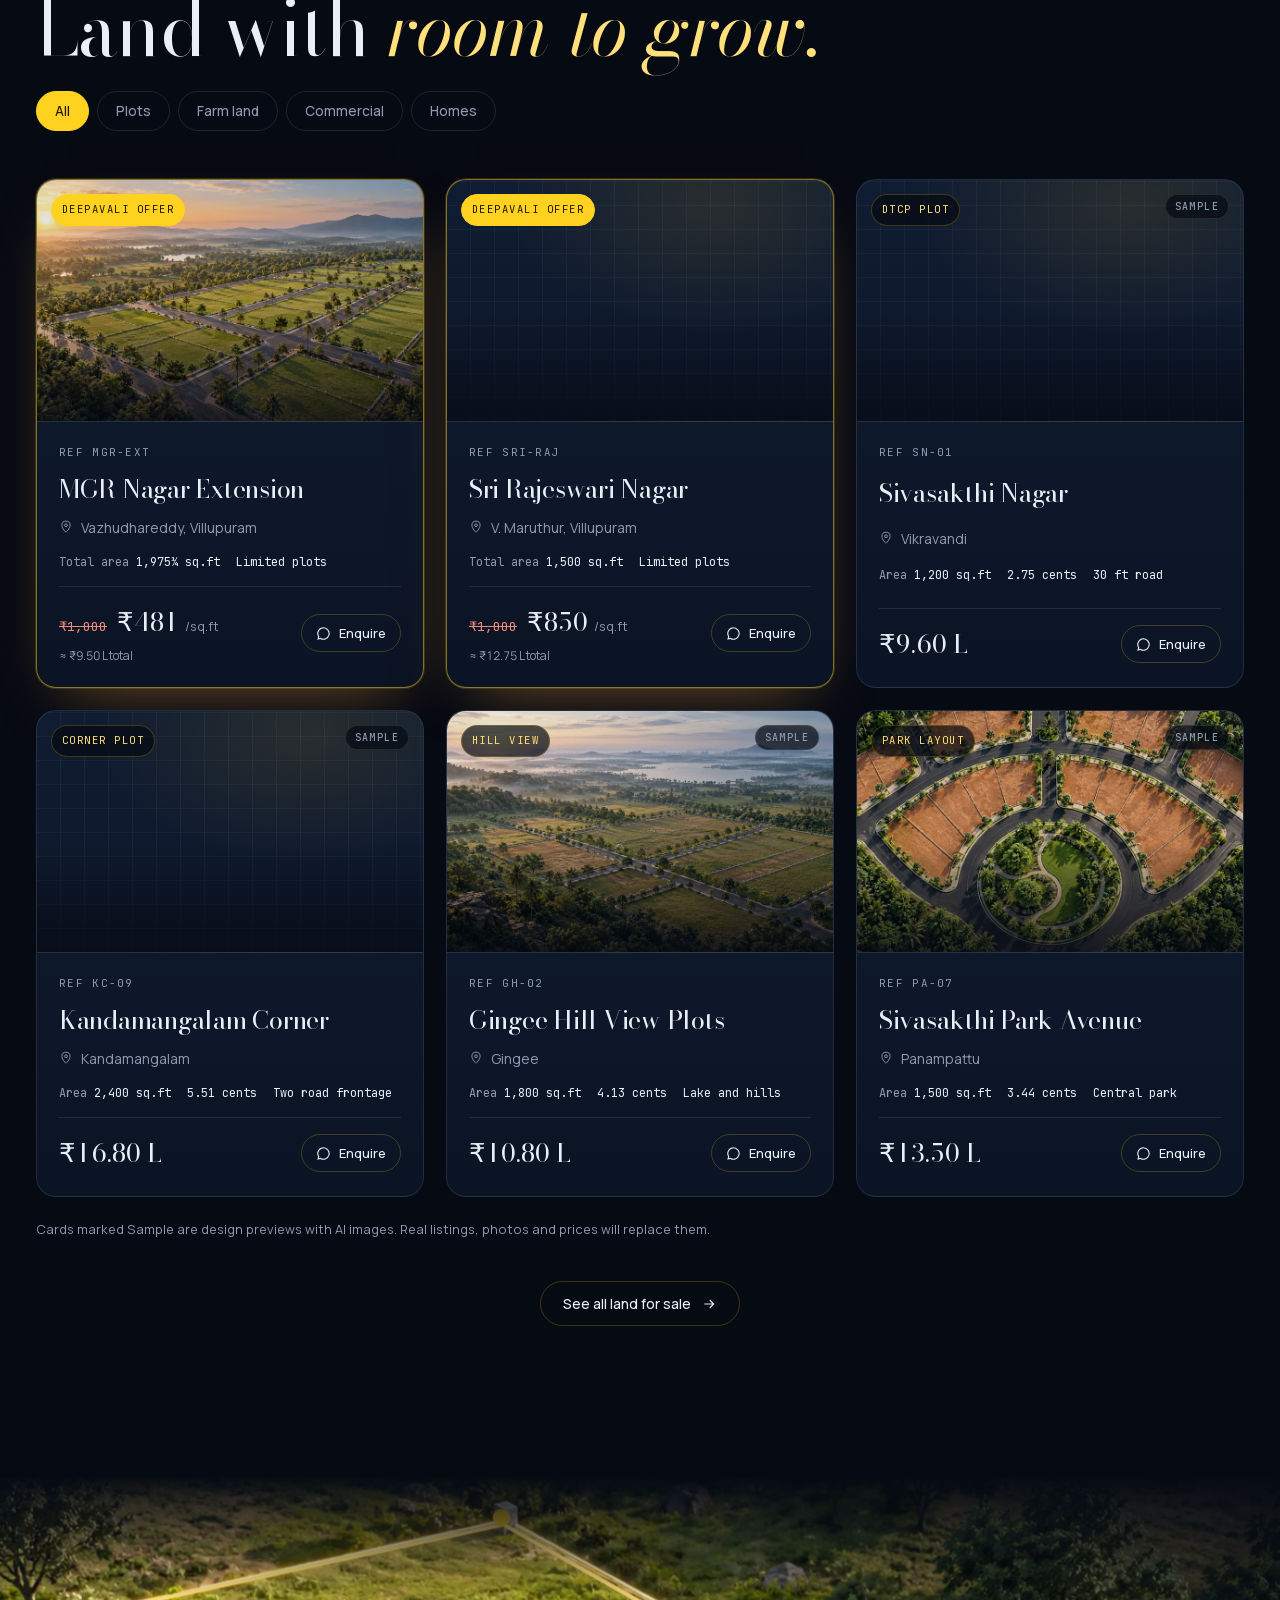
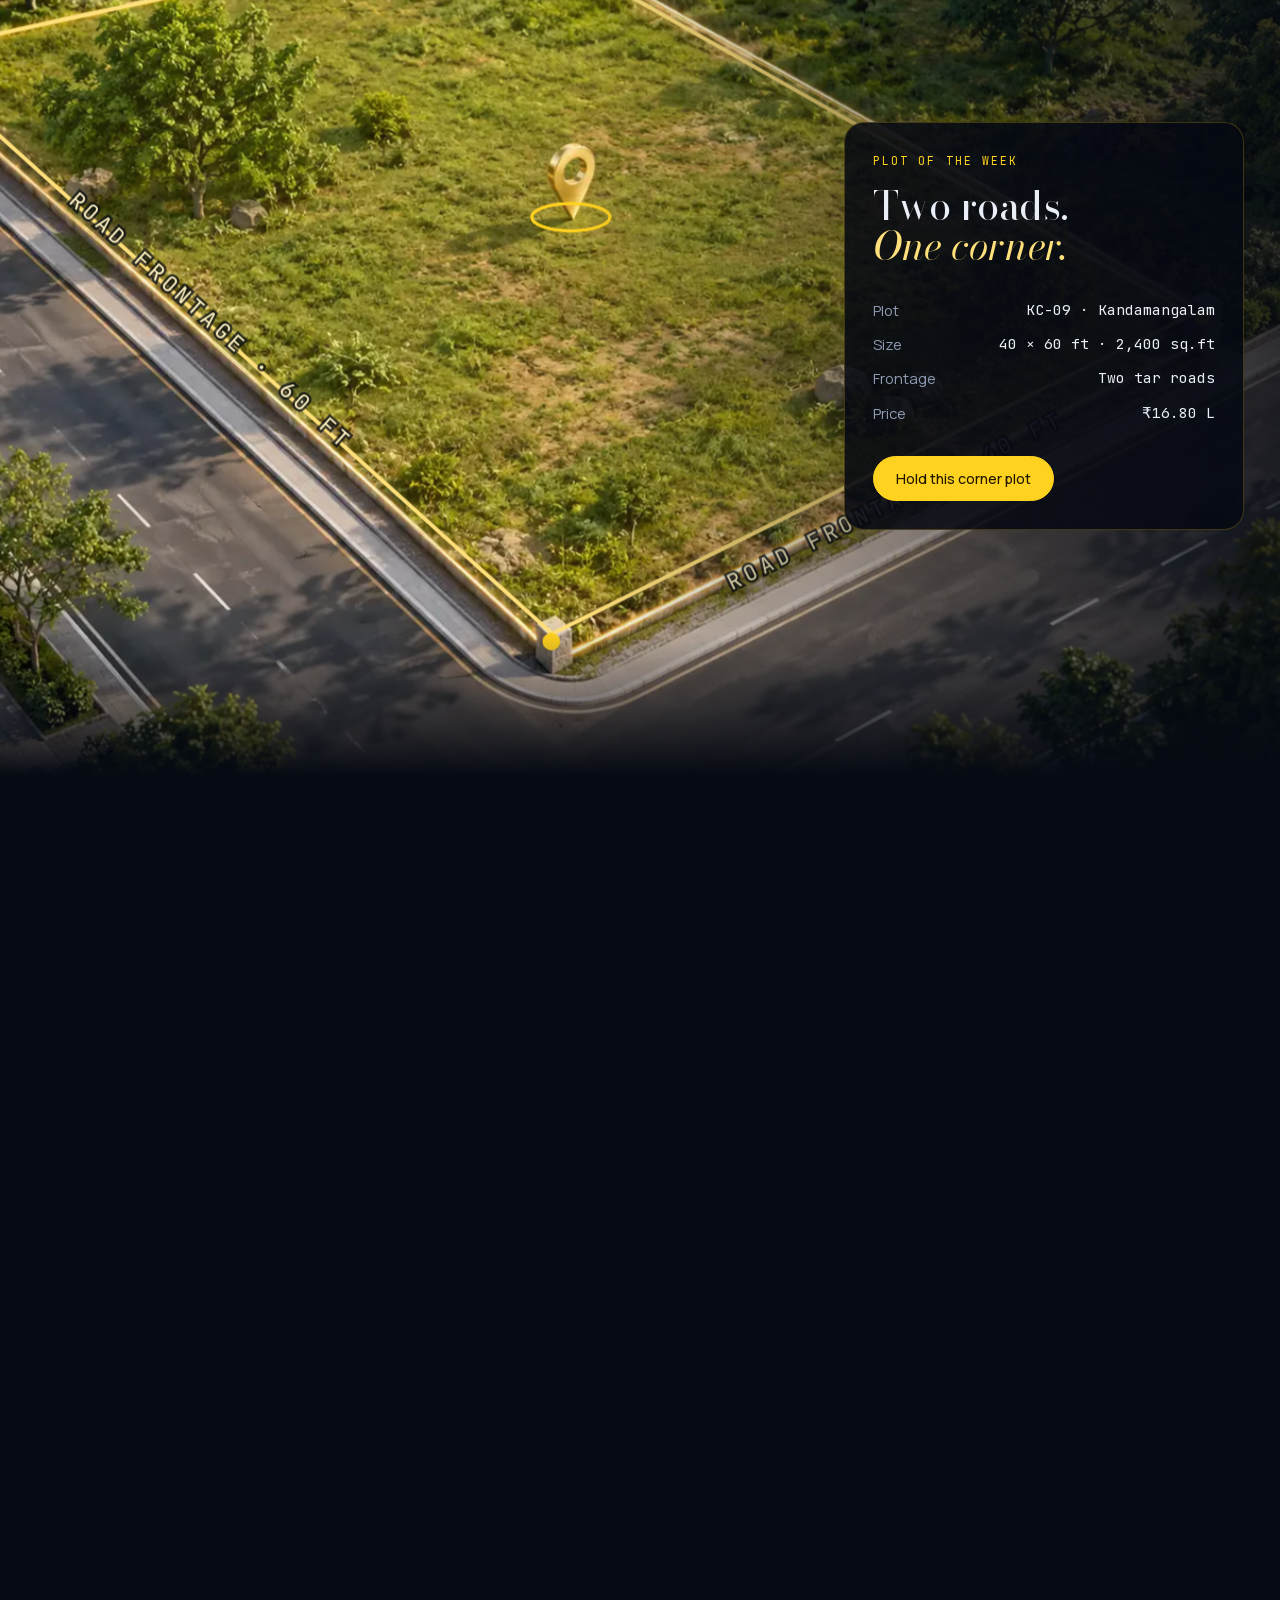
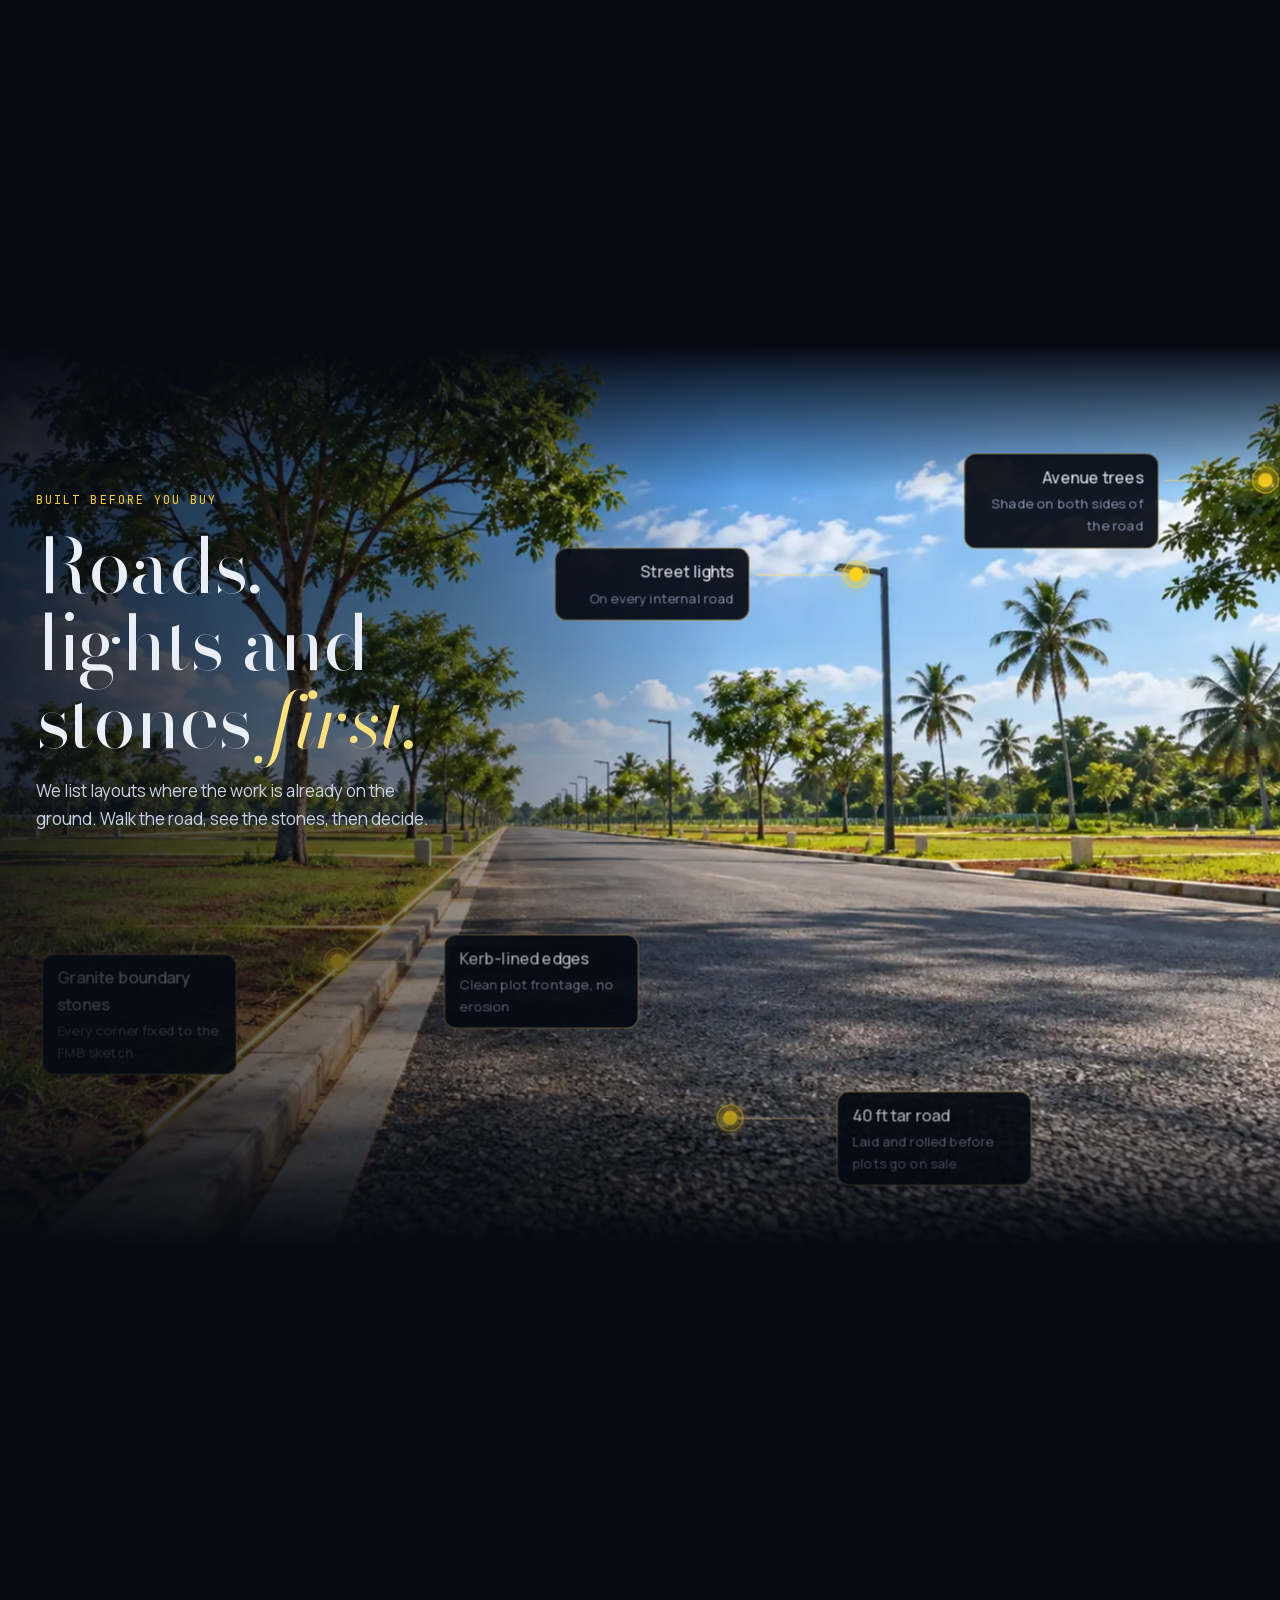
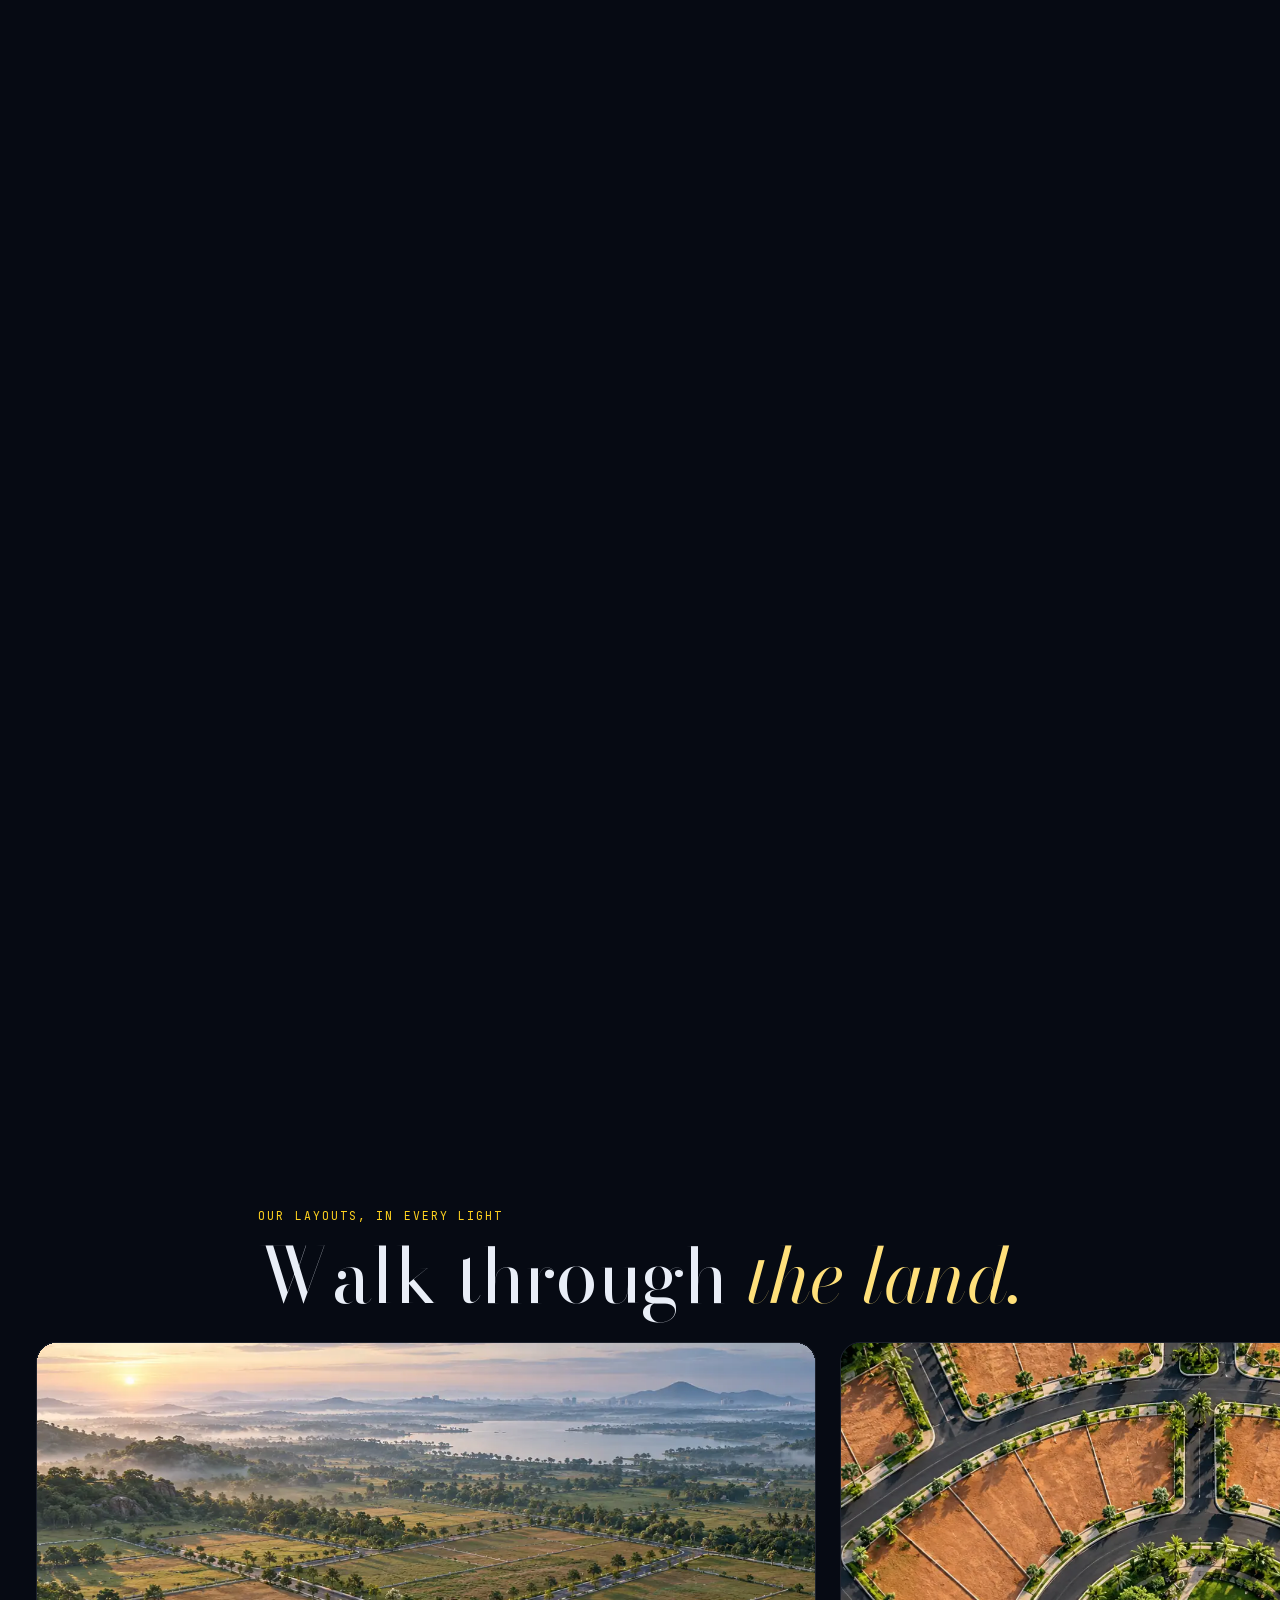
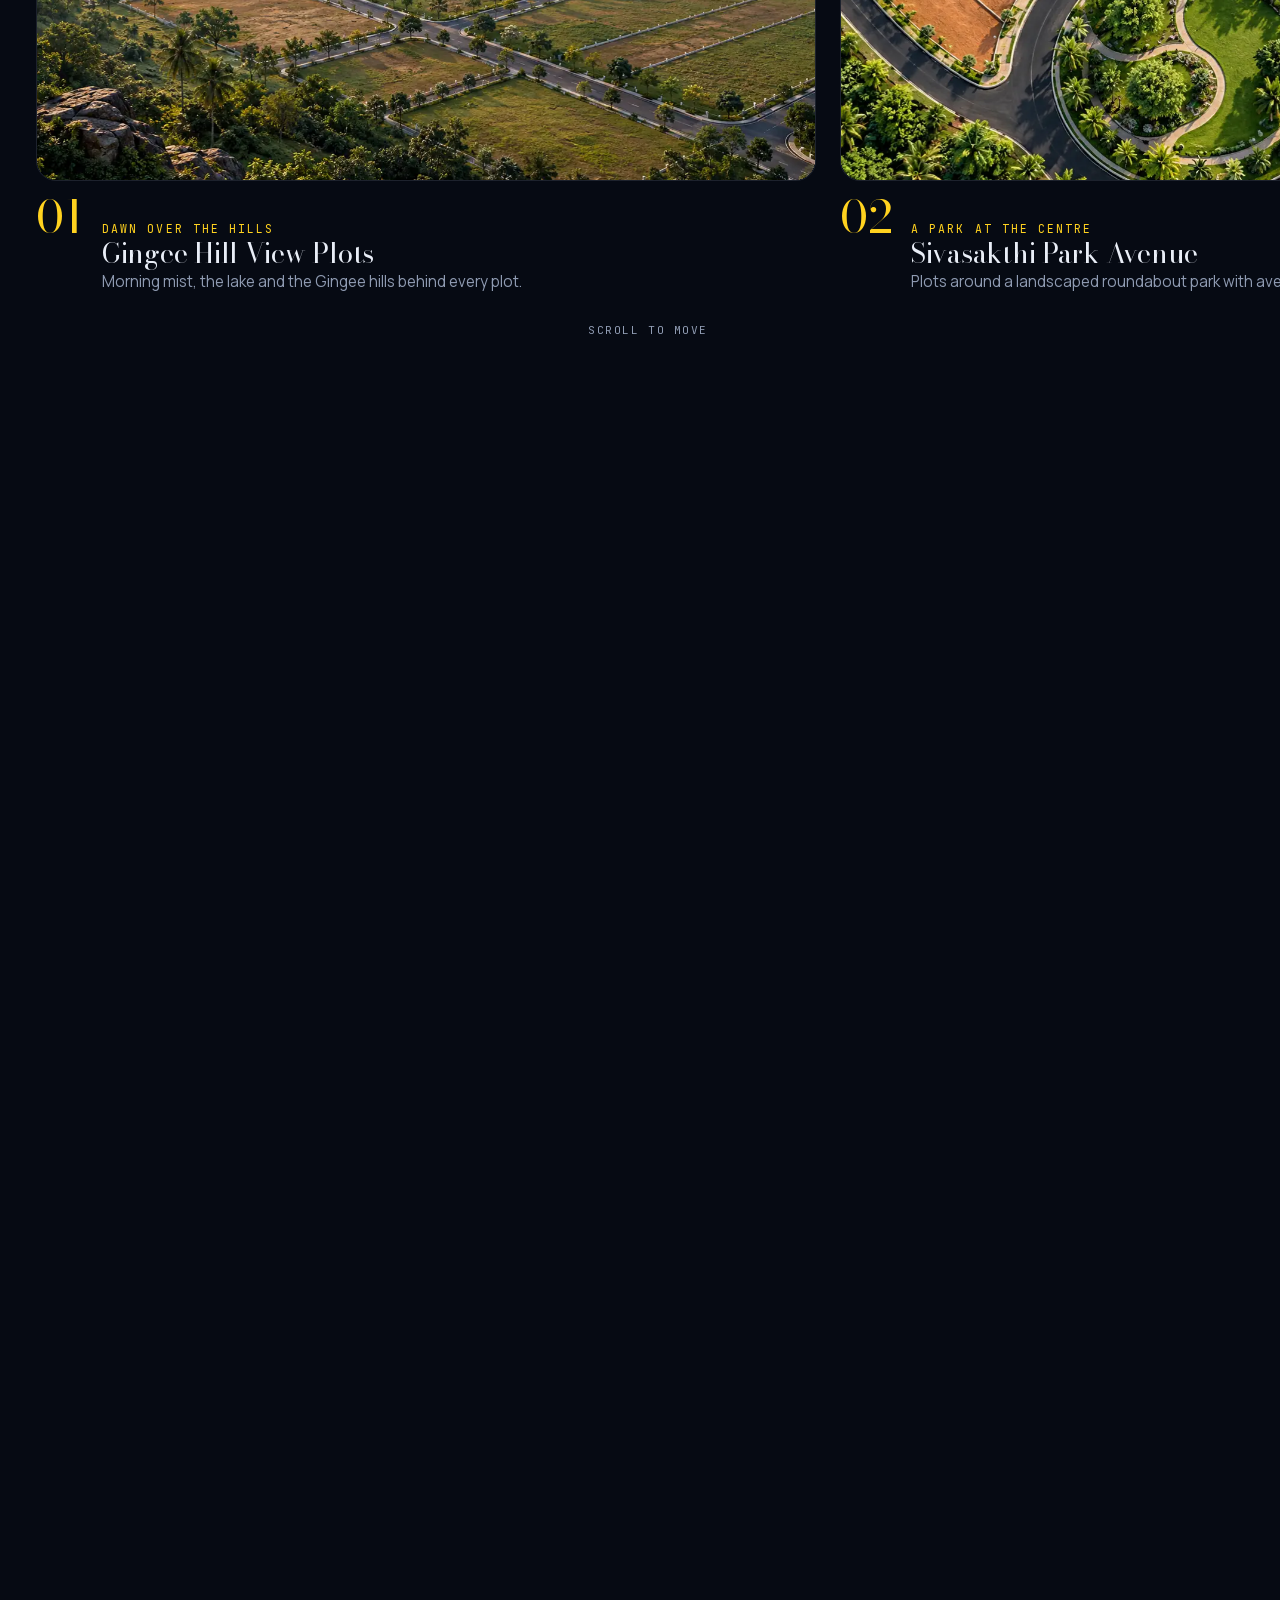
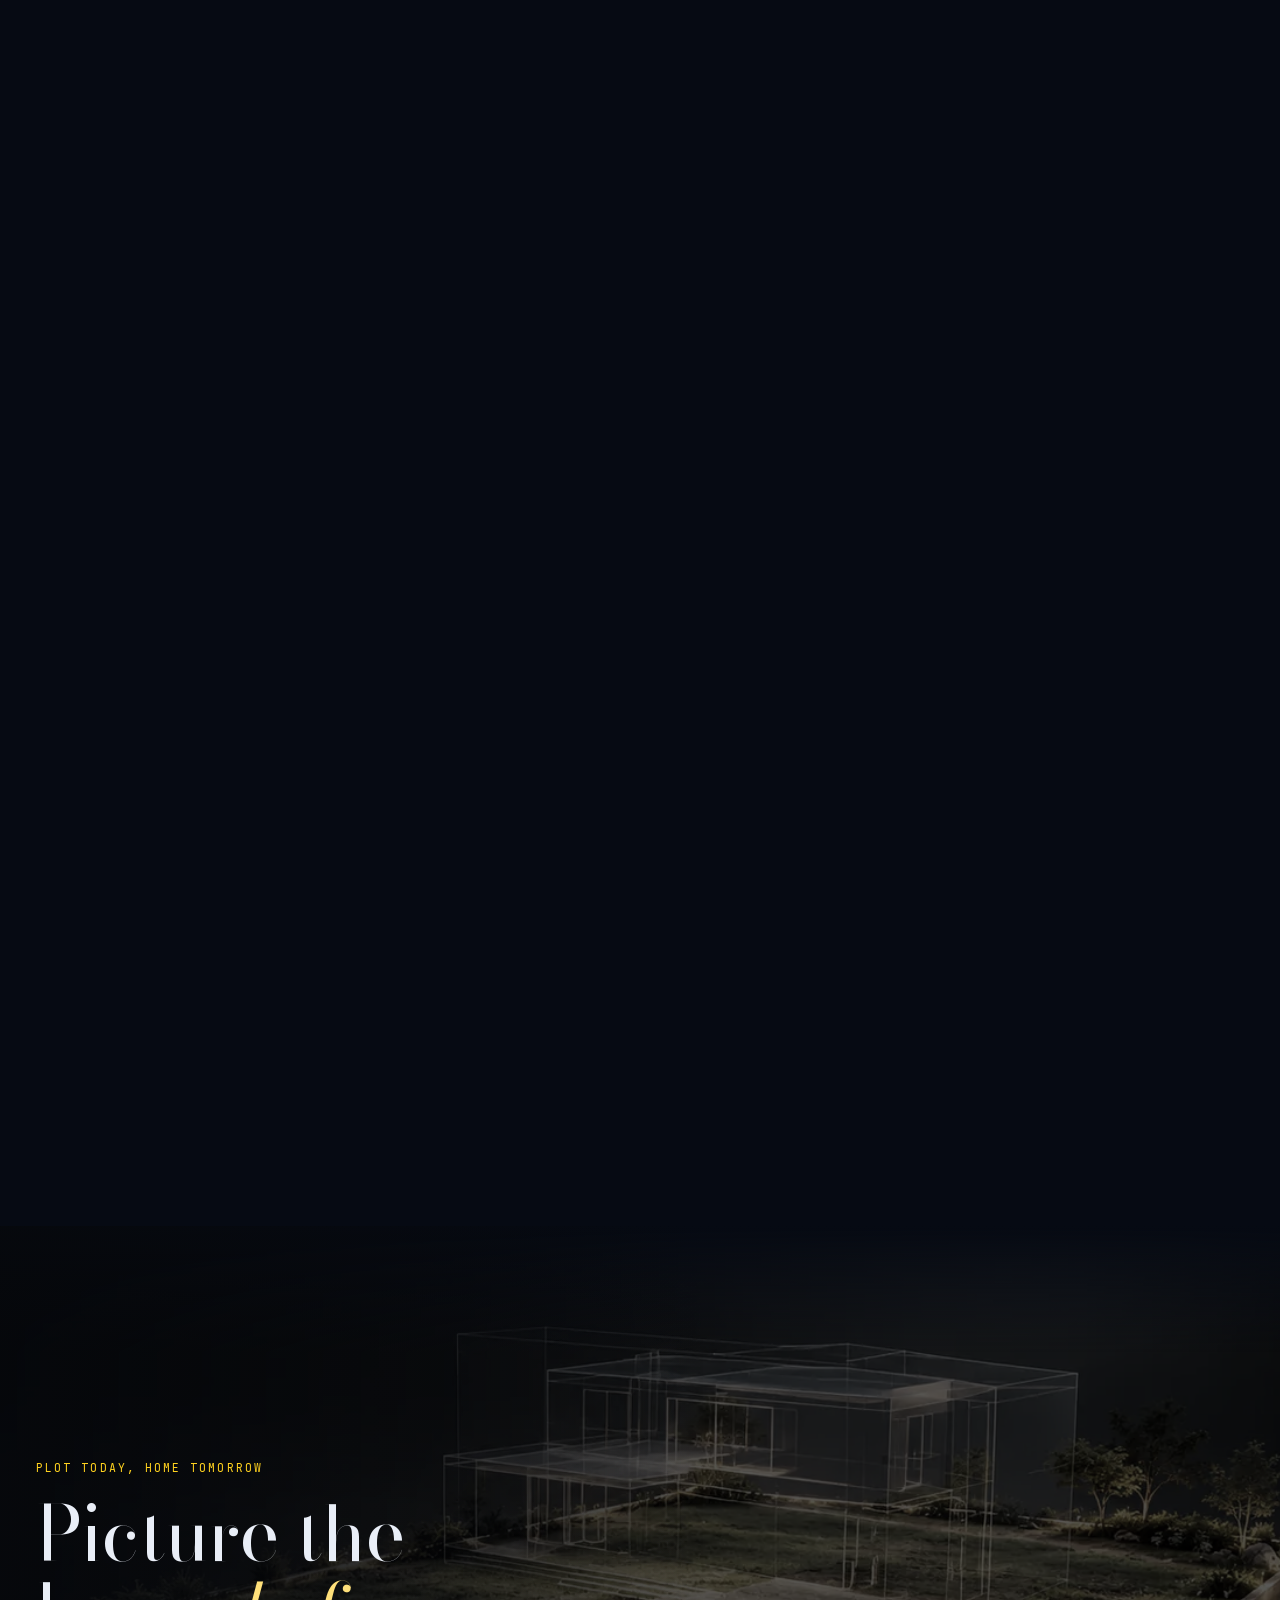
==== commit 49c520c9: "Live-site audit fixes: self-hosted fonts, versioned images, domain SEO Found on sivasakthirealagenci" ====
--- a/index.html
+++ b/index.html
@@ -10,20 +10,18 @@
 <meta property="og:site_name" content="Sivasakthi Real Agencies">
 <meta property="og:title" content="Sivasakthi Real Agencies | DTCP and RERA approved plots in Villupuram">
 <meta property="og:description" content="Deepavali offer: plots from ₹481/sq.ft at MGR Nagar Extension, Vazhudhareddy and ₹850/sq.ft at Sri Rajeswari Nagar, V. Maruthur, Villupuram. Call 98947 33659.">
-<meta property="og:image" content="assets/img/og-image.jpg">
+<meta property="og:image" content="https://sivasakthirealagencies.in/assets/img/og-image.jpg">
 <meta name="twitter:card" content="summary_large_image">
-
-<link rel="icon" type="image/png" sizes="32x32" href="assets/img/favicon-32.png">
-<link rel="apple-touch-icon" href="assets/img/apple-touch-icon.png">
+<meta property="og:url" content="https://sivasakthirealagencies.in/">
+<link rel="canonical" href="https://sivasakthirealagencies.in/">
+<link rel="icon" type="image/png" sizes="32x32" href="assets/img/favicon-32.png?v=4cb961">
+<link rel="apple-touch-icon" href="assets/img/apple-touch-icon.png?v=339e50">
 <link rel="manifest" href="site.webmanifest">
-<link rel="preconnect" href="https://fonts.googleapis.com">
-<link rel="preconnect" href="https://fonts.gstatic.com" crossorigin>
-<link rel="preload" as="style" href="https://fonts.googleapis.com/css2?family=Bodoni+Moda:ital,opsz,wght@0,6..96,400;0,6..96,500;1,6..96,400&family=Manrope:wght@400;500;600&family=JetBrains+Mono:wght@400;500&family=Noto+Sans+Tamil:wght@400;500&display=swap">
-<link rel="stylesheet" href="https://fonts.googleapis.com/css2?family=Bodoni+Moda:ital,opsz,wght@0,6..96,400;0,6..96,500;1,6..96,400&family=Manrope:wght@400;500;600&family=JetBrains+Mono:wght@400;500&family=Noto+Sans+Tamil:wght@400;500&display=swap" media="print" onload="this.media='all'">
-<noscript><link rel="stylesheet" href="https://fonts.googleapis.com/css2?family=Bodoni+Moda:ital,opsz,wght@0,6..96,400;0,6..96,500;1,6..96,400&family=Manrope:wght@400;500;600&family=JetBrains+Mono:wght@400;500&family=Noto+Sans+Tamil:wght@400;500&display=swap"></noscript>
+<link rel="preload" as="font" type="font/woff2" href="assets/fonts/bodoni.woff2" crossorigin>
+<link rel="preload" as="font" type="font/woff2" href="assets/fonts/manrope.woff2" crossorigin>
 <script>try{if(sessionStorage.getItem("siva-in"))document.documentElement.classList.add("no-splash");sessionStorage.setItem("siva-in","1")}catch(e){}</script>
-<link rel="stylesheet" href="assets/css/main.css?v=9a428de6">
-<link rel="preload" as="image" href="assets/img/ground-960.webp" imagesrcset="assets/img/ground-960.webp 960w, assets/img/ground.webp 1536w" imagesizes="110vw" fetchpriority="high">
+<link rel="stylesheet" href="assets/css/main.css?v=81fd81c4">
+<link rel="preload" as="image" href="assets/img/ground-960.webp?v=69ced0" imagesrcset="assets/img/ground-960.webp?v=69ced0 960w, assets/img/ground.webp?v=f2591a 1536w" imagesizes="110vw" fetchpriority="high">
 
 <script type="application/ld+json">
 {
@@ -31,6 +29,9 @@
  "@type": "RealEstateAgent",
  "name": "Sivasakthi Real Agencies",
  "alternateName": "சிவசக்தி ரியல் எஜென்சிஸ்",
+ "image": "https://sivasakthirealagencies.in/assets/img/og-image.jpg",
+ "logo": "https://sivasakthirealagencies.in/assets/img/logo.png",
+ "url": "https://sivasakthirealagencies.in",
  "telephone": [
   "+91 95851 78509",
   "+91 98947 33659"
@@ -61,7 +62,7 @@
 </head>
 <body>
 <div class="splash" aria-hidden="true"><div class="sp-in">
-  <img src="assets/img/logo.png" alt="" width="96" height="61">
+  <img src="assets/img/logo-sm.png?v=702467" alt="" width="96" height="61">
   <b class="sp-name">Sivasakthi</b>
   <span class="sp-sub">REAL AGENCIES</span>
   <span class="sp-ta" lang="ta">வீடு · மனை · நிலம்</span>
@@ -72,7 +73,7 @@
 <header class="nav" id="nav">
   <div class="wrap">
     <a class="logo" href="index.html" aria-label="Sivasakthi Real Agencies home">
-      <img src="assets/img/logo.png" alt="" width="48" height="31">
+      <img src="assets/img/logo-sm.png?v=702467" alt="" width="48" height="31">
       <span><b>SIVASAKTHI</b><small>REAL AGENCIES</small></span>
     </a>
     <nav aria-label="Main"><ul><li><a href="index.html" aria-current="page">Home</a></li><li><a href="properties.html">Land for sale</a></li><li><a href="properties.html#plan">Plot map</a></li><li><a href="sell.html">Sell land</a></li><li><a href="contact.html">Contact</a></li></ul></nav>
@@ -91,11 +92,11 @@
 <section class="hero hero2 hero3" id="hero" aria-label="Introduction">
     <div class="stage">
       <div class="layer l-ground" id="lGround" aria-hidden="true"><div class="frame" style="--fx:0.500;--fy:0.528;--pfx:0.750;--pfy:0.556">
-        <img src="assets/img/ground-960.webp" srcset="assets/img/ground-960.webp 960w, assets/img/ground.webp 1536w" sizes="110vw" alt="" width="1536" height="864" fetchpriority="high" style="background:#0B1322 url([data-uri]) center/cover">
+        <img src="assets/img/ground-960.webp?v=69ced0" srcset="assets/img/ground-960.webp?v=69ced0 960w, assets/img/ground.webp?v=f2591a 1536w" sizes="110vw" alt="" width="1536" height="864" fetchpriority="high">
         <svg class="sunfx" viewBox="0 0 1280 720" preserveAspectRatio="none"><defs><radialGradient id="sunG"><stop offset="0" stop-color="#FFF4C8" stop-opacity=".95"/><stop offset=".18" stop-color="#FFC45A" stop-opacity=".55"/><stop offset="1" stop-color="#FF8A3D" stop-opacity="0"/></radialGradient></defs><circle id="sunGlow" cx="993" cy="205" r="210" fill="url(#sunG)"/></svg>
       </div></div>
       <div class="layer l-aerial" id="lAerial" aria-hidden="true"><div class="frame" style="--fx:0.500;--fy:0.556;--pfx:0.688;--pfy:0.722">
-        <img data-src="assets/img/aerial.webp" srcset="assets/img/aerial-960.webp 960w, assets/img/aerial.webp 1536w" sizes="100vw" data-srcset="assets/img/aerial-960.webp 960w, assets/img/aerial.webp 1536w" sizes="110vw" alt="" width="1536" height="864" decoding="async" style="background:#0B1322 url([data-uri]) center/cover">
+        <img data-src="assets/img/aerial.webp?v=8f3699" srcset="assets/img/aerial-960.webp?v=dbb1d9 960w, assets/img/aerial.webp?v=8f3699 1536w" sizes="100vw" data-srcset="assets/img/aerial-960.webp?v=dbb1d9 960w, assets/img/aerial.webp?v=8f3699 1536w" sizes="110vw" alt="" width="1536" height="864" decoding="async">
         <svg class="survey" id="survey" viewBox="0 0 1280 720" preserveAspectRatio="none">
           <polygon id="plotC" class="bound" points="835,512 1105,592 1040,672 742,563"/>
           <polygon id="plotCfill" class="bfill" points="835,512 1105,592 1040,672 742,563"/>
@@ -106,7 +107,7 @@
         <div class="scanline" id="scan"></div>
       </div></div>
       <div class="layer l-top" id="lTop" aria-hidden="true"><div class="frame" style="--fx:0.500;--fy:0.500;--pfx:0.828;--pfy:0.750">
-        <img data-src="assets/img/topdown.webp" data-srcset="assets/img/topdown-960.webp 960w, assets/img/topdown.webp 1536w" sizes="110vw" alt="" width="1536" height="864" decoding="async" style="background:#0B1322 url([data-uri]) center/cover">
+        <img data-src="assets/img/topdown.webp?v=2f1a69" data-srcset="assets/img/topdown-960.webp?v=ea7f35 960w, assets/img/topdown.webp?v=2f1a69 1536w" sizes="110vw" alt="" width="1536" height="864" decoding="async">
         <svg class="plan" id="heroPlan" viewBox="0 0 1672 941" preserveAspectRatio="none">
           <g class="plan-plots"></g>
           <g class="plan-labels"><text x="470" y="462">40 FT MAIN ROAD</text><text x="1290" y="462">40 FT MAIN ROAD</text><text x="822" y="250" transform="rotate(-90 822 250)">30 FT ROAD</text><text x="822" y="720" transform="rotate(-90 822 720)">30 FT ROAD</text></g>
@@ -213,7 +214,7 @@
   <section class="spot" id="spotlight" aria-label="Plot of the week">
     <div class="spot-stage">
       <div class="spot-media" id="spotMedia"><div class="frame" style="--fx:.547;--fy:.5;--pfx:.5;--pfy:.5">
-        <img src="assets/img/cornerpin.webp" srcset="assets/img/cornerpin-960.webp 960w, assets/img/cornerpin.webp 1536w" sizes="100vw" alt="Corner plot with granite boundary stones at a road junction, marked with a gold outline" width="1536" height="864" loading="lazy" style="background:#0B1322 url([data-uri]) center/cover">
+        <img src="assets/img/cornerpin.webp?v=301b1d" srcset="assets/img/cornerpin-960.webp?v=cf4015 960w, assets/img/cornerpin.webp?v=301b1d 1536w" sizes="100vw" alt="Corner plot with granite boundary stones at a road junction, marked with a gold outline" width="1536" height="864" loading="lazy">
         <svg class="spot-svg" viewBox="0 0 1672 941" preserveAspectRatio="none" aria-hidden="true">
           <polygon id="spotBound" points="165,190 775,58 1480,458 825,785"/>
           <g class="spot-stones"><circle cx="153" cy="187" r="9"/><circle cx="773" cy="51" r="9"/><circle cx="1491" cy="460" r="9"/><circle cx="824" cy="793" r="9"/></g>
@@ -240,7 +241,7 @@
   <section class="built" id="built" aria-label="Infrastructure in our layouts">
     <div class="built-stage">
       <div class="built-media">
-        <div class="frame" style="--fx:.547;--fy:.556;--pfx:.547;--pfy:.556"><img src="assets/img/dayroad.webp" srcset="assets/img/dayroad-960.webp 960w, assets/img/dayroad.webp 1536w" sizes="100vw" alt="A finished layout road with tar surface, street lights, avenue trees and granite boundary stones" width="1536" height="864" loading="lazy" style="background:#0B1322 url([data-uri]) center/cover">
+        <div class="frame" style="--fx:.547;--fy:.556;--pfx:.547;--pfy:.556"><img src="assets/img/dayroad.webp?v=9e013e" srcset="assets/img/dayroad-960.webp?v=2848b7 960w, assets/img/dayroad.webp?v=9e013e 1536w" sizes="100vw" alt="A finished layout road with tar surface, street lights, avenue trees and granite boundary stones" width="1536" height="864" loading="lazy">
         <div class="callouts"><div class="co co-r" style="--x:11.96%;--y:70.14%;--i:0"><span class="co-dot"></span><span class="co-line"></span><div class="co-card"><b>Granite boundary stones</b><span>Every corner fixed to the FMB sketch</span></div></div><div class="co co-r" style="--x:60.41%;--y:85.02%;--i:1"><span class="co-dot"></span><span class="co-line"></span><div class="co-card"><b>40 ft tar road</b><span>Laid and rolled before plots go on sale</span></div></div><div class="co co-l" style="--x:68.06%;--y:26.14%;--i:2"><span class="co-dot"></span><span class="co-line"></span><div class="co-card"><b>Street lights</b><span>On every internal road</span></div></div><div class="co co-l" style="--x:93.00%;--y:15.94%;--i:3"><span class="co-dot"></span><span class="co-line"></span><div class="co-card"><b>Avenue trees</b><span>Shade on both sides of the road</span></div></div><div class="co co-r" style="--x:36.48%;--y:68.01%;--i:4"><span class="co-dot"></span><span class="co-line"></span><div class="co-card"><b>Kerb-lined edges</b><span>Clean plot frontage, no erosion</span></div></div></div></div>
       </div>
       <div class="built-shade"></div>
@@ -256,10 +257,10 @@
     <div class="g-stage">
       <div class="wrap g-head"><p class="eyebrow">Our layouts, in every light</p><h2>Walk through <em>the land.</em></h2></div>
       <div class="g-track" id="gTrack">
-        <article class="g-card"><div class="g-img"><img src="assets/img/mistylayout.webp" alt="Gingee Hill View Plots" width="1536" height="864" loading="lazy" style="background:#0B1322 url([data-uri]) center/cover"></div>
-          <div class="g-cap"><span class="g-n">01</span><p class="eyebrow">Dawn over the hills</p><h3>Gingee Hill View Plots</h3><p>Morning mist, the lake and the Gingee hills behind every plot.</p></div></article><article class="g-card"><div class="g-img"><img src="assets/img/parklayout.webp" alt="Sivasakthi Park Avenue" width="1536" height="864" loading="lazy" style="background:#0B1322 url([data-uri]) center/cover"></div>
-          <div class="g-cap"><span class="g-n">02</span><p class="eyebrow">A park at the centre</p><h3>Sivasakthi Park Avenue</h3><p>Plots around a landscaped roundabout park with avenue palms.</p></div></article><article class="g-card"><div class="g-img"><img src="assets/img/stonesunset.webp" alt="Koliyanur Red Soil Plots" width="1536" height="864" loading="lazy" style="background:#0B1322 url([data-uri]) center/cover"></div>
-          <div class="g-cap"><span class="g-n">03</span><p class="eyebrow">Stones set at sunrise</p><h3>Koliyanur Red Soil Plots</h3><p>Fresh red soil, every plot corner marked with a granite stone.</p></div></article><article class="g-card"><div class="g-img"><img src="assets/img/shadeplot.webp" alt="Valavanur Tree View Plots" width="1536" height="864" loading="lazy" style="background:#0B1322 url([data-uri]) center/cover"></div>
+        <article class="g-card"><div class="g-img"><img src="assets/img/mistylayout.webp?v=117aed" alt="Gingee Hill View Plots" width="1536" height="864" loading="lazy"></div>
+          <div class="g-cap"><span class="g-n">01</span><p class="eyebrow">Dawn over the hills</p><h3>Gingee Hill View Plots</h3><p>Morning mist, the lake and the Gingee hills behind every plot.</p></div></article><article class="g-card"><div class="g-img"><img src="assets/img/parklayout.webp?v=44807d" alt="Sivasakthi Park Avenue" width="1536" height="864" loading="lazy"></div>
+          <div class="g-cap"><span class="g-n">02</span><p class="eyebrow">A park at the centre</p><h3>Sivasakthi Park Avenue</h3><p>Plots around a landscaped roundabout park with avenue palms.</p></div></article><article class="g-card"><div class="g-img"><img src="assets/img/stonesunset.webp?v=b5511c" alt="Koliyanur Red Soil Plots" width="1536" height="864" loading="lazy"></div>
+          <div class="g-cap"><span class="g-n">03</span><p class="eyebrow">Stones set at sunrise</p><h3>Koliyanur Red Soil Plots</h3><p>Fresh red soil, every plot corner marked with a granite stone.</p></div></article><article class="g-card"><div class="g-img"><img src="assets/img/shadeplot.webp?v=238e2e" alt="Valavanur Tree View Plots" width="1536" height="864" loading="lazy"></div>
           <div class="g-cap"><span class="g-n">04</span><p class="eyebrow">Shade on the frontage</p><h3>Valavanur Tree View Plots</h3><p>Wide tar road, kerbs and full-grown trees along the plots.</p></div></article>
         <article class="g-card g-end"><div class="g-endin"><p class="eyebrow">Want to see it in person?</p><h3>We'll take you to the site this week.</h3><a class="btn gold magnetic" href="https://wa.me/919585178509?text=Hello%20Sivasakthi%20Real%20Agencies%2C%20I%20would%20like%20a%20site%20visit." target="_blank" rel="noopener">Book a site visit</a></div></article>
       </div>
@@ -269,8 +270,8 @@
   <section class="dream" id="dream" aria-label="Plan your home">
     <div class="dream-stage">
       <div class="dream-media" id="dreamMedia"><div class="frame" style="--fx:.594;--fy:.458;--pfx:.672;--pfy:.458">
-        <img class="d-base" src="assets/img/wireframe.webp" srcset="assets/img/wireframe-960.webp 960w, assets/img/wireframe.webp 1536w" sizes="100vw" alt="" width="1536" height="864" loading="lazy" aria-hidden="true" style="background:#0B1322 url([data-uri]) center/cover">
-        <img class="d-lit" id="dreamLit" src="assets/img/wireframe.webp" srcset="assets/img/wireframe-960.webp 960w, assets/img/wireframe.webp 1536w" sizes="100vw" alt="A plot with a glowing outline of a two-storey home drawn on it" width="1536" height="864" loading="lazy" style="background:#0B1322 url([data-uri]) center/cover">
+        <img class="d-base" src="assets/img/wireframe.webp?v=c724f2" srcset="assets/img/wireframe-960.webp?v=da3b83 960w, assets/img/wireframe.webp?v=c724f2 1536w" sizes="100vw" alt="" width="1536" height="864" loading="lazy" aria-hidden="true">
+        <img class="d-lit" id="dreamLit" src="assets/img/wireframe.webp?v=c724f2" srcset="assets/img/wireframe-960.webp?v=da3b83 960w, assets/img/wireframe.webp?v=c724f2 1536w" sizes="100vw" alt="A plot with a glowing outline of a two-storey home drawn on it" width="1536" height="864" loading="lazy">
         <svg class="dream-svg" viewBox="0 0 1672 941" preserveAspectRatio="none" aria-hidden="true">
           <g class="dl" style="--i:0"><circle cx="1110" cy="250" r="6"/><line x1="1110" y1="250" x2="1280" y2="170"/><text x="1290" y="166">SAMPLE HOME</text><text x="1290" y="192">2 FLOORS · 2,400 SQ.FT</text></g>
           <g class="dl" style="--i:1"><circle cx="700" cy="560" r="6"/><line x1="700" y1="560" x2="800" y2="690"/><text x="810" y="712">YOUR PLOT · 40 × 60 FT</text></g>
@@ -288,7 +289,7 @@
   </section>
   <section class="block docs" aria-label="Land document checklist">
     <div class="wrap docs-grid">
-      <figure class="docs-img"><img src="assets/img/stoneclose.webp" alt="Granite boundary stone set in fresh soil at the corner of a plot" loading="lazy" style="background:#0B1322 url([data-uri]) center/cover"><figcaption>Boundary stone, plot B-01</figcaption></figure>
+      <figure class="docs-img"><img src="assets/img/stoneclose.webp?v=0e1c4f" alt="Granite boundary stone set in fresh soil at the corner of a plot" loading="lazy"><figcaption>Boundary stone, plot B-01</figcaption></figure>
       <div>
         <p class="eyebrow">Before we list or buy any land</p>
         <h2 style="margin-top:16px">Eight papers. <em>Every time.</em></h2>
@@ -307,7 +308,7 @@
     </div>
   </section>
   <section class="inside" aria-label="Why land">
-    <div class="bg" id="insideBg"><img src="assets/img/wetroad.webp" alt="Wet layout road after monsoon rain, lit by garden lights at dusk" loading="lazy" style="background:#0B1322 url([data-uri]) center/cover"></div>
+    <div class="bg" id="insideBg"><img src="assets/img/wetroad.webp?v=0f0ab5" alt="Wet layout road after monsoon rain, lit by garden lights at dusk" loading="lazy"></div>
     <canvas id="rain2" aria-hidden="true"></canvas>
     <div class="veil"></div>
     <div class="wrap">
@@ -326,7 +327,7 @@
         <p class="lede">Free site visit and valuation for plots, farm land and houses around Villupuram.</p>
         <a class="btn gold magnetic" href="sell.html" style="justify-self:start">Get a free valuation <svg viewBox="0 0 24 24" fill="none" stroke="currentColor" stroke-width="1.6" aria-hidden="true"><path d="M5 12h14M13 6l6 6-6 6"/></svg></a>
       </div>
-      <figure><img src="assets/img/stonesunset.webp" alt="Plots marked with boundary stones at sunrise" loading="lazy" width="1600" height="900" style="background:#0B1322 url([data-uri]) center/cover"></figure>
+      <figure><img src="assets/img/stonesunset.webp?v=b5511c" alt="Plots marked with boundary stones at sunrise" loading="lazy" width="1600" height="900"></figure>
     </div></div>
   </section>
   <section class="block office" id="contact" aria-label="Visit or call">
@@ -337,7 +338,7 @@
         <p class="lede" style="margin-top:16px">Come to our office in Panampattu, or call and we will take you to the land.</p>
       </div>
       <div class="office-card">
-        <div class="person"><img src="assets/img/logo.png" alt="" width="64" height="41" loading="lazy"><div><b>C. Sureshkumar</b><span>Proprietor · <span class="ta" lang="ta">உரிமையாளர்</span></span></div></div>
+        <div class="person"><img src="assets/img/logo-sm.png?v=702467" alt="" width="64" height="41" loading="lazy"><div><b>C. Sureshkumar</b><span>Proprietor · <span class="ta" lang="ta">உரிமையாளர்</span></span></div></div>
         <dl class="kv office-kv">
           <dt>Phone</dt><dd><a class="sel" href="tel:+919585178509">95851 78509</a></dd>
           <dt>Phone</dt><dd><a class="sel" href="tel:+919894733659">98947 33659</a></dd>
@@ -349,7 +350,7 @@
     </div>
   </section>
   <section class="block closing night-close">
-    <div class="bgc night" aria-hidden="true"><img src="assets/img/nightlayout.webp" srcset="assets/img/nightlayout-960.webp 960w, assets/img/nightlayout.webp 1536w" sizes="100vw" alt="" loading="lazy" width="1536" height="864" style="background:#0B1322 url([data-uri]) center/cover"><canvas id="nightFx"></canvas></div>
+    <div class="bgc night" aria-hidden="true"><img src="assets/img/nightlayout.webp?v=753ca5" srcset="assets/img/nightlayout-960.webp?v=4fc97d 960w, assets/img/nightlayout.webp?v=753ca5 1536w" sizes="100vw" alt="" loading="lazy" width="1536" height="864"><canvas id="nightFx"></canvas></div>
     <div class="wrap">
       <p lang="ta" class="eyebrow ta" style="letter-spacing:.04em;text-transform:none;font-size:.95rem">வீடு · மனை · நிலம் — வாங்க, விற்க அணுகவும்</p>
       <h2>Your land, <em>handled.</em></h2>
@@ -364,7 +365,7 @@
 <footer>
   <div class="wrap">
     <div class="brandf">
-      <img src="assets/img/logo.png" alt="" width="72" height="46" loading="lazy">
+      <img src="assets/img/logo-sm.png?v=702467" alt="" width="72" height="46" loading="lazy">
       <b style="font-family:var(--display);font-size:1.4rem;font-weight:400;color:var(--moon)">Sivasakthi Real Agencies</b>
       <span class="ta" lang="ta">சிவசக்தி ரியல் எஜென்சிஸ்</span>
       <span class="ta" lang="ta">வீடு · மனை · நிலம் — வாங்க, விற்க அணுகவும்</span>
@@ -379,9 +380,9 @@
   <svg viewBox="0 0 24 24" fill="currentColor"><path d="M12 2a10 10 0 0 0-8.6 15.1L2 22l5-1.3A10 10 0 1 0 12 2Zm0 18.2a8.2 8.2 0 0 1-4.2-1.1l-.3-.2-3 .8.8-2.9-.2-.3A8.2 8.2 0 1 1 12 20.2Zm4.5-6.1c-.2-.1-1.5-.7-1.7-.8s-.4-.1-.6.1-.6.8-.8 1-.3.2-.5.1a6.7 6.7 0 0 1-3.3-2.9c-.3-.4.3-.4.8-1.4a.5.5 0 0 0 0-.5l-.8-1.8c-.2-.5-.4-.4-.6-.4h-.5a1 1 0 0 0-.7.3 3 3 0 0 0-.9 2.2 5.2 5.2 0 0 0 1.1 2.8 11.9 11.9 0 0 0 4.6 4c1.7.7 2.3.8 3.2.7a2.7 2.7 0 0 0 1.8-1.3 2.2 2.2 0 0 0 .1-1.3c0-.1-.2-.2-.5-.3Z"/></svg>
 </a>
 <script src="assets/js/data.js?v=fbedc2b7" defer></script>
-<script src="assets/js/core.js?v=46c4fe64" defer></script>
+<script src="assets/js/core.js?v=a057ea4c" defer></script>
 <script src="assets/js/hero.js?v=29b42697" defer></script>
 <script src="assets/js/scenes.js?v=5e03a516" defer></script>
-<script src="assets/js/offers.js?v=01bc236b" defer></script>
+<script src="assets/js/offers.js?v=6c2dd1a5" defer></script>
 </body>
 </html>
--- a/assets/css/main.css
+++ b/assets/css/main.css
@@ -1,3 +1,9 @@
+/* self-hosted fonts (subset, variable): no third-party requests, preloaded, never block text */
+@font-face{font-family:"Bodoni Moda";src:url(../fonts/bodoni.woff2) format("woff2");font-weight:400 500;font-style:normal;font-display:swap}
+@font-face{font-family:"Bodoni Moda";src:url(../fonts/bodoni-italic.woff2) format("woff2");font-weight:400;font-style:italic;font-display:swap}
+@font-face{font-family:"Manrope";src:url(../fonts/manrope.woff2) format("woff2");font-weight:400 600;font-style:normal;font-display:swap}
+@font-face{font-family:"JetBrains Mono";src:url(../fonts/jbmono.woff2) format("woff2");font-weight:400 500;font-style:normal;font-display:swap}
+@font-face{font-family:"Noto Sans Tamil";src:url(../fonts/tamil.woff2) format("woff2");font-weight:400 500;font-style:normal;font-display:swap;unicode-range:U+0B80-0BFF,U+200C-200D,U+25CC}
 /* Sivasakthi Real Agencies — main stylesheet */
 *,*::before,*::after{box-sizing:border-box}
 html,body{margin:0;padding:0}
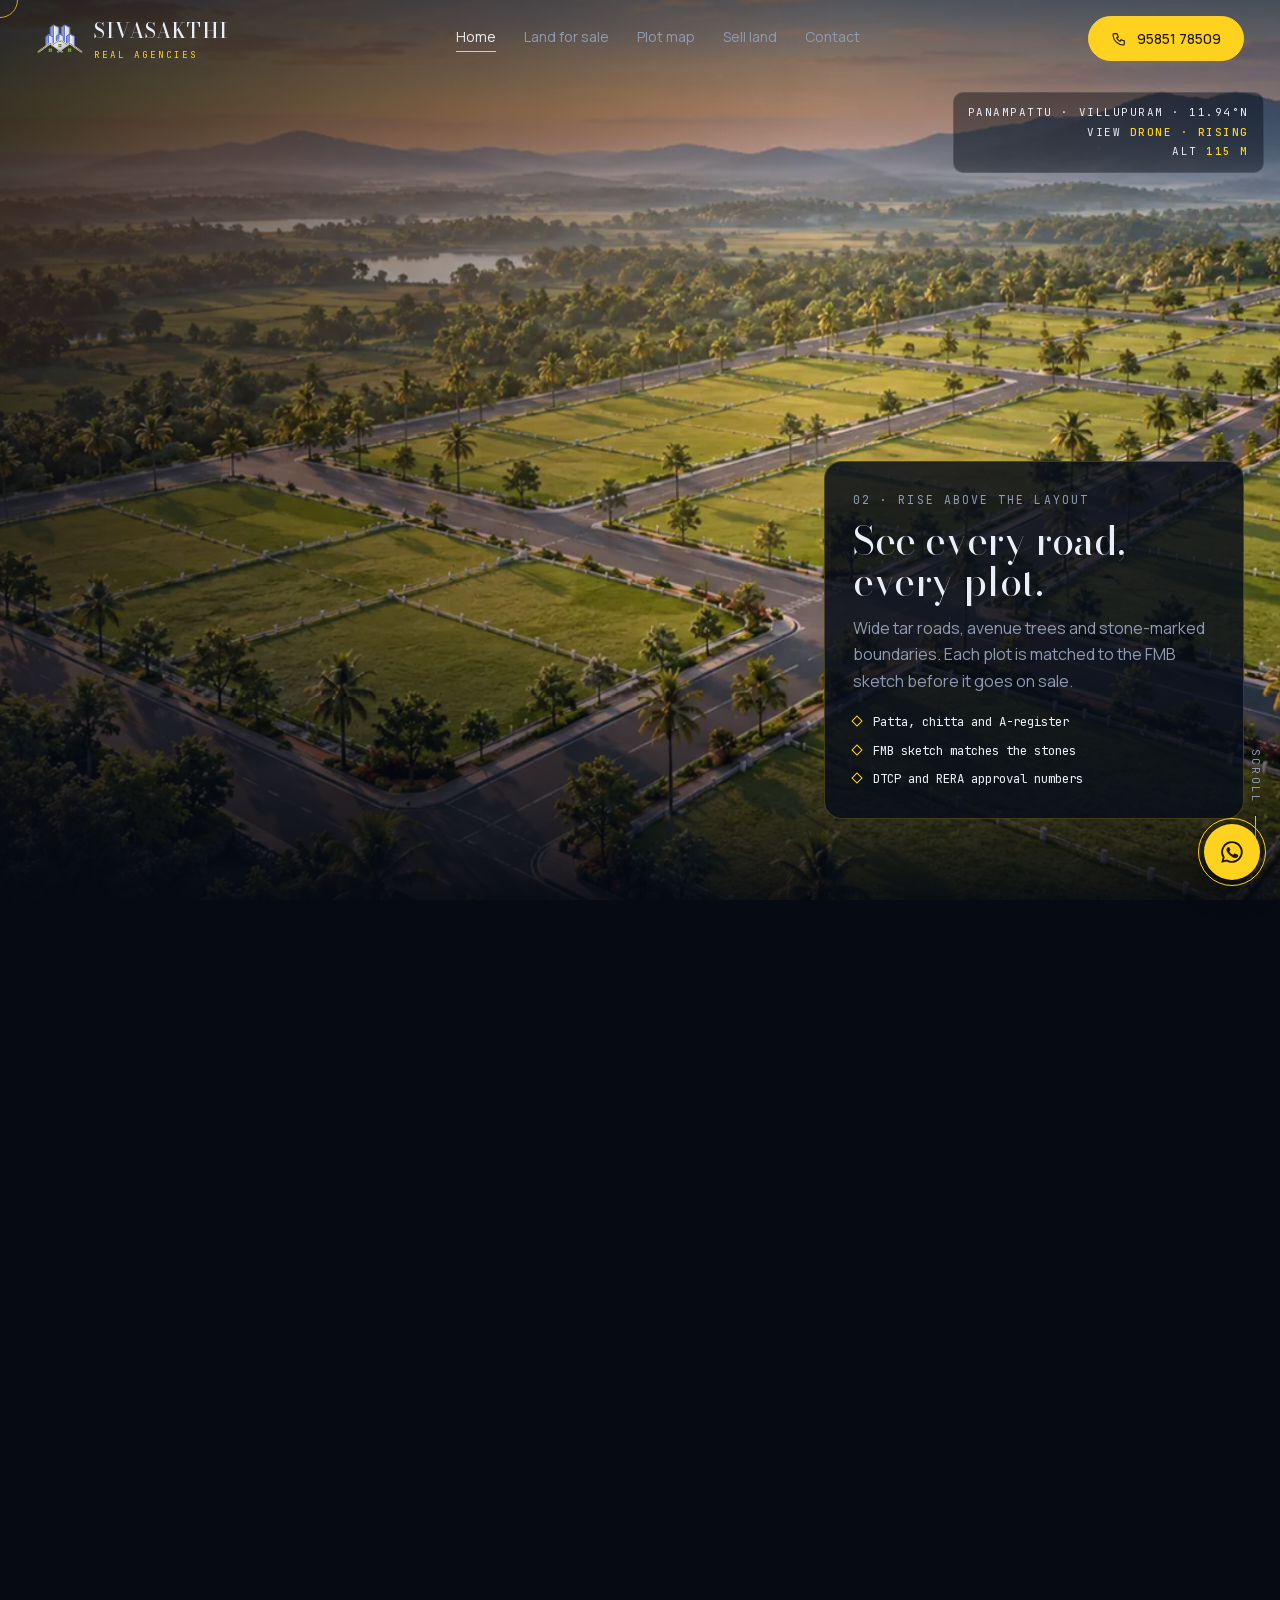
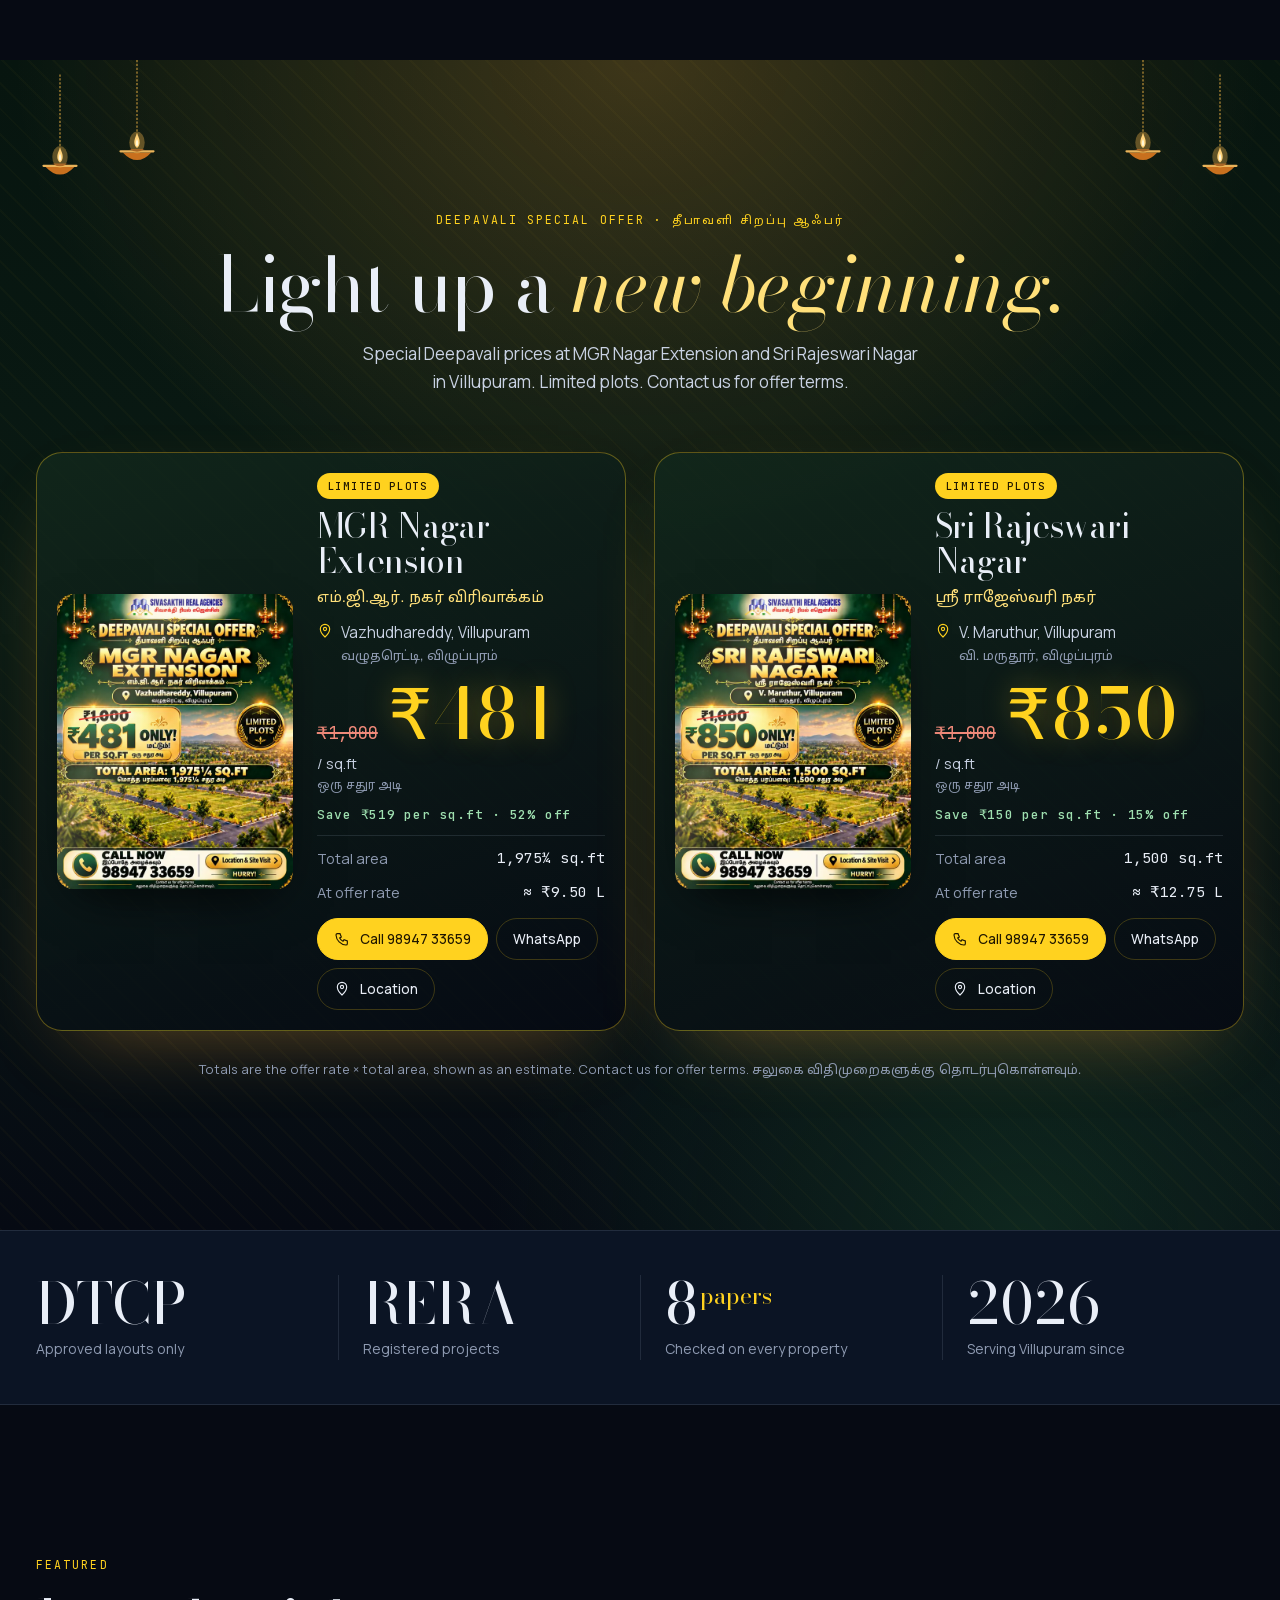
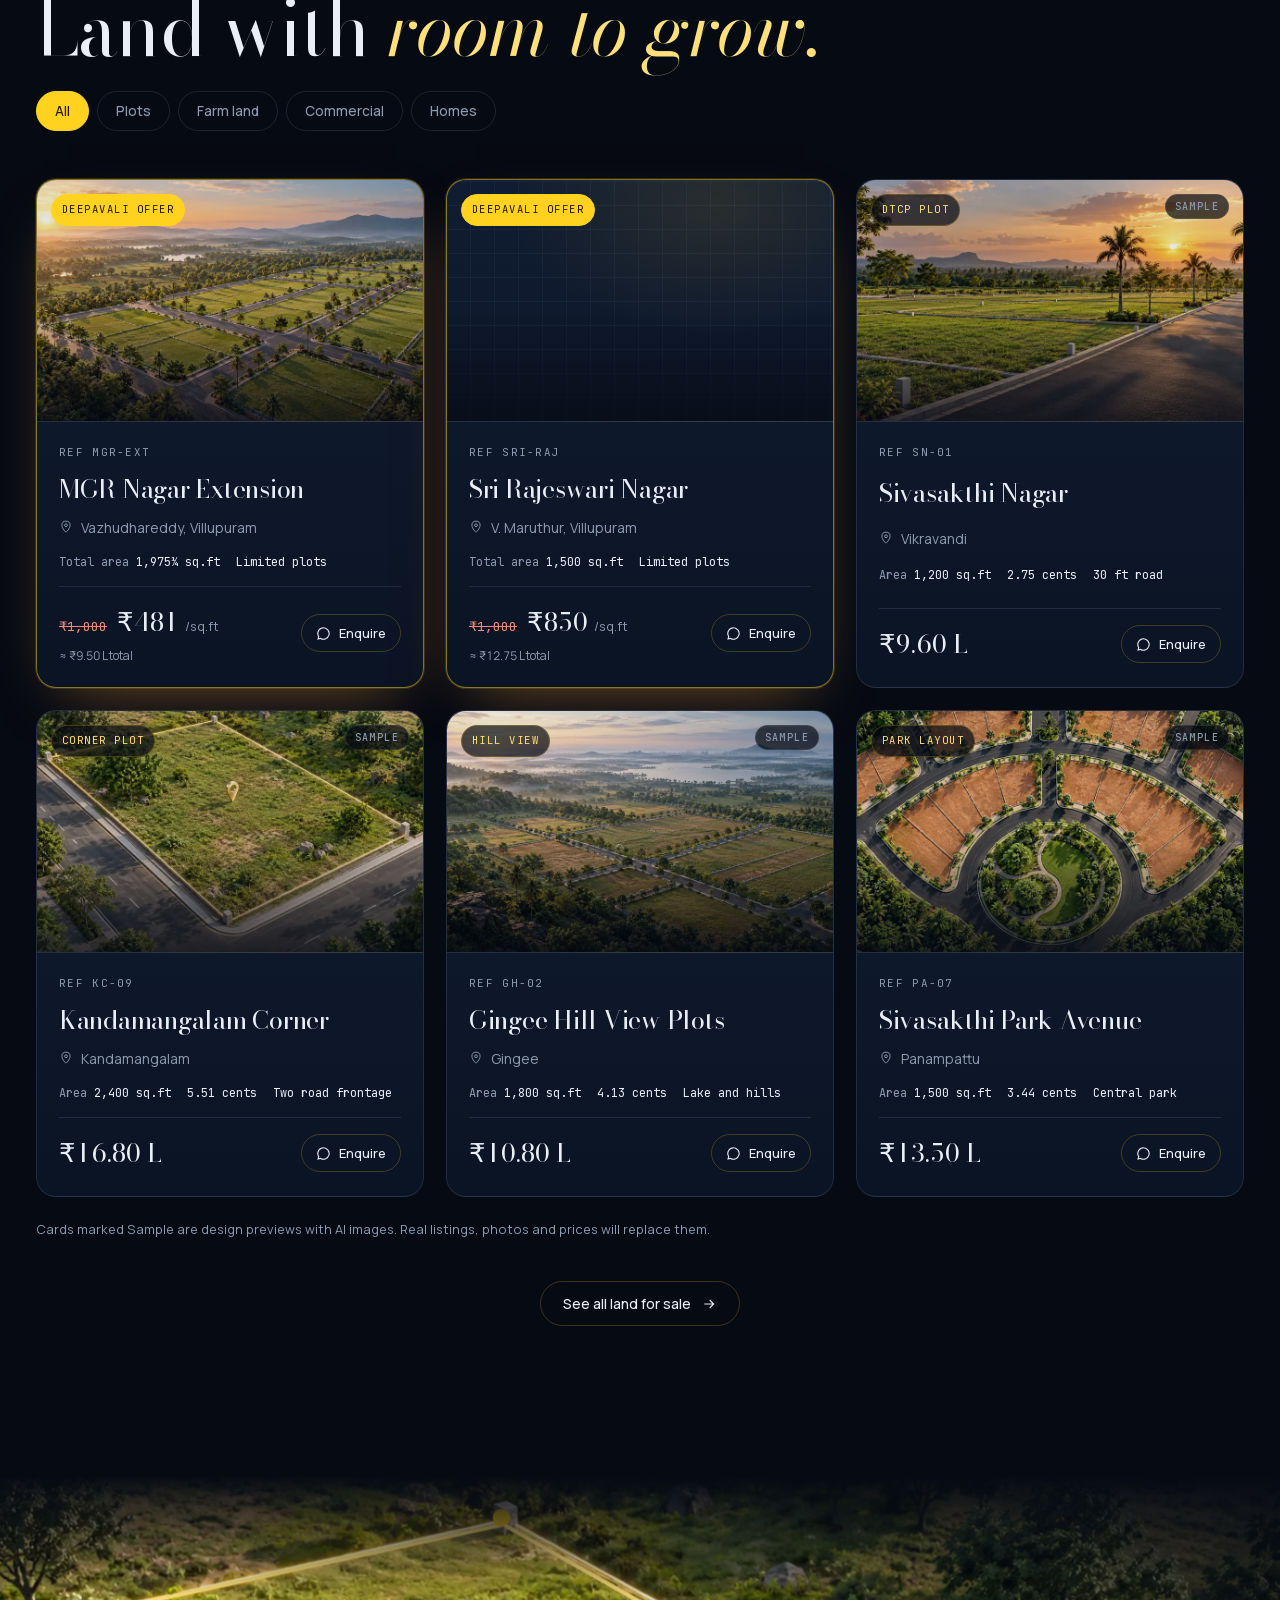
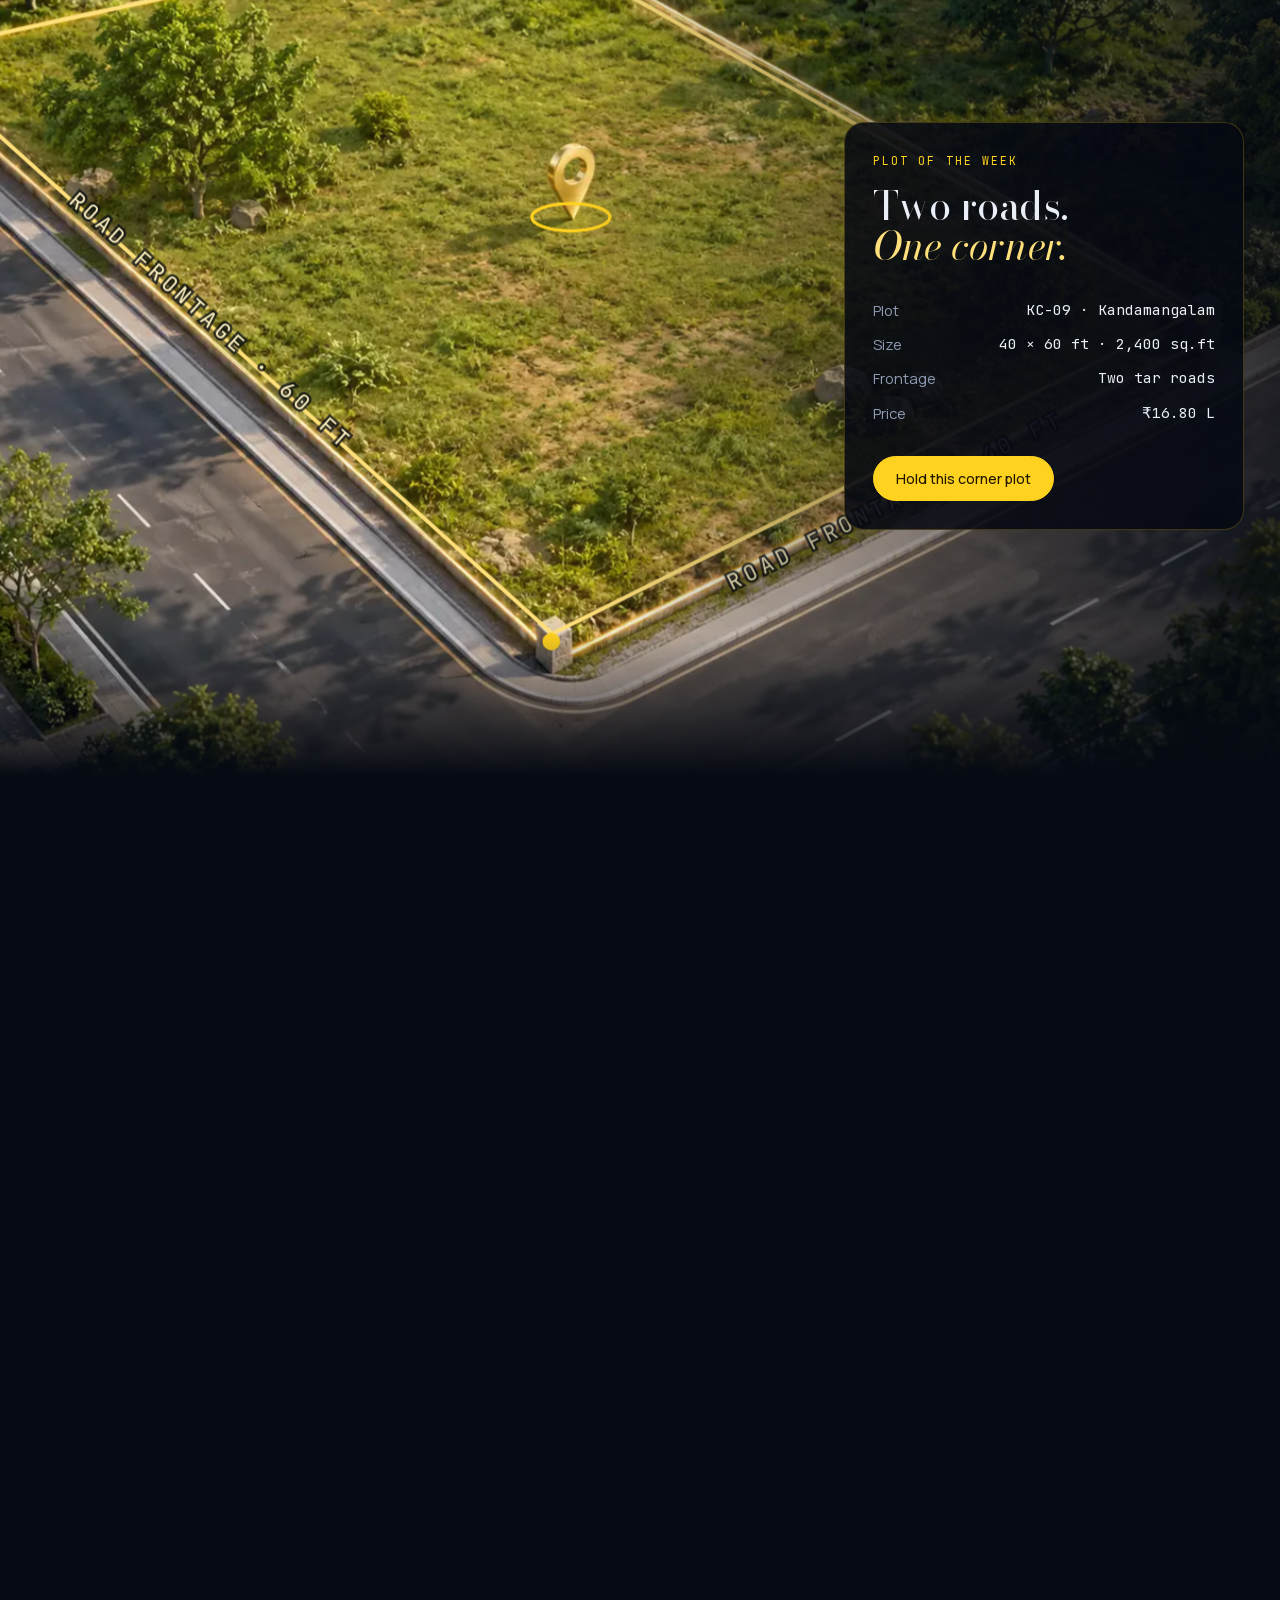
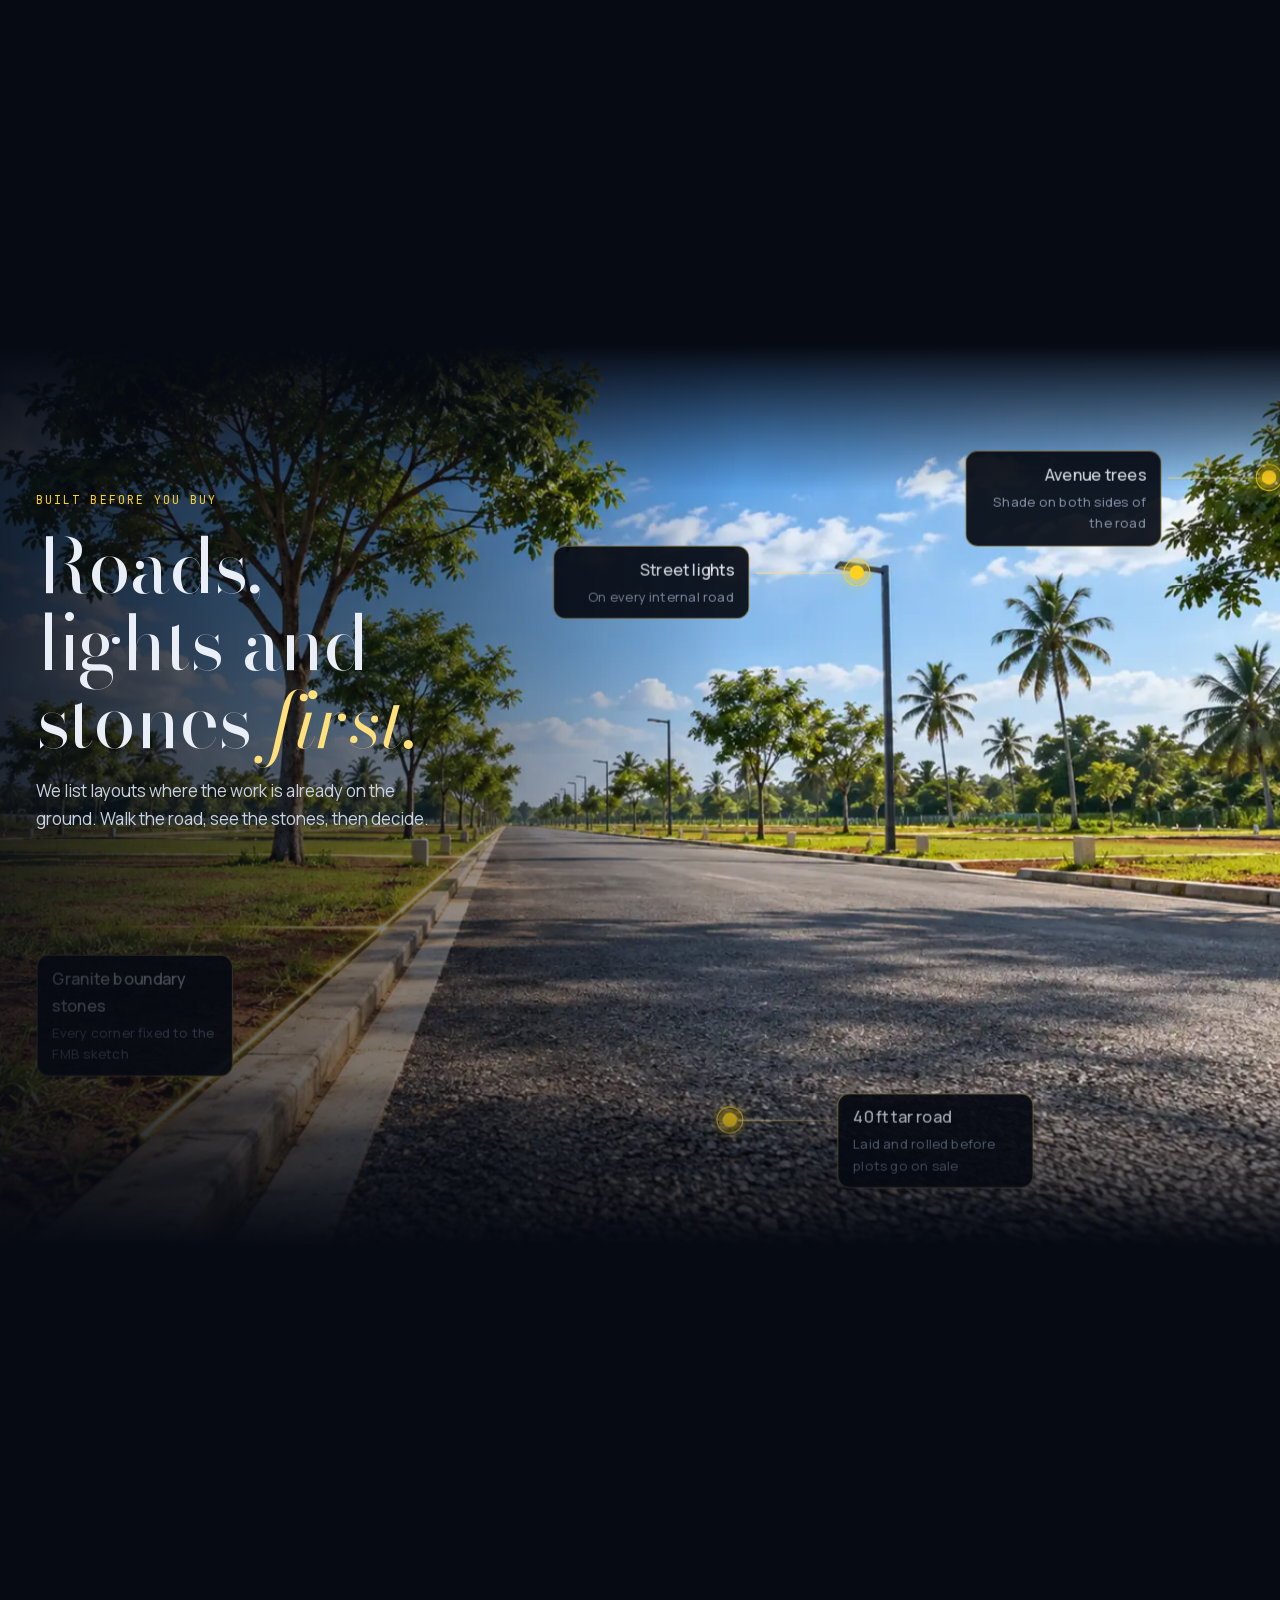
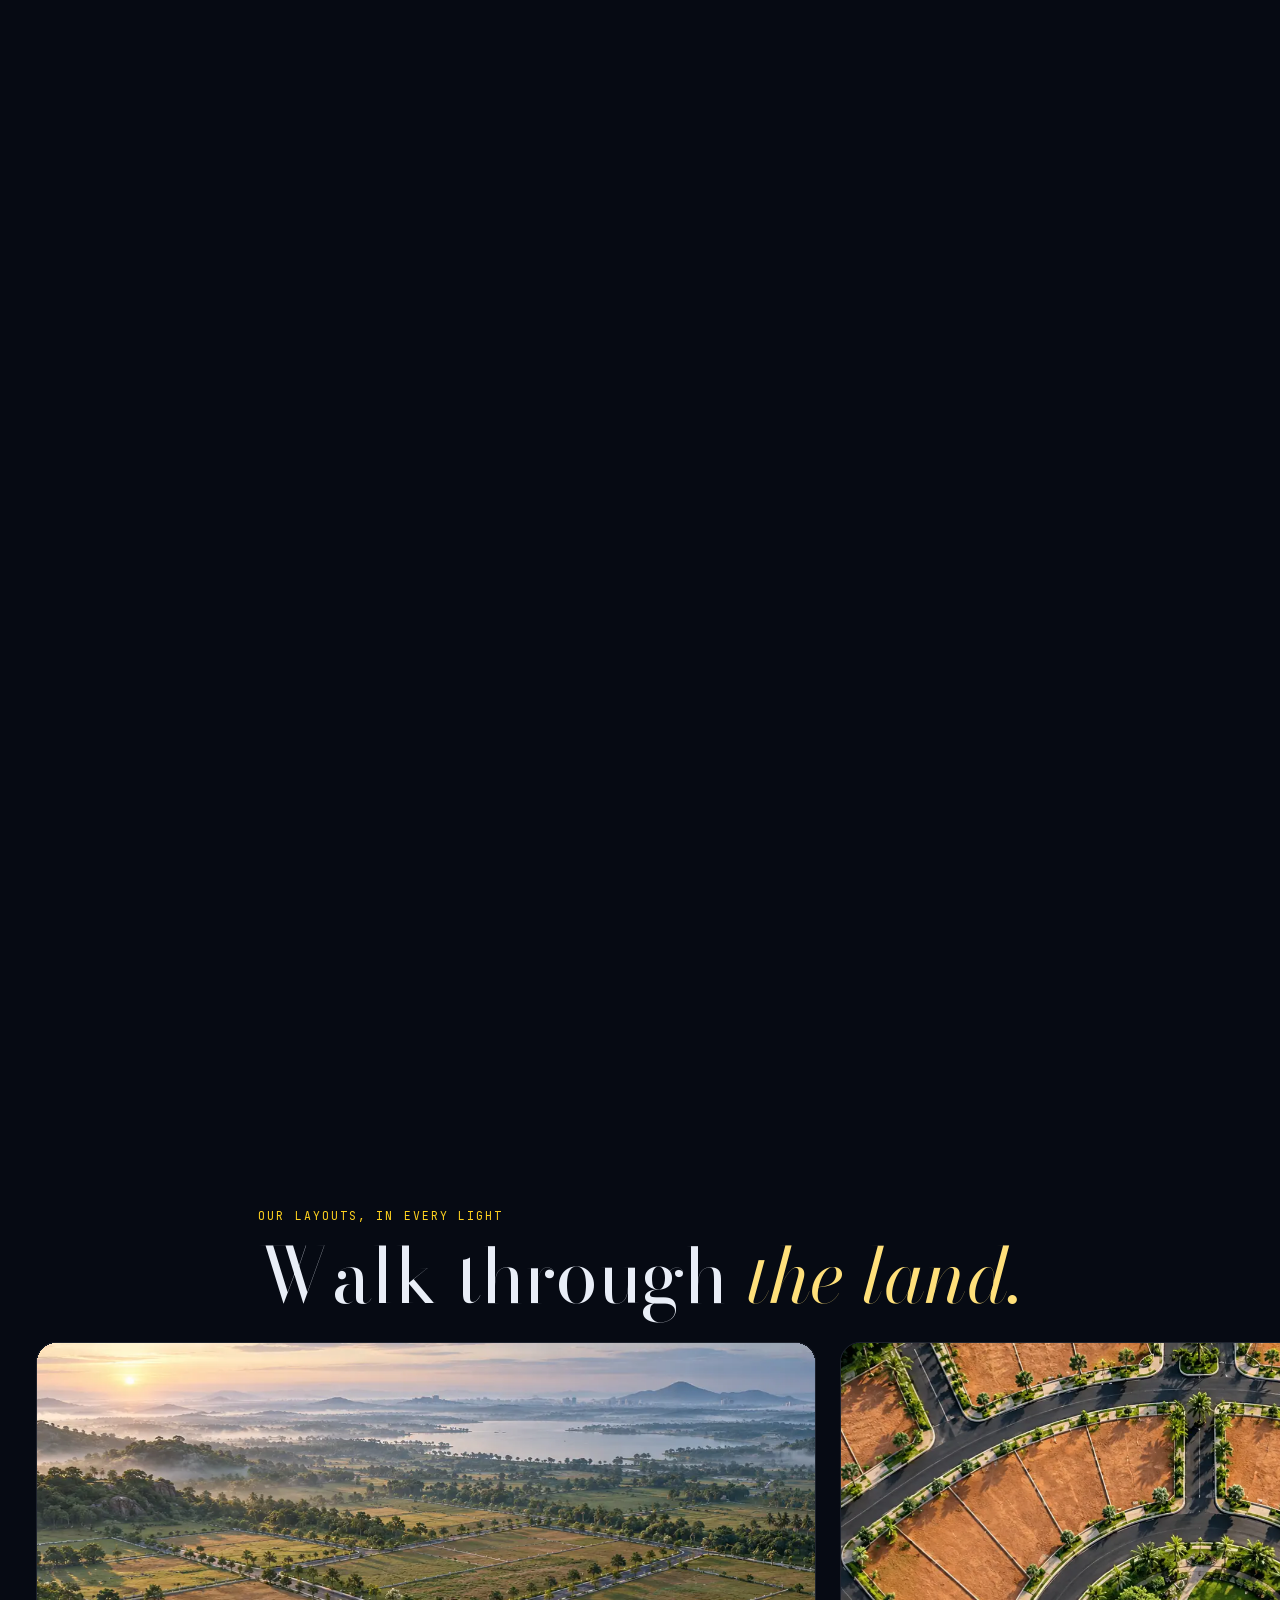
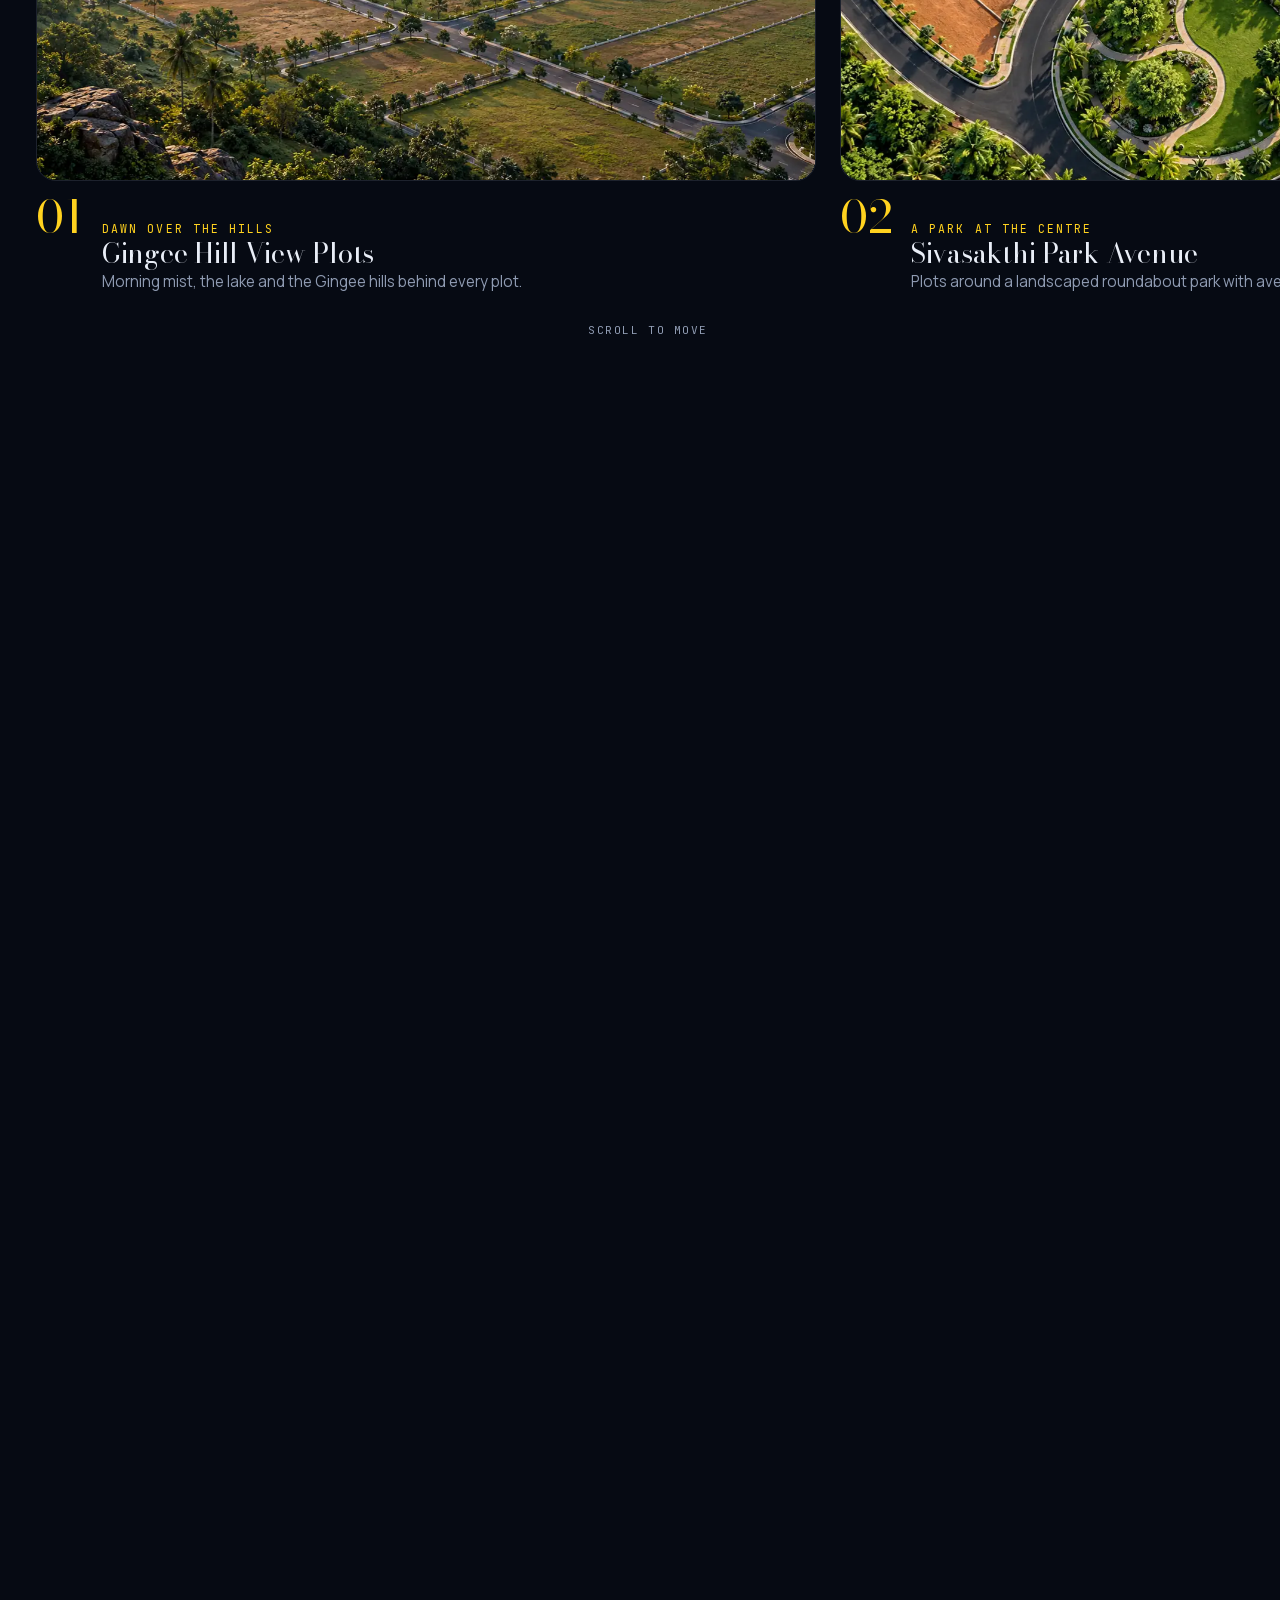
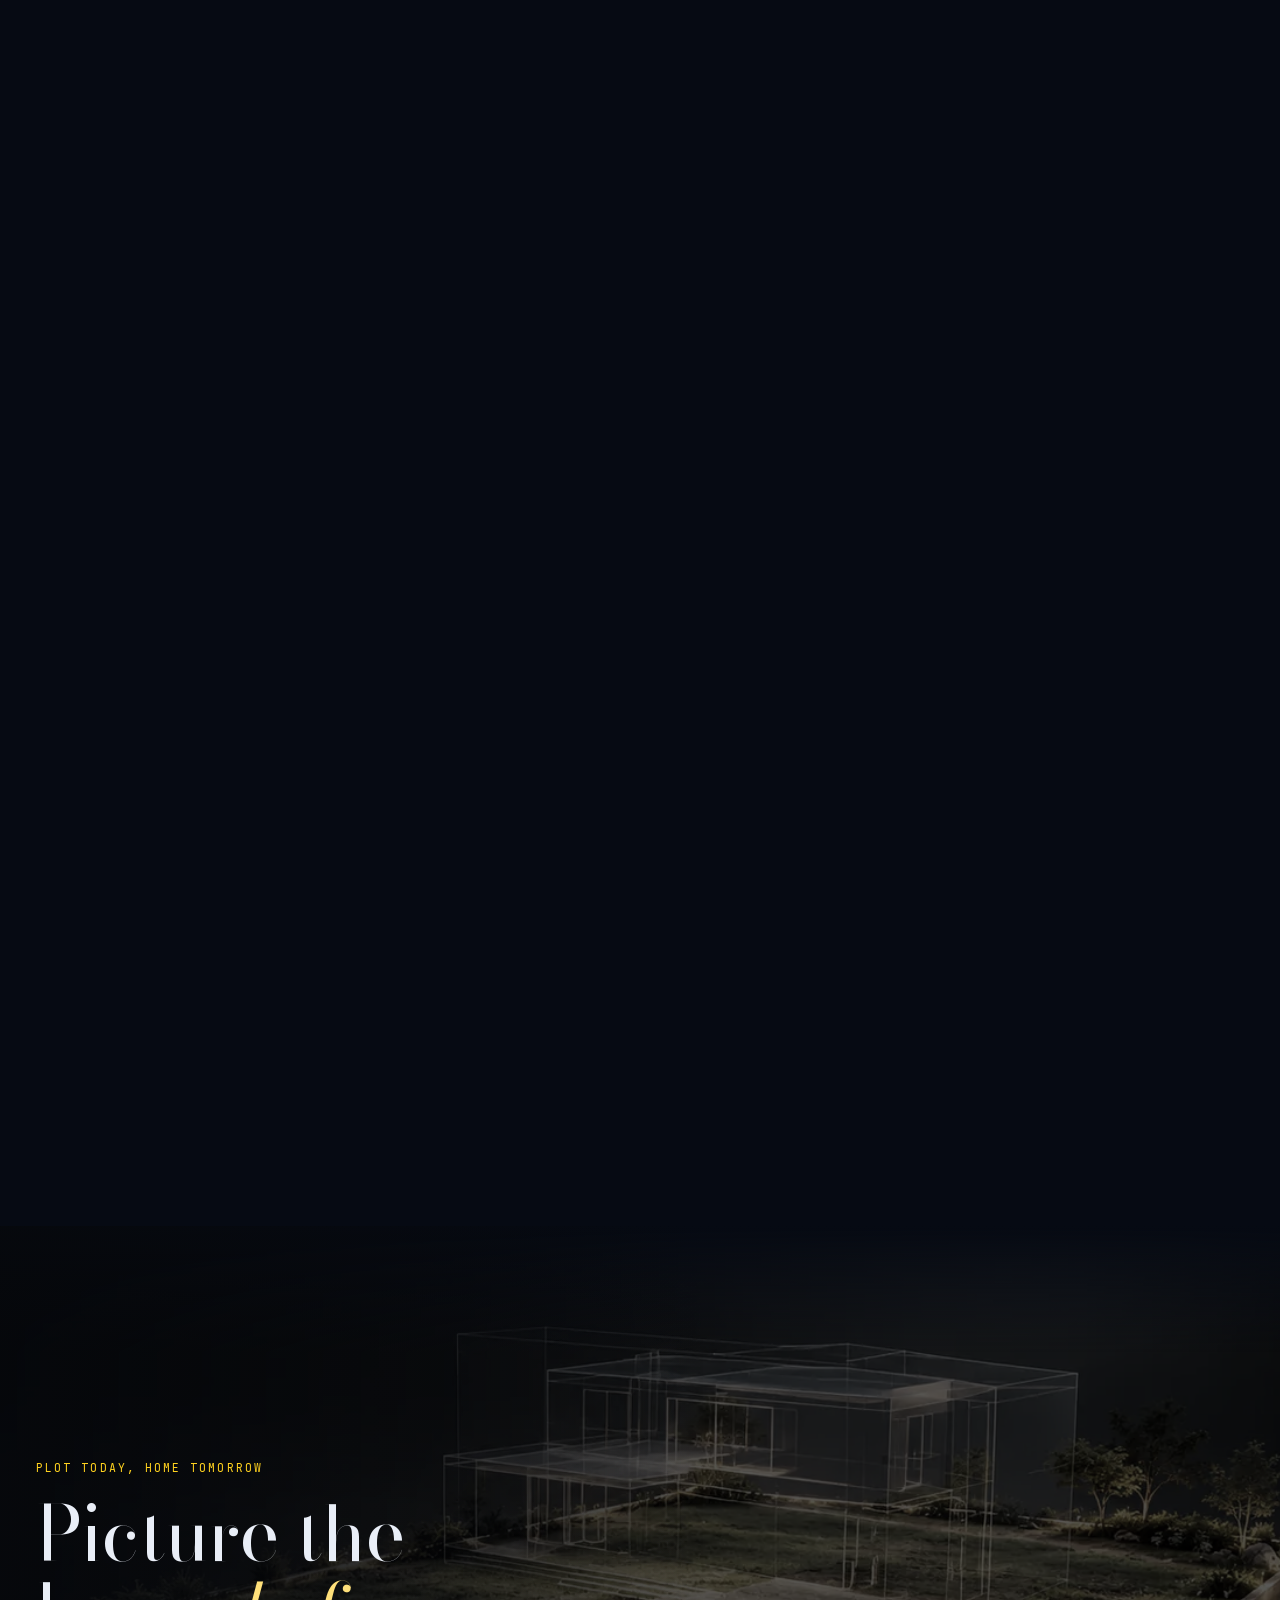
==== commit 614db72f: "Inner pages: responsive hero photos, preload, lighter offer posters From PageSpeed on the live Land " ====
--- a/index.html
+++ b/index.html
@@ -383,6 +383,6 @@
 <script src="assets/js/core.js?v=a057ea4c" defer></script>
 <script src="assets/js/hero.js?v=29b42697" defer></script>
 <script src="assets/js/scenes.js?v=5e03a516" defer></script>
-<script src="assets/js/offers.js?v=6c2dd1a5" defer></script>
+<script src="assets/js/offers.js?v=8b658cad" defer></script>
 </body>
 </html>
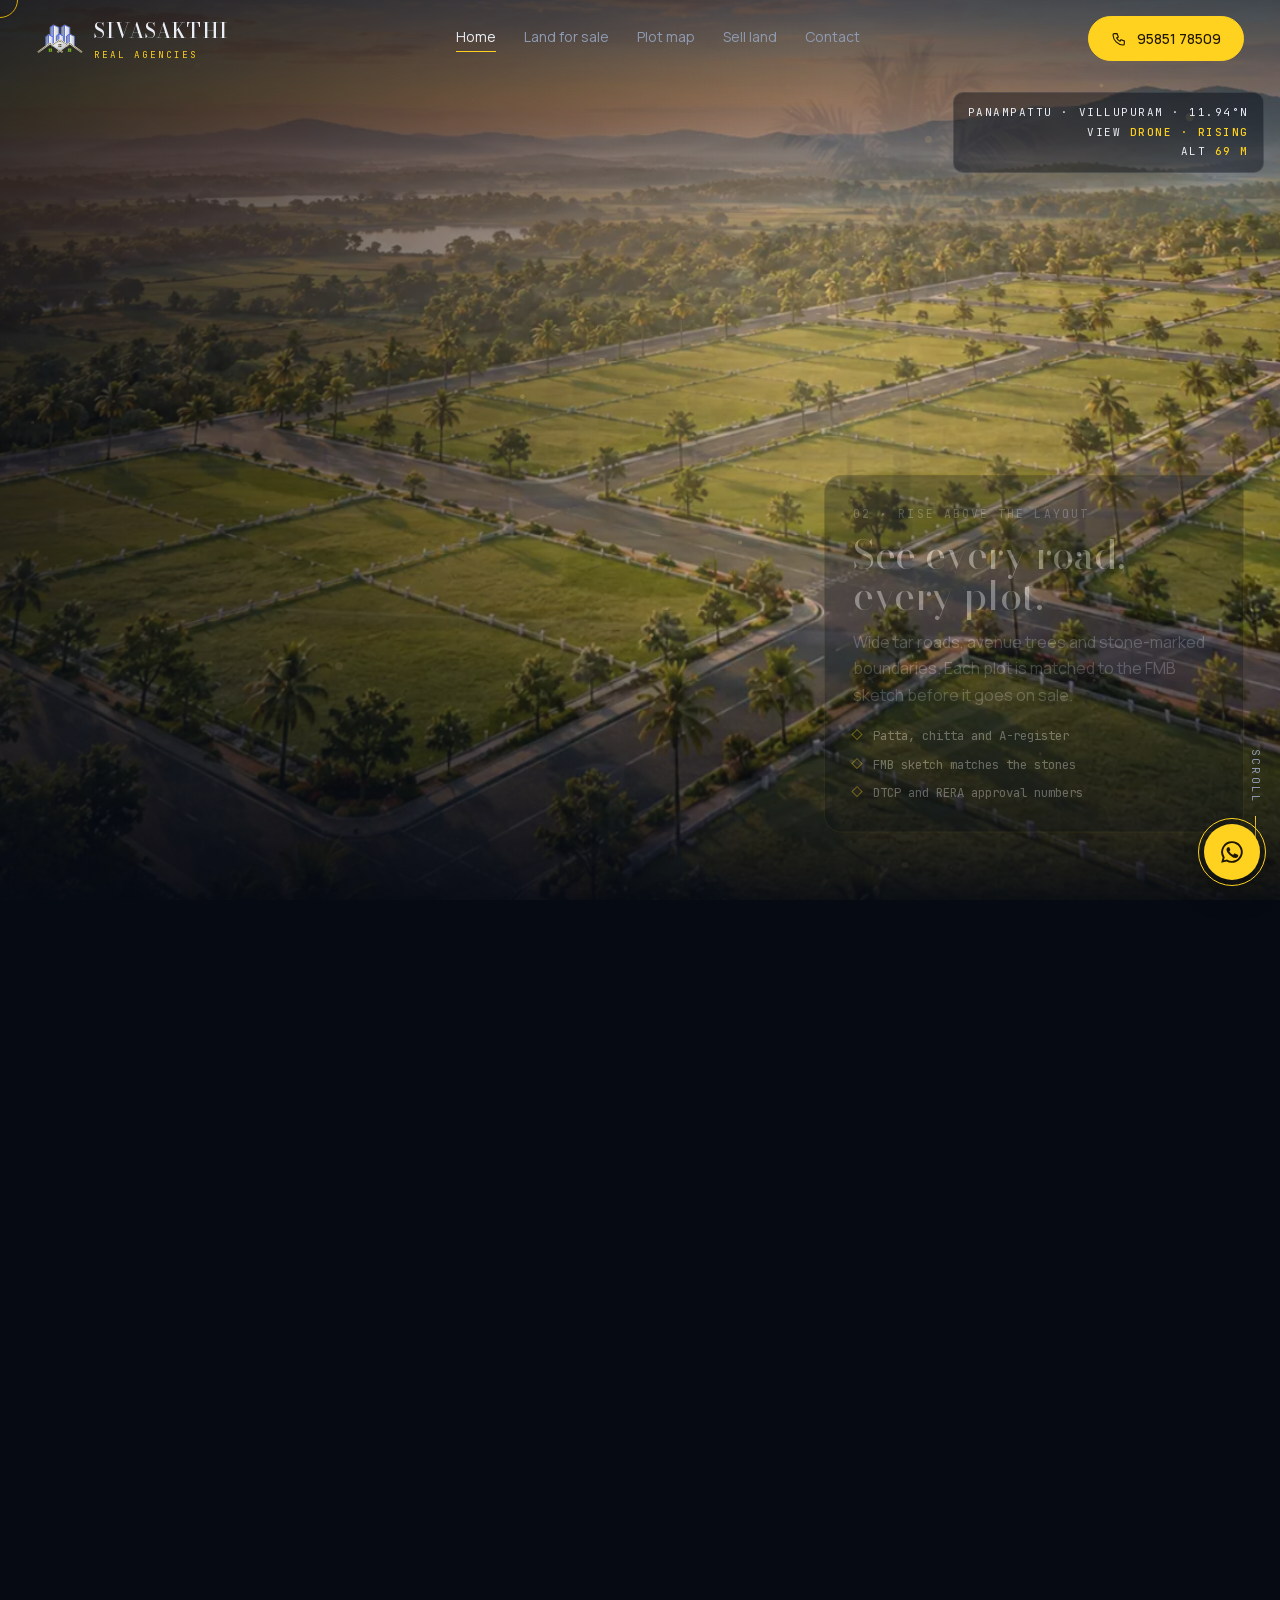
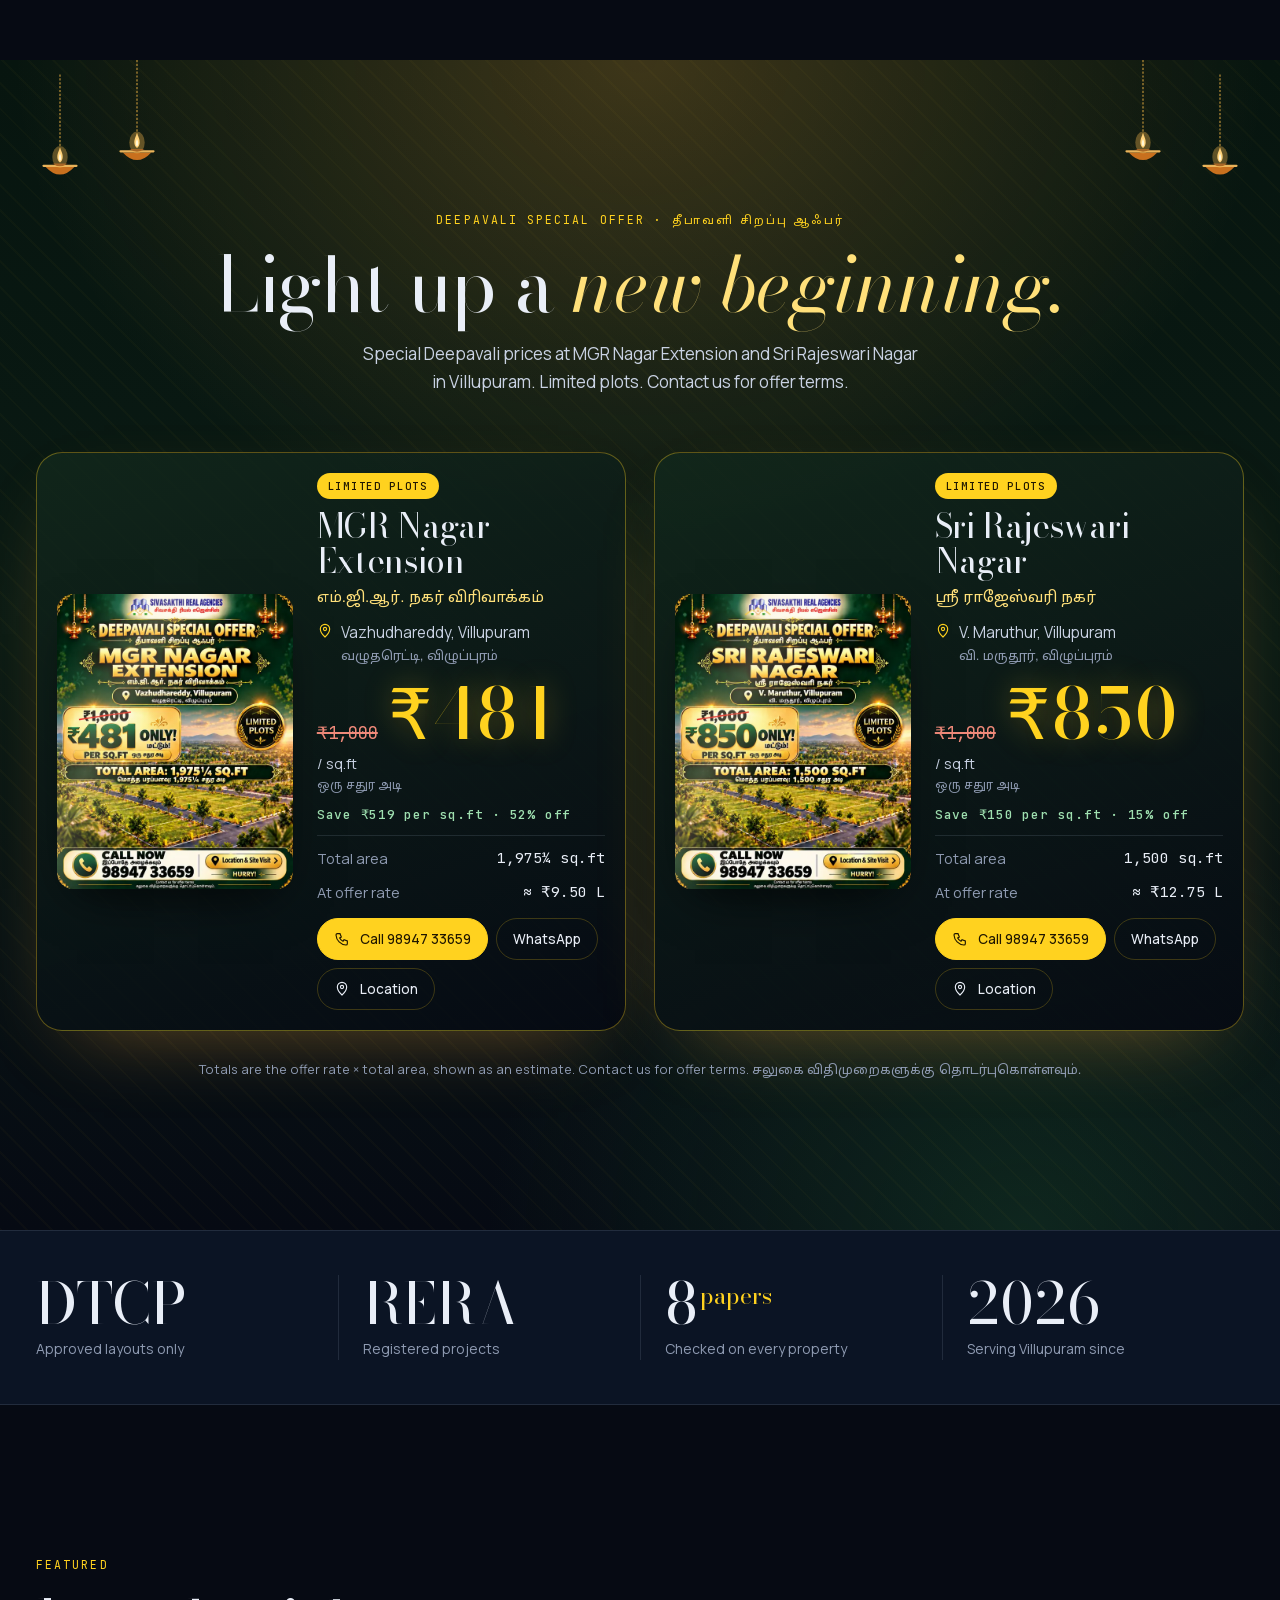
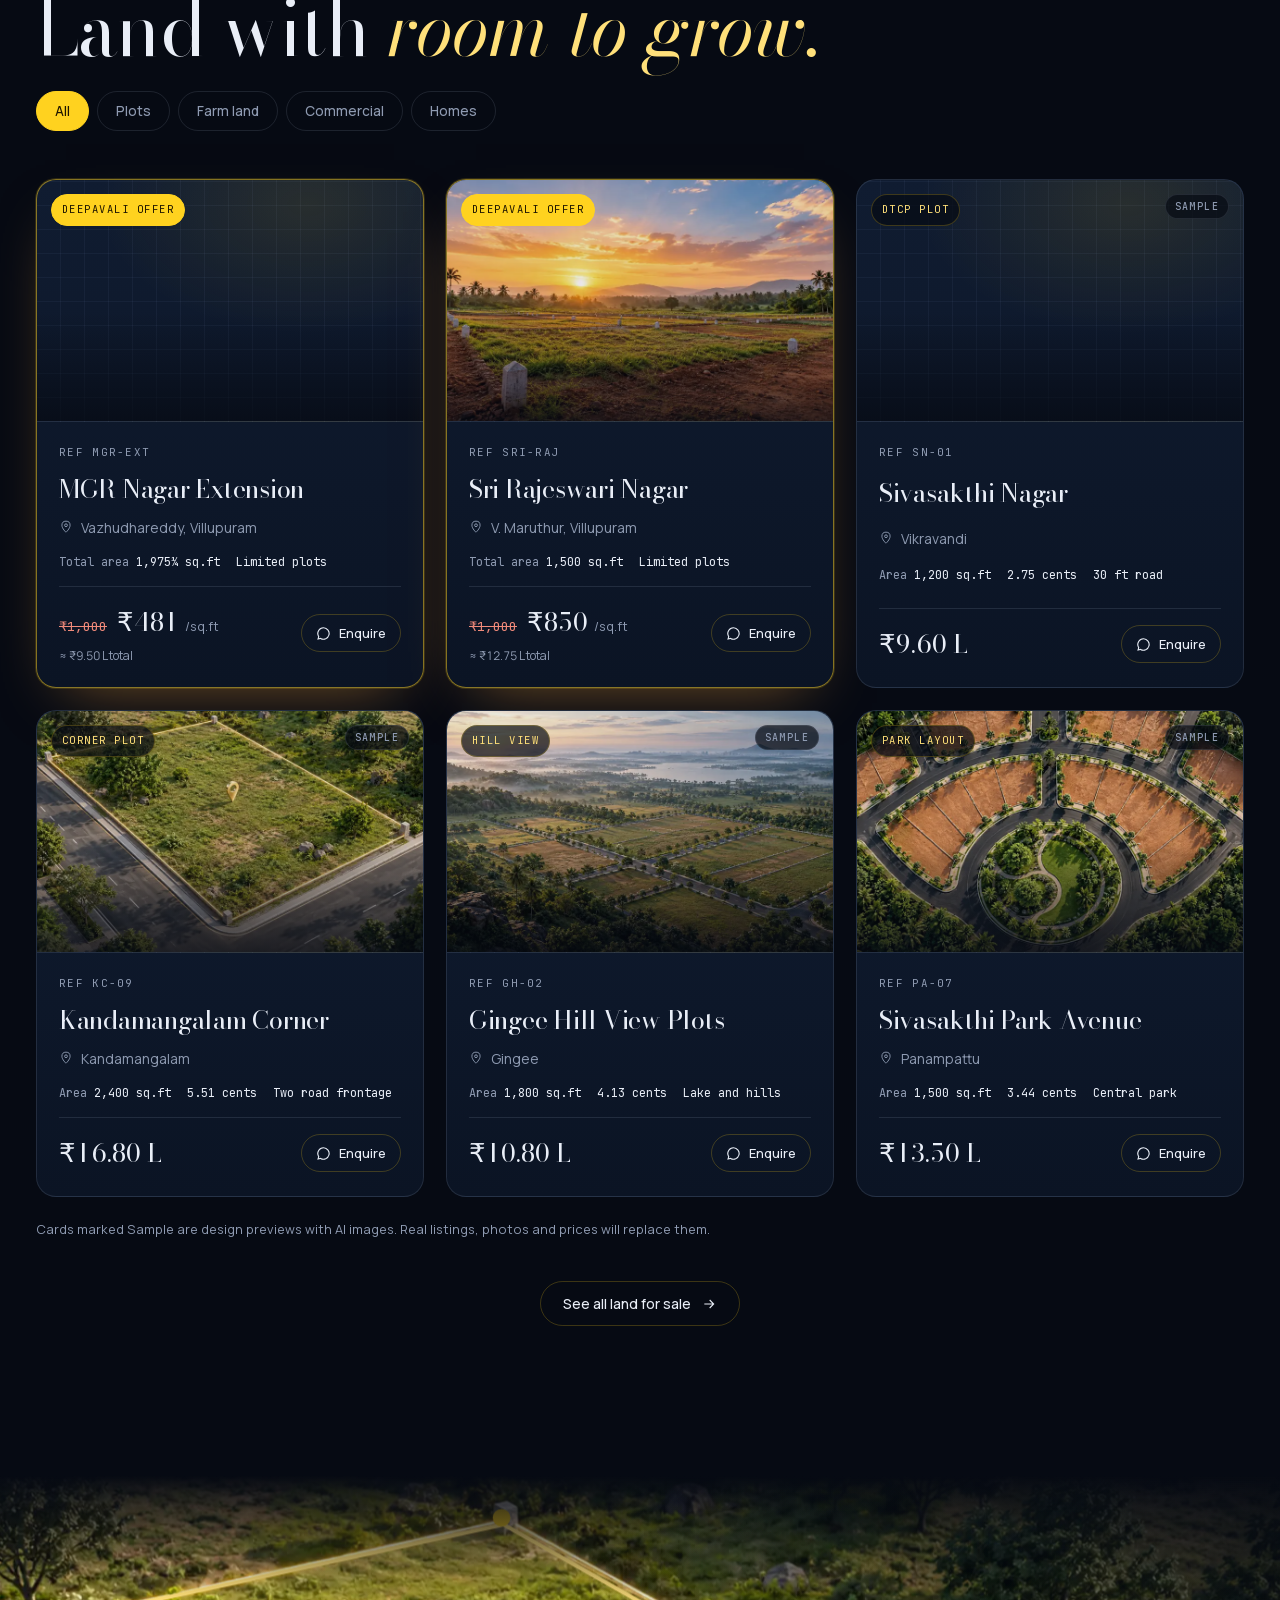
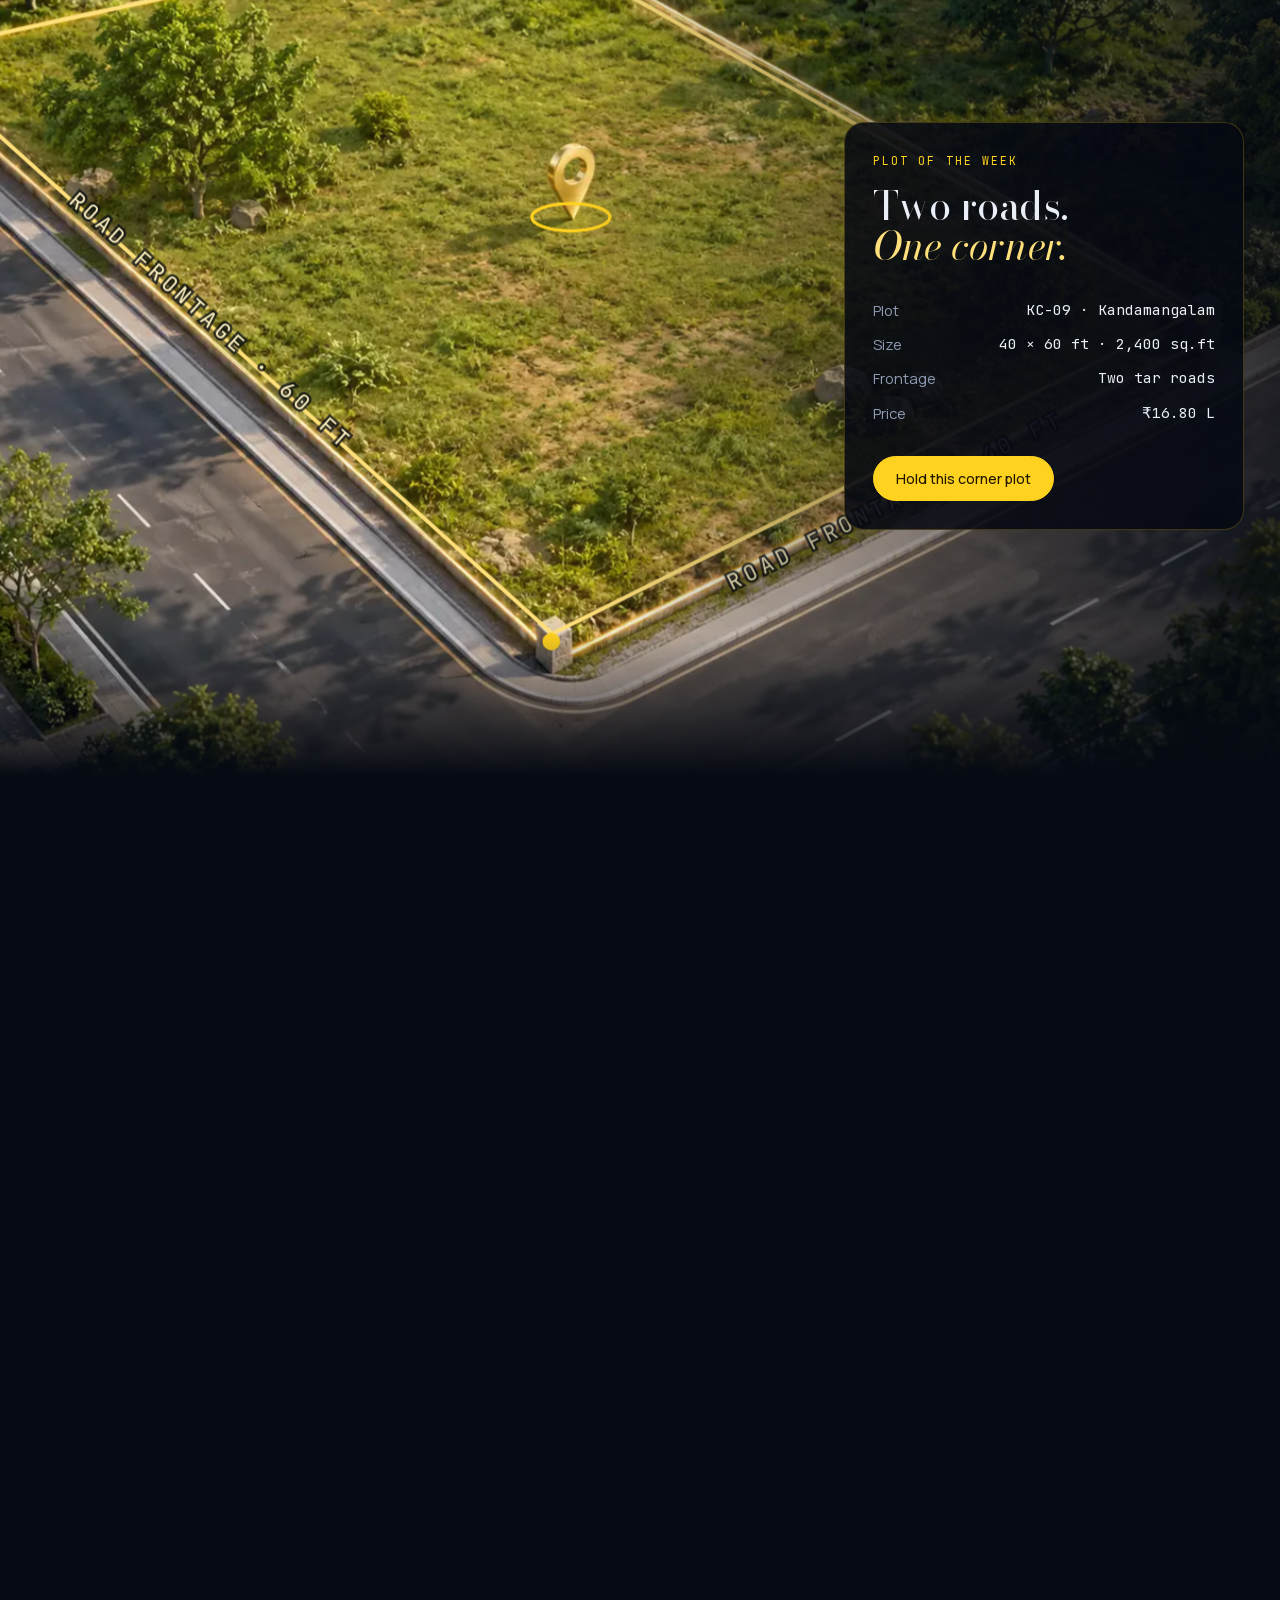
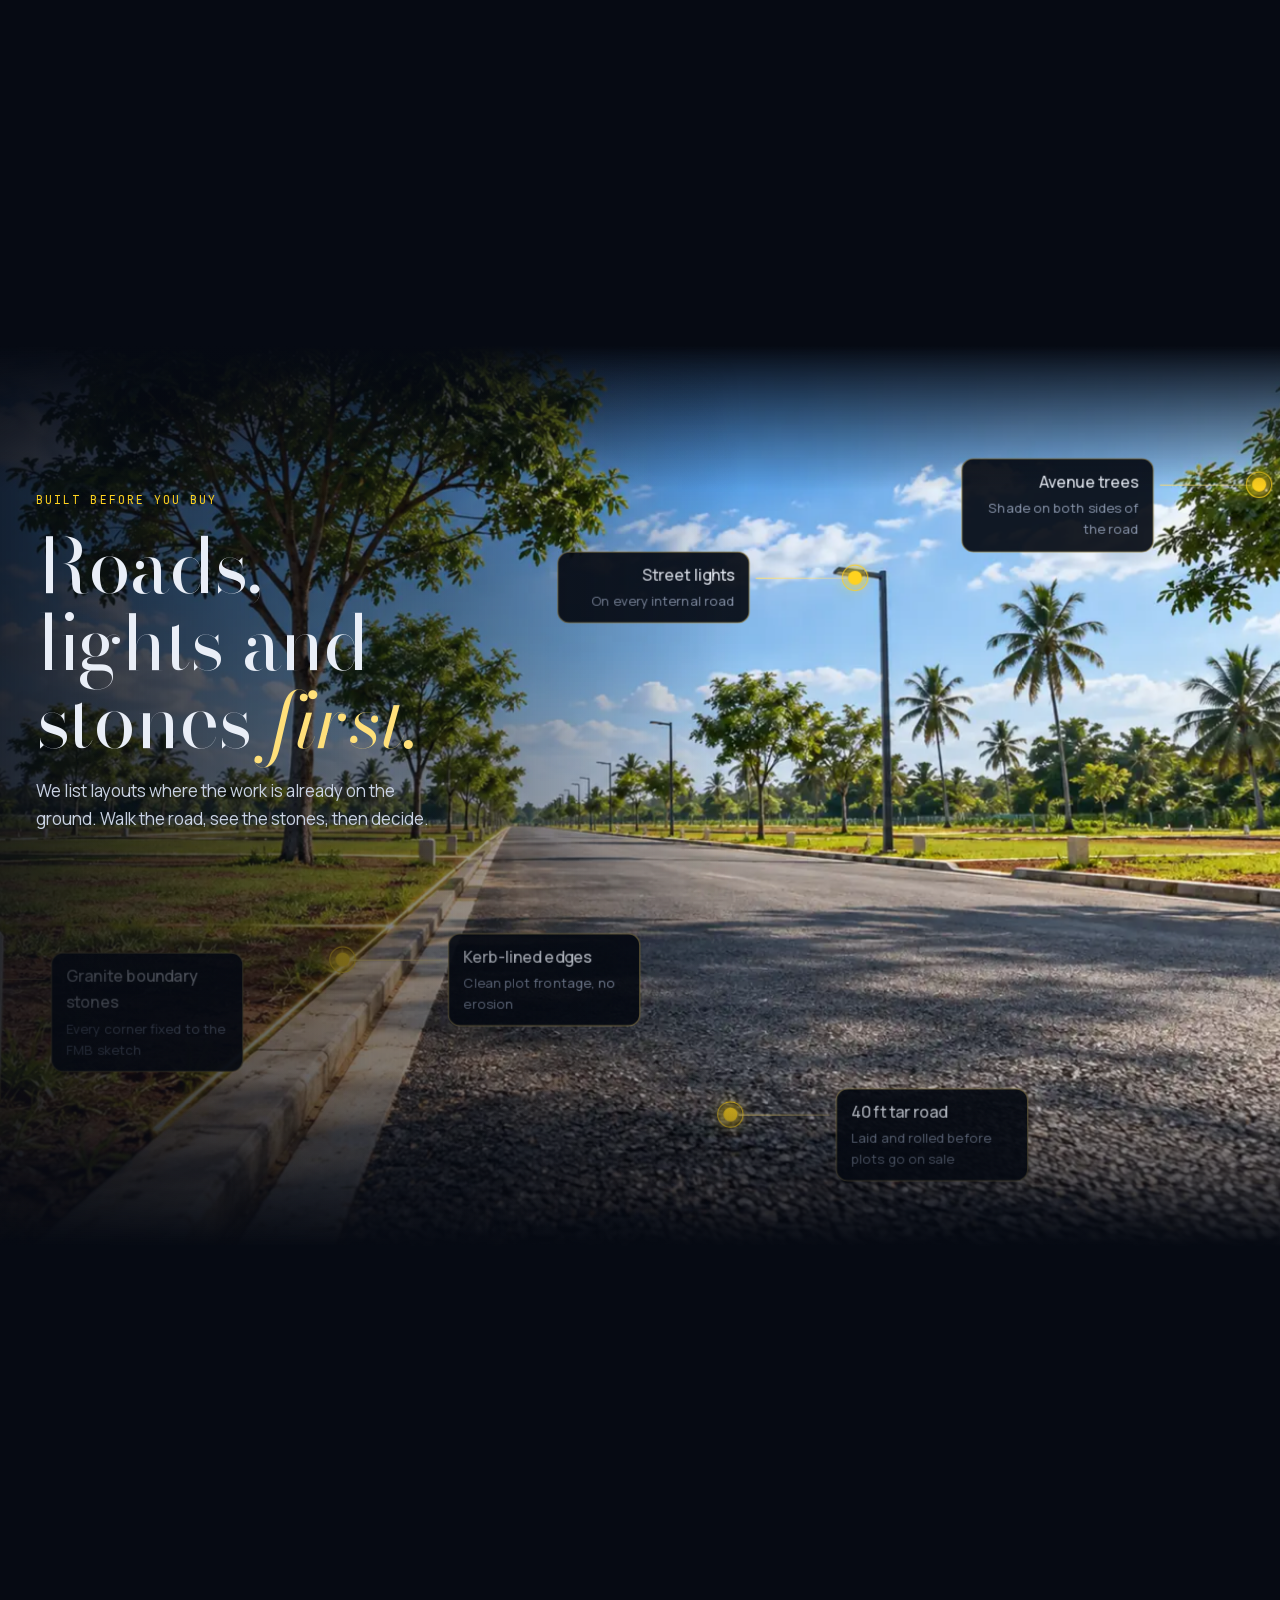
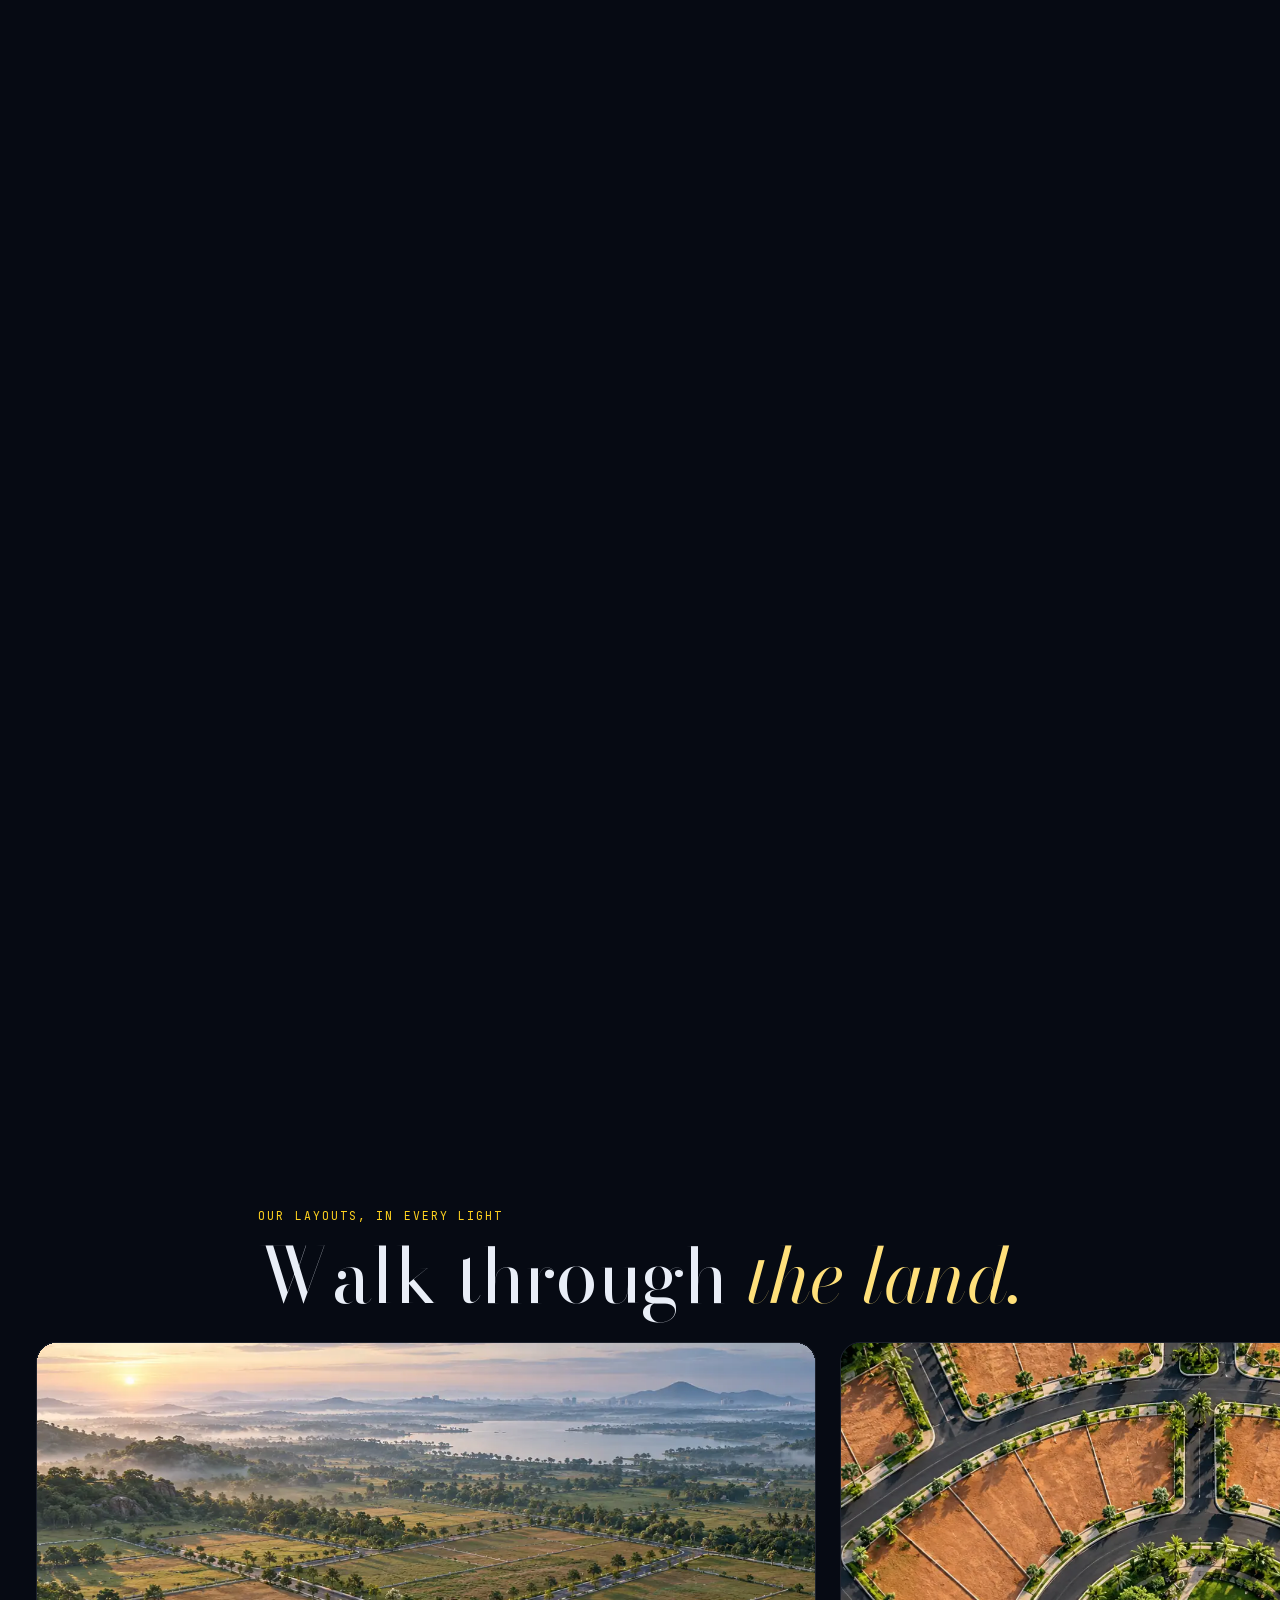
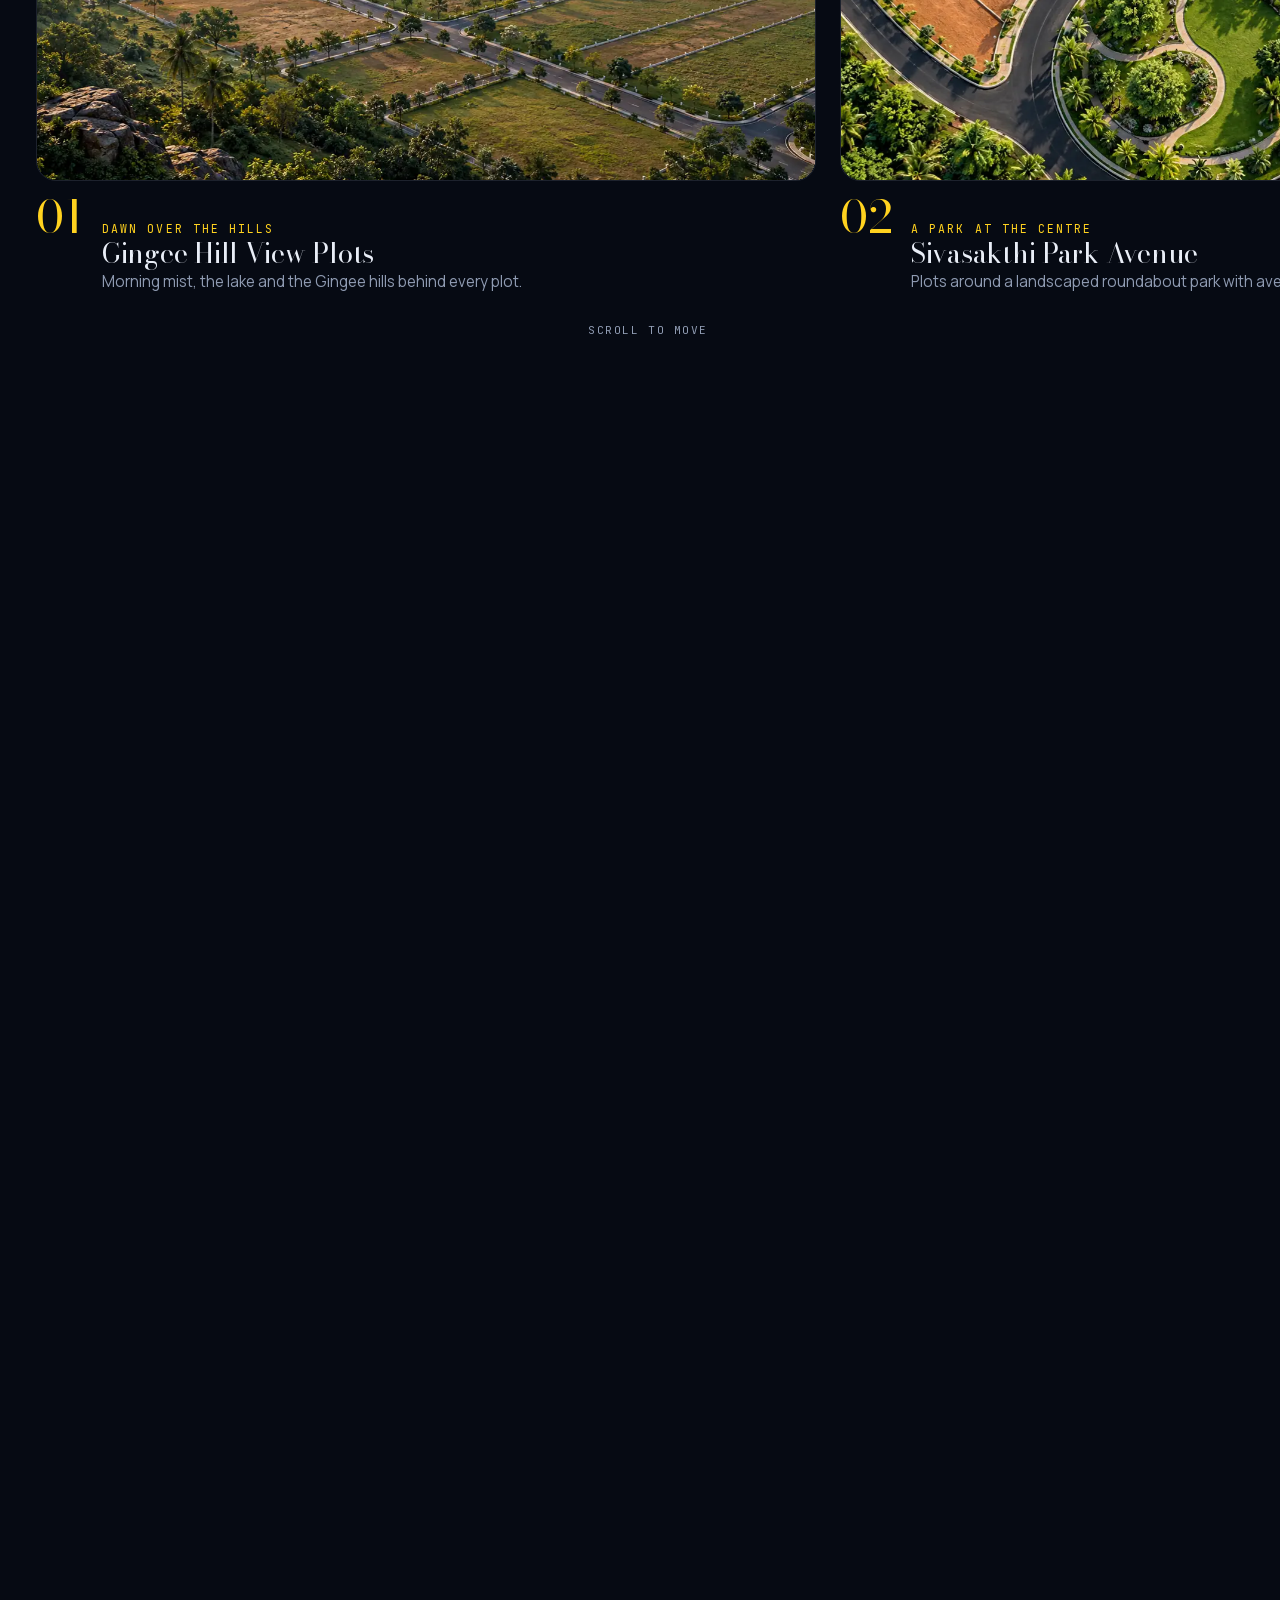
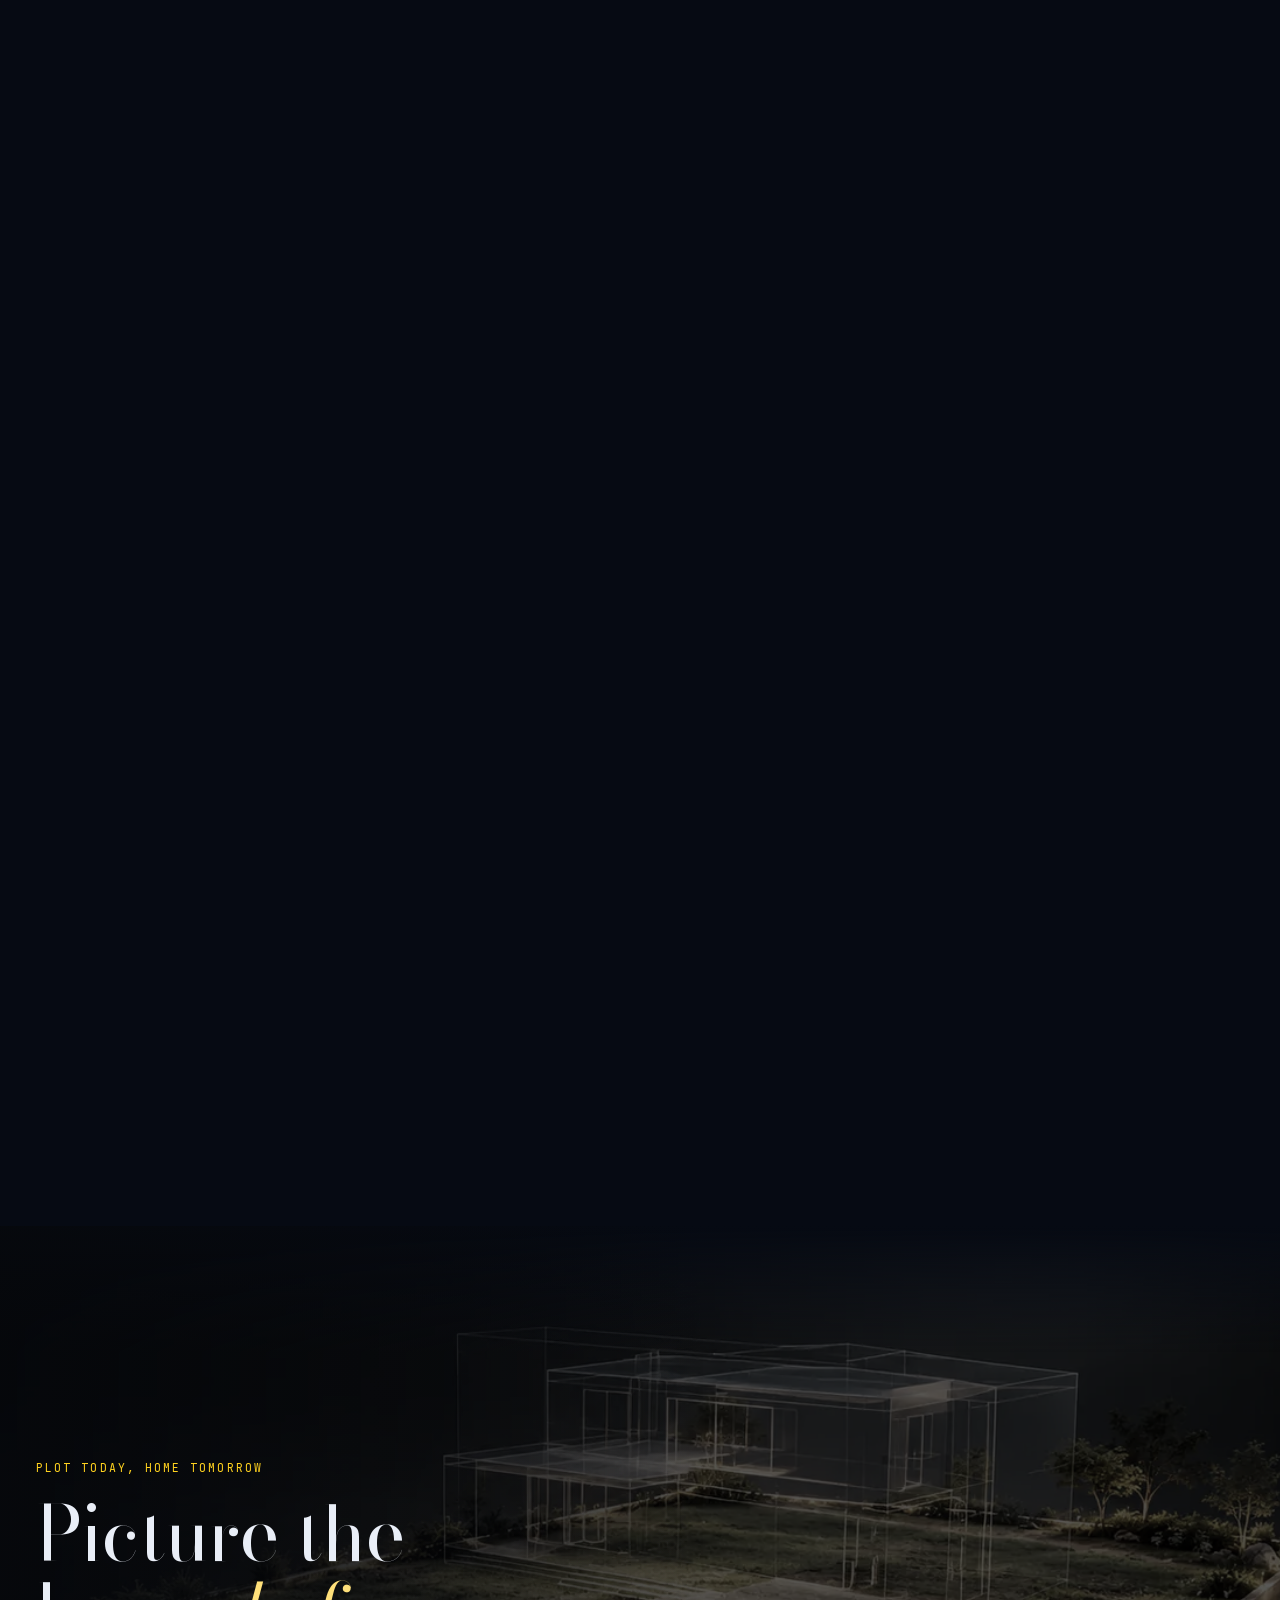
==== commit 1b7f9be2: "Poster viewer: no empty image src (it re-requested the page itself) Co-Authored-By: Claude Opus 5.5 " ====
--- a/index.html
+++ b/index.html
@@ -181,7 +181,7 @@
       </div>
       <p class="note offers-terms">Totals are the offer rate × total area, shown as an estimate. Contact us for offer terms. <span class="ta" lang="ta">சலுகை விதிமுறைகளுக்கு தொடர்புகொள்ளவும்.</span></p>
     </div>
-    <dialog class="poster-box" id="posterBox" aria-label="Offer poster"><button class="pb-close" type="button" data-close aria-label="Close poster">×</button><img src="" alt=""></dialog>
+    <dialog class="poster-box" id="posterBox" aria-label="Offer poster"><button class="pb-close" type="button" data-close aria-label="Close poster">×</button><img alt="" decoding="async"></dialog>
   </section>
   <section class="stats" aria-label="What we offer">
     <div class="wrap">
